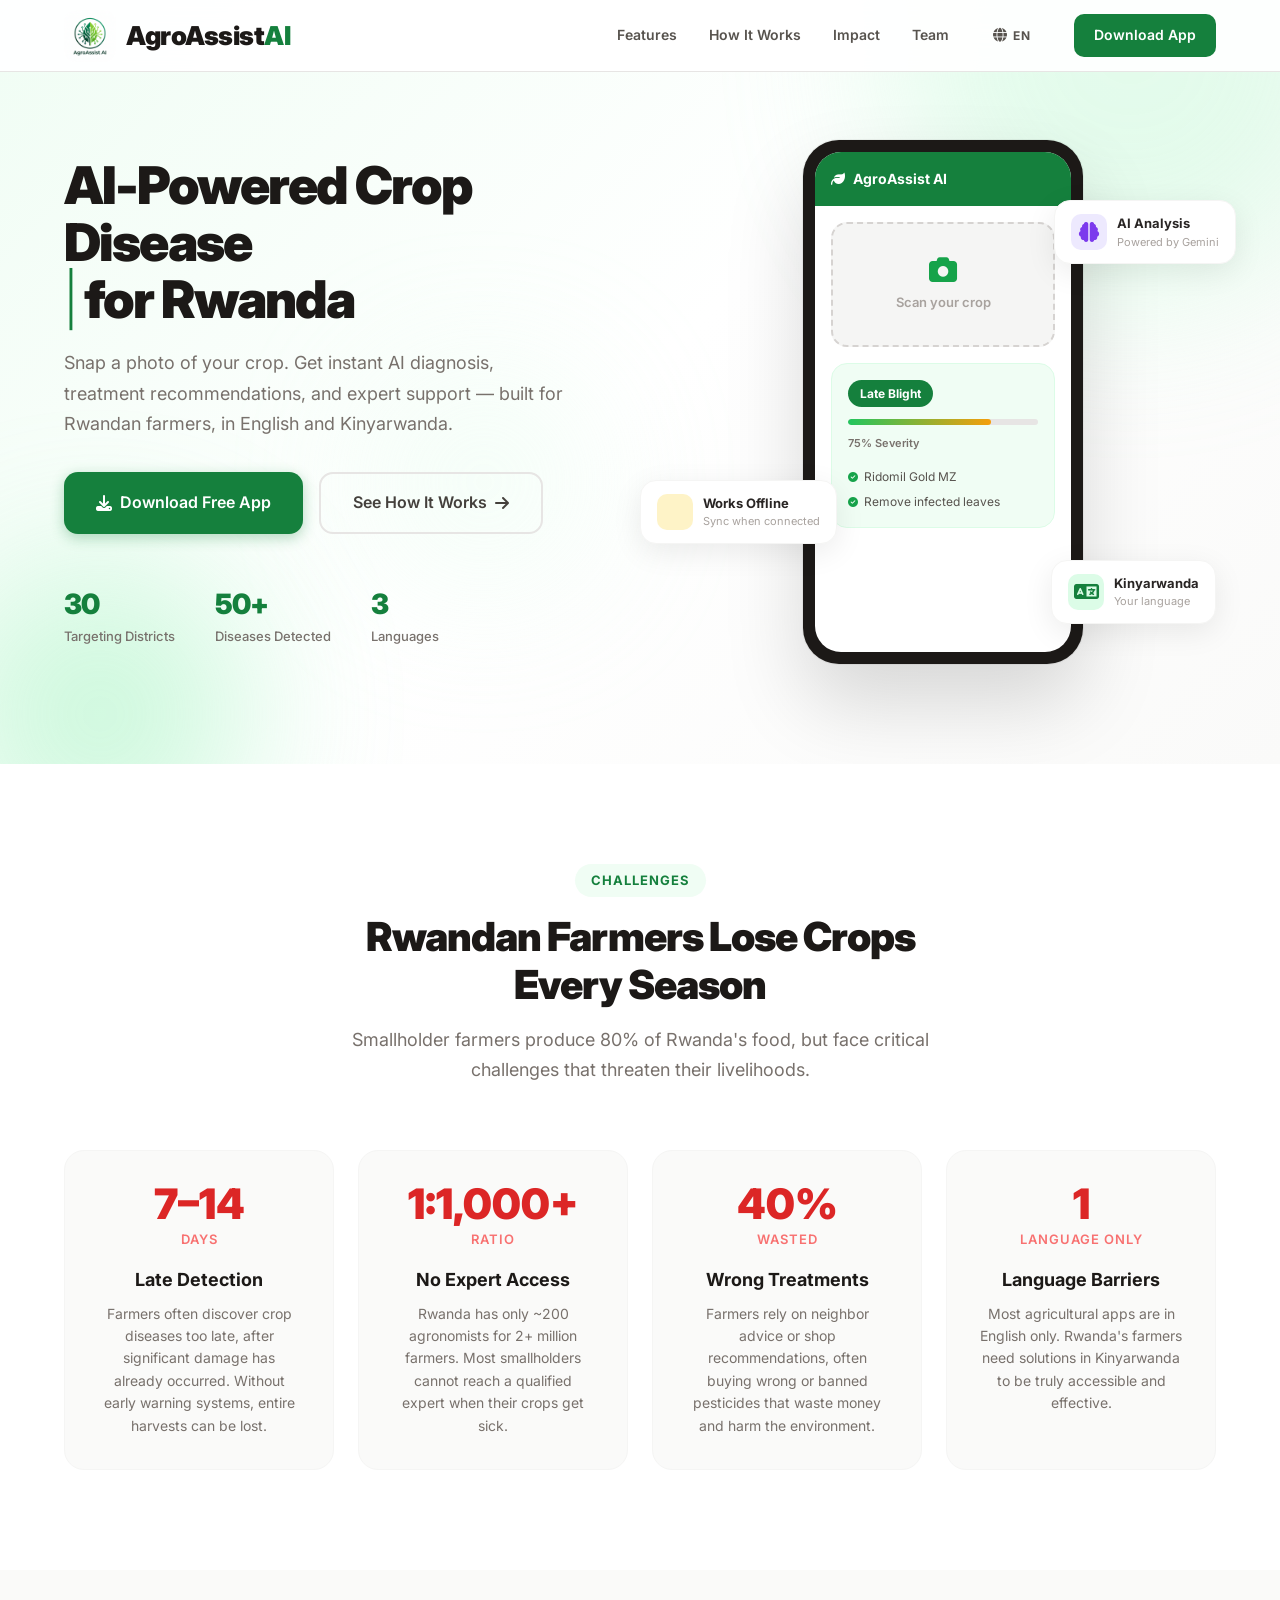
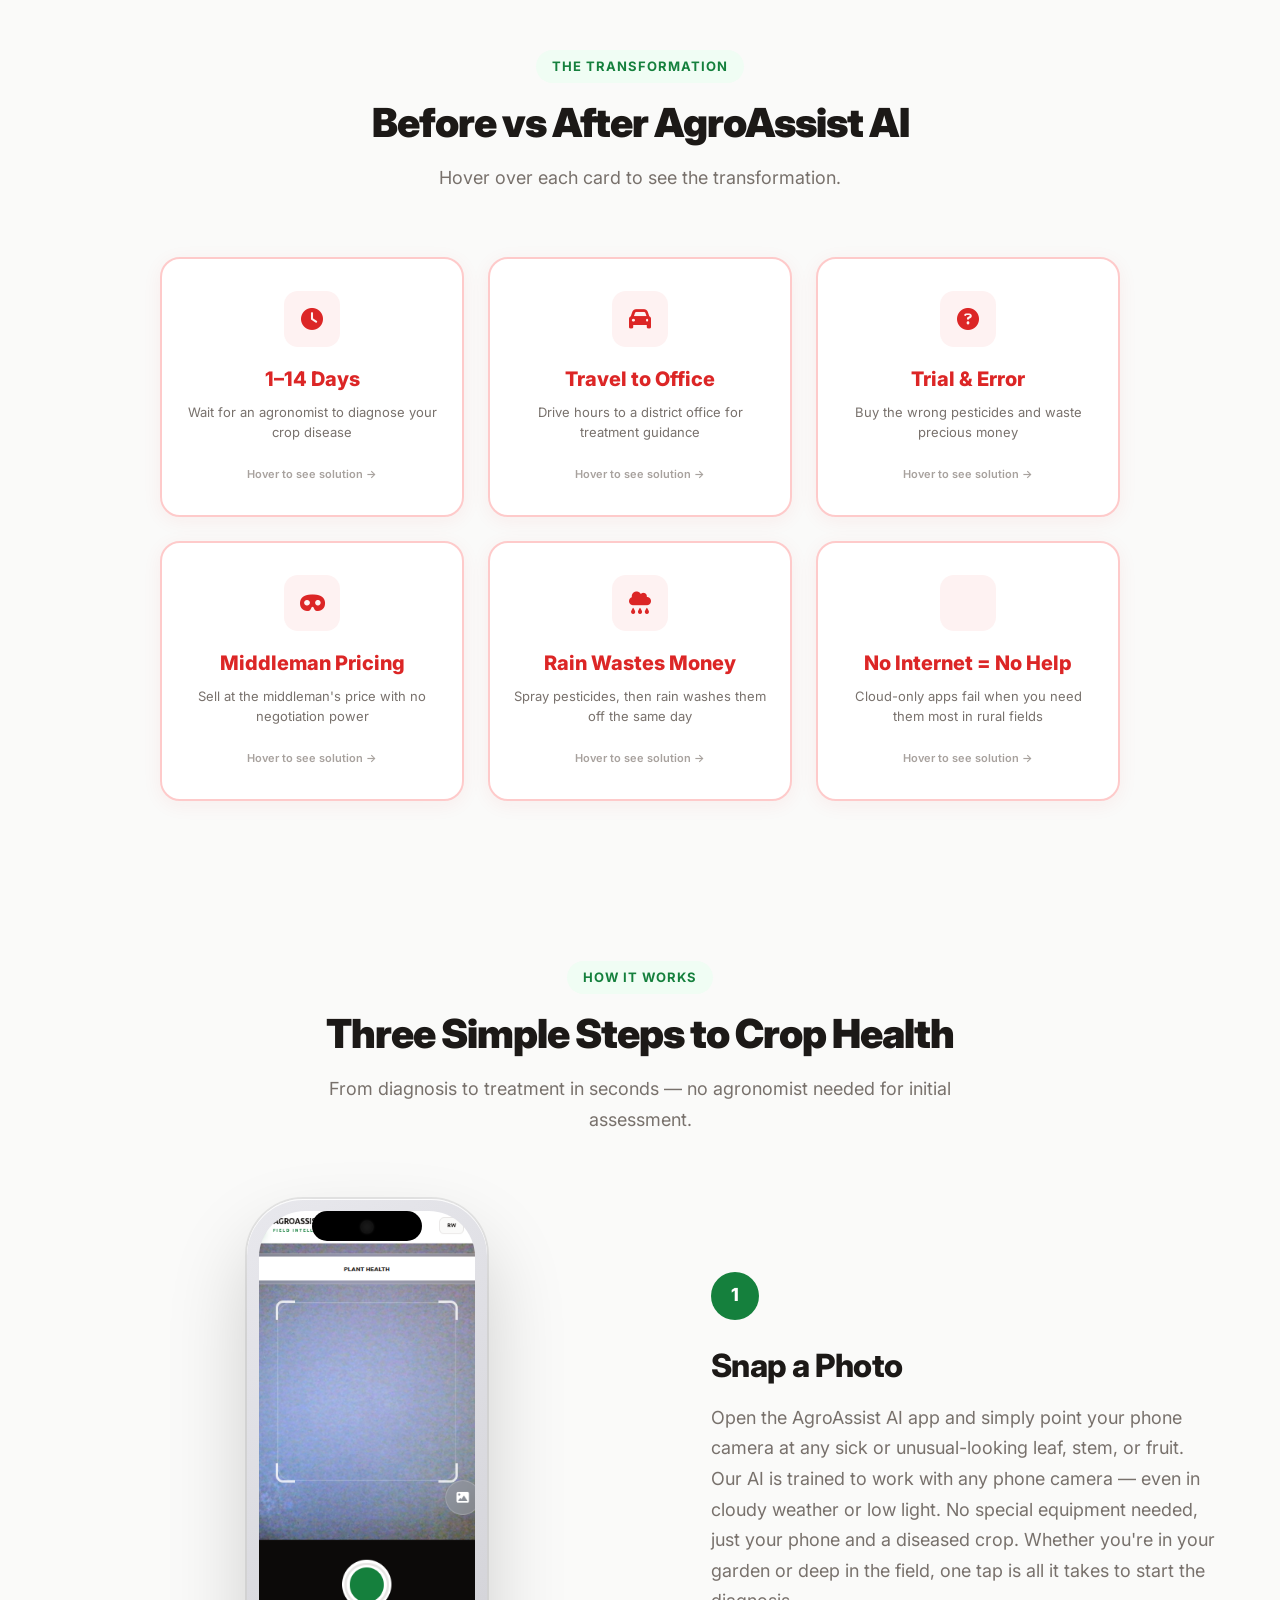
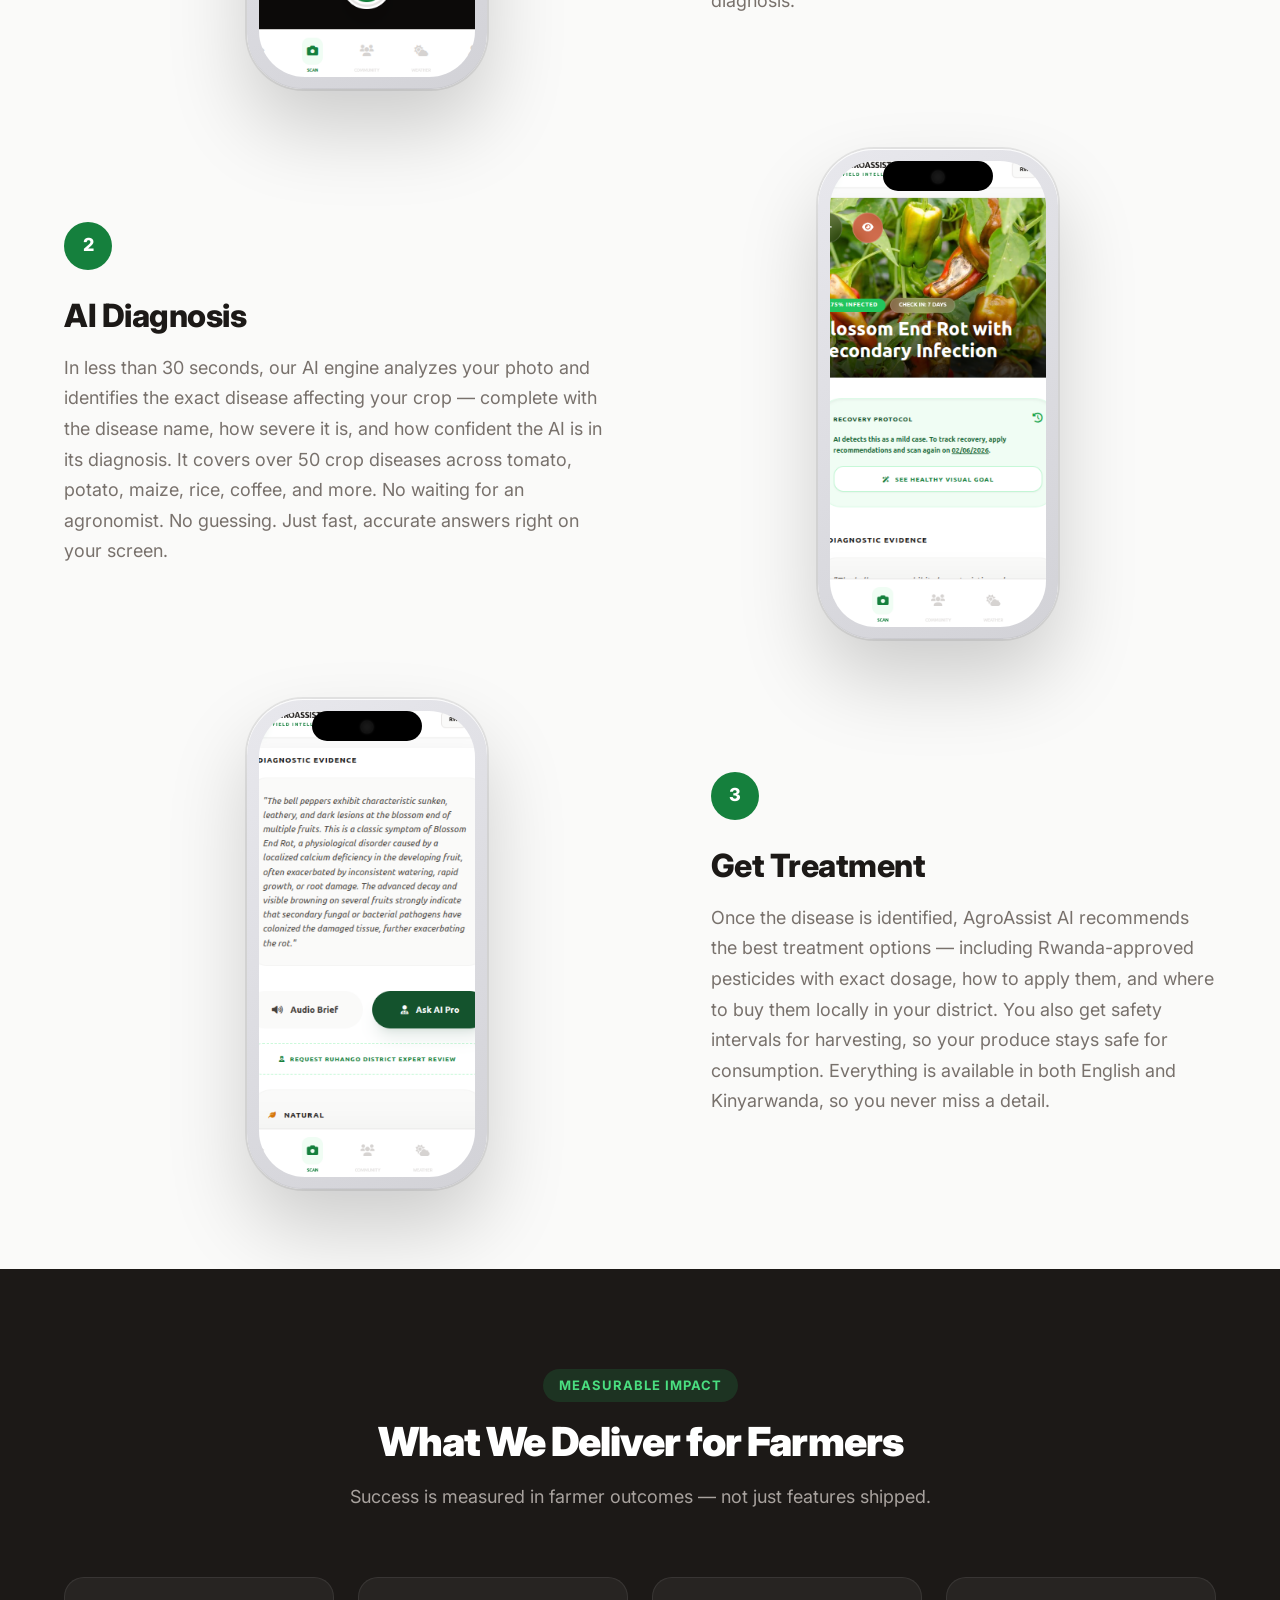
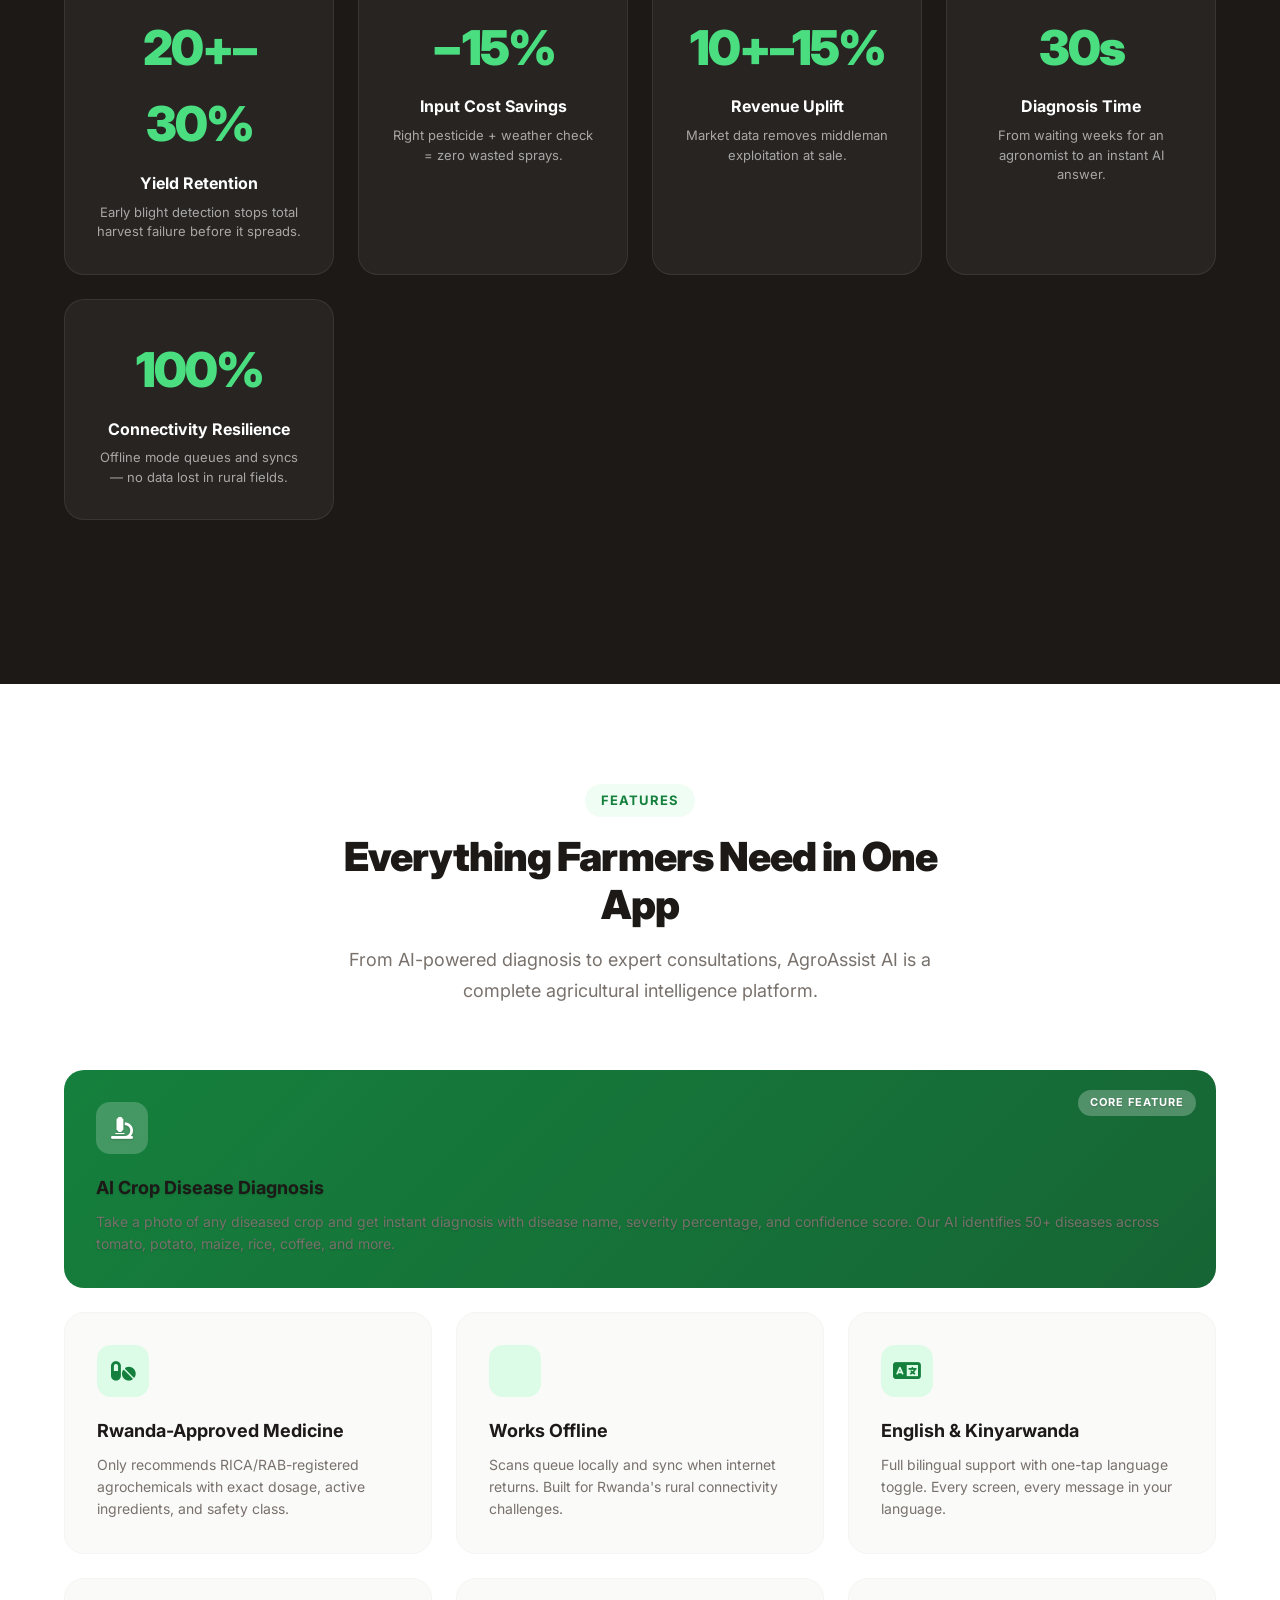
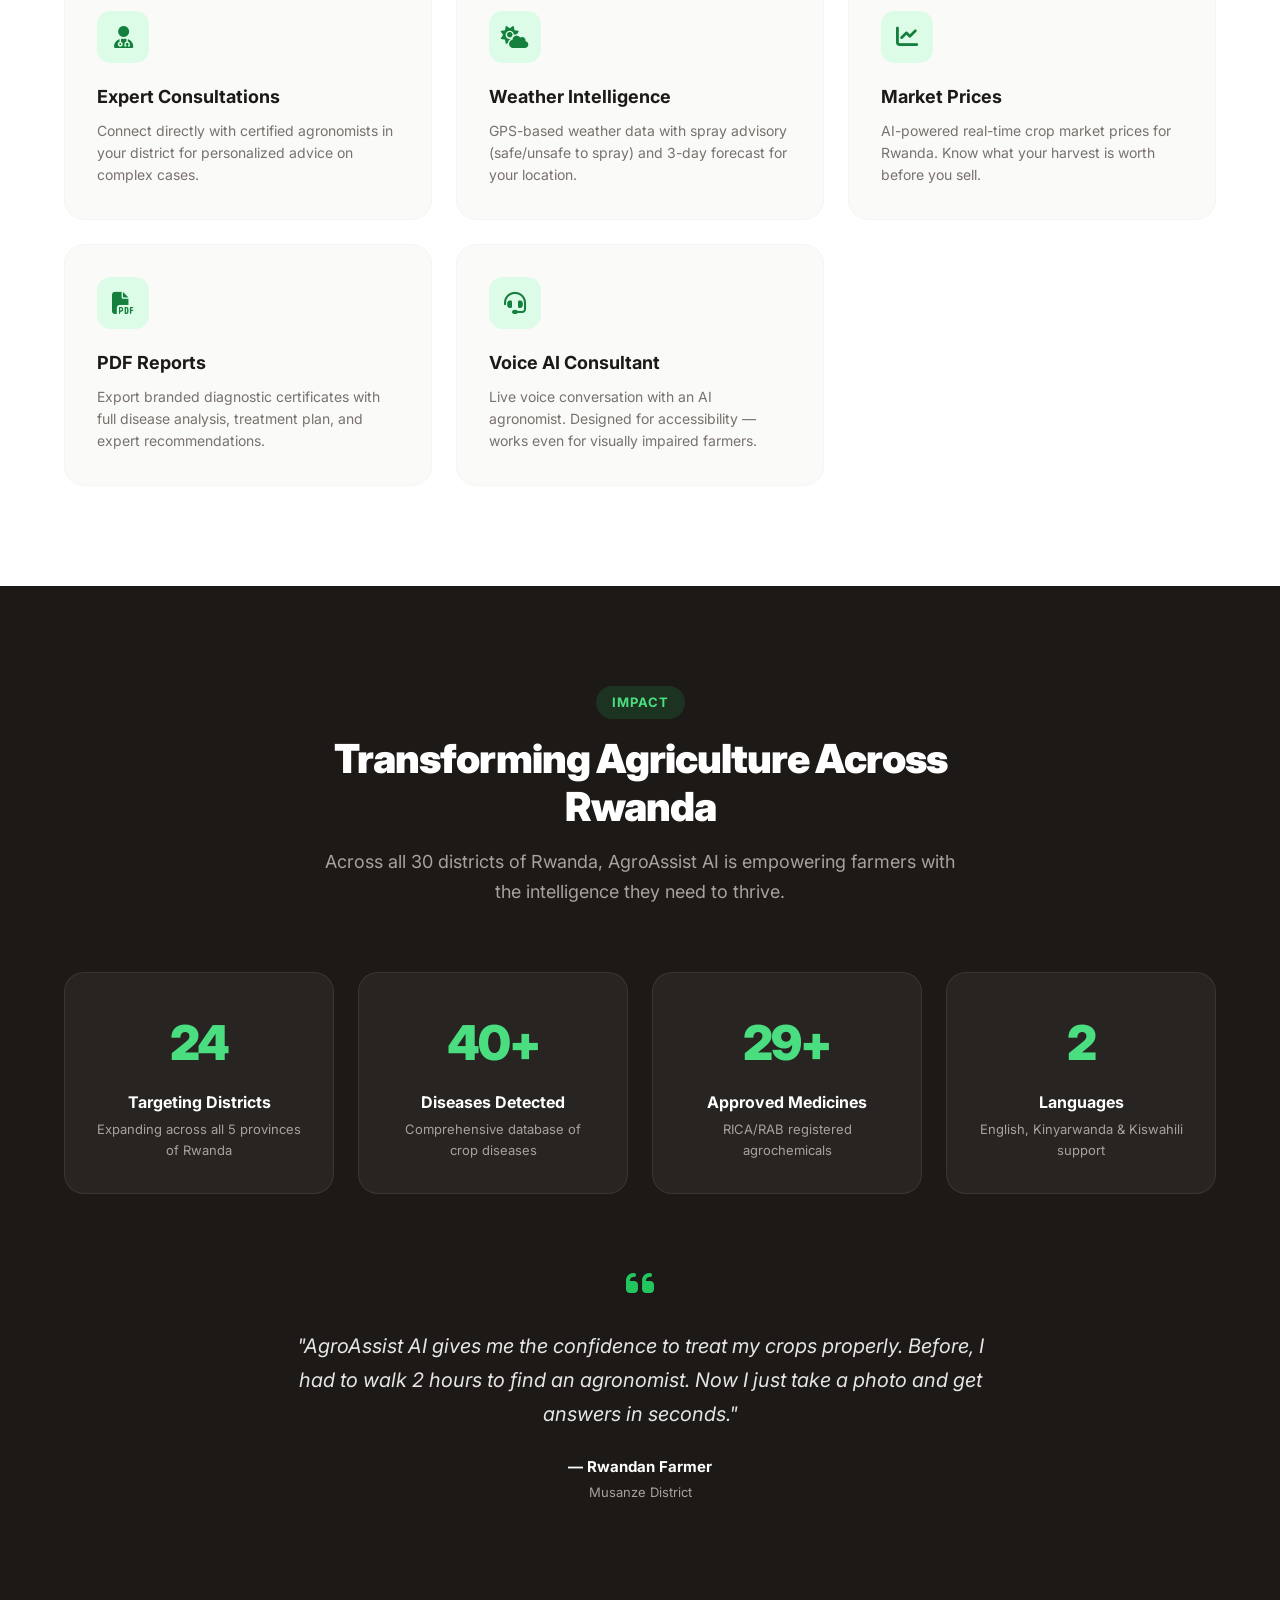
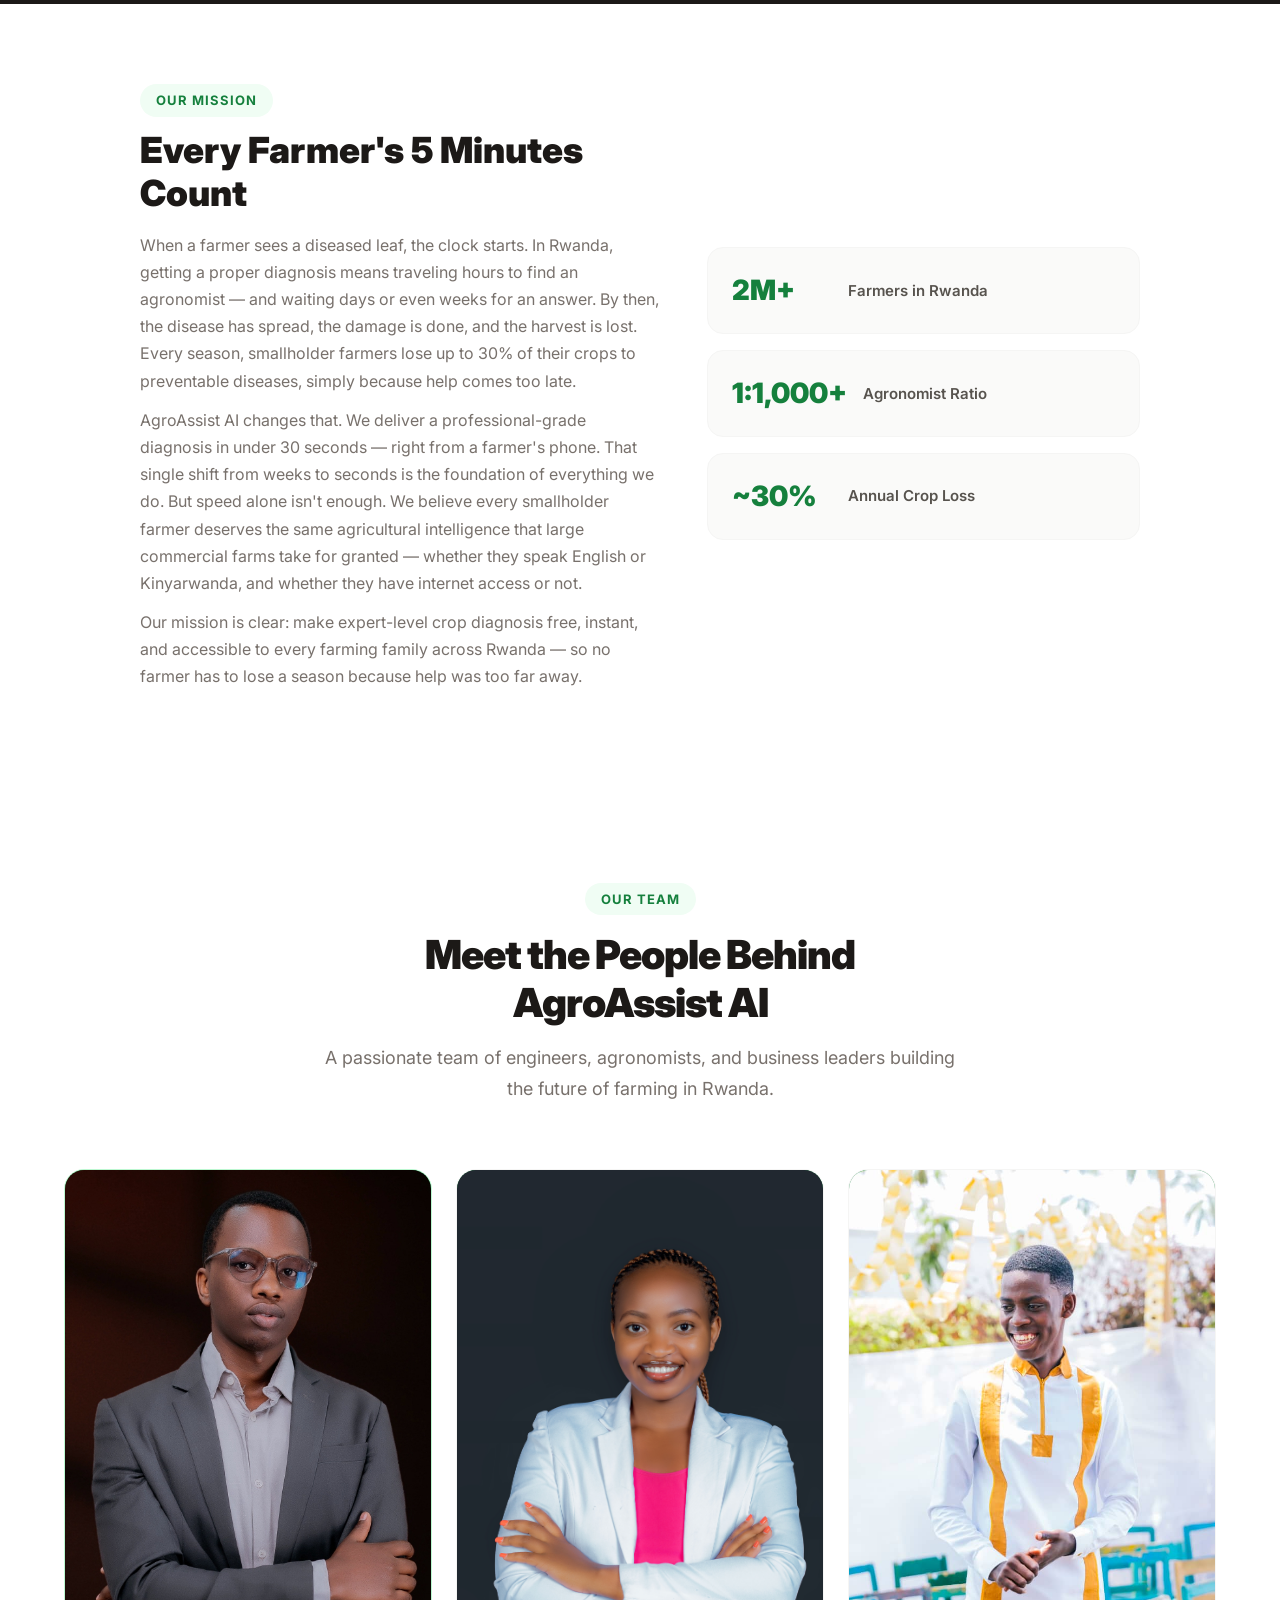
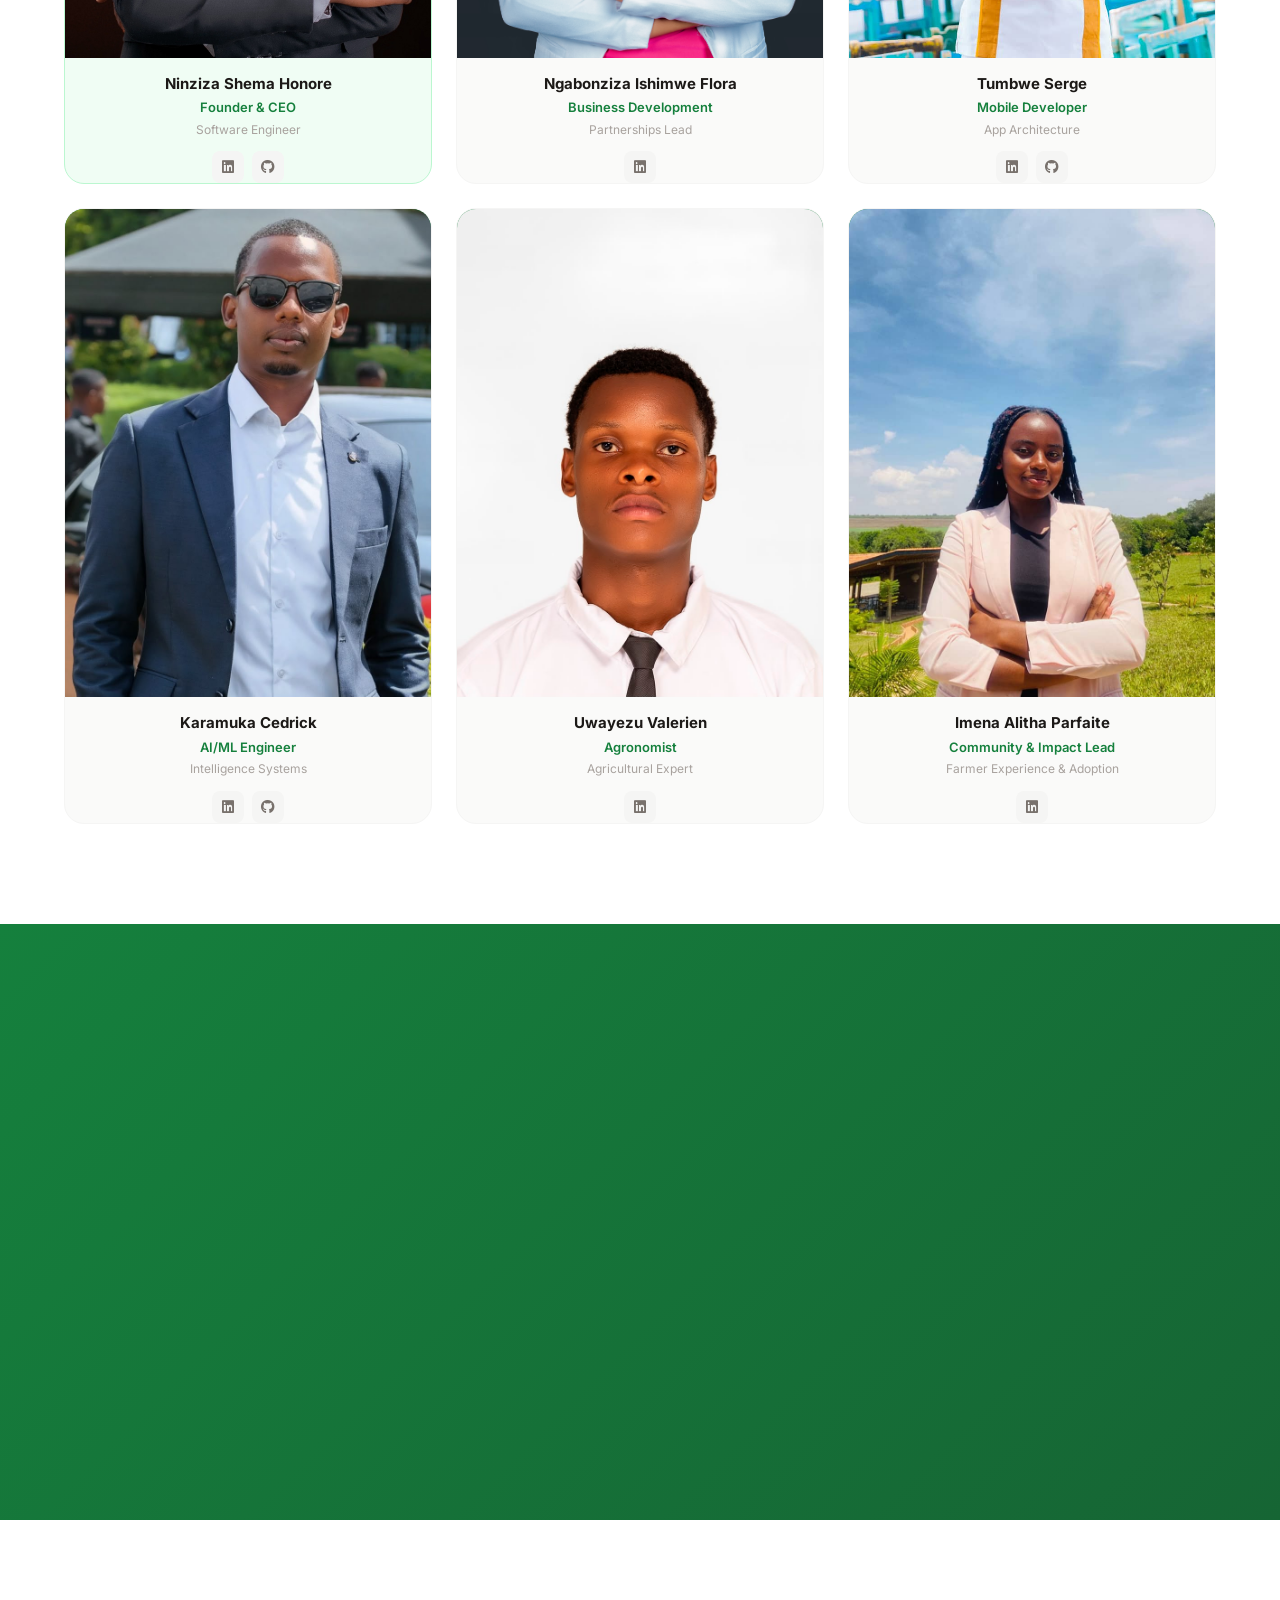
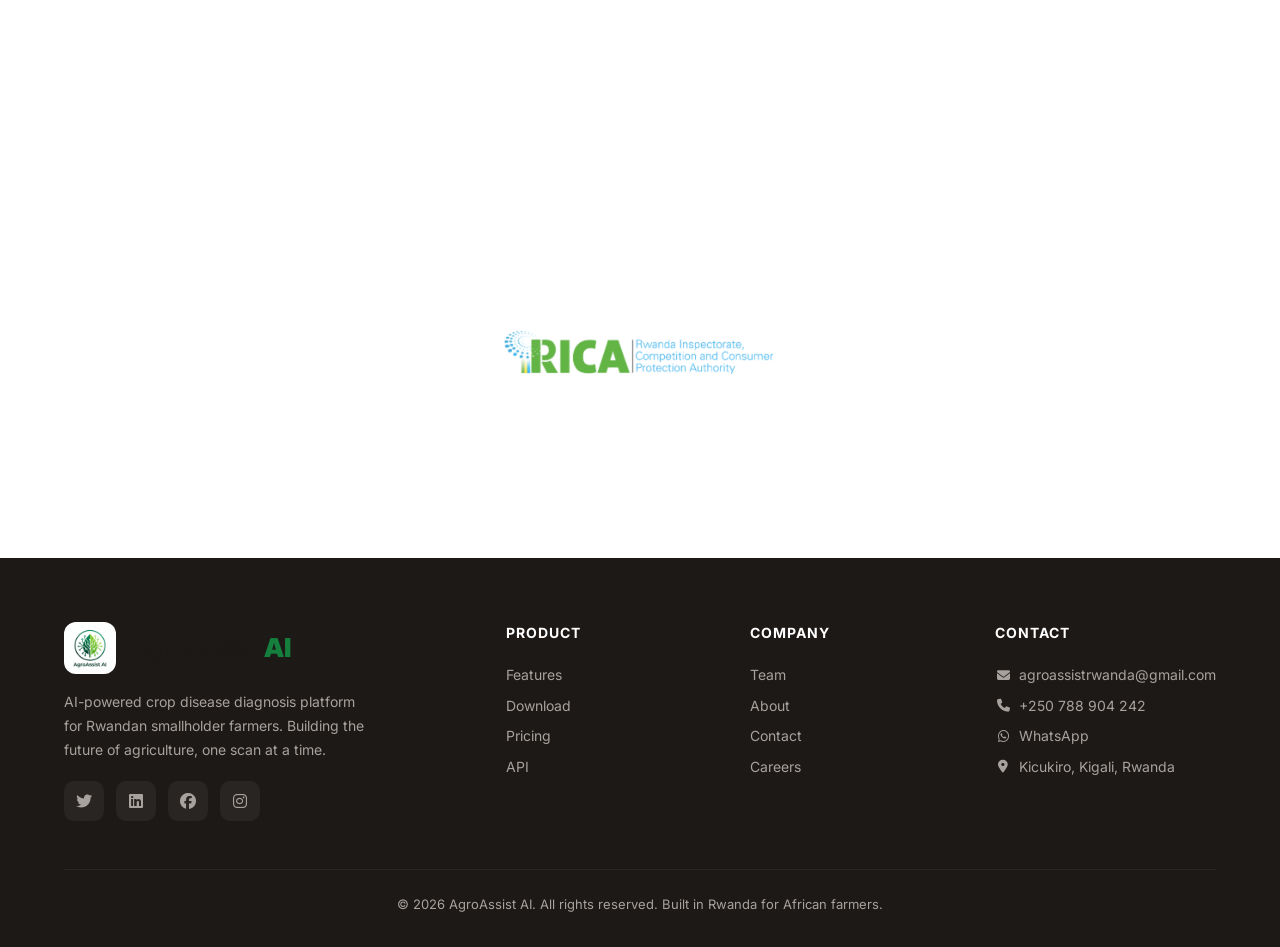
==== index.html @ 603b4933 "Link Download App buttons and QR code to PWA install page" ====
<!DOCTYPE html>
<html lang="en">
<head>
    <meta charset="UTF-8">
    <meta name="viewport" content="width=device-width, initial-scale=1.0">
    <title data-i18n="page_title">AgroAssist AI - Smart Crop Disease Diagnosis for Rwanda</title>
    <meta name="description" data-i18n="page_desc" content="AI-powered crop disease diagnosis platform for Rwandan smallholder farmers. Snap a photo, get instant diagnosis and treatment recommendations.">
    <link rel="icon" type="image/png" href="icon1.png">
    <link rel="stylesheet" href="styles.css">
    <link rel="preconnect" href="https://fonts.googleapis.com">
    <link rel="preconnect" href="https://fonts.gstatic.com" crossorigin>
    <link href="https://fonts.googleapis.com/css2?family=Inter:wght@400;500;600;700;800;900&display=swap" rel="stylesheet">
    <link rel="stylesheet" href="https://cdnjs.cloudflare.com/ajax/libs/font-awesome/6.5.1/css/all.min.css">
</head>
<body>
    <!-- Navigation -->
    <nav class="navbar" id="navbar">
        <div class="container nav-container">
            <a href="#" class="logo">
                <img src="icon1.png" alt="AgroAssist AI Logo" class="logo-img">
                <span class="logo-text">AgroAssist<span class="logo-ai">AI</span></span>
            </a>
            <div class="nav-links" id="navLinks">
                <a href="#features" data-i18n="nav_features">Features</a>
                <a href="#how-it-works" data-i18n="nav_how_it_works">How It Works</a>
                <a href="#impact" data-i18n="nav_impact">Impact</a>
                <a href="#team" data-i18n="nav_team">Team</a>
                <div class="lang-switcher" id="langSwitcher">
                    <i class="fa-solid fa-globe"></i>
                    <span class="lang-current">EN</span>
                    <div class="lang-dropdown" id="langDropdown">
                        <button data-lang="en" class="lang-option active">EN</button>
                        <button data-lang="rw" class="lang-option">RW</button>
                        <button data-lang="sw" class="lang-option">SW</button>
                    </div>
                </div>
                <a href="https://agroassist-rwanda.web.app/install" class="btn-nav" data-i18n="nav_download">Download App</a>
            </div>
            <button class="mobile-menu-btn" id="mobileMenuBtn">
                <i class="fa-solid fa-bars"></i>
            </button>
        </div>
    </nav>

    <!-- Hero Section -->
    <section class="hero">
        <div class="hero-bg">
            <div class="hero-shape hero-shape-1"></div>
            <div class="hero-shape hero-shape-2"></div>
            <div class="hero-shape hero-shape-3"></div>
        </div>
        <div class="container hero-container">
            <div class="hero-content">
                <h1><span data-i18n="hero_title_1">AI-Powered Crop Disease</span><br><span class="typing-text" id="typingText"></span><span class="typing-cursor">|</span> <span data-i18n="hero_title_2">for Rwanda</span></h1>
                <p class="hero-subtitle" data-i18n="hero_subtitle">Snap a photo of your crop. Get instant AI diagnosis, treatment recommendations, and expert support — built for Rwandan farmers, in English and Kinyarwanda.</p>
                <div class="hero-cta">
                    <a href="https://agroassist-rwanda.web.app/install" class="btn btn-primary btn-lg">
                        <i class="fa-solid fa-download"></i>
                        <span data-i18n="hero_cta_download">Download Free App</span>
                    </a>
                    <a href="#how-it-works" class="btn btn-outline btn-lg">
                        <span data-i18n="hero_cta_how_it_works">See How It Works</span>
                        <i class="fa-solid fa-arrow-right"></i>
                    </a>
                </div>
                <div class="hero-stats">
                    <div class="hero-stat">
                        <span class="hero-stat-number" data-i18n="hero_stat_1_number">30</span>
                        <span class="hero-stat-label" data-i18n="hero_stat_1_label">Targeting Districts</span>
                    </div>
                    <div class="hero-stat">
                        <span class="hero-stat-number" data-i18n="hero_stat_2_number">50+</span>
                        <span class="hero-stat-label" data-i18n="hero_stat_2_label">Diseases Detected</span>
                    </div>
                    <div class="hero-stat">
                        <span class="hero-stat-number" data-i18n="hero_stat_3_number">3</span>
                        <span class="hero-stat-label" data-i18n="hero_stat_3_label">Languages</span>
                    </div>
                </div>
            </div>
            <div class="hero-visual">
                <div class="phone-mockup">
                    <div class="phone-screen">
                        <div class="app-header-mini">
                            <i class="fa-solid fa-leaf"></i>
                            <span>AgroAssist AI</span>
                        </div>
                        <div class="app-content-mini">
                            <div class="scan-preview">
                                <i class="fa-solid fa-camera"></i>
                                <span>Scan your crop</span>
                            </div>
                            <div class="diagnosis-card-mini">
                                <div class="diagnosis-badge">Late Blight</div>
                                <div class="diagnosis-severity">
                                    <div class="severity-bar">
                                        <div class="severity-fill" style="width: 75%"></div>
                                    </div>
                                    <span>75% Severity</span>
                                </div>
                                <div class="diagnosis-recommendations">
                                    <div class="rec-item">
                                        <i class="fa-solid fa-check-circle"></i>
                                        <span>Ridomil Gold MZ</span>
                                    </div>
                                    <div class="rec-item">
                                        <i class="fa-solid fa-check-circle"></i>
                                        <span>Remove infected leaves</span>
                                    </div>
                                </div>
                            </div>
                        </div>
                    </div>
                </div>
                <div class="floating-card floating-card-1">
                    <i class="fa-solid fa-brain"></i>
                    <div>
                        <span class="fc-title">AI Analysis</span>
                        <span class="fc-sub">Powered by Gemini</span>
                    </div>
                </div>
                <div class="floating-card floating-card-2">
                    <i class="fa-solid fa-wifi-slash"></i>
                    <div>
                        <span class="fc-title">Works Offline</span>
                        <span class="fc-sub">Sync when connected</span>
                    </div>
                </div>
                <div class="floating-card floating-card-3">
                    <i class="fa-solid fa-language"></i>
                    <div>
                        <span class="fc-title">Kinyarwanda</span>
                        <span class="fc-sub">Your language</span>
                    </div>
                </div>
            </div>
        </div>
    </section>

    <!-- Challenges Section -->
    <section class="challenges" id="challenges">
        <div class="container">
            <div class="section-header">
                <span class="section-tag" data-i18n="challenges_tag">Challenges</span>
                <h2 data-i18n="challenges_title">Rwandan Farmers Lose Crops Every Season</h2>
                <p data-i18n="challenges_desc">Smallholder farmers produce 80% of Rwanda's food, but face critical challenges that threaten their livelihoods.</p>
            </div>
            <div class="challenges-grid">
                <div class="challenge-card">
                    <div class="challenge-stat" data-i18n="challenge_1_stat">7–14</div>
                    <div class="challenge-unit" data-i18n="challenge_1_unit">days</div>
                    <h3 data-i18n="challenge_1_title">Late Detection</h3>
                    <p data-i18n="challenge_1_desc">Farmers often discover crop diseases too late, after significant damage has already occurred. Without early warning systems, entire harvests can be lost.</p>
                </div>
                <div class="challenge-card">
                    <div class="challenge-stat" data-i18n="challenge_2_stat">1:1,000+</div>
                    <div class="challenge-unit" data-i18n="challenge_2_unit">ratio</div>
                    <h3 data-i18n="challenge_2_title">No Expert Access</h3>
                    <p data-i18n="challenge_2_desc">Rwanda has only ~200 agronomists for 2+ million farmers. Most smallholders cannot reach a qualified expert when their crops get sick.</p>
                </div>
                <div class="challenge-card">
                    <div class="challenge-stat" data-i18n="challenge_3_stat">40%</div>
                    <div class="challenge-unit" data-i18n="challenge_3_unit">wasted</div>
                    <h3 data-i18n="challenge_3_title">Wrong Treatments</h3>
                    <p data-i18n="challenge_3_desc">Farmers rely on neighbor advice or shop recommendations, often buying wrong or banned pesticides that waste money and harm the environment.</p>
                </div>
                <div class="challenge-card">
                    <div class="challenge-stat" data-i18n="challenge_4_stat">1</div>
                    <div class="challenge-unit" data-i18n="challenge_4_unit">language only</div>
                    <h3 data-i18n="challenge_4_title">Language Barriers</h3>
                    <p data-i18n="challenge_4_desc">Most agricultural apps are in English only. Rwanda's farmers need solutions in Kinyarwanda to be truly accessible and effective.</p>
                </div>
            </div>
        </div>
    </section>

    <!-- Before vs After -->
    <section class="before-after" id="before-after">
        <div class="container">
            <div class="section-header">
                <span class="section-tag" data-i18n="before_after_tag">The Transformation</span>
                <h2 data-i18n="before_after_title">Before vs After AgroAssist AI</h2>
                <p data-i18n="before_after_desc">Hover over each card to see the transformation.</p>
            </div>
            <div class="flip-grid">
                <div class="flip-card">
                    <div class="flip-card-inner">
                        <div class="flip-front">
                            <div class="flip-icon before-icon"><i class="fa-solid fa-clock"></i></div>
                            <h3 data-i18n="flip_1_front_h3">1–14 Days</h3>
                            <p data-i18n="flip_1_front_p">Wait for an agronomist to diagnose your crop disease</p>
                            <span class="flip-hint" data-i18n="flip_hint">Hover to see solution →</span>
                        </div>
                        <div class="flip-back">
                            <div class="flip-icon after-icon"><i class="fa-solid fa-bolt"></i></div>
                            <h3>&lt; 30 Seconds</h3>
                            <p data-i18n="flip_1_back_p">Instant AI-powered diagnosis from a single photo</p>
                            <span class="flip-badge" data-i18n="flip_badge">Solved</span>
                        </div>
                    </div>
                </div>
                <div class="flip-card">
                    <div class="flip-card-inner">
                        <div class="flip-front">
                            <div class="flip-icon before-icon"><i class="fa-solid fa-car"></i></div>
                            <h3 data-i18n="flip_2_front_h3">Travel to Office</h3>
                            <p data-i18n="flip_2_front_p">Drive hours to a district office for treatment guidance</p>
                            <span class="flip-hint" data-i18n="flip_hint">Hover to see solution →</span>
                        </div>
                        <div class="flip-back">
                            <div class="flip-icon after-icon"><i class="fa-solid fa-mobile-screen"></i></div>
                            <h3 data-i18n="flip_2_back_h3">Instant On-Device</h3>
                            <p data-i18n="flip_2_back_p">Get treatment recommendations right on your phone</p>
                            <span class="flip-badge" data-i18n="flip_badge">Solved</span>
                        </div>
                    </div>
                </div>
                <div class="flip-card">
                    <div class="flip-card-inner">
                        <div class="flip-front">
                            <div class="flip-icon before-icon"><i class="fa-solid fa-question-circle"></i></div>
                            <h3 data-i18n="flip_3_front_h3">Trial & Error</h3>
                            <p data-i18n="flip_3_front_p">Buy the wrong pesticides and waste precious money</p>
                            <span class="flip-hint" data-i18n="flip_hint">Hover to see solution →</span>
                        </div>
                        <div class="flip-back">
                            <div class="flip-icon after-icon"><i class="fa-solid fa-shield-halved"></i></div>
                            <h3 data-i18n="flip_3_back_h3">MOA Approved</h3>
                            <p data-i18n="flip_3_back_p">Rwanda-approved pesticide list, instantly accessible</p>
                            <span class="flip-badge" data-i18n="flip_badge">Solved</span>
                        </div>
                    </div>
                </div>
                <div class="flip-card">
                    <div class="flip-card-inner">
                        <div class="flip-front">
                            <div class="flip-icon before-icon"><i class="fa-solid fa-mask"></i></div>
                            <h3 data-i18n="flip_4_front_h3">Middleman Pricing</h3>
                            <p data-i18n="flip_4_front_p">Sell at the middleman's price with no negotiation power</p>
                            <span class="flip-hint" data-i18n="flip_hint">Hover to see solution →</span>
                        </div>
                        <div class="flip-back">
                            <div class="flip-icon after-icon"><i class="fa-solid fa-chart-line"></i></div>
                            <h3 data-i18n="flip_4_back_h3">Live Market Intel</h3>
                            <p data-i18n="flip_4_back_p">Real-time Kigali wholesale prices in your pocket</p>
                            <span class="flip-badge" data-i18n="flip_badge">Solved</span>
                        </div>
                    </div>
                </div>
                <div class="flip-card">
                    <div class="flip-card-inner">
                        <div class="flip-front">
                            <div class="flip-icon before-icon"><i class="fa-solid fa-cloud-rain"></i></div>
                            <h3 data-i18n="flip_5_front_h3">Rain Wastes Money</h3>
                            <p data-i18n="flip_5_front_p">Spray pesticides, then rain washes them off the same day</p>
                            <span class="flip-hint" data-i18n="flip_hint">Hover to see solution →</span>
                        </div>
                        <div class="flip-back">
                            <div class="flip-icon after-icon"><i class="fa-solid fa-cloud-sun"></i></div>
                            <h3 data-i18n="flip_5_back_h3">Spray Alerts</h3>
                            <p data-i18n="flip_5_back_p">Weather-based safe-to-spray notifications before you begin</p>
                            <span class="flip-badge" data-i18n="flip_badge">Solved</span>
                        </div>
                    </div>
                </div>
                <div class="flip-card">
                    <div class="flip-card-inner">
                        <div class="flip-front">
                            <div class="flip-icon before-icon"><i class="fa-solid fa-wifi-slash"></i></div>
                            <h3 data-i18n="flip_6_front_h3">No Internet = No Help</h3>
                            <p data-i18n="flip_6_front_p">Cloud-only apps fail when you need them most in rural fields</p>
                            <span class="flip-hint" data-i18n="flip_hint">Hover to see solution →</span>
                        </div>
                        <div class="flip-back">
                            <div class="flip-icon after-icon"><i class="fa-solid fa-wifi"></i></div>
                            <h3 data-i18n="flip_6_back_h3">Works Offline</h3>
                            <p data-i18n="flip_6_back_p">Queue scans offline, auto-sync when you're back online</p>
                            <span class="flip-badge" data-i18n="flip_badge">Solved</span>
                        </div>
                    </div>
                </div>
            </div>
        </div>
    </section>

    <!-- How It Works -->
    <section class="how-it-works" id="how-it-works">
        <div class="container">
            <div class="section-header">
                <span class="section-tag" data-i18n="how_it_works_tag">How It Works</span>
                <h2 data-i18n="how_it_works_title">Three Simple Steps to Crop Health</h2>
                <p data-i18n="how_it_works_desc">From diagnosis to treatment in seconds — no agronomist needed for initial assessment.</p>
            </div>
            <div class="steps-showcase">
                <div class="step-item step-item-reverse">
                    <div class="step-text">
                        <div class="step-number">1</div>
                        <h3 data-i18n="step_1_title">Snap a Photo</h3>
                        <p data-i18n="step_1_desc">Open the AgroAssist AI app and simply point your phone camera at any sick or unusual-looking leaf, stem, or fruit. Our AI is trained to work with any phone camera — even in cloudy weather or low light. No special equipment needed, just your phone and a diseased crop. Whether you're in your garden or deep in the field, one tap is all it takes to start the diagnosis.</p>
                    </div>
                    <div class="step-phone">
                        <div class="step-phone-img">
                            <img src="scan.png" alt="Scan your crop">
                        </div>
                    </div>
                </div>
                <div class="step-item">
                    <div class="step-text">
                        <div class="step-number">2</div>
                        <h3 data-i18n="step_2_title">AI Diagnosis</h3>
                        <p data-i18n="step_2_desc">In less than 30 seconds, our AI engine analyzes your photo and identifies the exact disease affecting your crop — complete with the disease name, how severe it is, and how confident the AI is in its diagnosis. It covers over 50 crop diseases across tomato, potato, maize, rice, coffee, and more. No waiting for an agronomist. No guessing. Just fast, accurate answers right on your screen.</p>
                    </div>
                    <div class="step-phone">
                        <div class="step-phone-img">
                            <img src="scanned treatement.png" alt="AI Diagnosis Result">
                        </div>
                    </div>
                </div>
                <div class="step-item step-item-reverse">
                    <div class="step-text">
                        <div class="step-number">3</div>
                        <h3 data-i18n="step_3_title">Get Treatment</h3>
                        <p data-i18n="step_3_desc">Once the disease is identified, AgroAssist AI recommends the best treatment options — including Rwanda-approved pesticides with exact dosage, how to apply them, and where to buy them locally in your district. You also get safety intervals for harvesting, so your produce stays safe for consumption. Everything is available in both English and Kinyarwanda, so you never miss a detail.</p>
                    </div>
                    <div class="step-phone">
                        <div class="step-phone-img">
                            <img src="treatment.png" alt="Treatment Recommendations">
                        </div>
                    </div>
                </div>
            </div>
        </div>
    </section>

    <!-- Impact Metrics -->
    <section class="impact" id="impact-metrics">
        <div class="container">
            <div class="section-header">
                <span class="section-tag" data-i18n="impact_m_tag">Measurable Impact</span>
                <h2 data-i18n="impact_m_title">What We Deliver for Farmers</h2>
                <p data-i18n="impact_m_desc">Success is measured in farmer outcomes — not just features shipped.</p>
            </div>
            <div class="impact-grid">
                <div class="impact-card">
                    <div class="impact-number">+20–30%</div>
                    <h3 data-i18n="impact_m_1_title">Yield Retention</h3>
                    <p data-i18n="impact_m_1_desc">Early blight detection stops total harvest failure before it spreads.</p>
                </div>
                <div class="impact-card">
                    <div class="impact-number">−15%</div>
                    <h3 data-i18n="impact_m_2_title">Input Cost Savings</h3>
                    <p data-i18n="impact_m_2_desc">Right pesticide + weather check = zero wasted sprays.</p>
                </div>
                <div class="impact-card">
                    <div class="impact-number">+10–15%</div>
                    <h3 data-i18n="impact_m_3_title">Revenue Uplift</h3>
                    <p data-i18n="impact_m_3_desc">Market data removes middleman exploitation at sale.</p>
                </div>
                <div class="impact-card">
                    <div class="impact-number">30s</div>
                    <h3 data-i18n="impact_m_4_title">Diagnosis Time</h3>
                    <p data-i18n="impact_m_4_desc">From waiting weeks for an agronomist to an instant AI answer.</p>
                </div>
                <div class="impact-card">
                    <div class="impact-number">100%</div>
                    <h3 data-i18n="impact_m_5_title">Connectivity Resilience</h3>
                    <p data-i18n="impact_m_5_desc">Offline mode queues and syncs — no data lost in rural fields.</p>
                </div>
            </div>
        </div>
    </section>

    <!-- Features Section -->
    <section class="features" id="features">
        <div class="container">
            <div class="section-header">
                <span class="section-tag" data-i18n="features_tag">Features</span>
                <h2 data-i18n="features_title">Everything Farmers Need in One App</h2>
                <p data-i18n="features_desc">From AI-powered diagnosis to expert consultations, AgroAssist AI is a complete agricultural intelligence platform.</p>
            </div>
            <div class="features-grid">
                <div class="feature-card feature-card-large">
                    <div class="feature-icon">
                        <i class="fa-solid fa-microscope"></i>
                    </div>
                    <h3 data-i18n="feature_1_title">AI Crop Disease Diagnosis</h3>
                    <p data-i18n="feature_1_desc">Take a photo of any diseased crop and get instant diagnosis with disease name, severity percentage, and confidence score. Our AI identifies 50+ diseases across tomato, potato, maize, rice, coffee, and more.</p>
                    <div class="feature-tag" data-i18n="feature_1_tag">Core Feature</div>
                </div>
                <div class="feature-card">
                    <div class="feature-icon">
                        <i class="fa-solid fa-pills"></i>
                    </div>
                    <h3 data-i18n="feature_2_title">Rwanda-Approved Medicine</h3>
                    <p data-i18n="feature_2_desc">Only recommends RICA/RAB-registered agrochemicals with exact dosage, active ingredients, and safety class.</p>
                </div>
                <div class="feature-card">
                    <div class="feature-icon">
                        <i class="fa-solid fa-wifi-slash"></i>
                    </div>
                    <h3 data-i18n="feature_3_title">Works Offline</h3>
                    <p data-i18n="feature_3_desc">Scans queue locally and sync when internet returns. Built for Rwanda's rural connectivity challenges.</p>
                </div>
                <div class="feature-card">
                    <div class="feature-icon">
                        <i class="fa-solid fa-language"></i>
                    </div>
                    <h3 data-i18n="feature_4_title">English & Kinyarwanda</h3>
                    <p data-i18n="feature_4_desc">Full bilingual support with one-tap language toggle. Every screen, every message in your language.</p>
                </div>
                <div class="feature-card">
                    <div class="feature-icon">
                        <i class="fa-solid fa-user-doctor"></i>
                    </div>
                    <h3 data-i18n="feature_5_title">Expert Consultations</h3>
                    <p data-i18n="feature_5_desc">Connect directly with certified agronomists in your district for personalized advice on complex cases.</p>
                </div>
                <div class="feature-card">
                    <div class="feature-icon">
                        <i class="fa-solid fa-cloud-sun"></i>
                    </div>
                    <h3 data-i18n="feature_6_title">Weather Intelligence</h3>
                    <p data-i18n="feature_6_desc">GPS-based weather data with spray advisory (safe/unsafe to spray) and 3-day forecast for your location.</p>
                </div>
                <div class="feature-card">
                    <div class="feature-icon">
                        <i class="fa-solid fa-chart-line"></i>
                    </div>
                    <h3 data-i18n="feature_7_title">Market Prices</h3>
                    <p data-i18n="feature_7_desc">AI-powered real-time crop market prices for Rwanda. Know what your harvest is worth before you sell.</p>
                </div>
                <div class="feature-card">
                    <div class="feature-icon">
                        <i class="fa-solid fa-file-pdf"></i>
                    </div>
                    <h3 data-i18n="feature_8_title">PDF Reports</h3>
                    <p data-i18n="feature_8_desc">Export branded diagnostic certificates with full disease analysis, treatment plan, and expert recommendations.</p>
                </div>
                <div class="feature-card">
                    <div class="feature-icon">
                        <i class="fa-solid fa-headset"></i>
                    </div>
                    <h3 data-i18n="feature_9_title">Voice AI Consultant</h3>
                    <p data-i18n="feature_9_desc">Live voice conversation with an AI agronomist. Designed for accessibility — works even for visually impaired farmers.</p>
                </div>
            </div>
        </div>
    </section>

    <!-- Impact Section -->
    <section class="impact" id="impact">
        <div class="container">
            <div class="section-header">
                <span class="section-tag" data-i18n="impact_tag">Impact</span>
                <h2 data-i18n="impact_title">Transforming Agriculture Across Rwanda</h2>
                <p data-i18n="impact_desc">Across all 30 districts of Rwanda, AgroAssist AI is empowering farmers with the intelligence they need to thrive.</p>
            </div>
            <div class="impact-grid">
                <div class="impact-card">
                    <div class="impact-number">30</div>
                    <div class="impact-label" data-i18n="impact_1_label">Targeting Districts</div>
                    <div class="impact-desc" data-i18n="impact_1_desc">Expanding across all 5 provinces of Rwanda</div>
                </div>
                <div class="impact-card">
                    <div class="impact-number">50+</div>
                    <div class="impact-label" data-i18n="impact_2_label">Diseases Detected</div>
                    <div class="impact-desc" data-i18n="impact_2_desc">Comprehensive database of crop diseases</div>
                </div>
                <div class="impact-card">
                    <div class="impact-number">37+</div>
                    <div class="impact-label" data-i18n="impact_3_label">Approved Medicines</div>
                    <div class="impact-desc" data-i18n="impact_3_desc">RICA/RAB registered agrochemicals</div>
                </div>
                <div class="impact-card">
                    <div class="impact-number">3</div>
                    <div class="impact-label" data-i18n="impact_4_label">Languages</div>
                    <div class="impact-desc" data-i18n="impact_4_desc">English, Kinyarwanda & Kiswahili support</div>
                </div>
            </div>
            <div class="impact-quote">
                <div class="quote-icon">
                    <i class="fa-solid fa-quote-left"></i>
                </div>
                <blockquote data-i18n="impact_quote">
                    "AgroAssist AI gives me the confidence to treat my crops properly. Before, I had to walk 2 hours to find an agronomist. Now I just take a photo and get answers in seconds."
                </blockquote>
                <div class="quote-author">
                    <span class="author-name" data-i18n="impact_author">— Rwandan Farmer</span>
                    <span class="author-location" data-i18n="impact_location">Musanze District</span>
                </div>
            </div>
        </div>
    </section>

    <!-- Mission Section -->
    <section class="mission" id="mission">
        <div class="container">
            <div class="mission-content">
                <div class="mission-text">
                    <span class="section-tag" data-i18n="mission_tag">Our Mission</span>
                    <h2 data-i18n="mission_title">Every Farmer's 5 Minutes Count</h2>
                    <p data-i18n="mission_p1">When a farmer sees a diseased leaf, the clock starts. In Rwanda, getting a proper diagnosis means traveling hours to find an agronomist — and waiting days or even weeks for an answer. By then, the disease has spread, the damage is done, and the harvest is lost. Every season, smallholder farmers lose up to 30% of their crops to preventable diseases, simply because help comes too late.</p>
                    <p data-i18n="mission_p2">AgroAssist AI changes that. We deliver a professional-grade diagnosis in under 30 seconds — right from a farmer's phone. That single shift from weeks to seconds is the foundation of everything we do. But speed alone isn't enough. We believe every smallholder farmer deserves the same agricultural intelligence that large commercial farms take for granted — whether they speak English or Kinyarwanda, and whether they have internet access or not.</p>
                    <p data-i18n="mission_p3">Our mission is clear: make expert-level crop diagnosis free, instant, and accessible to every farming family across Rwanda — so no farmer has to lose a season because help was too far away.</p>
                </div>
                <div class="mission-visual">
                    <div class="mission-stat-card">
                        <div class="mission-stat-number">2M+</div>
                        <div class="mission-stat-label" data-i18n="mission_stat_1">Farmers in Rwanda</div>
                    </div>
                    <div class="mission-stat-card">
                        <div class="mission-stat-number">1:1,000+</div>
                        <div class="mission-stat-label" data-i18n="mission_stat_2">Agronomist Ratio</div>
                    </div>
                    <div class="mission-stat-card">
                        <div class="mission-stat-number">~30%</div>
                        <div class="mission-stat-label" data-i18n="mission_stat_3">Annual Crop Loss</div>
                    </div>
                </div>
            </div>
        </div>
    </section>

    <!-- Team Section -->
    <section class="team" id="team">
        <div class="container">
            <div class="section-header">
                <span class="section-tag" data-i18n="team_tag">Our Team</span>
                <h2 data-i18n="team_title">Meet the People Behind AgroAssist AI</h2>
                <p data-i18n="team_desc">A passionate team of engineers, agronomists, and business leaders building the future of farming in Rwanda.</p>
            </div>
            <div class="team-grid">
                <div class="team-card team-card-founder">
                    <div class="team-avatar team-avatar-img">
                        <img src="honore.jpeg" alt="Ninziza Shema Honore">
                    </div>
                    <h3>Ninziza Shema Honore</h3>
                    <div class="team-role" data-i18n="team_honore_role">Founder & CEO</div>
                    <div class="team-role-detail" data-i18n="team_honore_detail">Software Engineer</div>
                    <div class="team-social">
                        <a href="https://www.linkedin.com/in/ninziza-shema-honore-b4400421a/" target="_blank"><i class="fa-brands fa-linkedin"></i></a>
                        <a href="https://github.com/ninzizah" target="_blank"><i class="fa-brands fa-github"></i></a>
                    </div>
                </div>
                <div class="team-card">
                    <div class="team-avatar team-avatar-img">
                        <img src="flora Ishimwe Ngabonziza photo 2026.png" alt="Ngabonziza Ishimwe Flora">
                    </div>
                    <h3>Ngabonziza Ishimwe Flora</h3>
                    <div class="team-role" data-i18n="team_flora_role">Business Development</div>
                    <div class="team-role-detail" data-i18n="team_flora_detail">Partnerships Lead</div>
                    <div class="team-social">
                        <a href="https://www.linkedin.com/in/ngabonziza-i-flora-a6732b262/" target="_blank"><i class="fa-brands fa-linkedin"></i></a>
                    </div>
                </div>
                <div class="team-card">
                    <div class="team-avatar team-avatar-img">
                        <img src="tumbwe.jpeg" alt="Tumbwe Serge">
                    </div>
                    <h3>Tumbwe Serge</h3>
                    <div class="team-role" data-i18n="team_serge_role">Mobile Developer</div>
                    <div class="team-role-detail" data-i18n="team_serge_detail">App Architecture</div>
                    <div class="team-social">
                        <a href="#"><i class="fa-brands fa-linkedin"></i></a>
                        <a href="#"><i class="fa-brands fa-github"></i></a>
                    </div>
                </div>
                <div class="team-card">
                    <div class="team-avatar team-avatar-img">
                        <img src="cedrick.jpeg" alt="Karamuka Cedrick">
                    </div>
                    <h3>Karamuka Cedrick</h3>
                    <div class="team-role" data-i18n="team_cedrick_role">AI/ML Engineer</div>
                    <div class="team-role-detail" data-i18n="team_cedrick_detail">Intelligence Systems</div>
                    <div class="team-social">
                        <a href="#"><i class="fa-brands fa-linkedin"></i></a>
                        <a href="#"><i class="fa-brands fa-github"></i></a>
                    </div>
                </div>
                <div class="team-card">
                    <div class="team-avatar team-avatar-img">
                        <img src="valerien.jpeg" alt="Uwayezu Valerien">
                    </div>
                    <h3>Uwayezu Valerien</h3>
                    <div class="team-role" data-i18n="team_valerien_role">Agronomist</div>
                    <div class="team-role-detail" data-i18n="team_valerien_detail">Agricultural Expert</div>
                    <div class="team-social">
                        <a href="#"><i class="fa-brands fa-linkedin"></i></a>
                    </div>
                </div>
                <div class="team-card">
                    <div class="team-avatar team-avatar-img">
                        <img src="imena.jpeg" alt="Imena Alitha Parfaite">
                    </div>
                    <h3>Imena Alitha Parfaite</h3>
                    <div class="team-role" data-i18n="team_imena_role">Community & Impact Lead</div>
                    <div class="team-role-detail" data-i18n="team_imena_detail">Farmer Experience & Adoption</div>
                    <div class="team-social">
                        <a href="https://www.linkedin.com/in/imena-alitha-parfaite-50856b234" target="_blank"><i class="fa-brands fa-linkedin"></i></a>
                    </div>
                </div>
            </div>
        </div>
    </section>

    <!-- Download Section -->
    <section class="download" id="download">
        <div class="container">
            <div class="download-content">
                <div class="download-text">
                    <span class="section-tag section-tag-light" data-i18n="download_tag">Get The App</span>
                    <h2 data-i18n="download_title">Start Diagnosing Your Crops Today</h2>
                    <p data-i18n="download_desc">Install AgroAssist AI for free, right from your browser — no Play Store needed. Works on any smartphone.</p>
                    <div class="download-buttons">
                        <a href="https://agroassist-rwanda.web.app/install" class="btn btn-primary btn-lg">
                            <i class="fa-solid fa-download"></i>
                            <span data-i18n="download_btn_apk">Install App</span>
                        </a>
                    </div>
                    <div class="download-meta">
                        <span><i class="fa-solid fa-shield-halved"></i> <span data-i18n="download_meta_1">Free to use</span></span>
                        <span><i class="fa-solid fa-database"></i> <span data-i18n="download_meta_2">10 free scans</span></span>
                        <span><i class="fa-solid fa-mobile-screen-button"></i> <span data-i18n="download_meta_3">Any Android phone</span></span>
                    </div>
                </div>
                <div class="download-visual">
                    <div class="qr-code-placeholder">
                        <img src="agro assist qr-code.png" alt="Scan to Install AgroAssist AI" class="qr-image">
                        <span data-i18n="download_qr">Scan to Install</span>
                    </div>
                </div>
            </div>
        </div>
    </section>

    <!-- Partners Section -->
    <section class="partners">
        <div class="container">
            <div class="section-header">
                <span class="section-tag" data-i18n="partners_tag">Partners</span>
                <h2 data-i18n="partners_title">Supported By</h2>
                <p data-i18n="partners_desc">We're proud to work with organizations that share our vision for transforming African agriculture.</p>
            </div>
            <div class="partners-track">
                <div class="partner-logo">
                    <img src="rica.png" alt="RICA Logo" class="partner-img">
                </div>
            </div>
        </div>
    </section>

    <!-- Footer -->
    <footer class="footer">
        <div class="container">
            <div class="footer-grid">
                <div class="footer-brand">
                    <a href="#" class="logo">
                        <img src="icon1.png" alt="AgroAssist AI Logo" class="logo-img">
                        <span class="logo-text">AgroAssist<span class="logo-ai">AI</span></span>
                    </a>
                    <p data-i18n="footer_desc">AI-powered crop disease diagnosis platform for Rwandan smallholder farmers. Building the future of agriculture, one scan at a time.</p>
                    <div class="footer-social">
                        <a href="#"><i class="fa-brands fa-twitter"></i></a>
                        <a href="#"><i class="fa-brands fa-linkedin"></i></a>
                        <a href="#"><i class="fa-brands fa-facebook"></i></a>
                        <a href="#"><i class="fa-brands fa-instagram"></i></a>
                    </div>
                </div>
                <div class="footer-links">
                    <h4 data-i18n="footer_product">Product</h4>
                    <a href="#features" data-i18n="footer_features">Features</a>
                    <a href="#download" data-i18n="footer_download">Download</a>
                    <a href="#" data-i18n="footer_pricing">Pricing</a>
                    <a href="#" data-i18n="footer_api">API</a>
                </div>
                <div class="footer-links">
                    <h4 data-i18n="footer_company">Company</h4>
                    <a href="#team" data-i18n="footer_team">Team</a>
                    <a href="#" data-i18n="footer_about">About</a>
                    <a href="#" data-i18n="footer_contact">Contact</a>
                    <a href="#" data-i18n="footer_careers">Careers</a>
                </div>
                <div class="footer-links">
                    <h4 data-i18n="footer_contact_title">Contact</h4>
                    <a href="mailto:agroassistrwanda@gmail.com"><i class="fa-solid fa-envelope"></i> agroassistrwanda@gmail.com</a>
                    <a href="tel:+250788904242"><i class="fa-solid fa-phone"></i> +250 788 904 242</a>
                    <a href="https://wa.me/250788904242" target="_blank"><i class="fa-brands fa-whatsapp"></i> WhatsApp</a>
                    <a href="#"><i class="fa-solid fa-location-dot"></i> <span data-i18n="footer_address">Kicukiro, Kigali, Rwanda</span></a>
                </div>
            </div>
            <div class="footer-bottom">
                <p data-i18n="footer_copyright">&copy; 2026 AgroAssist AI. All rights reserved. Built in Rwanda for African farmers.</p>
            </div>
        </div>
    </footer>

    <script src="script.js"></script>
</body>
</html>
---- styles.css ----
/* ========================================
   AgroAssist AI - Landing Page Styles
   ======================================== */

/* --- Reset & Base --- */
*, *::before, *::after {
    margin: 0;
    padding: 0;
    box-sizing: border-box;
}

:root {
    --green-50: #f0fdf4;
    --green-100: #dcfce7;
    --green-200: #bbf7d0;
    --green-300: #86efac;
    --green-400: #4ade80;
    --green-500: #22c55e;
    --green-600: #16a34a;
    --green-700: #15803d;
    --green-800: #166534;
    --green-900: #14532d;

    --stone-50: #fafaf9;
    --stone-100: #f5f5f4;
    --stone-200: #e7e5e4;
    --stone-300: #d6d3d1;
    --stone-400: #a8a29e;
    --stone-500: #78716c;
    --stone-600: #57534e;
    --stone-700: #44403c;
    --stone-800: #292524;
    --stone-900: #1c1917;

    --white: #ffffff;
    --black: #000000;

    --font: 'Inter', -apple-system, BlinkMacSystemFont, 'Segoe UI', sans-serif;
    --max-width: 1200px;
    --nav-height: 72px;
}

html {
    scroll-behavior: smooth;
    scroll-padding-top: var(--nav-height);
}

body {
    font-family: var(--font);
    color: var(--stone-800);
    line-height: 1.6;
    background: var(--white);
    overflow-x: hidden;
}

.container {
    max-width: var(--max-width);
    margin: 0 auto;
    padding: 0 24px;
}

a {
    text-decoration: none;
    color: inherit;
}

img {
    max-width: 100%;
    display: block;
}

/* --- Navigation --- */
.navbar {
    position: fixed;
    top: 0;
    left: 0;
    right: 0;
    height: var(--nav-height);
    background: rgba(255, 255, 255, 0.92);
    backdrop-filter: blur(20px);
    -webkit-backdrop-filter: blur(20px);
    border-bottom: 1px solid var(--stone-200);
    z-index: 1000;
    transition: all 0.3s ease;
}

.navbar.scrolled {
    box-shadow: 0 4px 30px rgba(0, 0, 0, 0.08);
}

.nav-container {
    display: flex;
    align-items: center;
    justify-content: space-between;
    height: 100%;
}

.logo {
    display: flex;
    align-items: center;
    gap: 10px;
}

.logo-img {
    width: 52px;
    height: 52px;
    object-fit: contain;
    border-radius: 12px;
}

.logo-icon {
    width: 52px;
    height: 52px;
    background: var(--green-700);
    border-radius: 14px;
    display: flex;
    align-items: center;
    justify-content: center;
    color: var(--white);
    font-size: 24px;
}

.logo-text {
    font-size: 26px;
    font-weight: 900;
    color: var(--stone-900);
    letter-spacing: -0.5px;
}

.logo-ai {
    color: var(--green-700);
}

.nav-links {
    display: flex;
    align-items: center;
    gap: 32px;
}

.nav-links a {
    font-size: 14px;
    font-weight: 600;
    color: var(--stone-600);
    transition: color 0.2s;
}

.nav-links a:hover {
    color: var(--green-700);
}

.btn-nav {
    background: var(--green-700) !important;
    color: var(--white) !important;
    padding: 10px 20px;
    border-radius: 10px;
    font-weight: 600 !important;
    transition: all 0.2s !important;
}

.btn-nav:hover {
    background: var(--green-800) !important;
    transform: translateY(-1px);
}

.mobile-menu-btn {
    display: none;
    background: none;
    border: none;
    font-size: 24px;
    color: var(--stone-700);
    cursor: pointer;
}

/* --- Buttons --- */
.btn {
    display: inline-flex;
    align-items: center;
    gap: 8px;
    padding: 12px 24px;
    border-radius: 12px;
    font-size: 15px;
    font-weight: 600;
    cursor: pointer;
    transition: all 0.2s ease;
    border: none;
    font-family: var(--font);
}

.btn-lg {
    padding: 16px 32px;
    font-size: 16px;
    border-radius: 14px;
}

.btn-primary {
    background: var(--green-700);
    color: var(--white);
    box-shadow: 0 4px 14px rgba(21, 128, 61, 0.3);
}

.btn-primary:hover {
    background: var(--green-800);
    transform: translateY(-2px);
    box-shadow: 0 6px 20px rgba(21, 128, 61, 0.4);
}

.btn-outline {
    background: transparent;
    color: var(--stone-700);
    border: 2px solid var(--stone-200);
}

.btn-outline:hover {
    border-color: var(--green-700);
    color: var(--green-700);
    transform: translateY(-2px);
}

.btn-outline-light {
    background: transparent;
    color: var(--white);
    border: 2px solid rgba(255, 255, 255, 0.3);
}

.btn-outline-light:hover {
    border-color: var(--white);
    background: rgba(255, 255, 255, 0.1);
    transform: translateY(-2px);
}

/* --- Section Headers --- */
.section-tag {
    display: inline-block;
    background: var(--green-50);
    color: var(--green-700);
    padding: 6px 16px;
    border-radius: 100px;
    font-size: 13px;
    font-weight: 700;
    text-transform: uppercase;
    letter-spacing: 1px;
    margin-bottom: 16px;
}

.section-tag-light {
    background: rgba(255, 255, 255, 0.15);
    color: var(--white);
}

.section-header {
    text-align: center;
    max-width: 640px;
    margin: 0 auto 64px;
}

.section-header h2 {
    font-size: 40px;
    font-weight: 900;
    color: var(--stone-900);
    letter-spacing: -1px;
    line-height: 1.2;
    margin-bottom: 16px;
}

.section-header p {
    font-size: 18px;
    color: var(--stone-500);
    line-height: 1.7;
}

/* --- Hero Section --- */
.hero {
    position: relative;
    padding: 140px 0 100px;
    background: linear-gradient(135deg, var(--green-50) 0%, var(--white) 50%, var(--stone-50) 100%);
    overflow: hidden;
}

.hero-bg {
    position: absolute;
    inset: 0;
    pointer-events: none;
}

.hero-shape {
    position: absolute;
    border-radius: 50%;
    filter: blur(80px);
    opacity: 0.4;
}

.hero-shape-1 {
    width: 500px;
    height: 500px;
    background: var(--green-200);
    top: -200px;
    right: -100px;
}

.hero-shape-2 {
    width: 300px;
    height: 300px;
    background: var(--green-300);
    bottom: -100px;
    left: -50px;
}

.hero-shape-3 {
    width: 200px;
    height: 200px;
    background: var(--green-100);
    top: 50%;
    left: 30%;
}

.hero-container {
    display: grid;
    grid-template-columns: 1fr 1fr;
    gap: 60px;
    align-items: center;
    position: relative;
    z-index: 1;
}

.hero-badge {
    display: inline-flex;
    align-items: center;
    gap: 8px;
    background: var(--white);
    border: 1px solid var(--green-200);
    padding: 8px 16px;
    border-radius: 100px;
    font-size: 13px;
    font-weight: 600;
    color: var(--green-700);
    margin-bottom: 24px;
    box-shadow: 0 2px 8px rgba(21, 128, 61, 0.08);
}

.hero-badge i {
    color: #f59e0b;
}

.hero-content h1 {
    font-size: 52px;
    font-weight: 900;
    color: var(--stone-900);
    letter-spacing: -2px;
    line-height: 1.1;
    margin-bottom: 20px;
}

.hero-subtitle {
    font-size: 18px;
    color: var(--stone-500);
    line-height: 1.7;
    margin-bottom: 32px;
    max-width: 500px;
}

.hero-cta {
    display: flex;
    gap: 16px;
    margin-bottom: 48px;
    flex-wrap: wrap;
}

.hero-stats {
    display: flex;
    gap: 40px;
}

.hero-stat {
    display: flex;
    flex-direction: column;
}

.hero-stat-number {
    font-size: 28px;
    font-weight: 900;
    color: var(--green-700);
    letter-spacing: -1px;
}

.hero-stat-label {
    font-size: 13px;
    color: var(--stone-500);
    font-weight: 500;
}

/* Hero Typing Animation */
.typing-text {
    color: var(--green-700);
}

.typing-cursor {
    color: var(--green-700);
    font-weight: 300;
    animation: blink 0.8s infinite;
}

@keyframes blink {
    0%, 100% { opacity: 1; }
    50% { opacity: 0; }
}

/* Phone Mockup */
.hero-visual {
    position: relative;
    display: flex;
    justify-content: center;
}

.phone-mockup {
    width: 280px;
    background: var(--stone-900);
    border-radius: 36px;
    padding: 12px;
    box-shadow: 0 40px 80px rgba(0, 0, 0, 0.15), 0 0 0 1px rgba(0, 0, 0, 0.05);
}

.phone-screen {
    background: var(--white);
    border-radius: 26px;
    overflow: hidden;
    min-height: 500px;
}

.app-header-mini {
    background: var(--green-700);
    color: var(--white);
    padding: 16px;
    display: flex;
    align-items: center;
    gap: 8px;
    font-weight: 700;
    font-size: 14px;
}

.app-content-mini {
    padding: 16px;
}

.scan-preview {
    background: var(--stone-100);
    border: 2px dashed var(--stone-300);
    border-radius: 16px;
    padding: 32px;
    display: flex;
    flex-direction: column;
    align-items: center;
    gap: 8px;
    color: var(--stone-400);
    font-size: 13px;
    font-weight: 600;
    margin-bottom: 16px;
}

.scan-preview i {
    font-size: 28px;
    color: var(--green-600);
}

.diagnosis-card-mini {
    background: var(--green-50);
    border: 1px solid var(--green-100);
    border-radius: 16px;
    padding: 16px;
}

.diagnosis-badge {
    display: inline-block;
    background: var(--green-700);
    color: var(--white);
    padding: 4px 12px;
    border-radius: 100px;
    font-size: 12px;
    font-weight: 700;
    margin-bottom: 12px;
}

.diagnosis-severity {
    margin-bottom: 12px;
}

.severity-bar {
    height: 6px;
    background: var(--stone-200);
    border-radius: 100px;
    overflow: hidden;
    margin-bottom: 4px;
}

.severity-fill {
    height: 100%;
    background: linear-gradient(90deg, var(--green-500), #f59e0b);
    border-radius: 100px;
}

.diagnosis-severity span {
    font-size: 11px;
    color: var(--stone-500);
    font-weight: 600;
}

.diagnosis-recommendations {
    display: flex;
    flex-direction: column;
    gap: 6px;
}

.rec-item {
    display: flex;
    align-items: center;
    gap: 6px;
    font-size: 12px;
    color: var(--stone-600);
}

.rec-item i {
    color: var(--green-600);
    font-size: 10px;
}

/* Floating Cards */
.floating-card {
    position: absolute;
    background: var(--white);
    border-radius: 16px;
    padding: 12px 16px;
    display: flex;
    align-items: center;
    gap: 10px;
    box-shadow: 0 8px 30px rgba(0, 0, 0, 0.08);
    border: 1px solid var(--stone-100);
    animation: float 3s ease-in-out infinite;
}

.floating-card i {
    font-size: 20px;
    width: 36px;
    height: 36px;
    display: flex;
    align-items: center;
    justify-content: center;
    border-radius: 10px;
}

.fc-title {
    font-size: 13px;
    font-weight: 700;
    color: var(--stone-800);
    display: block;
}

.fc-sub {
    font-size: 11px;
    color: var(--stone-400);
    display: block;
}

.floating-card-1 {
    top: 60px;
    right: -20px;
    animation-delay: 0s;
}

.floating-card-1 i {
    background: #ede9fe;
    color: #7c3aed;
}

.floating-card-2 {
    bottom: 120px;
    left: -30px;
    animation-delay: 1s;
}

.floating-card-2 i {
    background: #fef3c7;
    color: #d97706;
}

.floating-card-3 {
    bottom: 40px;
    right: 0;
    animation-delay: 2s;
}

.floating-card-3 i {
    background: var(--green-100);
    color: var(--green-700);
}

@keyframes float {
    0%, 100% { transform: translateY(0); }
    50% { transform: translateY(-10px); }
}

/* --- Before vs After Flip Cards --- */
.before-after {
    padding: 80px 0;
    background: var(--stone-50);
}

.flip-grid {
    display: grid;
    grid-template-columns: repeat(3, 1fr);
    gap: 24px;
    max-width: 960px;
    margin: 0 auto;
}

.flip-card {
    perspective: 1000px;
    height: 260px;
    cursor: pointer;
}

.flip-card-inner {
    position: relative;
    width: 100%;
    height: 100%;
    transition: transform 0.6s ease;
    transform-style: preserve-3d;
}

.flip-card:hover .flip-card-inner {
    transform: rotateY(180deg);
}

.flip-front,
.flip-back {
    position: absolute;
    width: 100%;
    height: 100%;
    backface-visibility: hidden;
    border-radius: 20px;
    padding: 32px 24px;
    display: flex;
    flex-direction: column;
    align-items: center;
    justify-content: center;
    text-align: center;
}

.flip-front {
    background: var(--white);
    border: 2px solid #fecaca;
    box-shadow: 0 4px 20px rgba(220, 38, 38, 0.06);
}

.flip-back {
    background: linear-gradient(135deg, var(--green-600), var(--green-700));
    color: var(--white);
    transform: rotateY(180deg);
    box-shadow: 0 8px 30px rgba(22, 163, 74, 0.2);
}

.flip-icon {
    width: 56px;
    height: 56px;
    border-radius: 14px;
    display: flex;
    align-items: center;
    justify-content: center;
    font-size: 22px;
    margin-bottom: 16px;
}

.before-icon {
    background: #fef2f2;
    color: #dc2626;
}

.after-icon {
    background: rgba(255, 255, 255, 0.2);
    color: var(--white);
}

.flip-front h3 {
    font-size: 20px;
    font-weight: 800;
    color: #dc2626;
    margin-bottom: 8px;
}

.flip-back h3 {
    font-size: 20px;
    font-weight: 800;
    color: var(--white);
    margin-bottom: 8px;
}

.flip-front p {
    font-size: 13px;
    color: var(--stone-500);
    line-height: 1.5;
    margin-bottom: 12px;
}

.flip-back p {
    font-size: 13px;
    color: rgba(255, 255, 255, 0.85);
    line-height: 1.5;
    margin-bottom: 12px;
}

.flip-hint {
    font-size: 11px;
    color: var(--stone-400);
    font-weight: 600;
    margin-top: auto;
}

.flip-badge {
    background: rgba(255, 255, 255, 0.2);
    color: var(--white);
    padding: 4px 16px;
    border-radius: 100px;
    font-size: 12px;
    font-weight: 700;
    margin-top: auto;
}

/* --- Impact Metrics --- */
.impact {
    padding: 80px 0;
    background: var(--green-700);
    color: var(--white);
}

.impact .section-tag {
    background: rgba(255, 255, 255, 0.15);
    color: var(--white);
}

.impact .section-header p {
    color: rgba(255, 255, 255, 0.7);
}

.impact-grid {
    display: grid;
    grid-template-columns: repeat(5, 1fr);
    gap: 24px;
}

.impact-card {
    text-align: center;
    padding: 24px 16px;
    border-radius: 16px;
    background: rgba(255, 255, 255, 0.1);
    border: 1px solid rgba(255, 255, 255, 0.15);
    transition: transform 0.3s ease;
}

.impact-card:hover {
    transform: translateY(-4px);
    background: rgba(255, 255, 255, 0.15);
}

.impact-number {
    font-size: 36px;
    font-weight: 900;
    color: var(--white);
    margin-bottom: 8px;
}

.impact-card h3 {
    font-size: 16px;
    font-weight: 700;
    margin-bottom: 6px;
    color: var(--white);
}

.impact-card p {
    font-size: 13px;
    color: rgba(255, 255, 255, 0.6);
    line-height: 1.5;
}

/* --- Mission --- */
.mission {
    padding: 80px 0;
    background: var(--white);
}

.mission-content {
    display: grid;
    grid-template-columns: 1.2fr 1fr;
    gap: 48px;
    align-items: center;
    max-width: 1000px;
    margin: 0 auto;
}

.mission-text .section-tag {
    margin-bottom: 12px;
    display: inline-block;
}

.mission-text h2 {
    font-size: 36px;
    font-weight: 900;
    color: var(--stone-900);
    margin-bottom: 16px;
    line-height: 1.2;
}

.mission-text p {
    font-size: 16px;
    color: var(--stone-500);
    line-height: 1.7;
    margin-bottom: 12px;
}

.mission-visual {
    display: flex;
    flex-direction: column;
    gap: 16px;
}

.mission-stat-card {
    background: var(--stone-50);
    border: 1px solid var(--stone-100);
    border-radius: 16px;
    padding: 20px 24px;
    display: flex;
    align-items: center;
    gap: 16px;
    transition: transform 0.3s ease;
}

.mission-stat-card:hover {
    transform: translateX(4px);
    border-color: var(--green-200);
}

.mission-stat-number {
    font-size: 28px;
    font-weight: 900;
    color: var(--green-700);
    min-width: 100px;
}

.mission-stat-label {
    font-size: 15px;
    font-weight: 600;
    color: var(--stone-600);
}

/* --- App Banner --- */
.app-banner {
    padding: 60px 0;
    background: var(--white);
}

.banner-tagline {
    text-align: center;
    margin-bottom: 32px;
}

.banner-tagline h2 {
    font-size: 32px;
    font-weight: 900;
    color: var(--stone-900);
    margin-top: 12px;
}

.banner-img {
    width: 100%;
    height: auto;
    border-radius: 20px;
    box-shadow: 0 20px 60px rgba(0, 0, 0, 0.1);
}

/* --- Partners Section --- */
.partners {
    padding: 60px 0;
    background: var(--white);
    overflow: hidden;
}

.partners-track {
    display: flex;
    justify-content: center;
}

.partner-logo {
    width: 280px;
    height: 280px;
    flex-shrink: 0;
}

.partner-logo .partner-img {
    width: 100%;
    height: 100%;
    object-fit: contain;
}

@keyframes marquee {
    0% { transform: translateX(0); }
    100% { transform: translateX(calc(-280px - 120px)); }
}

.partner-card h3 {
    font-size: 18px;
    font-weight: 700;
    color: var(--stone-900);
    margin-bottom: 6px;
}

.partner-card p {
    font-size: 14px;
    color: var(--stone-500);
    font-weight: 500;
}

/* --- Challenges Section --- */
.challenges {
    padding: 100px 0;
    background: var(--white);
}

.challenges-grid {
    display: grid;
    grid-template-columns: repeat(4, 1fr);
    gap: 24px;
}

.challenge-card {
    background: var(--stone-50);
    border: 1px solid var(--stone-100);
    border-radius: 20px;
    padding: 32px;
    transition: all 0.3s ease;
    text-align: center;
}

.challenge-card:hover {
    transform: translateY(-4px);
    box-shadow: 0 12px 40px rgba(0, 0, 0, 0.06);
    border-color: #fecaca;
}

.challenge-stat {
    font-size: 42px;
    font-weight: 900;
    color: #dc2626;
    line-height: 1;
    margin-bottom: 4px;
}

.challenge-unit {
    font-size: 13px;
    font-weight: 600;
    color: #f87171;
    text-transform: uppercase;
    letter-spacing: 1px;
    margin-bottom: 16px;
}

.challenge-card h3 {
    font-size: 18px;
    font-weight: 700;
    color: var(--stone-900);
    margin-bottom: 8px;
}

.challenge-card p {
    font-size: 14px;
    color: var(--stone-500);
    line-height: 1.6;
}

/* --- How It Works --- */
.how-it-works {
    padding: 80px 0;
    background: var(--stone-50);
    overflow: hidden;
}

.steps-showcase {
    display: flex;
    flex-direction: column;
    gap: 60px;
}

.step-item {
    display: grid;
    grid-template-columns: 1fr 1fr;
    gap: 40px;
    align-items: center;
}

.step-item-reverse {
    grid-template-columns: 1.2fr 1fr;
}

.step-item-reverse .step-text {
    order: 2;
}

.step-item-reverse .step-phone {
    order: 1;
}

.step-text {
    padding: 20px 0;
}

.step-text .step-number {
    width: 48px;
    height: 48px;
    background: var(--green-700);
    color: var(--white);
    border-radius: 50%;
    display: flex;
    align-items: center;
    justify-content: center;
    font-size: 18px;
    font-weight: 800;
    margin-bottom: 20px;
}

.step-text h3 {
    font-size: 32px;
    font-weight: 800;
    color: var(--stone-900);
    margin-bottom: 12px;
    letter-spacing: -0.5px;
}

.step-text p {
    font-size: 18px;
    color: var(--stone-500);
    line-height: 1.7;
}

.step-phone {
    display: flex;
    justify-content: center;
}

.step-phone-img {
    position: relative;
    width: 240px;
    height: 490px;
    background: linear-gradient(145deg, #e8e8ed, #d2d2d7);
    border-radius: 56px;
    padding: 12px;
    box-shadow: 
        0 40px 80px rgba(0, 0, 0, 0.18),
        0 0 0 2px rgba(0, 0, 0, 0.08),
        inset 0 1px 0 rgba(255, 255, 255, 0.9),
        inset 0 -1px 0 rgba(0, 0, 0, 0.05);
}

.step-phone-img::before {
    content: '';
    position: absolute;
    top: 12px;
    left: 50%;
    transform: translateX(-50%);
    width: 110px;
    height: 30px;
    background: #000;
    border-radius: 20px;
    z-index: 10;
}

.step-phone-img::after {
    content: '';
    position: absolute;
    top: 22px;
    left: 50%;
    transform: translateX(-50%);
    width: 12px;
    height: 12px;
    background: #1a1a1a;
    border-radius: 50%;
    z-index: 11;
    box-shadow: 
        inset 0 0 4px rgba(0, 0, 0, 0.6),
        0 0 3px rgba(255, 255, 255, 0.2);
}

.step-phone-img img {
    width: 100%;
    height: 100%;
    object-fit: cover;
    display: block;
    border-radius: 46px;
    position: relative;
    z-index: 1;
}

.step-phone-img:hover {
    transform: translateY(-8px);
}

@media (max-width: 768px) {
    .step-item,
    .step-item-reverse {
        grid-template-columns: 1fr;
        text-align: center;
        gap: 32px;
    }

    .step-item-reverse .step-text {
        order: 1;
    }

    .step-item-reverse .step-phone {
        order: 2;
    }

    .step-text .step-number {
        margin: 0 auto 20px;
    }

    .step-phone-img {
        width: 200px;
        height: 400px;
        border-radius: 46px;
        padding: 10px;
    }

    .step-phone-img::before {
        width: 90px;
        height: 26px;
        top: 10px;
        border-radius: 16px;
    }

    .step-phone-img::after {
        top: 18px;
        width: 10px;
        height: 10px;
    }

    .step-phone-img img {
        border-radius: 38px;
    }
}

/* --- Features --- */
.features {
    padding: 100px 0;
    background: var(--white);
}

.features-grid {
    display: grid;
    grid-template-columns: repeat(3, 1fr);
    gap: 24px;
}

.feature-card {
    background: var(--stone-50);
    border: 1px solid var(--stone-100);
    border-radius: 20px;
    padding: 32px;
    transition: all 0.3s ease;
    position: relative;
}

.feature-card:hover {
    transform: translateY(-4px);
    box-shadow: 0 12px 40px rgba(0, 0, 0, 0.06);
    border-color: var(--green-200);
}

.feature-card-large {
    grid-column: span 3;
    background: linear-gradient(135deg, var(--green-700) 0%, var(--green-800) 100%);
    color: #ffffff;
    border: none;
    text-shadow: 0 1px 2px rgba(0, 0, 0, 0.2);
}

.feature-card-large h3 {
    color: #ffffff;
    text-shadow: 0 1px 2px rgba(0, 0, 0, 0.15);
}

.feature-card-large p {
    color: #ffffff;
}

.feature-card-large .feature-icon {
    background: rgba(255, 255, 255, 0.2);
    color: #ffffff;
}

.feature-tag {
    position: absolute;
    top: 20px;
    right: 20px;
    background: rgba(255, 255, 255, 0.25);
    color: #ffffff;
    padding: 4px 12px;
    border-radius: 100px;
    font-size: 11px;
    font-weight: 700;
    text-transform: uppercase;
    letter-spacing: 1px;
}

.feature-icon {
    width: 52px;
    height: 52px;
    background: var(--green-100);
    border-radius: 14px;
    display: flex;
    align-items: center;
    justify-content: center;
    font-size: 22px;
    color: var(--green-700);
    margin-bottom: 20px;
}

.feature-card h3 {
    font-size: 18px;
    font-weight: 700;
    color: var(--stone-900);
    margin-bottom: 8px;
}

.feature-card p {
    font-size: 14px;
    color: var(--stone-500);
    line-height: 1.6;
}

/* --- Impact --- */
.impact {
    padding: 100px 0;
    background: var(--stone-900);
    color: var(--white);
}

.impact .section-tag {
    background: rgba(34, 197, 94, 0.15);
    color: var(--green-400);
}

.impact .section-header h2 {
    color: var(--white);
}

.impact .section-header p {
    color: var(--stone-400);
}

.impact-grid {
    display: grid;
    grid-template-columns: repeat(4, 1fr);
    gap: 24px;
    margin-bottom: 64px;
}

.impact-card {
    background: rgba(255, 255, 255, 0.05);
    border: 1px solid rgba(255, 255, 255, 0.08);
    border-radius: 20px;
    padding: 32px;
    text-align: center;
    transition: all 0.3s ease;
}

.impact-card:hover {
    background: rgba(255, 255, 255, 0.08);
    transform: translateY(-4px);
}

.impact-number {
    font-size: 48px;
    font-weight: 900;
    color: var(--green-400);
    letter-spacing: -2px;
    margin-bottom: 8px;
}

.impact-label {
    font-size: 16px;
    font-weight: 700;
    color: var(--white);
    margin-bottom: 4px;
}

.impact-desc {
    font-size: 13px;
    color: var(--stone-400);
}

.impact-quote {
    max-width: 700px;
    margin: 0 auto;
    text-align: center;
}

.quote-icon {
    font-size: 32px;
    color: var(--green-500);
    margin-bottom: 20px;
}

.impact-quote blockquote {
    font-size: 20px;
    font-style: italic;
    color: var(--stone-200);
    line-height: 1.7;
    margin-bottom: 24px;
}

.author-name {
    font-size: 15px;
    font-weight: 700;
    color: var(--white);
    display: block;
}

.author-location {
    font-size: 13px;
    color: var(--stone-400);
}

/* --- Team --- */
.team {
    padding: 100px 0;
    background: var(--white);
}

.team-grid {
    display: grid;
    grid-template-columns: repeat(3, 1fr);
    gap: 24px;
}

.team-card {
    background: var(--stone-50);
    border: 1px solid var(--stone-100);
    border-radius: 20px;
    overflow: hidden;
    text-align: center;
    transition: all 0.3s ease;
}

.team-card:hover {
    transform: translateY(-4px);
    box-shadow: 0 12px 40px rgba(0, 0, 0, 0.06);
    border-color: var(--green-200);
}

.team-card-founder {
    border-color: var(--green-200);
    background: var(--green-50);
}

.team-avatar {
    width: 100%;
    aspect-ratio: 3/4;
    background: var(--green-700);
    display: flex;
    align-items: center;
    justify-content: center;
    overflow: hidden;
}

.team-card-founder .team-avatar {
    background: var(--green-600);
}

.team-avatar span {
    font-size: 64px;
    font-weight: 800;
    color: var(--white);
    letter-spacing: -2px;
}

.team-avatar-img {
    padding: 0;
}

.team-avatar-img img {
    width: 100%;
    height: 100%;
    object-fit: cover;
    object-position: top center;
}

.team-card h3 {
    font-size: 15px;
    font-weight: 700;
    color: var(--stone-900);
    margin-bottom: 4px;
    line-height: 1.3;
    padding: 16px 16px 0;
}

.team-role {
    font-size: 13px;
    font-weight: 600;
    color: var(--green-700);
    margin-bottom: 2px;
    padding: 0 16px;
}

.team-role-detail {
    font-size: 12px;
    color: var(--stone-400);
    margin-bottom: 12px;
    padding: 0 16px;
}

.team-social {
    display: flex;
    gap: 8px;
    justify-content: center;
}

.team-social a {
    width: 32px;
    height: 32px;
    background: var(--stone-100);
    border-radius: 8px;
    display: flex;
    align-items: center;
    justify-content: center;
    color: var(--stone-500);
    font-size: 14px;
    transition: all 0.2s;
}

.team-social a:hover {
    background: var(--green-700);
    color: var(--white);
}

/* --- Download --- */
.download {
    padding: 100px 0;
    background: linear-gradient(135deg, var(--green-700) 0%, var(--green-800) 100%);
    color: var(--white);
}

.download-content {
    display: grid;
    grid-template-columns: 1fr 1fr;
    gap: 60px;
    align-items: center;
}

.download-text h2 {
    font-size: 40px;
    font-weight: 900;
    letter-spacing: -1px;
    margin-bottom: 16px;
}

.download-text p {
    font-size: 18px;
    color: rgba(255, 255, 255, 0.8);
    margin-bottom: 32px;
    line-height: 1.7;
}

.download-buttons {
    display: flex;
    gap: 16px;
    margin-bottom: 32px;
    flex-wrap: wrap;
}

.download-meta {
    display: flex;
    gap: 24px;
    flex-wrap: wrap;
}

.download-meta span {
    font-size: 13px;
    color: rgba(255, 255, 255, 0.7);
    display: flex;
    align-items: center;
    gap: 6px;
}

.qr-code-placeholder {
    display: flex;
    flex-direction: column;
    align-items: center;
    gap: 16px;
}

.qr-image {
    width: 280px;
    height: 280px;
    object-fit: contain;
    background: var(--white);
    border-radius: 20px;
    padding: 20px;
}

.qr-code-placeholder span {
    font-size: 14px;
    color: rgba(255, 255, 255, 0.7);
    font-weight: 600;
}

/* --- Footer --- */
.footer {
    background: var(--stone-900);
    color: var(--stone-400);
    padding: 64px 0 32px;
}

.footer-grid {
    display: grid;
    grid-template-columns: 2fr 1fr 1fr 1fr;
    gap: 48px;
    margin-bottom: 48px;
}

.footer-brand p {
    font-size: 14px;
    line-height: 1.7;
    margin-top: 16px;
    max-width: 300px;
}

.footer-social {
    display: flex;
    gap: 12px;
    margin-top: 20px;
}

.footer-social a {
    width: 40px;
    height: 40px;
    background: rgba(255, 255, 255, 0.05);
    border-radius: 10px;
    display: flex;
    align-items: center;
    justify-content: center;
    color: var(--stone-400);
    transition: all 0.2s;
}

.footer-social a:hover {
    background: var(--green-700);
    color: var(--white);
}

.footer-links h4 {
    font-size: 14px;
    font-weight: 700;
    color: var(--white);
    margin-bottom: 16px;
    text-transform: uppercase;
    letter-spacing: 1px;
}

.footer-links a {
    display: flex;
    align-items: center;
    gap: 8px;
    font-size: 14px;
    color: var(--stone-400);
    padding: 4px 0;
    transition: color 0.2s;
    text-decoration: none;
}

.footer-links a i {
    width: 16px;
    text-align: center;
    font-size: 13px;
}

.footer-links a:hover {
    color: var(--green-400);
}

.footer-bottom {
    border-top: 1px solid rgba(255, 255, 255, 0.06);
    padding-top: 24px;
    text-align: center;
}

.footer-bottom p {
    font-size: 13px;
}

.footer-badges {
    display: flex;
    gap: 16px;
}

.footer-badges span {
    font-size: 12px;
    color: var(--stone-500);
    display: flex;
    align-items: center;
    gap: 6px;
}

/* --- Animations --- */
.fade-in {
    opacity: 0;
    transform: translateY(30px);
    transition: opacity 0.6s ease, transform 0.6s ease;
}

.fade-in.visible {
    opacity: 1;
    transform: translateY(0);
}

/* --- Mobile Menu --- */
.nav-links.mobile-menu-active {
    display: flex;
    flex-direction: column;
    position: fixed;
    top: var(--nav-height);
    left: 0;
    right: 0;
    background: var(--white);
    padding: 24px;
    border-bottom: 1px solid var(--stone-200);
    box-shadow: 0 10px 30px rgba(0, 0, 0, 0.1);
    z-index: 999;
    gap: 0;
}

.nav-links.mobile-menu-active a {
    padding: 12px 0;
    border-bottom: 1px solid var(--stone-100);
    font-size: 15px;
}

.nav-links.mobile-menu-active a:last-child {
    border-bottom: none;
}

.nav-links.mobile-menu-active .lang-switcher {
    padding: 12px 0;
    border-bottom: 1px solid var(--stone-100);
}

.nav-links.mobile-menu-active .lang-dropdown {
    position: static;
    box-shadow: none;
    border: none;
    margin-top: 8px;
}

/* --- Language Switcher --- */
.lang-switcher {
    position: relative;
    display: flex;
    align-items: center;
    gap: 6px;
    cursor: pointer;
    padding: 6px 12px;
    border-radius: 8px;
    font-size: 13px;
    font-weight: 700;
    color: var(--stone-600);
    transition: all 0.2s;
    user-select: none;
}

.lang-switcher:hover {
    background: var(--stone-100);
    color: var(--green-700);
}

.lang-switcher i {
    font-size: 14px;
}

.lang-current {
    font-weight: 700;
    font-size: 12px;
    letter-spacing: 0.5px;
}

.lang-dropdown {
    display: none;
    position: absolute;
    top: calc(100% + 8px);
    right: 0;
    background: var(--white);
    border: 1px solid var(--stone-200);
    border-radius: 12px;
    box-shadow: 0 8px 30px rgba(0, 0, 0, 0.12);
    overflow: hidden;
    z-index: 1001;
    min-width: 80px;
}

.lang-dropdown.open {
    display: block;
}

.lang-option {
    display: block;
    width: 100%;
    padding: 10px 16px;
    border: none;
    background: none;
    font-family: var(--font);
    font-size: 13px;
    font-weight: 600;
    color: var(--stone-600);
    cursor: pointer;
    text-align: left;
    transition: all 0.15s;
}

.lang-option:hover {
    background: var(--green-50);
    color: var(--green-700);
}

.lang-option.active {
    background: var(--green-700);
    color: var(--white);
}

/* --- Flip Card Tap Support (Mobile) --- */
.flip-card.tap-flipped .flip-card-inner {
    transform: rotateY(180deg);
}

/* --- Responsive --- */
@media (max-width: 1024px) {
    .hero-container {
        grid-template-columns: 1fr;
        text-align: center;
    }

    .hero-subtitle {
        margin-left: auto;
        margin-right: auto;
    }

    .hero-cta {
        justify-content: center;
    }

    .hero-stats {
        justify-content: center;
    }

    .hero-visual {
        display: flex;
        justify-content: center;
        margin-top: 40px;
    }

    .phone-mockup {
        width: 220px;
    }

    .phone-screen {
        min-height: 400px;
    }

    .floating-card-1 {
        top: 20px;
        right: -10px;
    }

    .floating-card-2 {
        bottom: 80px;
        left: -20px;
    }

    .floating-card-3 {
        bottom: 20px;
        right: 0;
    }

    .challenges-grid {
        grid-template-columns: repeat(2, 1fr);
    }

    .features-grid {
        grid-template-columns: repeat(2, 1fr);
    }

    .feature-card-large {
        grid-column: span 2;
    }

    .impact-grid {
        grid-template-columns: repeat(2, 1fr);
    }

    .team-grid {
        grid-template-columns: repeat(2, 1fr);
    }

    .download-content {
        grid-template-columns: 1fr;
        text-align: center;
    }

    .download-buttons {
        justify-content: center;
    }

    .download-meta {
        justify-content: center;
    }

    .download-visual {
        display: none;
    }

    .footer-grid {
        grid-template-columns: 1fr 1fr;
    }

    .flip-grid {
        grid-template-columns: repeat(2, 1fr);
    }

    .flip-card {
        height: 240px;
    }

    .mission-content {
        grid-template-columns: 1fr;
        text-align: center;
    }

    .mission-visual {
        flex-direction: row;
        justify-content: center;
    }

    .mission-stat-card {
        flex-direction: column;
        text-align: center;
        min-width: 140px;
    }

    .mission-stat-number {
        min-width: auto;
    }

    .impact-grid {
        grid-template-columns: repeat(2, 1fr);
    }

    .roadmap-timeline {
        flex-direction: column;
        gap: 16px;
        align-items: stretch;
    }

    .roadmap-connector {
        width: 2px;
        height: 24px;
        margin: 0 auto;
    }

    .roadmap-phase {
        width: 100%;
    }
}

@media (max-width: 768px) {
    .nav-links {
        display: none;
    }

    .mobile-menu-btn {
        display: block;
    }

    .logo-img {
        width: 40px;
        height: 40px;
    }

    .logo-text {
        font-size: 20px;
    }

    .hero {
        padding: 100px 0 60px;
    }

    .hero-visual {
        display: flex;
        justify-content: center;
        margin-top: 32px;
    }

    .phone-mockup {
        width: 200px;
        border-radius: 28px;
        padding: 10px;
    }

    .phone-screen {
        min-height: 360px;
        border-radius: 20px;
    }

    .floating-card {
        display: none;
    }

    .app-header-mini {
        padding: 12px;
        font-size: 12px;
    }

    .app-content-mini {
        padding: 12px;
    }

    .scan-preview {
        padding: 24px;
        border-radius: 12px;
        font-size: 11px;
    }

    .scan-preview i {
        font-size: 22px;
    }

    .diagnosis-card-mini {
        padding: 12px;
        border-radius: 12px;
    }

    .diagnosis-badge {
        font-size: 10px;
        padding: 3px 10px;
    }

    .rec-item {
        font-size: 10px;
    }

    .hero-container {
        gap: 0;
    }

    .hero-content h1 {
        font-size: 32px;
        letter-spacing: -1px;
    }

    .hero-subtitle {
        font-size: 15px;
        line-height: 1.6;
    }

    .hero-cta {
        flex-direction: column;
        align-items: center;
        gap: 12px;
    }

    .hero-cta .btn {
        width: 100%;
        max-width: 280px;
        justify-content: center;
    }

    .hero-stats {
        flex-direction: row;
        gap: 24px;
        justify-content: center;
        flex-wrap: wrap;
    }

    .hero-stat-number {
        font-size: 24px;
    }

    .section-header {
        margin-bottom: 40px;
    }

    .section-header h2 {
        font-size: 26px;
    }

    .section-header p {
        font-size: 14px;
    }

    .challenges {
        padding: 60px 0;
    }

    .challenges-grid {
        grid-template-columns: 1fr;
        gap: 16px;
    }

    .challenge-card {
        padding: 24px;
    }

    .challenge-stat {
        font-size: 32px;
    }

    .before-after {
        padding: 60px 0;
    }

    .flip-grid {
        grid-template-columns: 1fr;
        gap: 16px;
    }

    .flip-card {
        height: 200px;
    }

    .flip-hint {
        display: none;
    }

    .how-it-works {
        padding: 60px 0;
    }

    .steps-showcase {
        gap: 40px;
    }

    .step-text h3 {
        font-size: 22px;
    }

    .step-text p {
        font-size: 14px;
        line-height: 1.6;
    }

    .step-phone-img {
        width: 180px;
        height: 360px;
    }

    .features {
        padding: 60px 0;
    }

    .features-grid {
        grid-template-columns: 1fr;
        gap: 16px;
    }

    .feature-card {
        padding: 24px;
    }

    .feature-card-large {
        grid-column: span 1;
    }

    .impact {
        padding: 60px 0;
    }

    .impact-grid {
        grid-template-columns: 1fr 1fr;
        gap: 12px;
    }

    .impact-card {
        padding: 20px 12px;
    }

    .impact-number {
        font-size: 26px;
    }

    .impact-label {
        font-size: 13px;
    }

    .impact-desc {
        font-size: 12px;
    }

    .impact-quote blockquote {
        font-size: 16px;
    }

    .mission {
        padding: 60px 0;
    }

    .mission-text h2 {
        font-size: 26px;
    }

    .mission-text p {
        font-size: 14px;
    }

    .mission-visual {
        flex-direction: column;
    }

    .team {
        padding: 60px 0;
    }

    .team-grid {
        grid-template-columns: 1fr 1fr;
        gap: 12px;
    }

    .team-card h3 {
        font-size: 13px;
        padding: 12px 12px 0;
    }

    .team-role {
        font-size: 12px;
        padding: 0 12px;
    }

    .team-role-detail {
        font-size: 11px;
        padding: 0 12px;
    }

    .download {
        padding: 60px 0;
    }

    .download-content {
        grid-template-columns: 1fr;
        text-align: center;
    }

    .download-text h2 {
        font-size: 28px;
    }

    .download-text p {
        font-size: 15px;
    }

    .download-buttons {
        justify-content: center;
    }

    .download-meta {
        justify-content: center;
    }

    .download-visual {
        display: flex;
        justify-content: center;
    }

    .qr-image {
        width: 180px;
        height: 180px;
    }

    .partners {
        padding: 40px 0;
    }

    .partner-logo {
        width: 180px;
        height: 180px;
    }

    .footer-grid {
        grid-template-columns: 1fr;
        gap: 32px;
    }

    .footer {
        padding: 40px 0 24px;
    }

    .footer-bottom {
        flex-direction: column;
        gap: 16px;
        text-align: center;
    }
}

@media (max-width: 480px) {
    .logo-img {
        width: 36px;
        height: 36px;
    }

    .logo-text {
        font-size: 18px;
    }

    .hero-visual {
        display: flex;
        justify-content: center;
        margin-top: 24px;
    }

    .phone-mockup {
        width: 170px;
        border-radius: 24px;
        padding: 8px;
    }

    .phone-screen {
        min-height: 300px;
        border-radius: 18px;
    }

    .hero {
        padding: 80px 0 40px;
    }

    .hero-content h1 {
        font-size: 26px;
        letter-spacing: -0.5px;
    }

    .hero-subtitle {
        font-size: 14px;
        margin-bottom: 24px;
    }

    .hero-cta .btn {
        max-width: 260px;
        padding: 14px 24px;
    }

    .hero-stats {
        gap: 16px;
    }

    .hero-stat-number {
        font-size: 22px;
    }

    .hero-stat-label {
        font-size: 11px;
    }

    .section-header h2 {
        font-size: 22px;
    }

    .section-header p {
        font-size: 13px;
    }

    .challenges, .before-after, .how-it-works, .features, .impact, .mission, .team, .download {
        padding: 48px 0;
    }

    .challenge-card {
        padding: 20px;
    }

    .challenge-stat {
        font-size: 28px;
    }

    .flip-card {
        height: 180px;
    }

    .flip-front,
    .flip-back {
        padding: 20px 16px;
    }

    .flip-front h3,
    .flip-back h3 {
        font-size: 16px;
    }

    .flip-front p,
    .flip-back p {
        font-size: 12px;
    }

    .step-text h3 {
        font-size: 20px;
    }

    .step-text p {
        font-size: 13px;
    }

    .step-phone-img {
        width: 150px;
        height: 300px;
    }

    .feature-card {
        padding: 20px;
    }

    .feature-card h3 {
        font-size: 16px;
    }

    .feature-card p {
        font-size: 13px;
    }

    .impact-grid {
        grid-template-columns: 1fr 1fr;
        gap: 10px;
    }

    .impact-card {
        padding: 16px 10px;
    }

    .impact-number {
        font-size: 22px;
    }

    .impact-label {
        font-size: 12px;
    }

    .impact-quote blockquote {
        font-size: 14px;
    }

    .mission-text h2 {
        font-size: 22px;
    }

    .mission-stat-card {
        padding: 16px;
    }

    .mission-stat-number {
        font-size: 22px;
    }

    .mission-stat-label {
        font-size: 13px;
    }

    .team-grid {
        grid-template-columns: 1fr 1fr;
        gap: 10px;
    }

    .team-avatar {
        aspect-ratio: 1/1;
    }

    .team-card h3 {
        font-size: 12px;
        padding: 10px 10px 0;
    }

    .team-role {
        font-size: 11px;
        padding: 0 10px;
    }

    .team-role-detail {
        font-size: 10px;
        padding: 0 10px;
    }

    .team-social a {
        width: 28px;
        height: 28px;
        font-size: 12px;
    }

    .download-text h2 {
        font-size: 22px;
    }

    .download-text p {
        font-size: 14px;
    }

    .download-buttons {
        flex-direction: column;
        align-items: center;
    }

    .download-buttons .btn {
        width: 100%;
        max-width: 260px;
        justify-content: center;
    }

    .download-meta {
        flex-direction: column;
        gap: 8px;
    }

    .qr-image {
        width: 150px;
        height: 150px;
    }

    .partner-logo {
        width: 140px;
        height: 140px;
    }

    .footer {
        padding: 32px 0 20px;
    }

    .footer-brand p {
        font-size: 13px;
    }
}
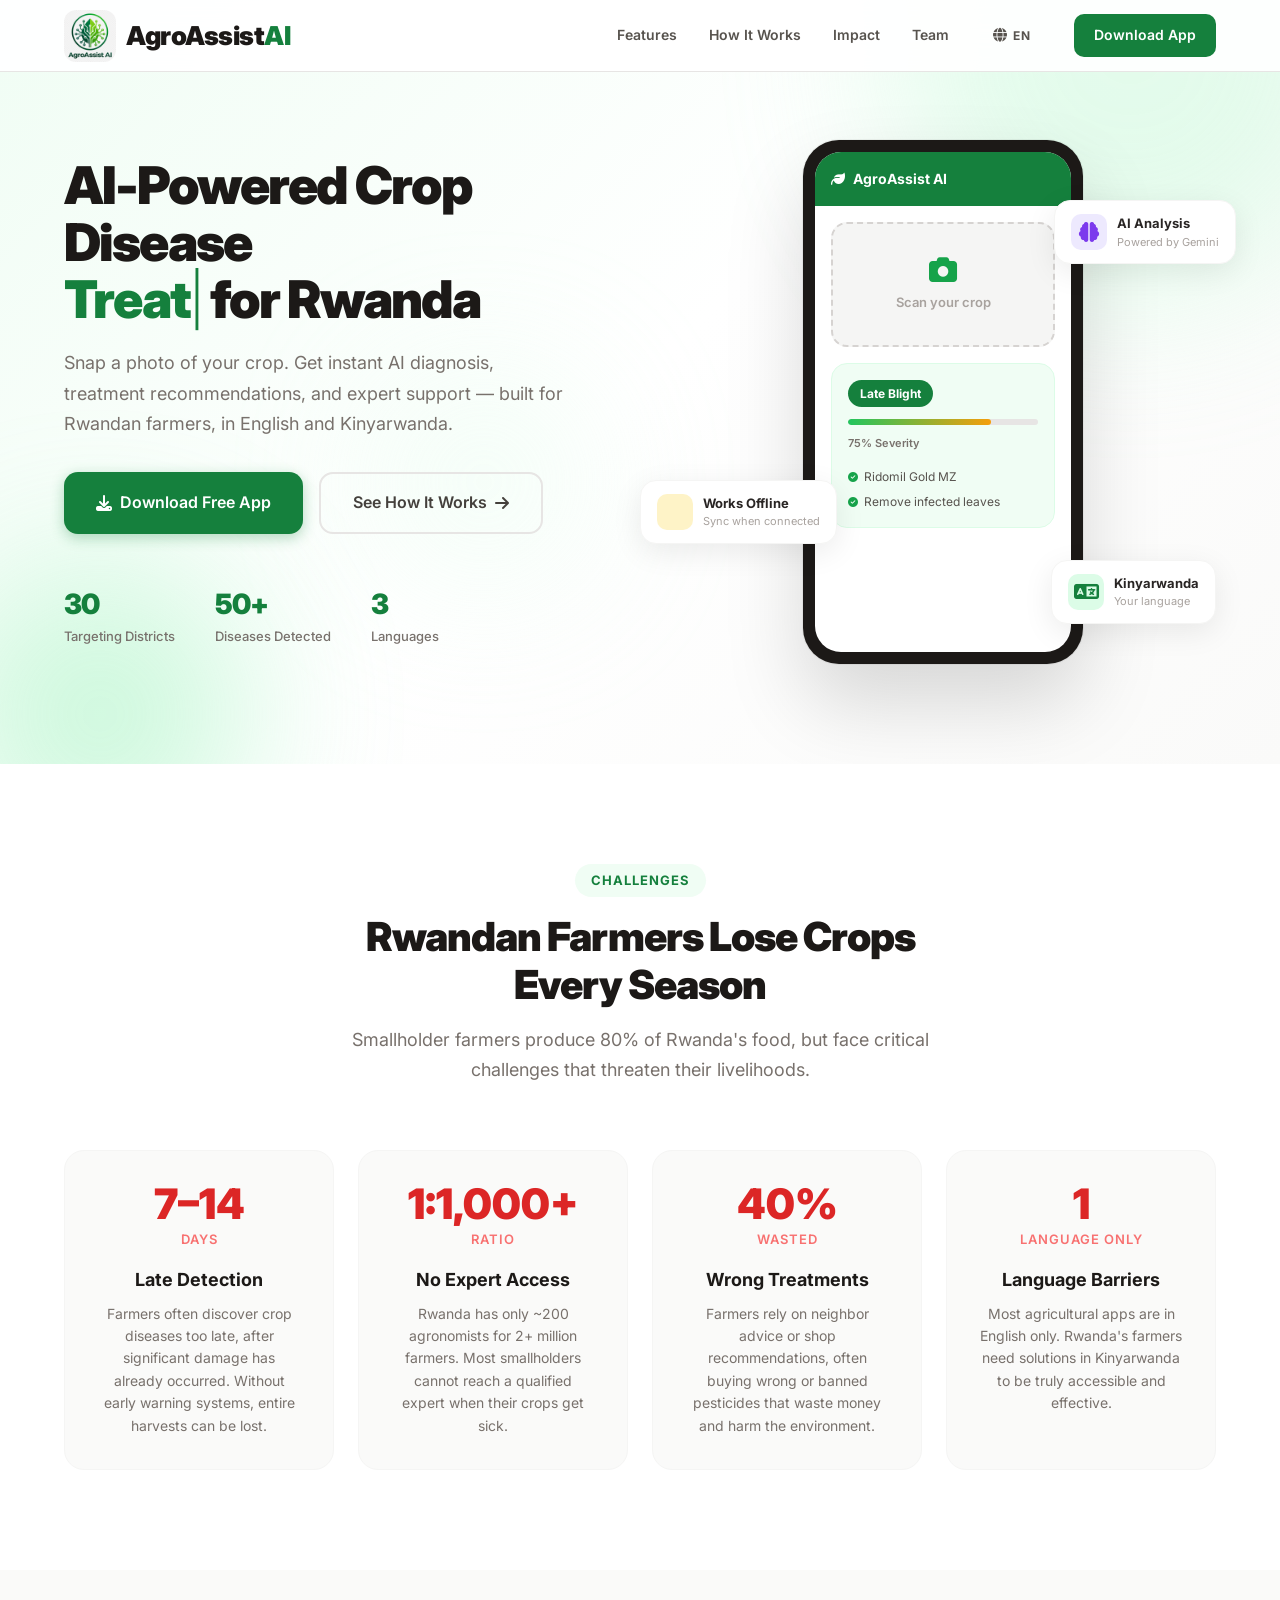
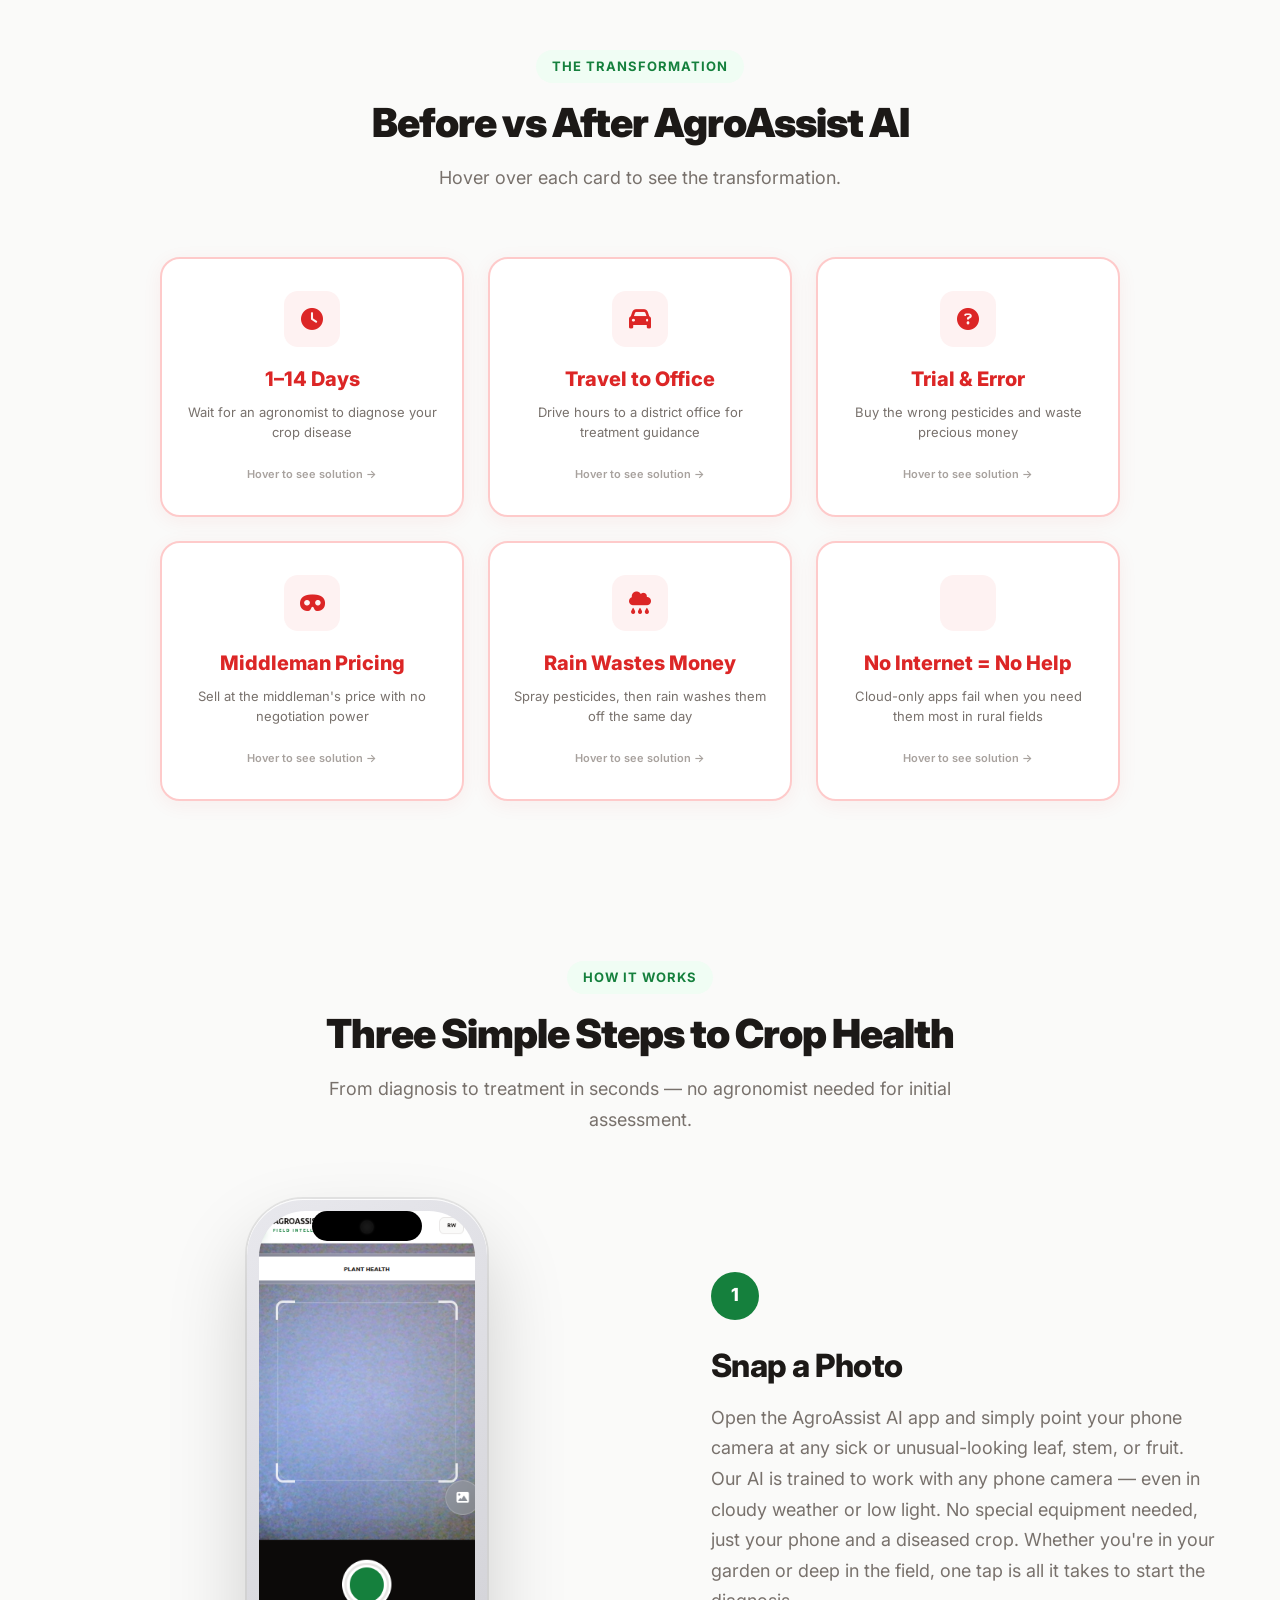
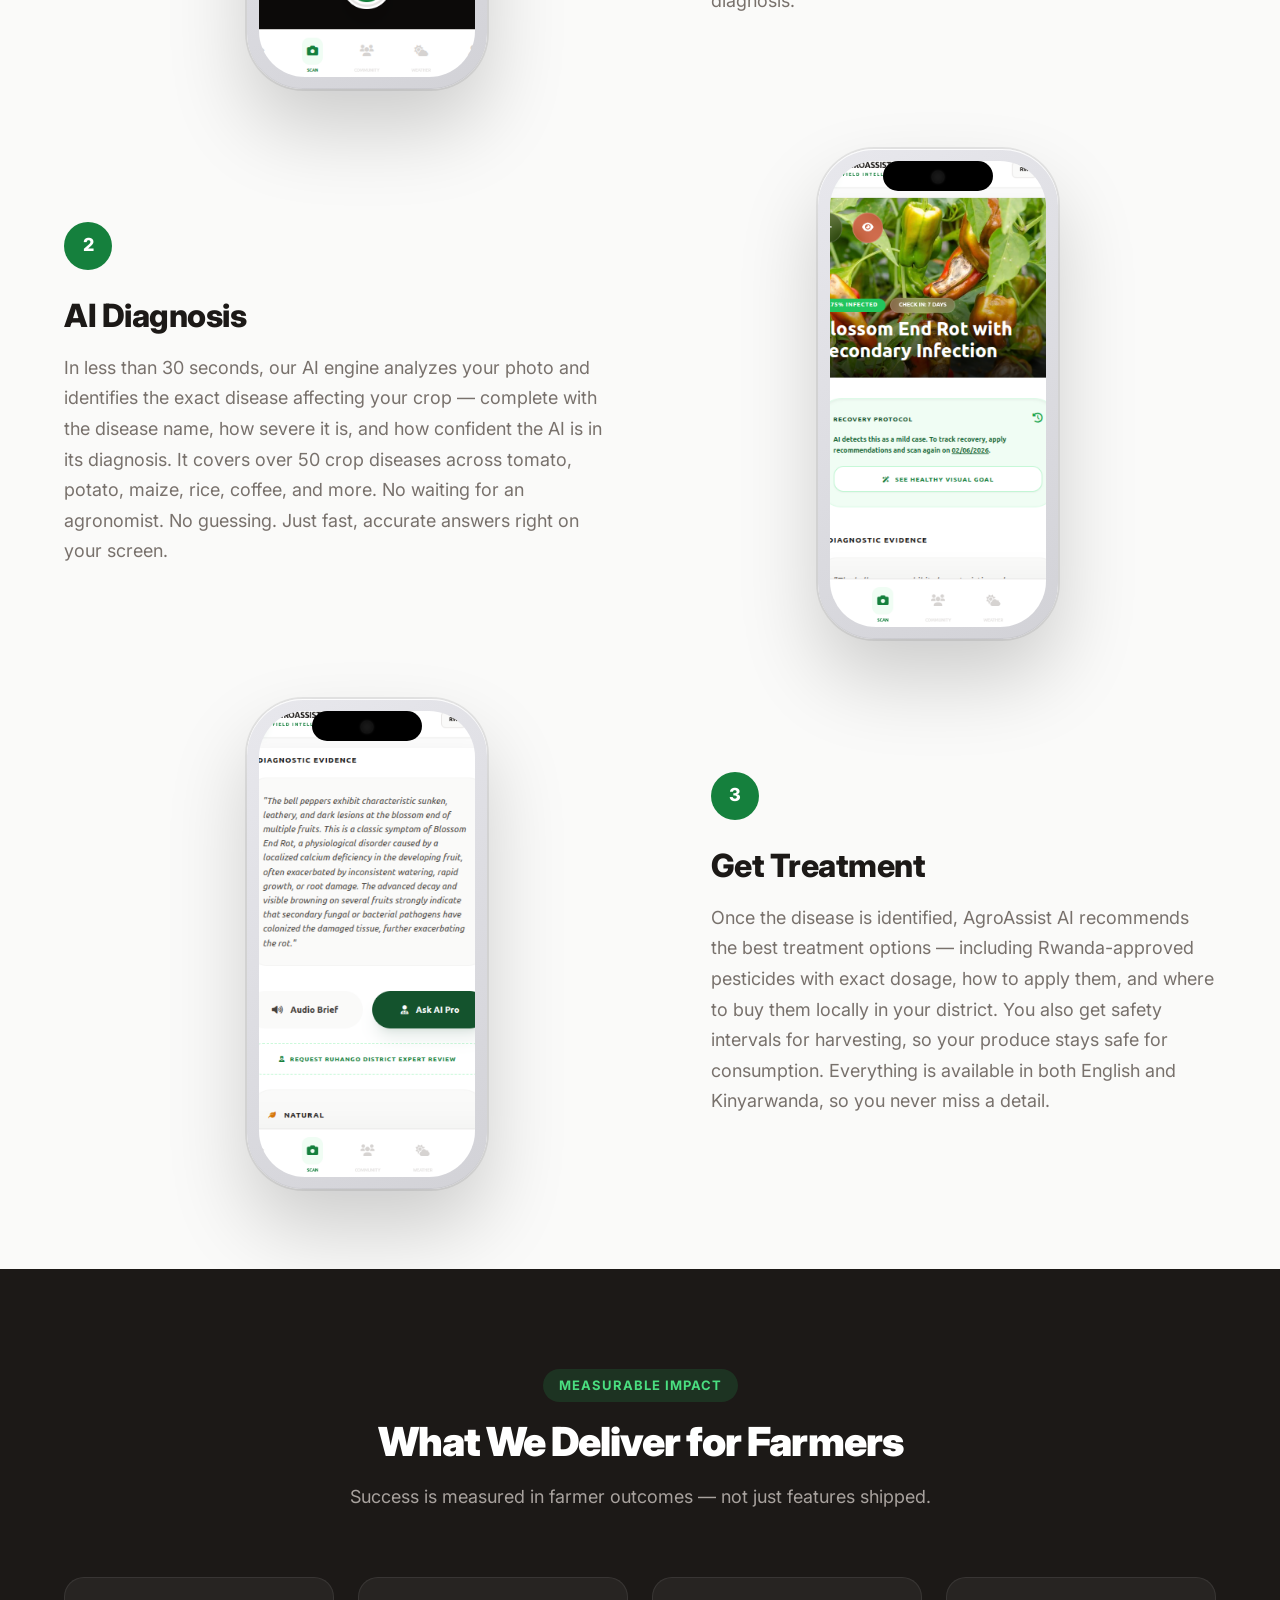
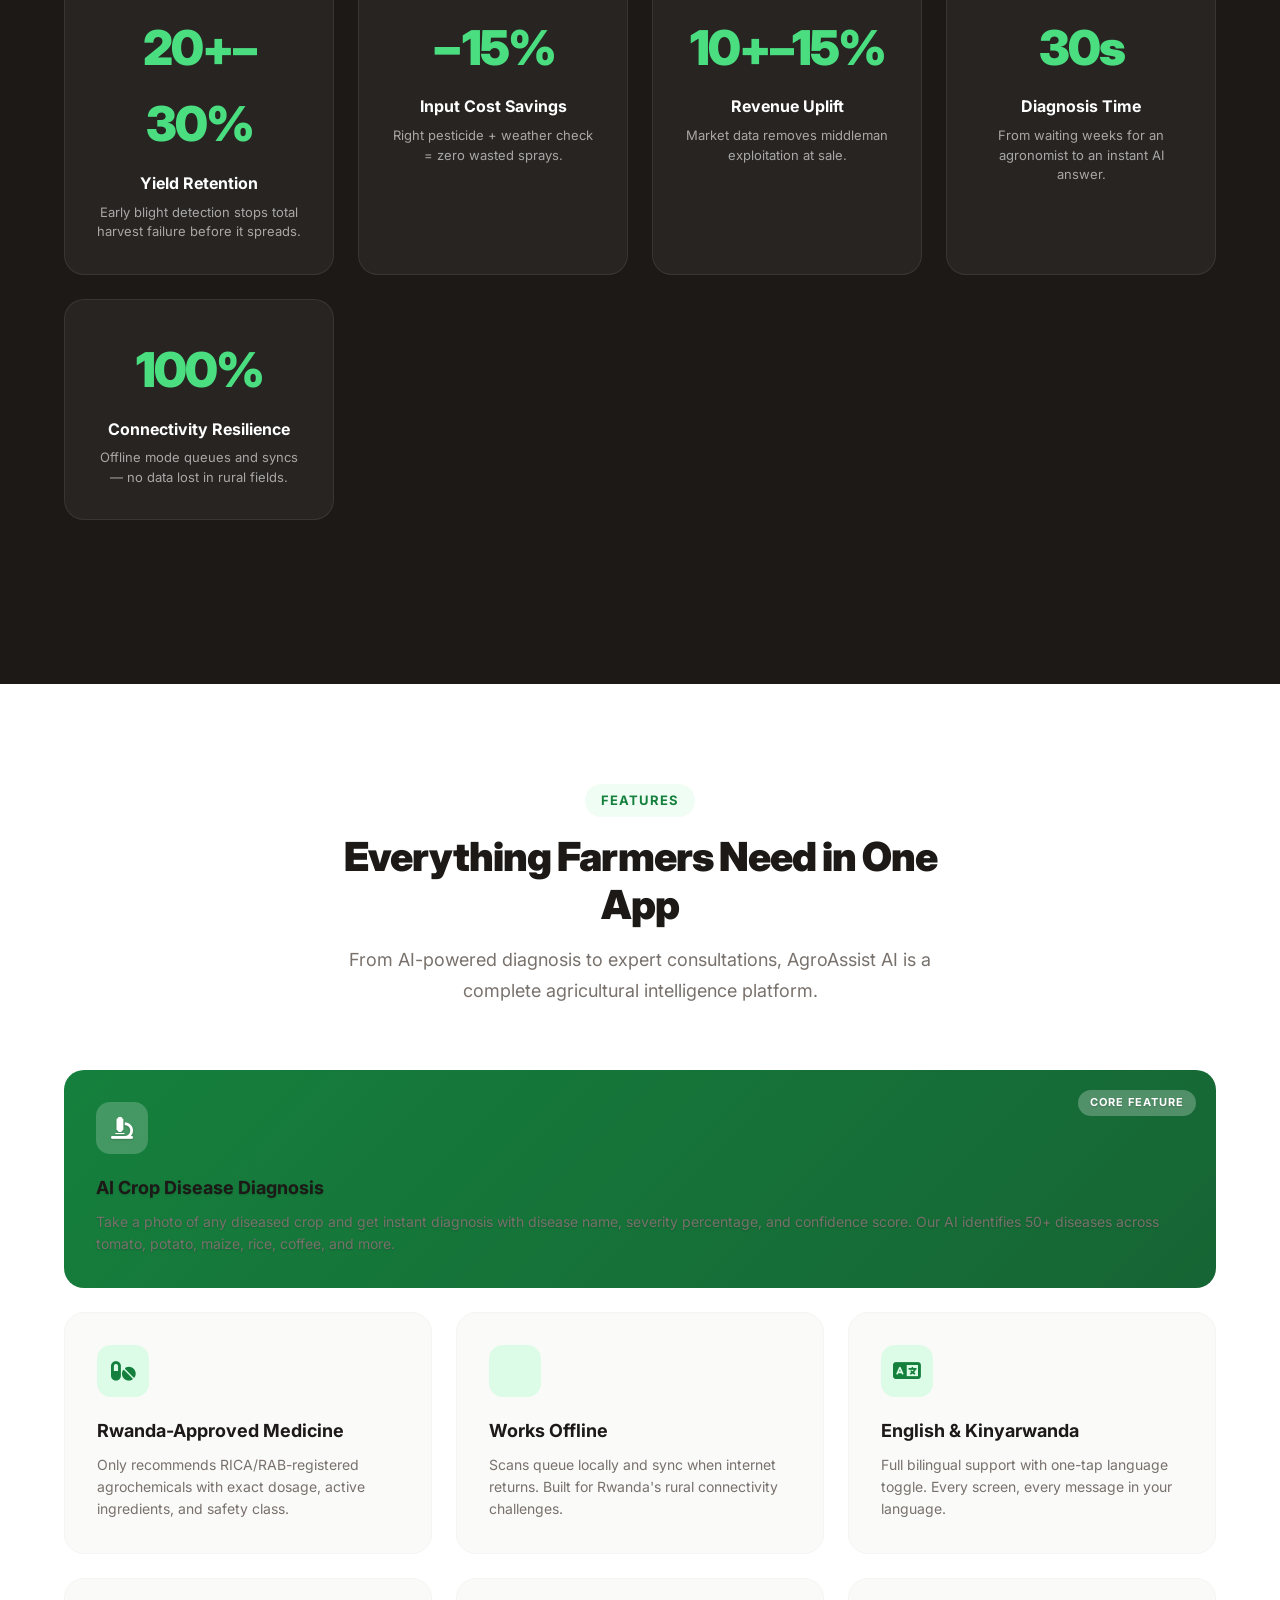
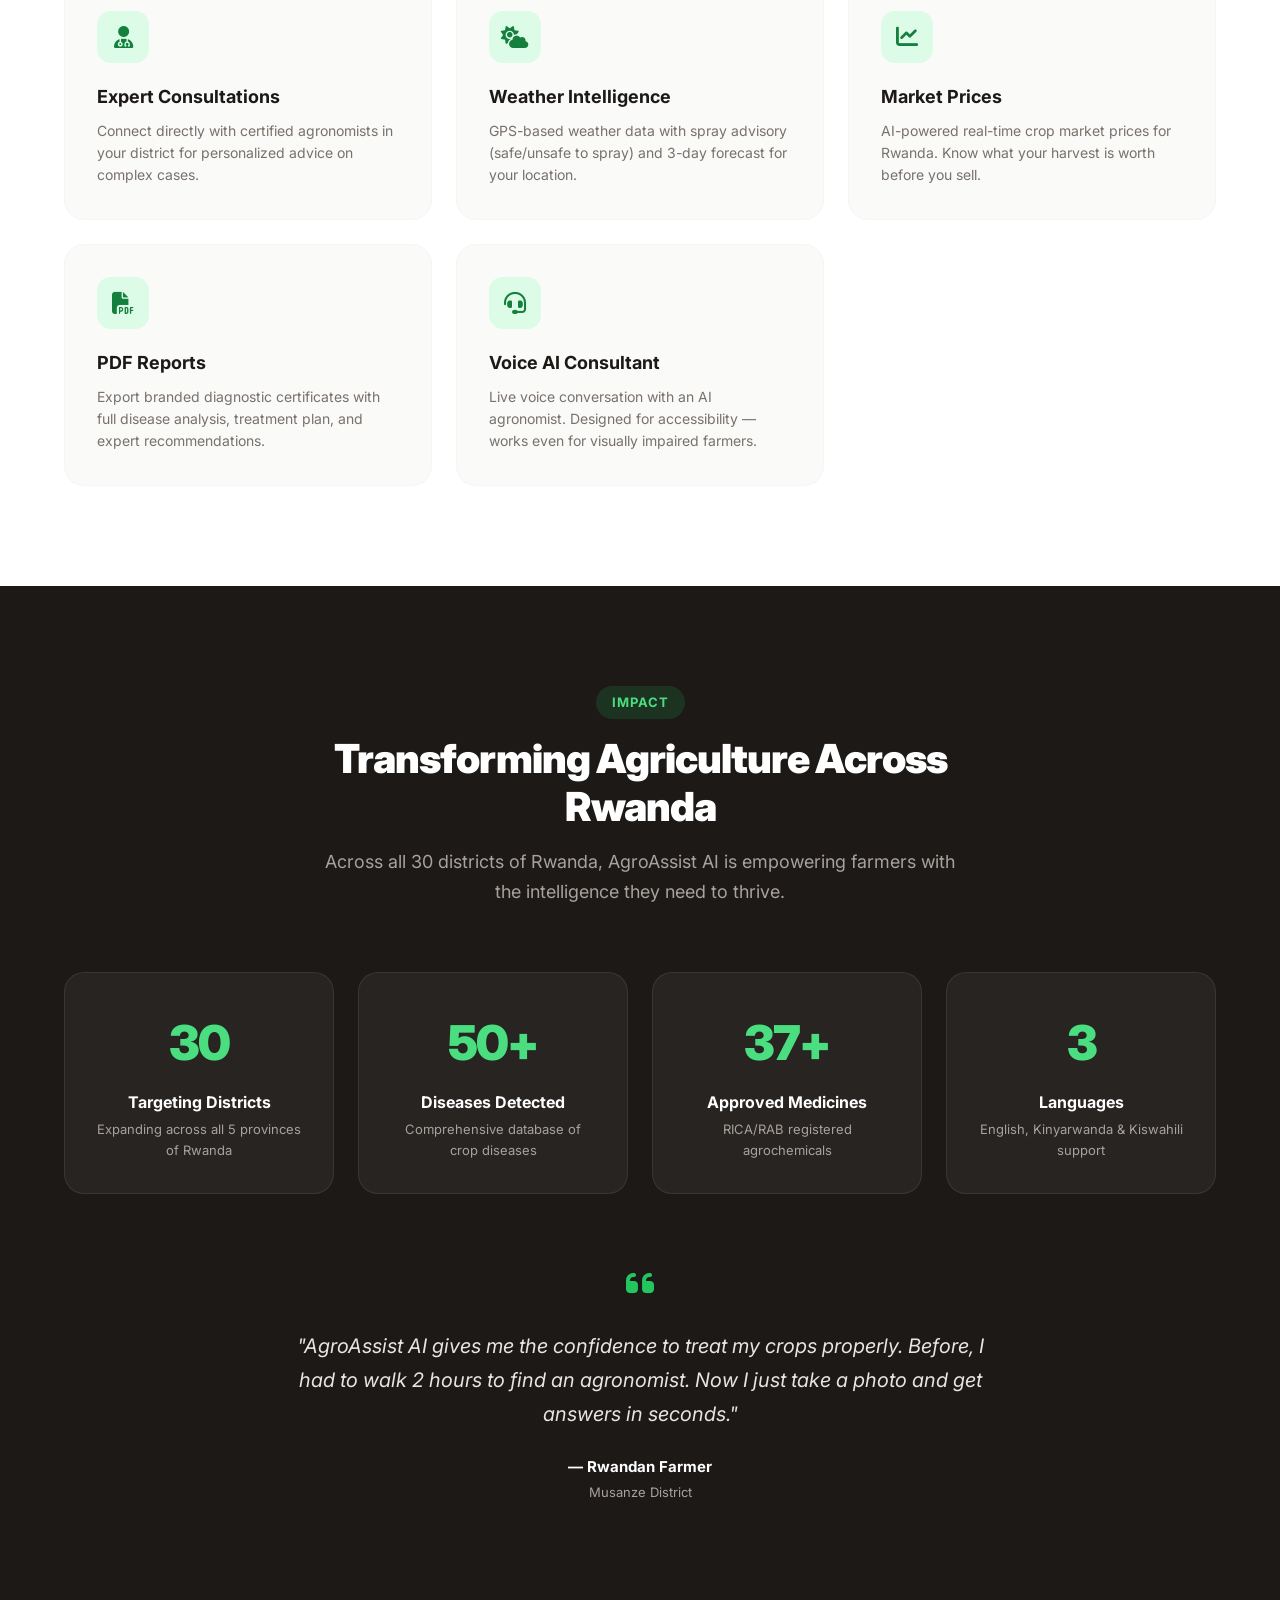
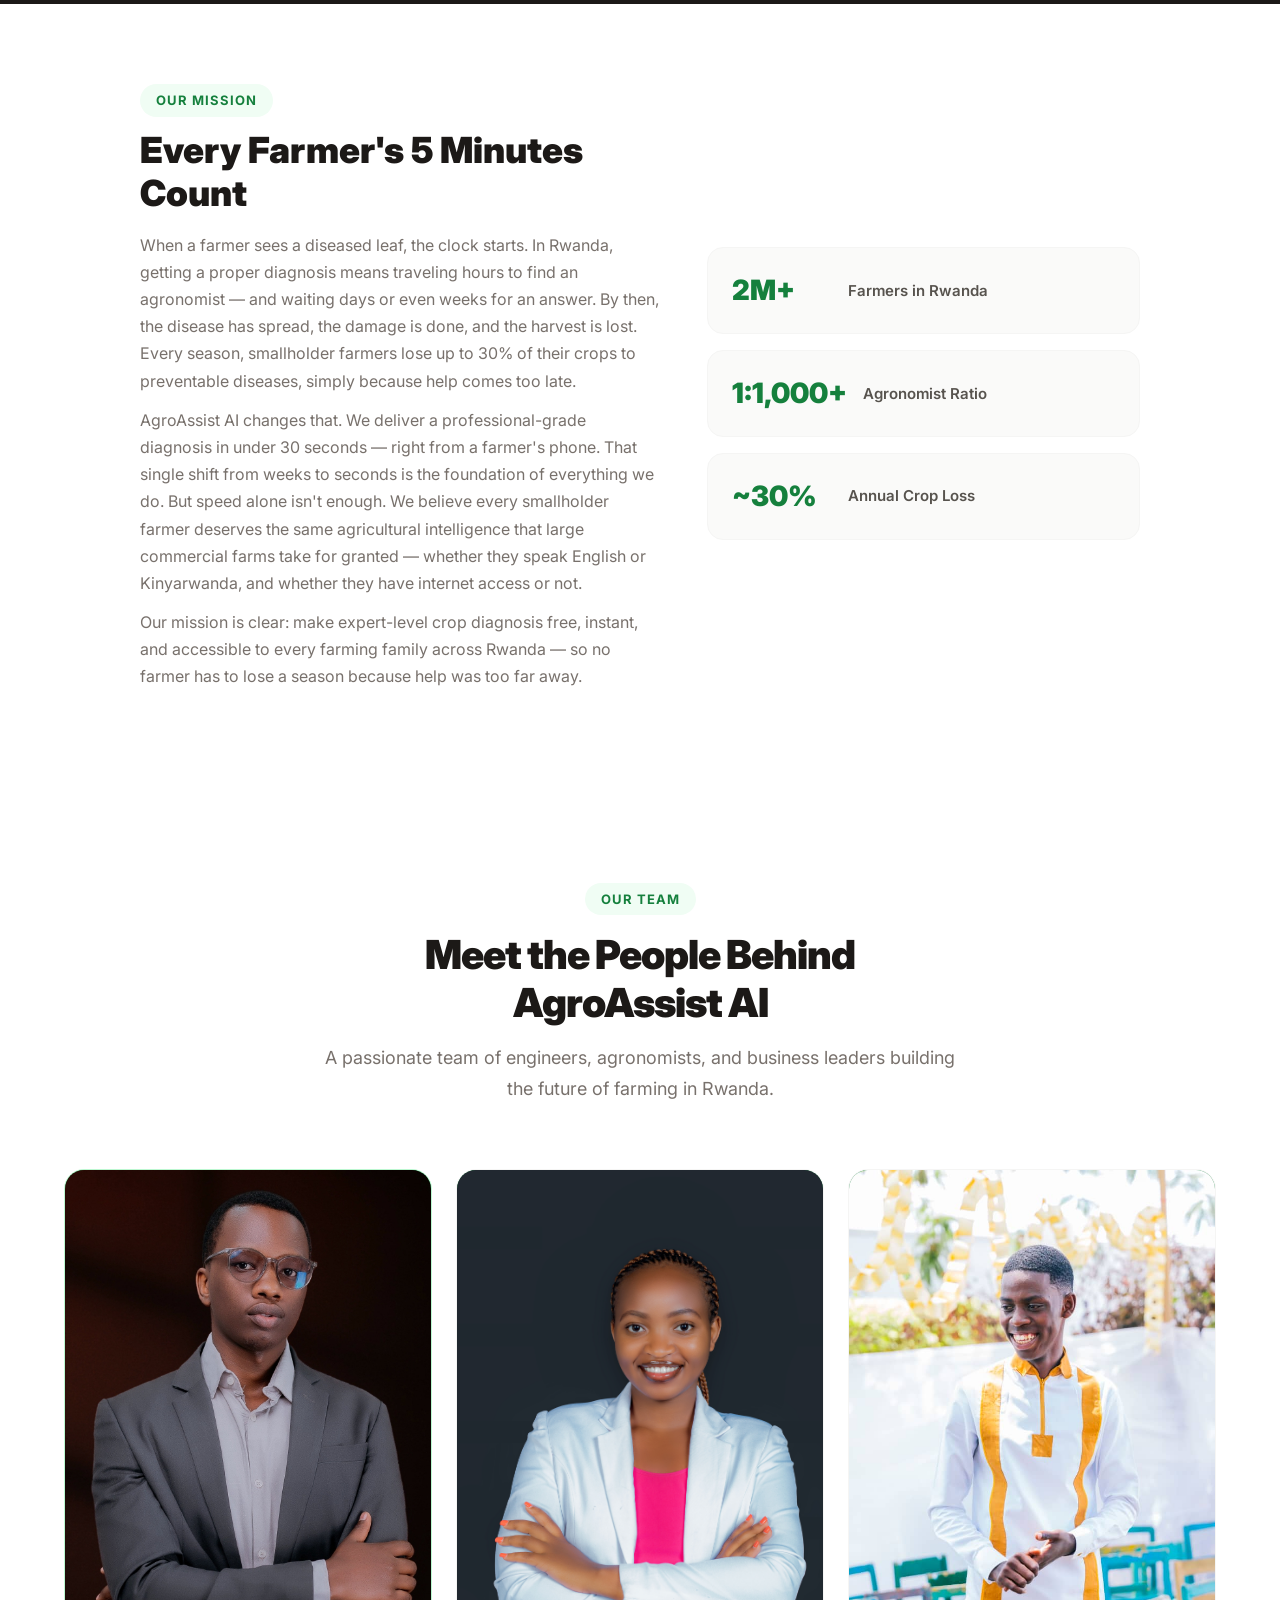
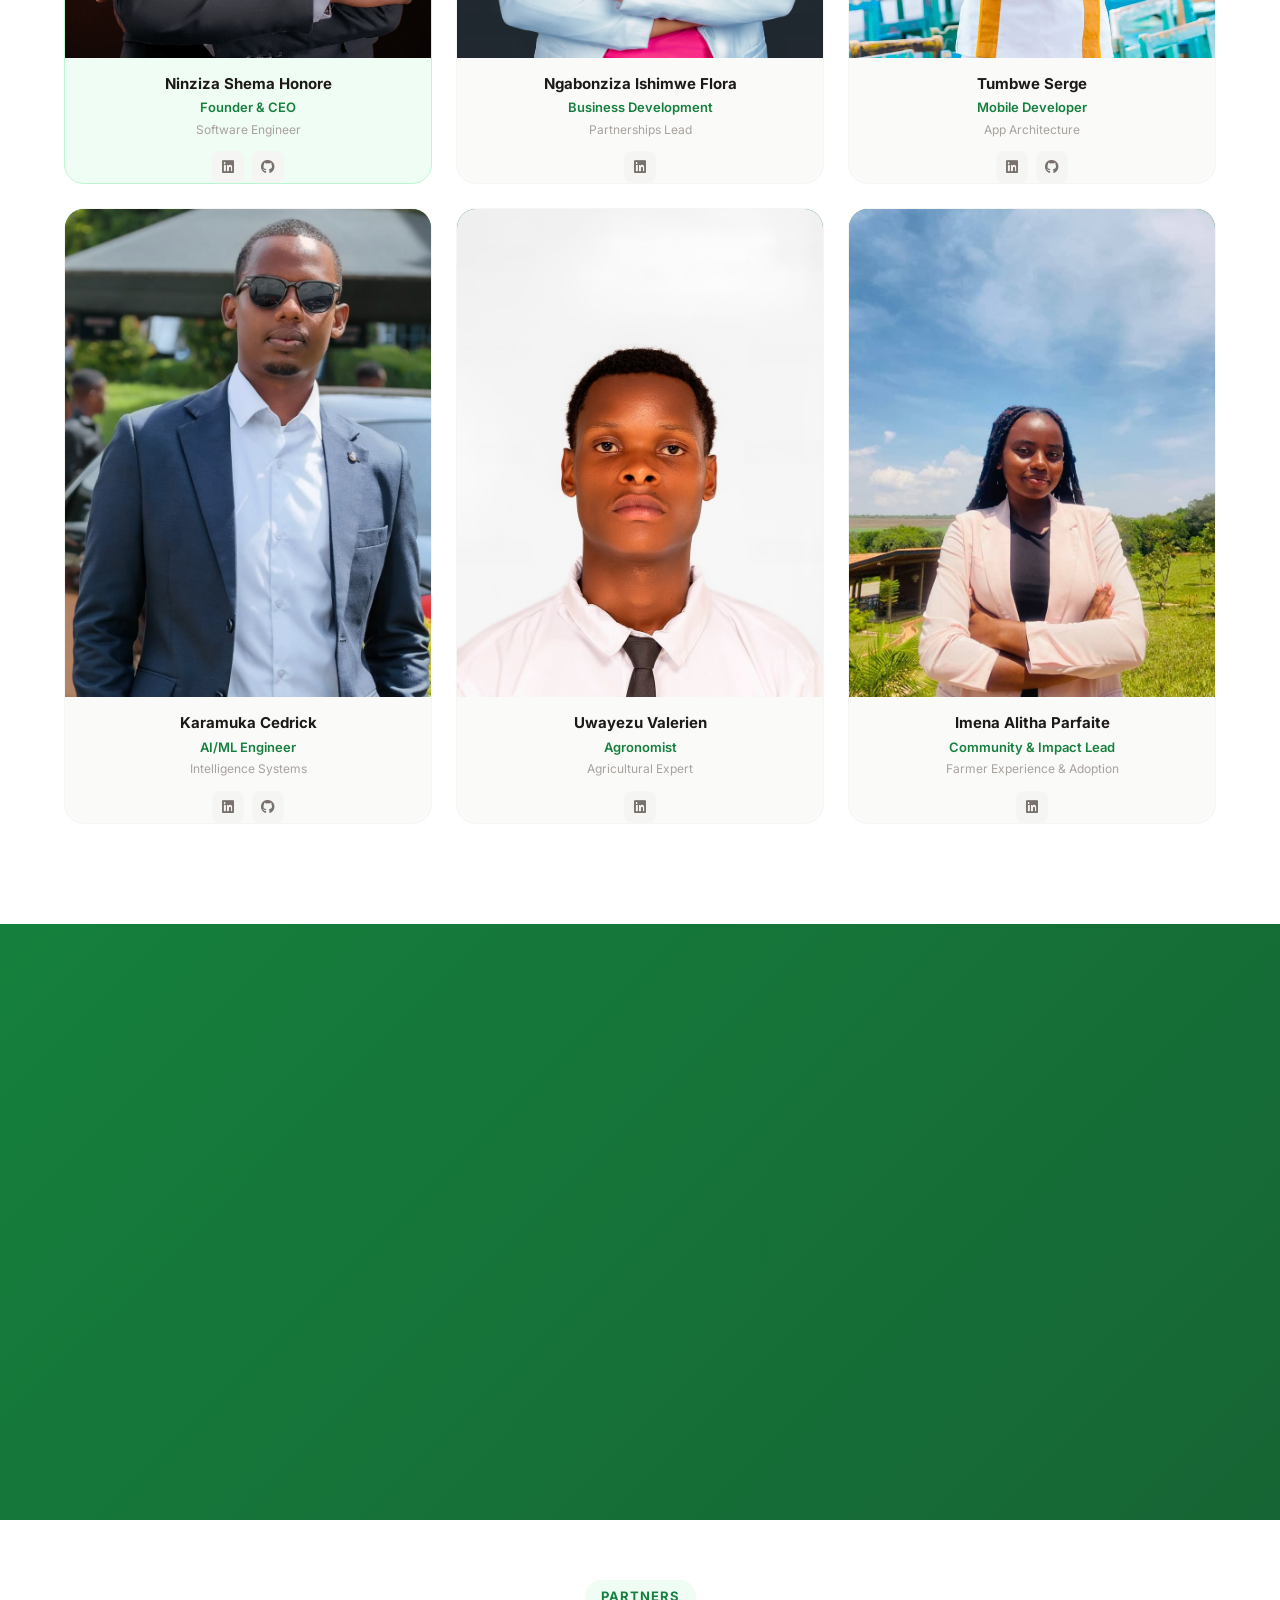
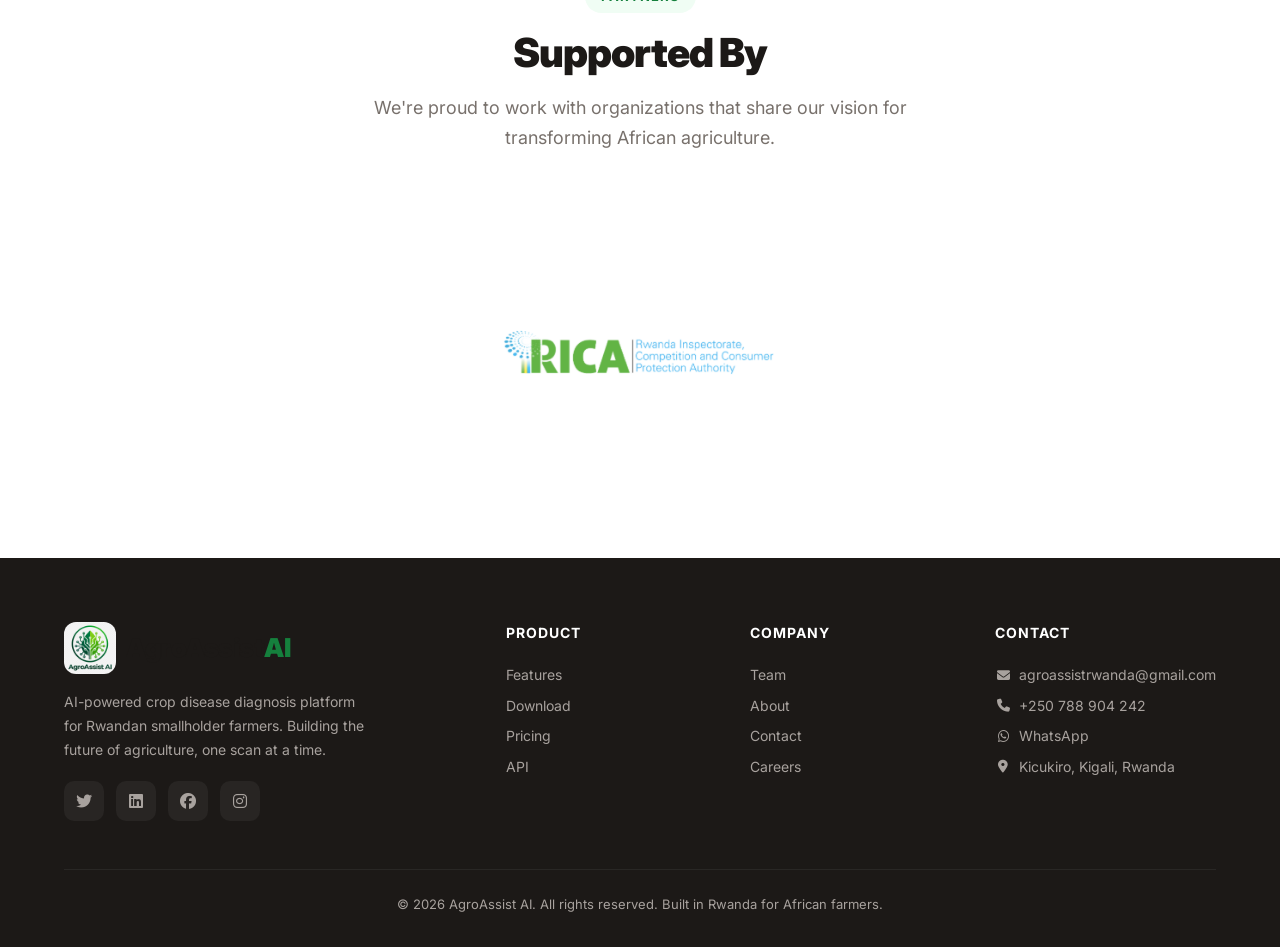
==== commit 2a7a4ab9: "Bust cache on logo and QR assets" ====
--- a/index.html
+++ b/index.html
@@ -5,7 +5,7 @@
     <meta name="viewport" content="width=device-width, initial-scale=1.0">
     <title data-i18n="page_title">AgroAssist AI - Smart Crop Disease Diagnosis for Rwanda</title>
     <meta name="description" data-i18n="page_desc" content="AI-powered crop disease diagnosis platform for Rwandan smallholder farmers. Snap a photo, get instant diagnosis and treatment recommendations.">
-    <link rel="icon" type="image/png" href="icon1.png">
+    <link rel="icon" type="image/png" href="icon1.png?v=2">
     <link rel="stylesheet" href="styles.css">
     <link rel="preconnect" href="https://fonts.googleapis.com">
     <link rel="preconnect" href="https://fonts.gstatic.com" crossorigin>
@@ -17,7 +17,7 @@
     <nav class="navbar" id="navbar">
         <div class="container nav-container">
             <a href="#" class="logo">
-                <img src="icon1.png" alt="AgroAssist AI Logo" class="logo-img">
+                <img src="icon1.png?v=2" alt="AgroAssist AI Logo" class="logo-img">
                 <span class="logo-text">AgroAssist<span class="logo-ai">AI</span></span>
             </a>
             <div class="nav-links" id="navLinks">
@@ -625,7 +625,7 @@
                 </div>
                 <div class="download-visual">
                     <div class="qr-code-placeholder">
-                        <img src="agro assist qr-code.png" alt="Scan to Install AgroAssist AI" class="qr-image">
+                        <img src="agro assist qr-code.png?v=2" alt="Scan to Install AgroAssist AI" class="qr-image">
                         <span data-i18n="download_qr">Scan to Install</span>
                     </div>
                 </div>
@@ -655,7 +655,7 @@
             <div class="footer-grid">
                 <div class="footer-brand">
                     <a href="#" class="logo">
-                        <img src="icon1.png" alt="AgroAssist AI Logo" class="logo-img">
+<img src="icon1.png?v=2" alt="AgroAssist AI Logo" class="logo-img">
                         <span class="logo-text">AgroAssist<span class="logo-ai">AI</span></span>
                     </a>
                     <p data-i18n="footer_desc">AI-powered crop disease diagnosis platform for Rwandan smallholder farmers. Building the future of agriculture, one scan at a time.</p>
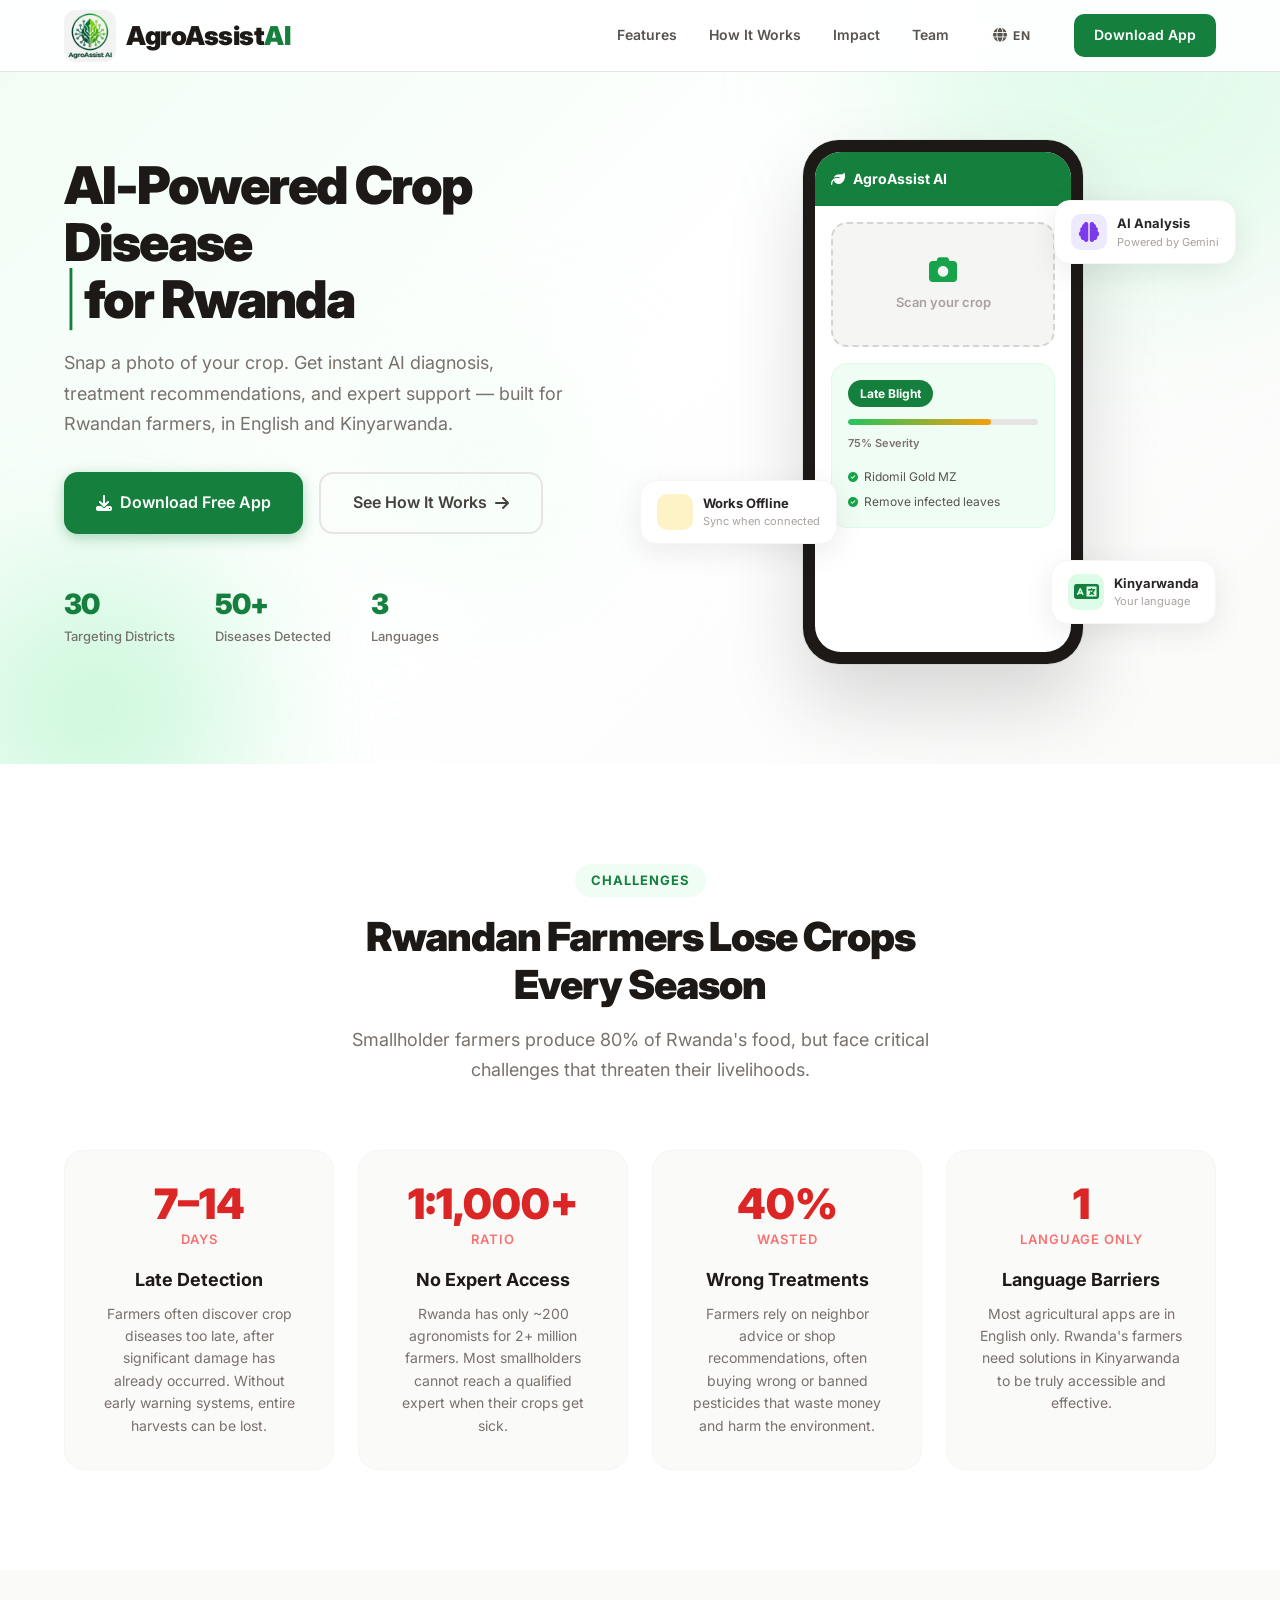
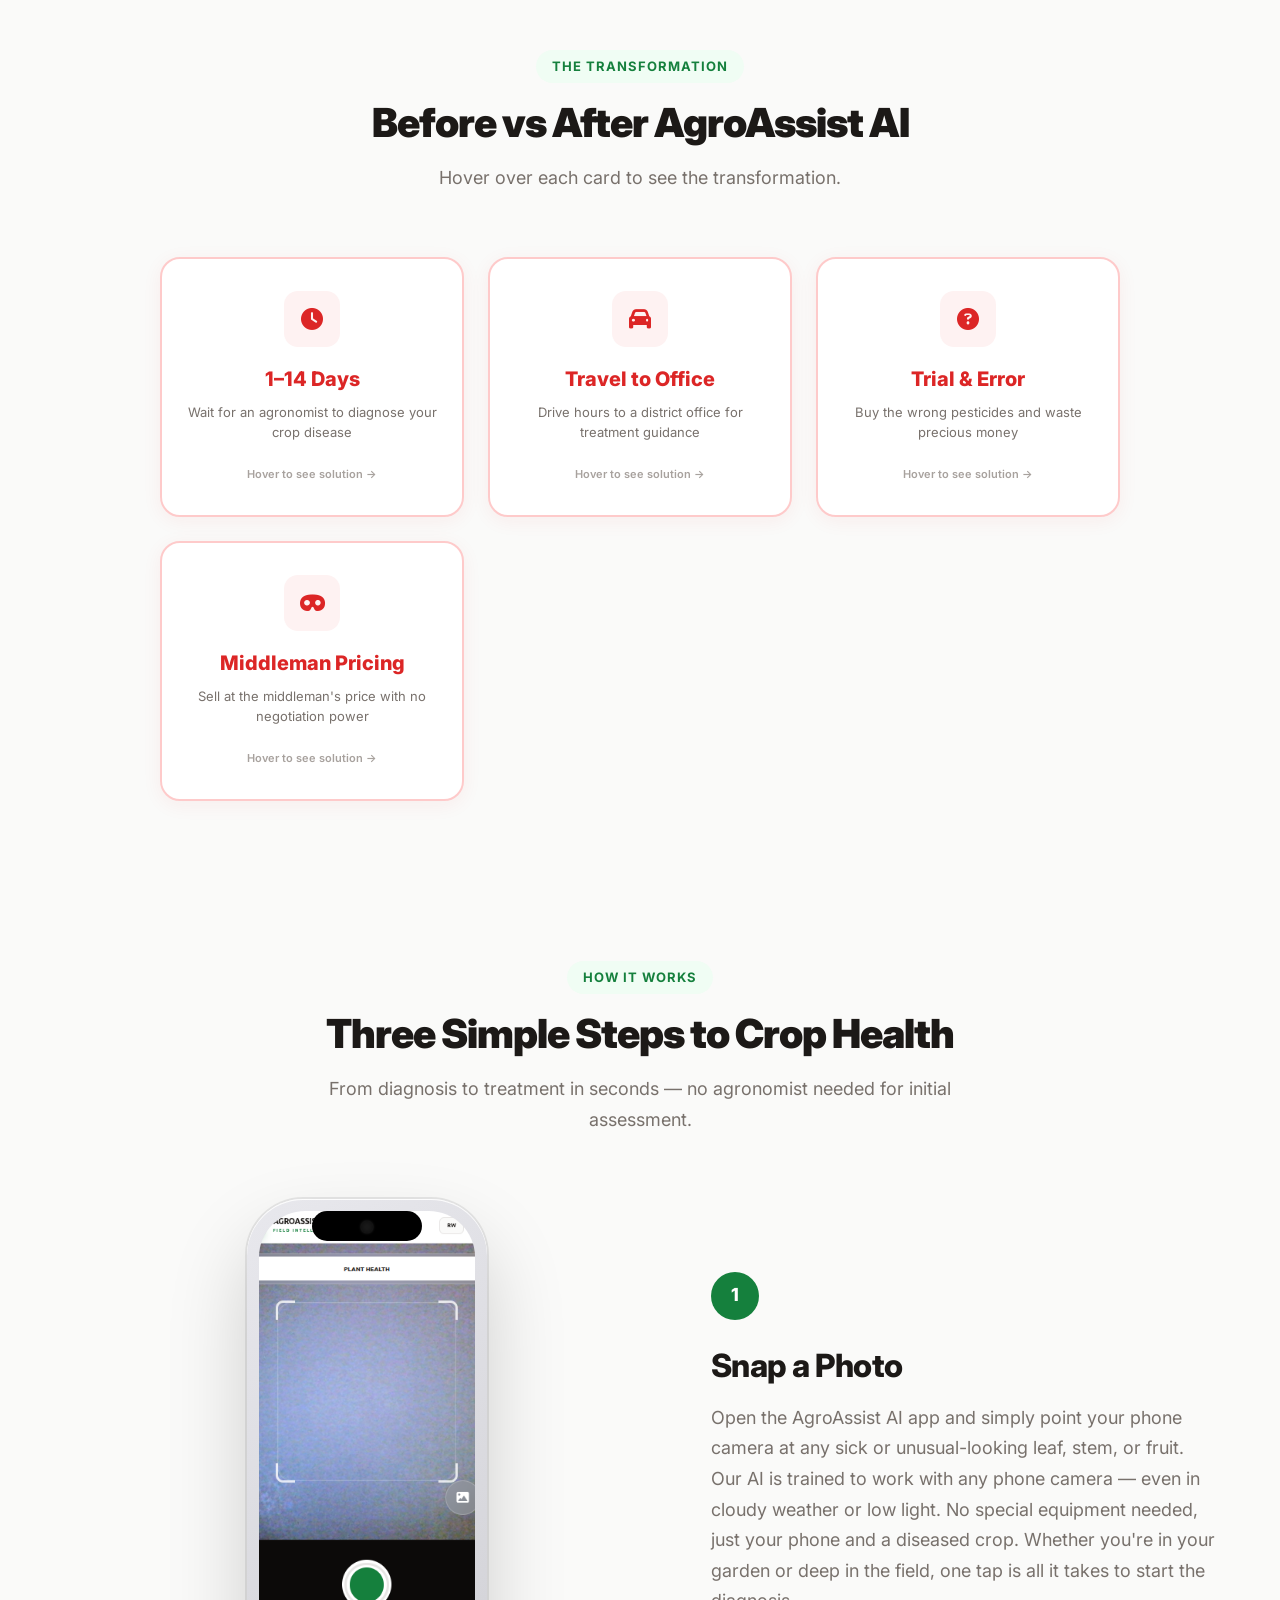
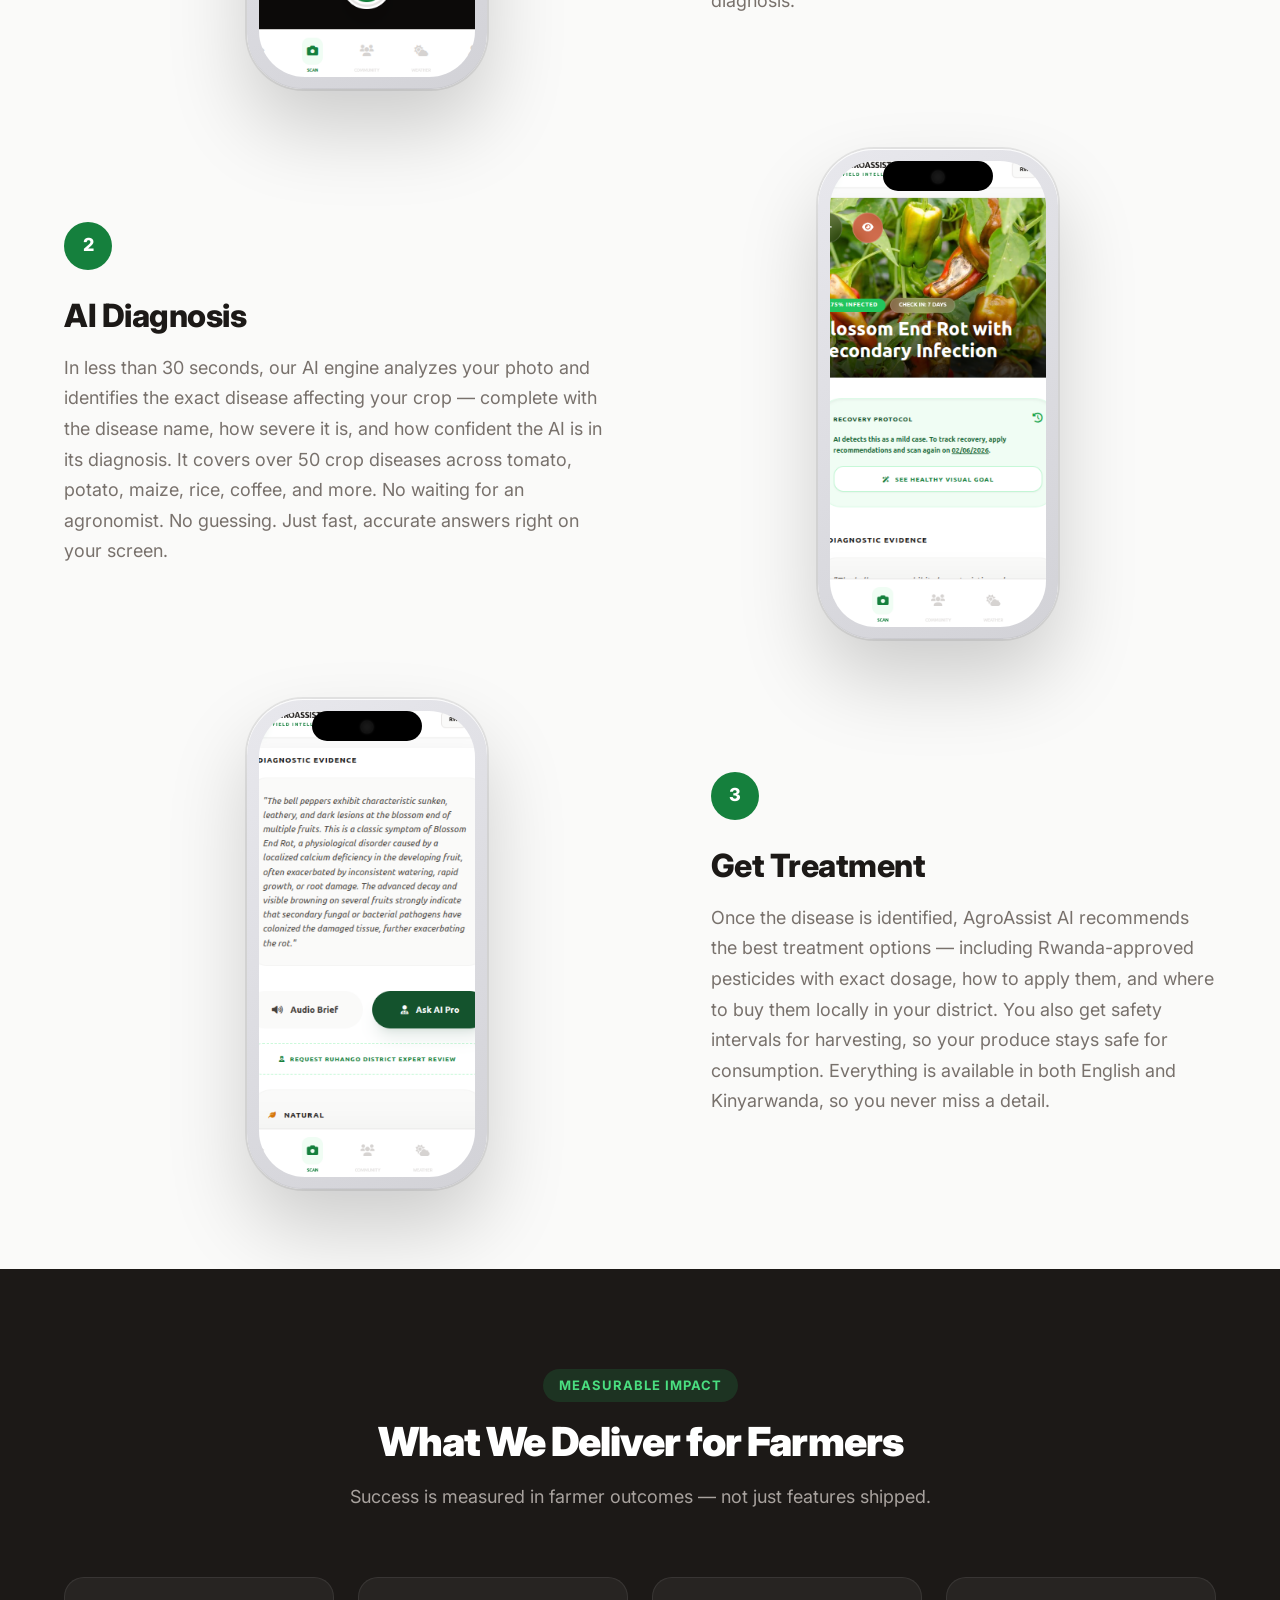
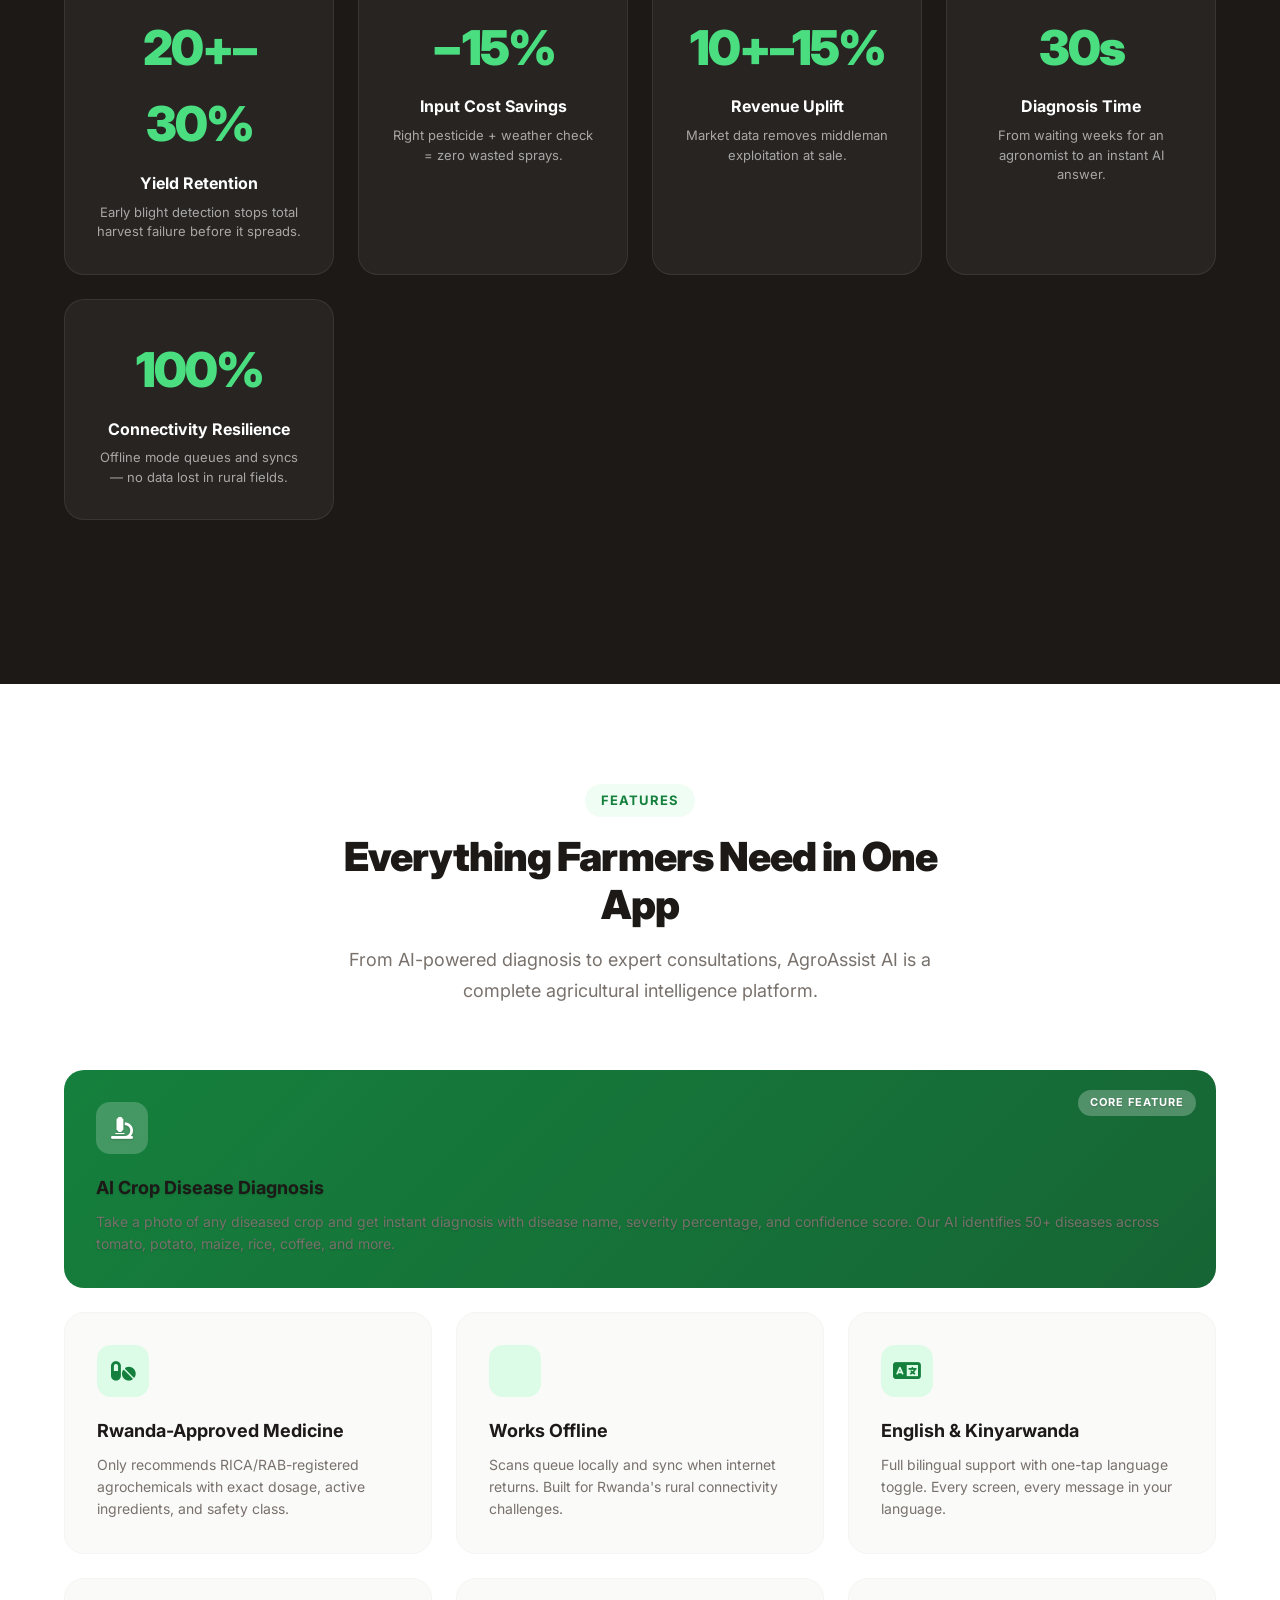
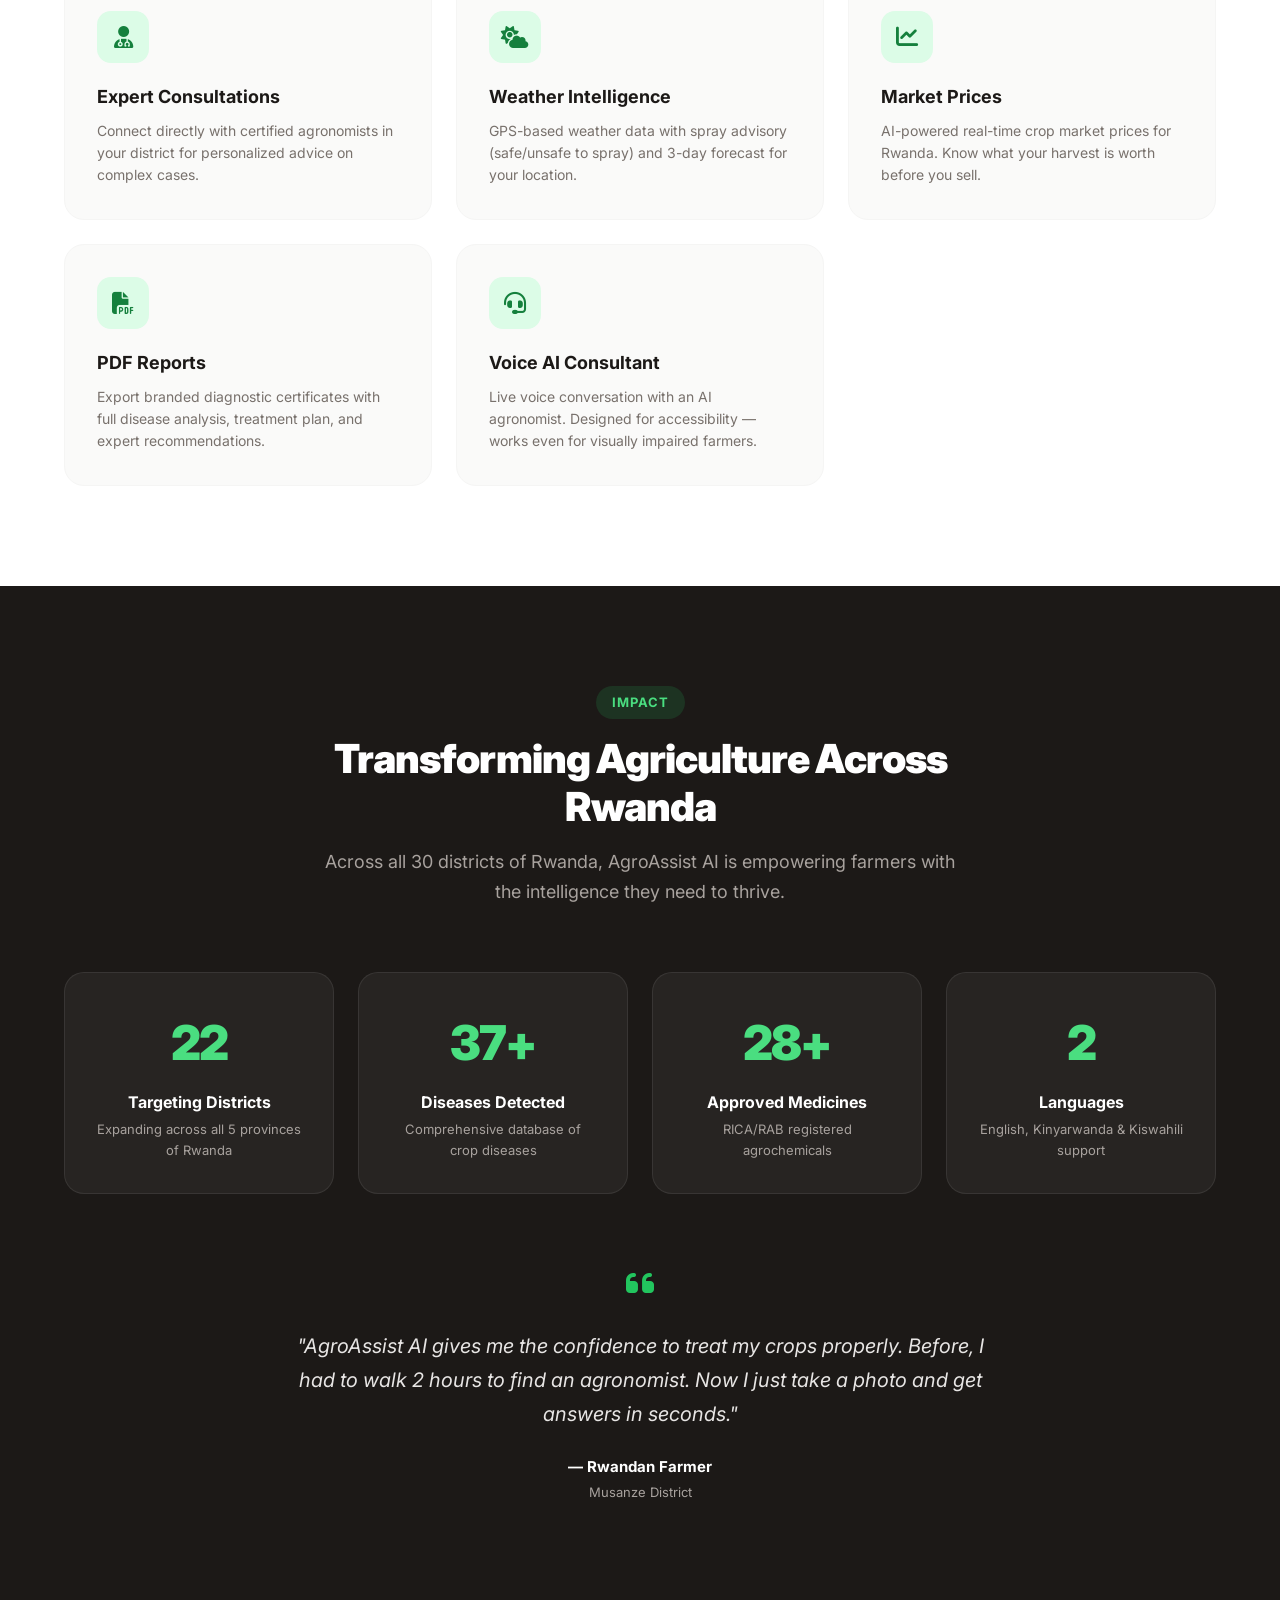
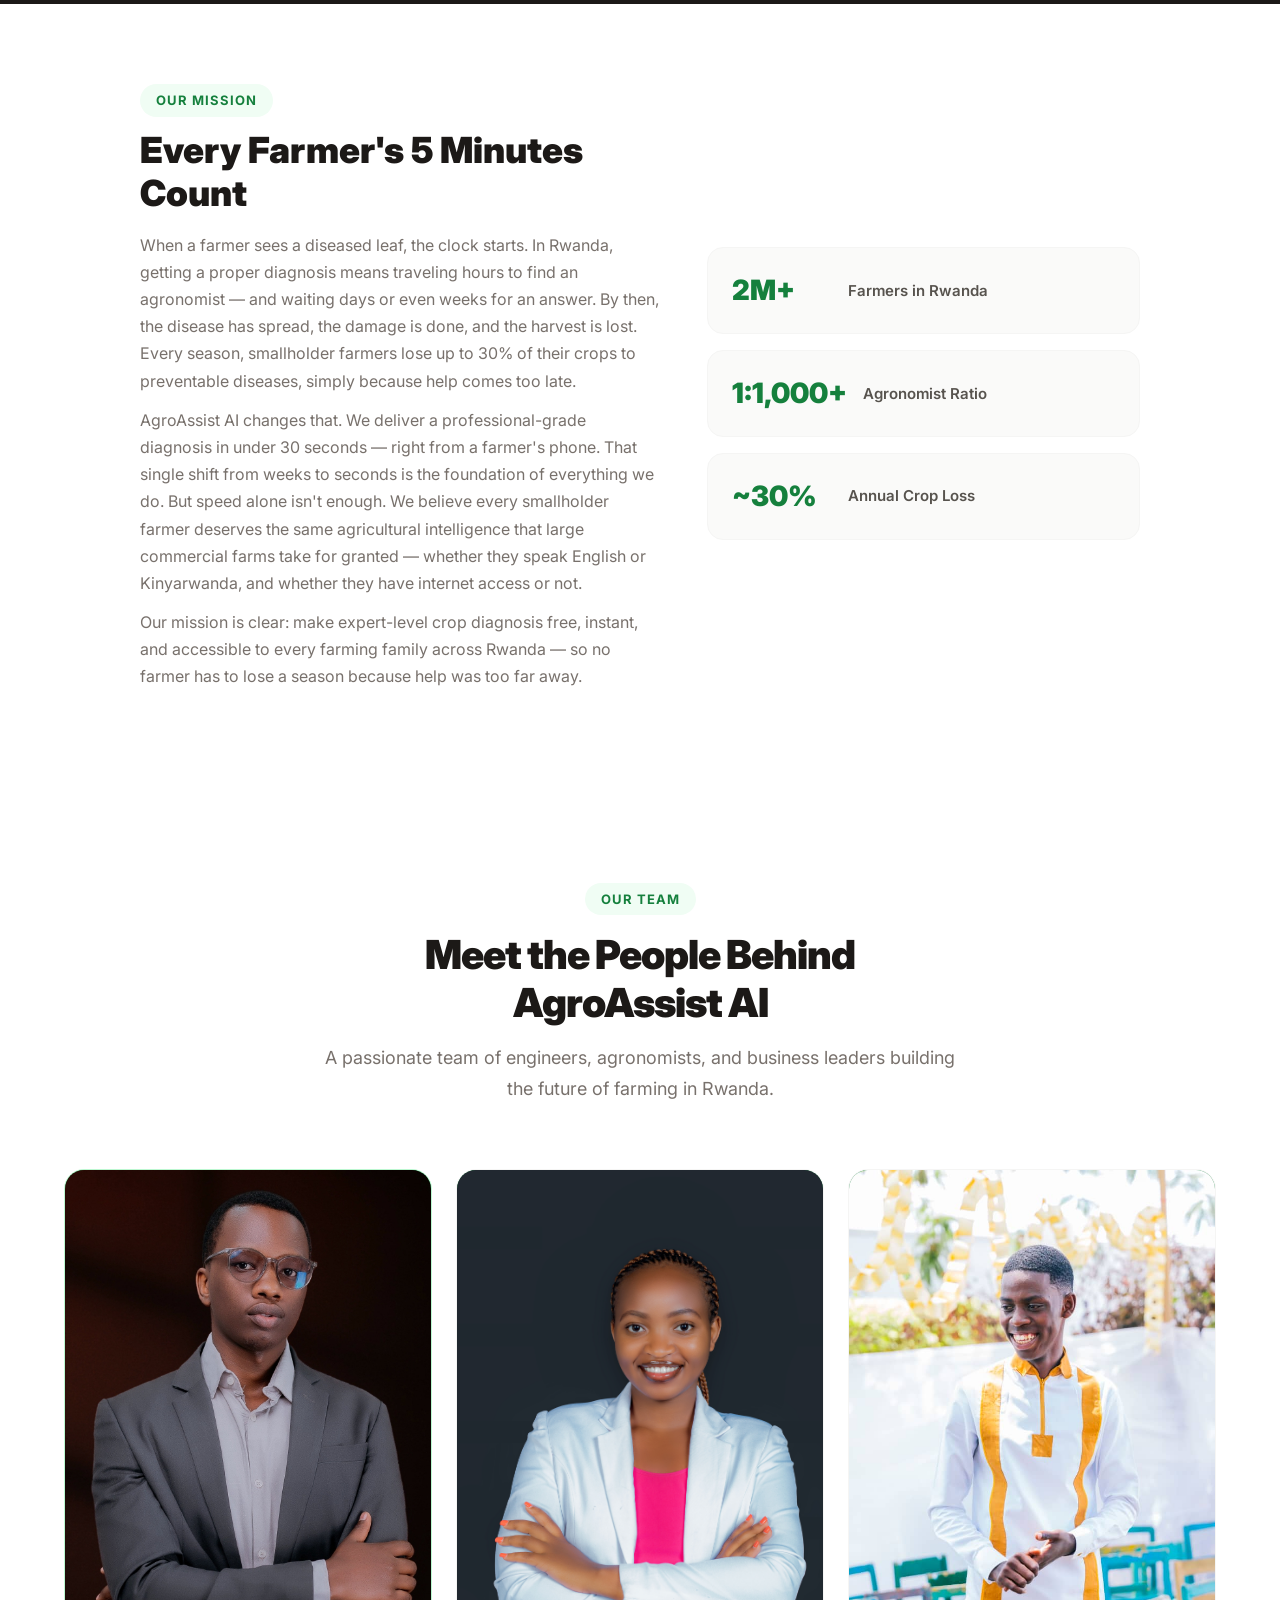
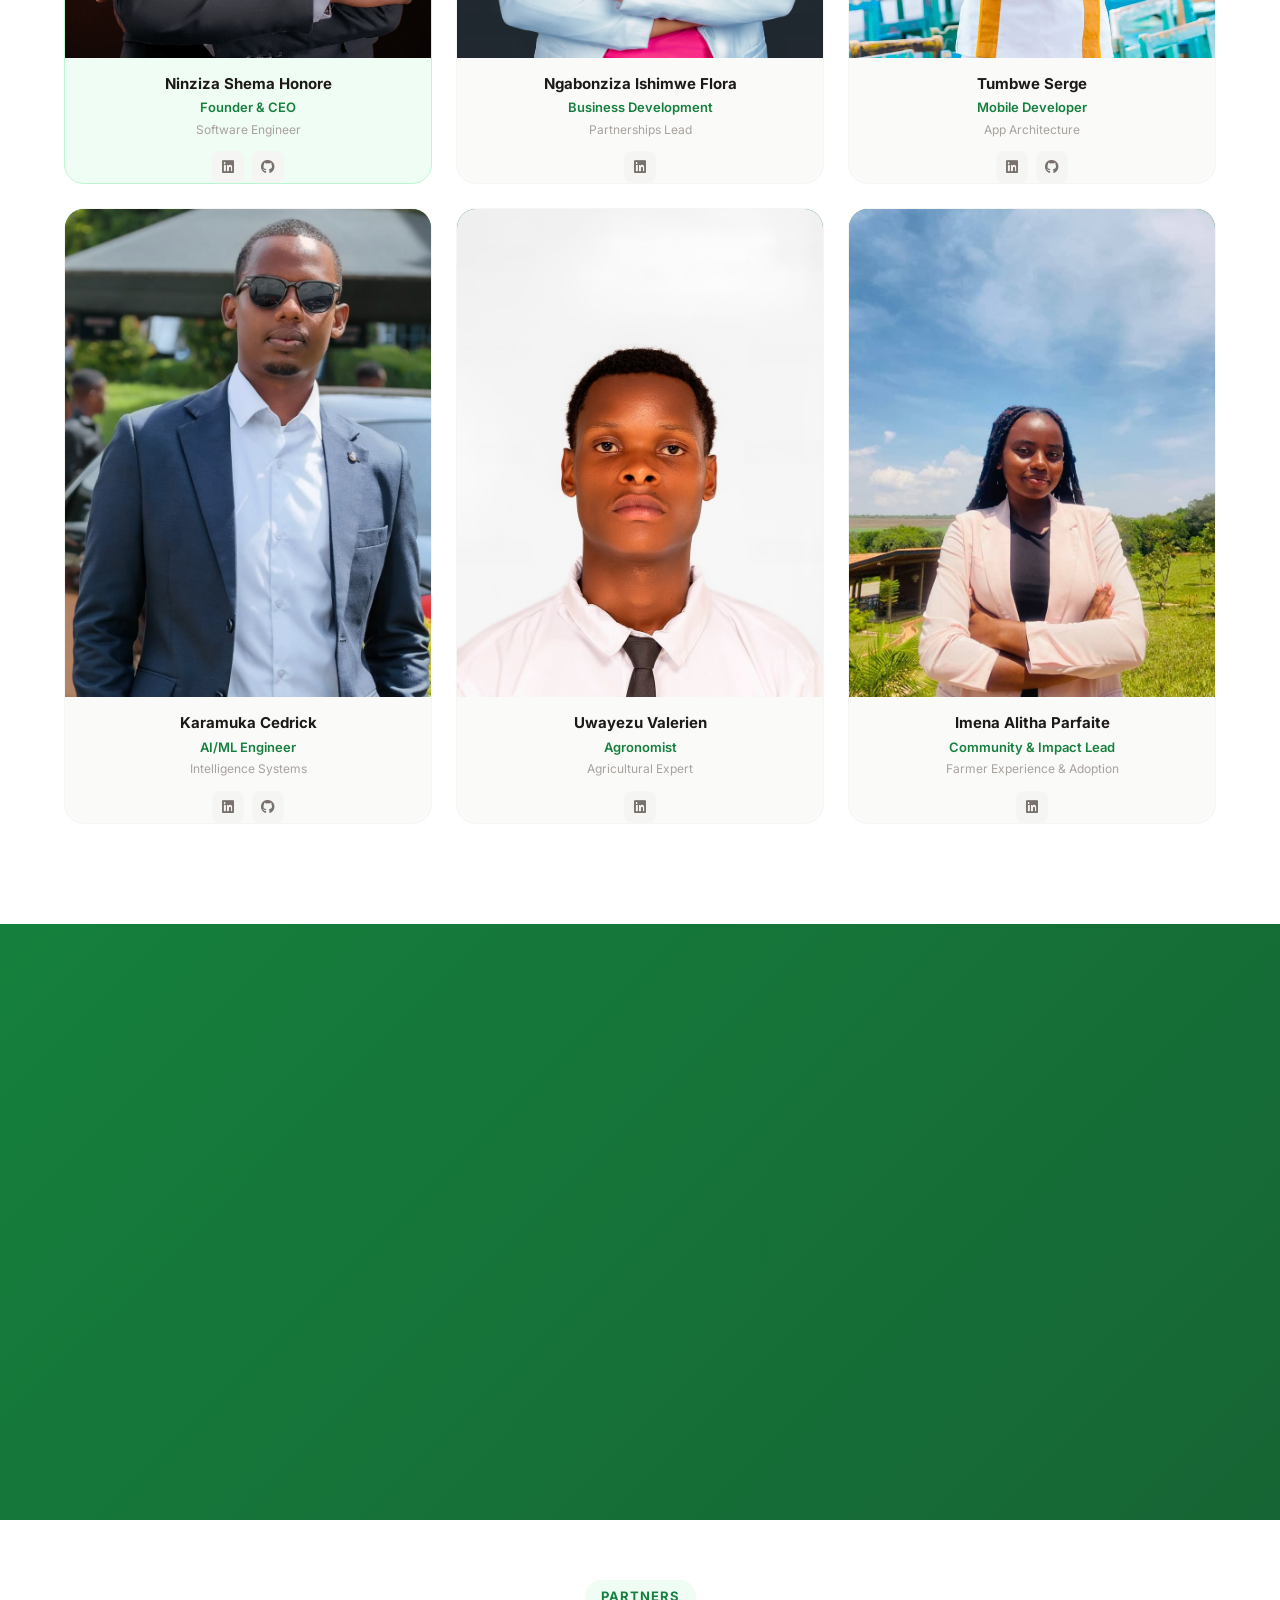
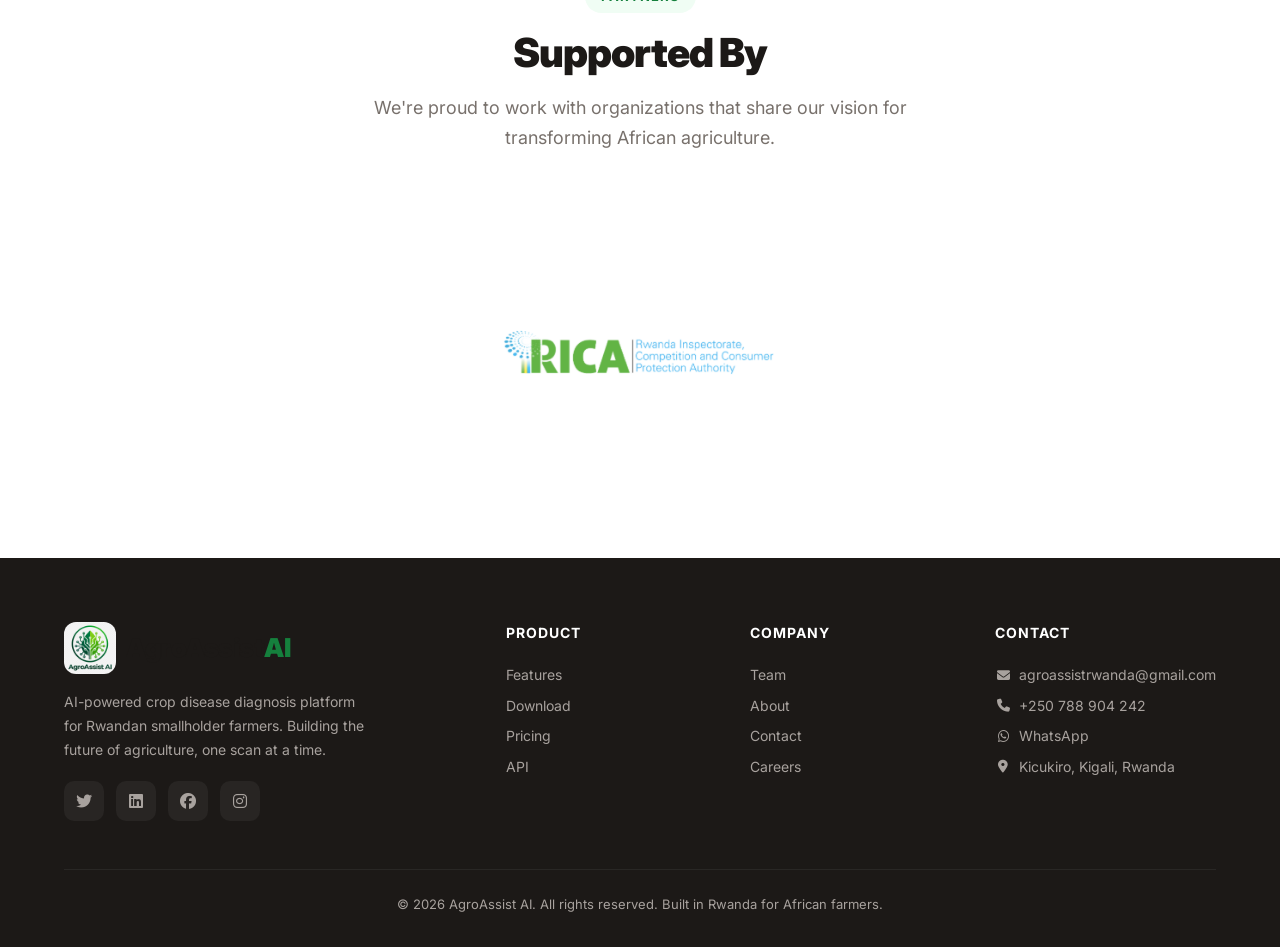
==== commit e0747643: "Add Google Search Console ownership verification" ====
--- a/index.html
+++ b/index.html
@@ -5,6 +5,7 @@
     <meta name="viewport" content="width=device-width, initial-scale=1.0">
     <title data-i18n="page_title">AgroAssist AI - Smart Crop Disease Diagnosis for Rwanda</title>
     <meta name="description" data-i18n="page_desc" content="AI-powered crop disease diagnosis platform for Rwandan smallholder farmers. Snap a photo, get instant diagnosis and treatment recommendations.">
+    <meta name="google-site-verification" content="V5BrFATtV0sPdvi91mX_6B4UL_hOXANl4B_RA7Q4bK4">
     <link rel="icon" type="image/png" href="icon1.png?v=2">
     <link rel="stylesheet" href="styles.css">
     <link rel="preconnect" href="https://fonts.googleapis.com">
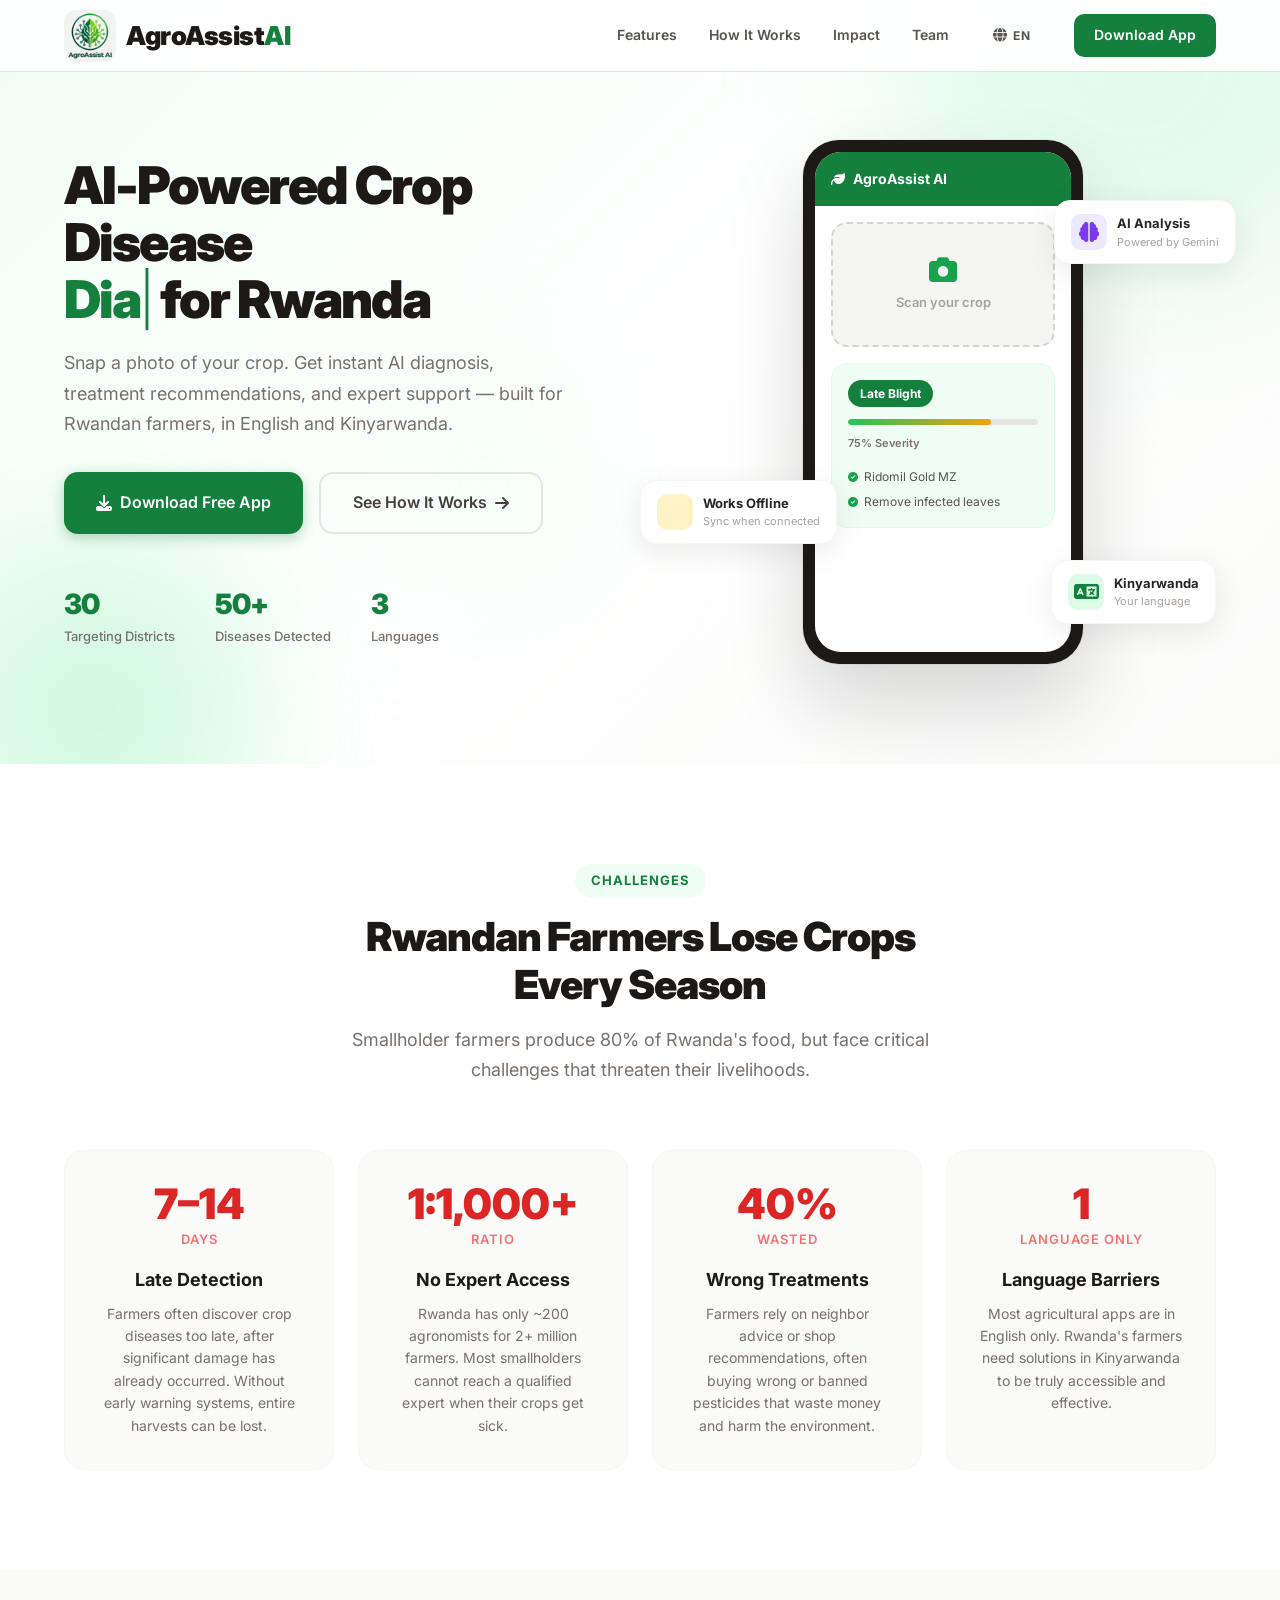
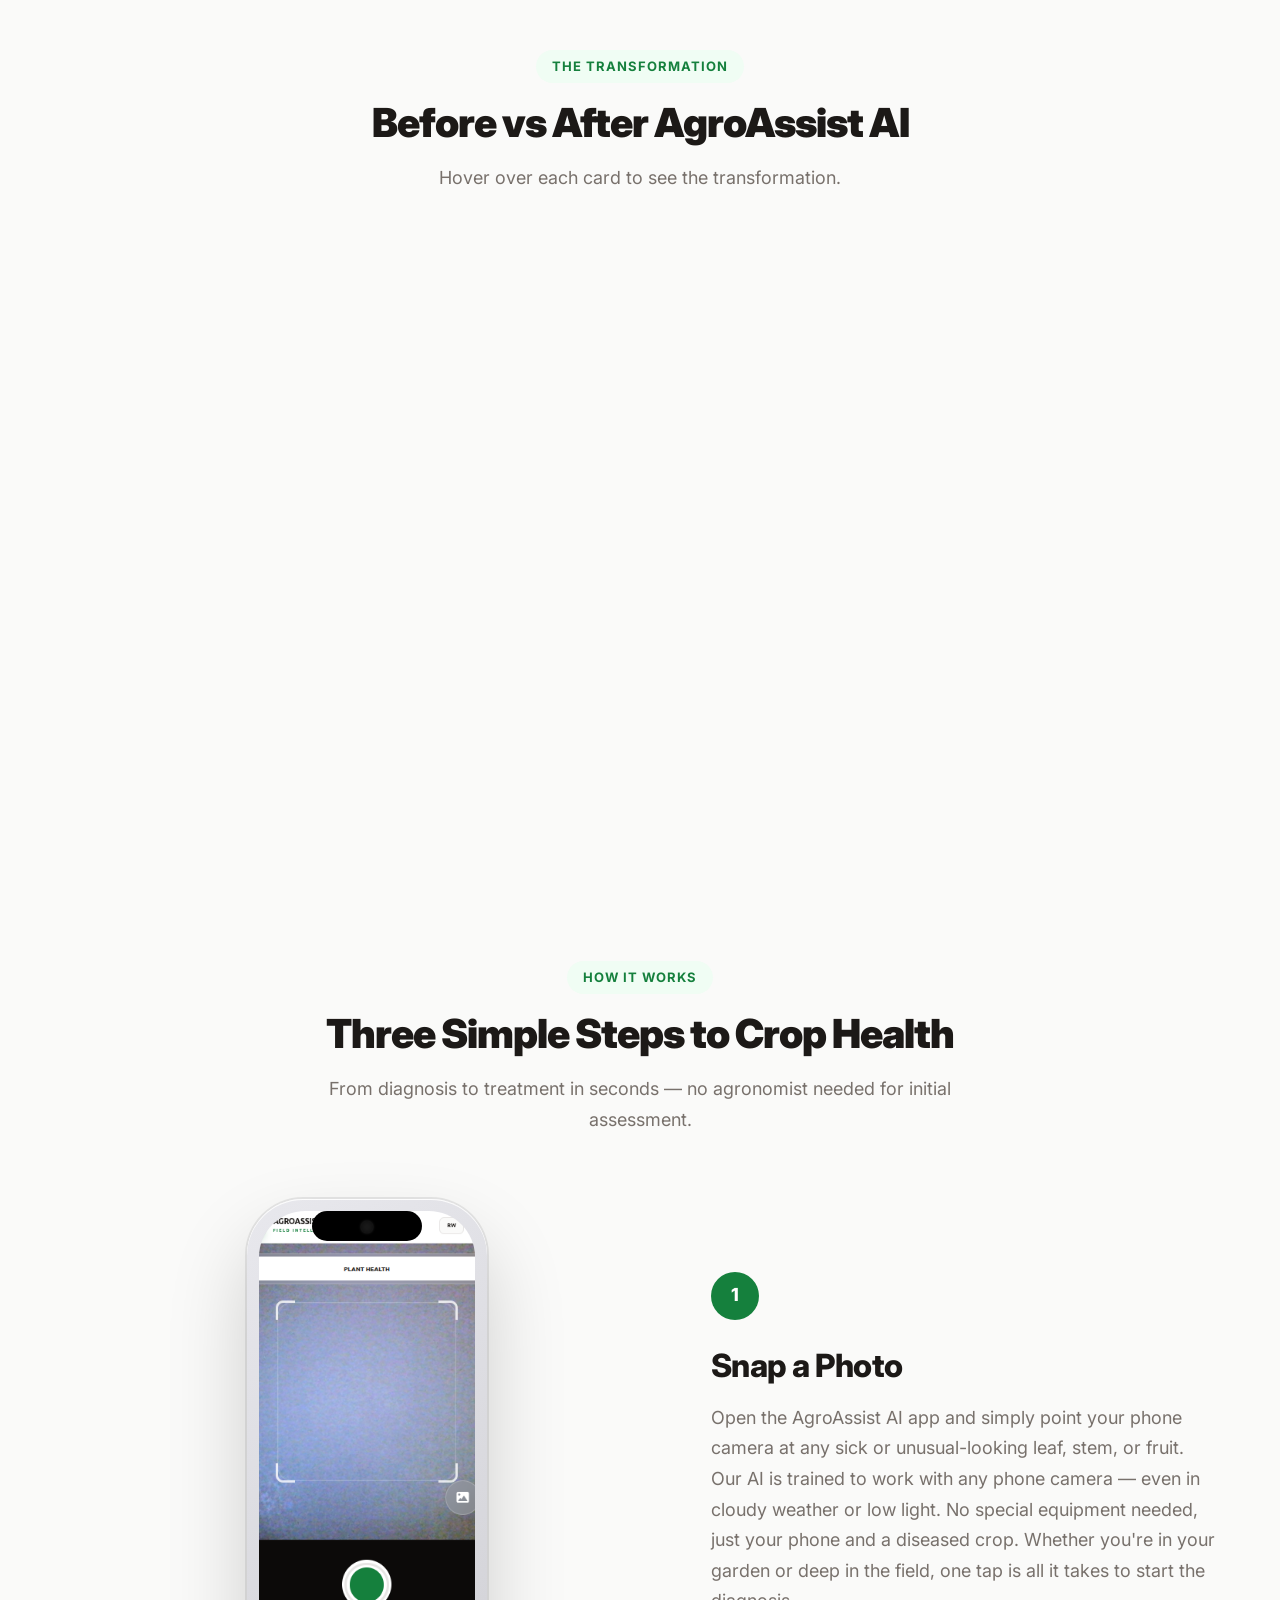
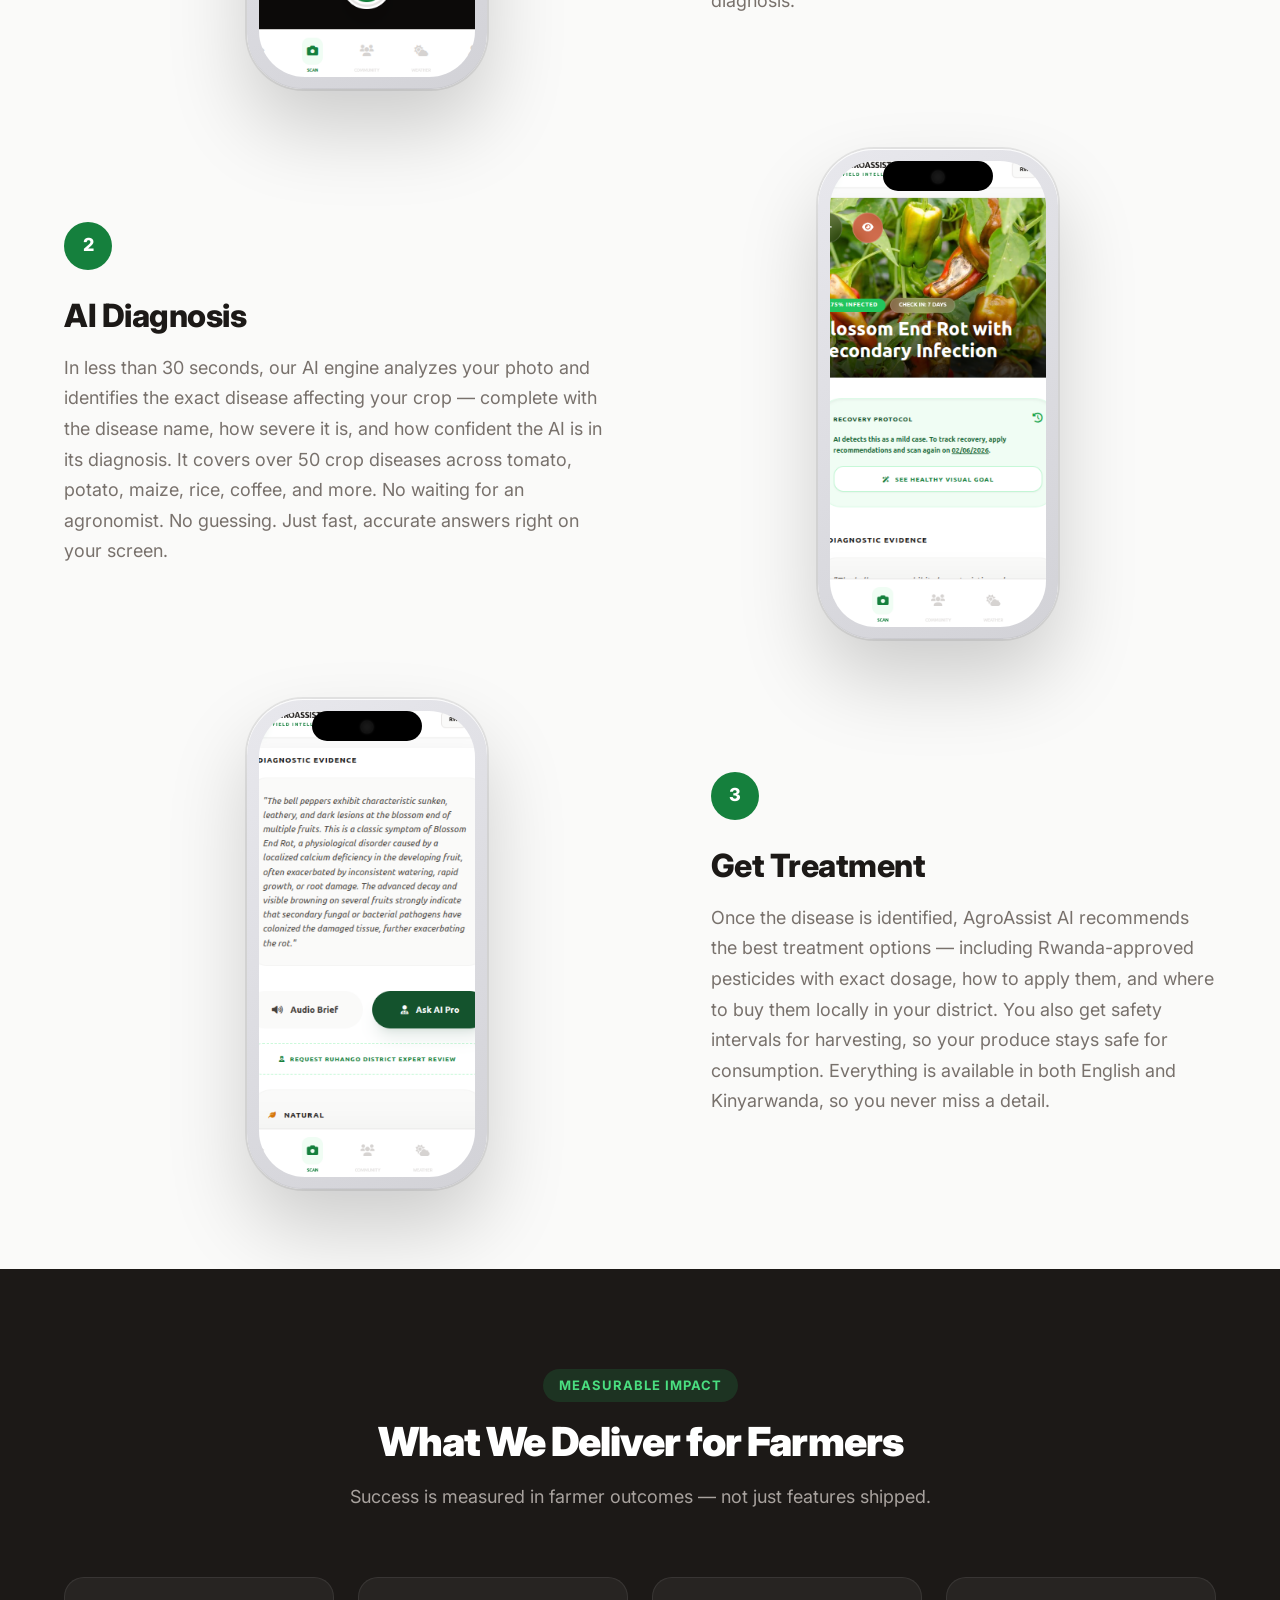
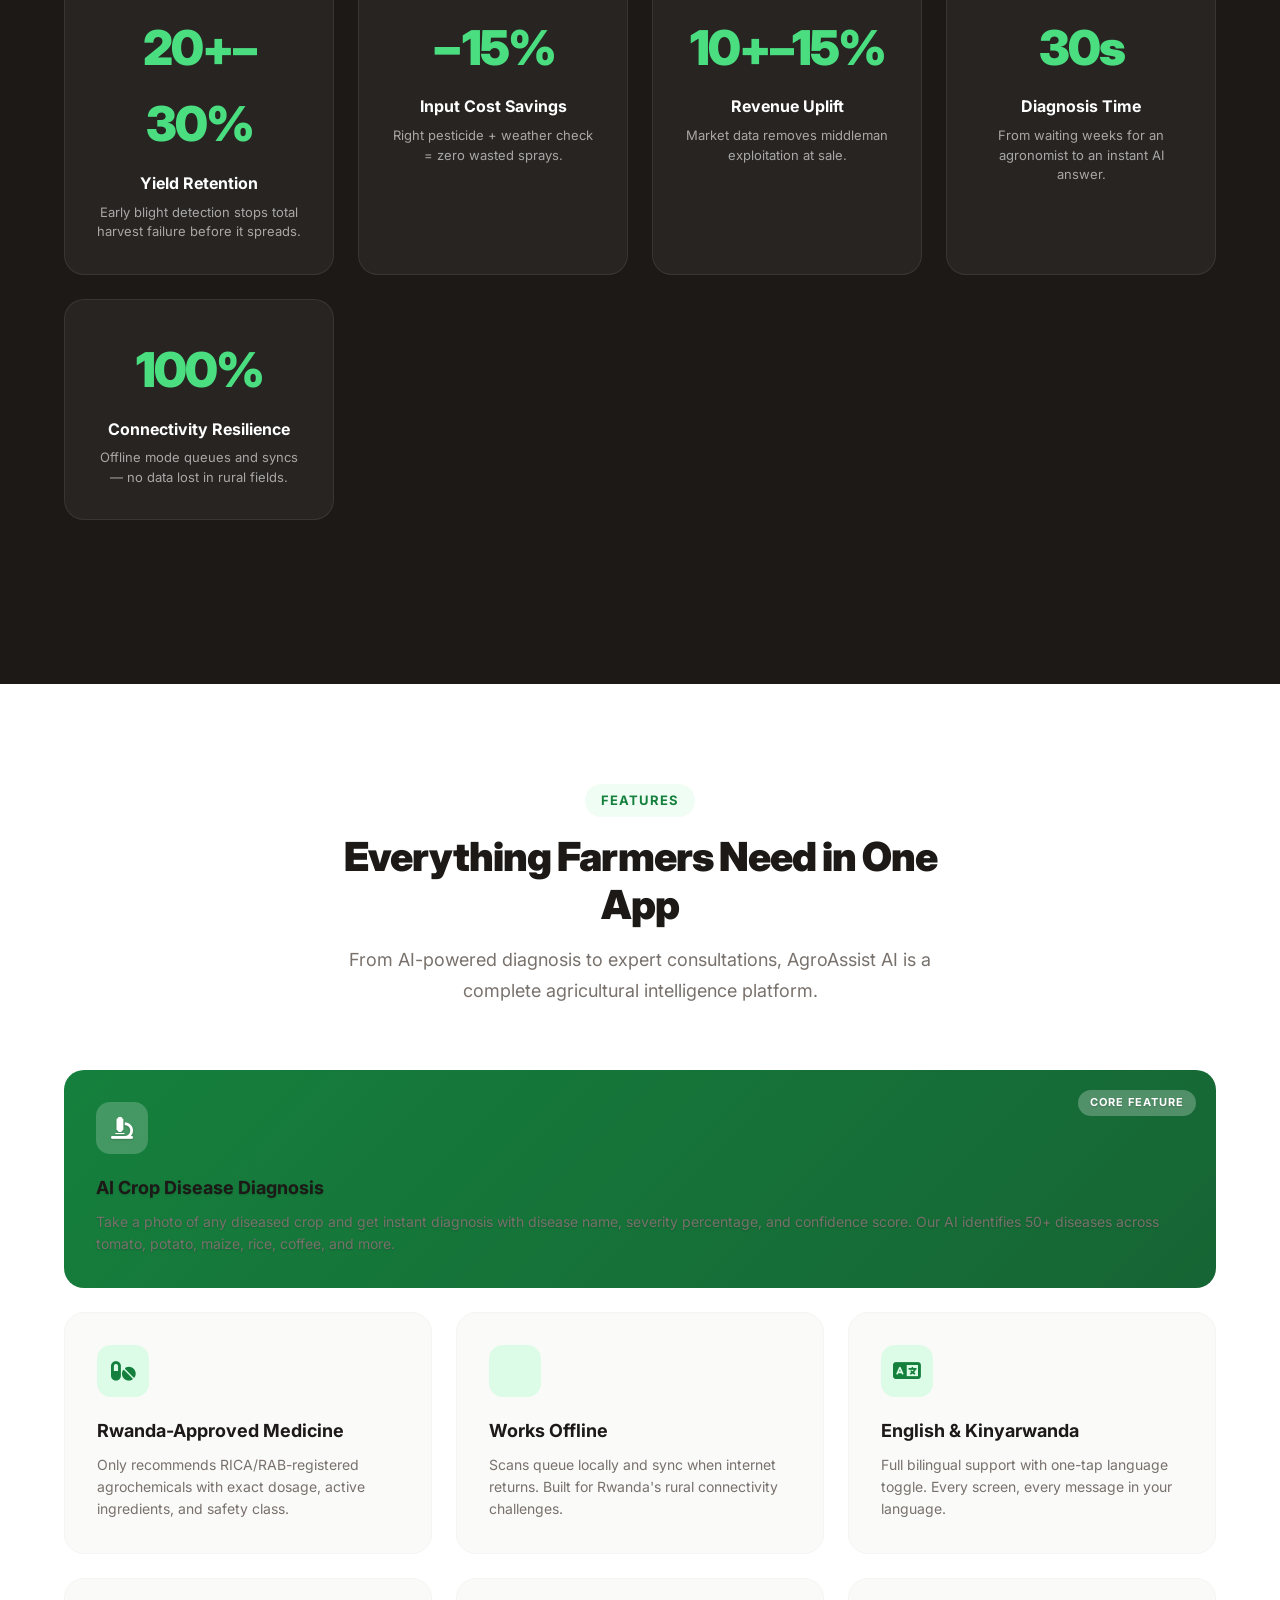
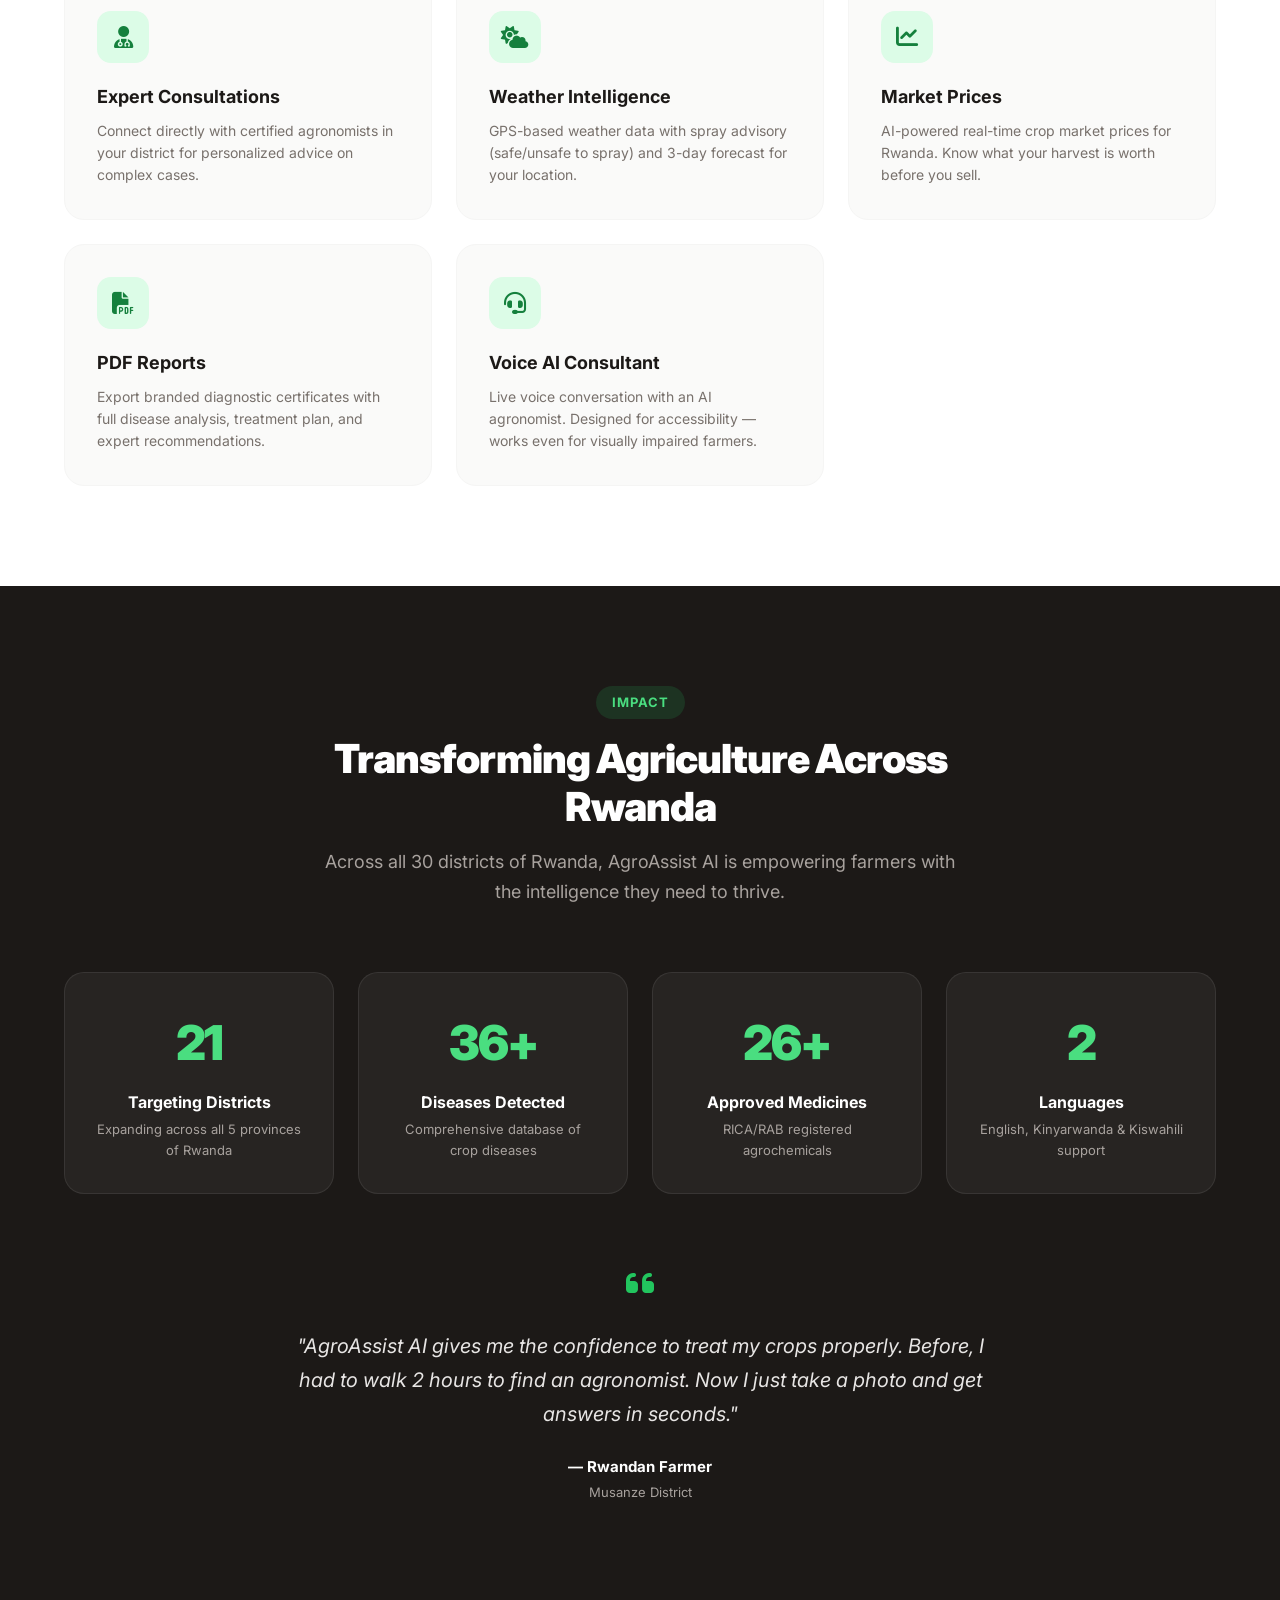
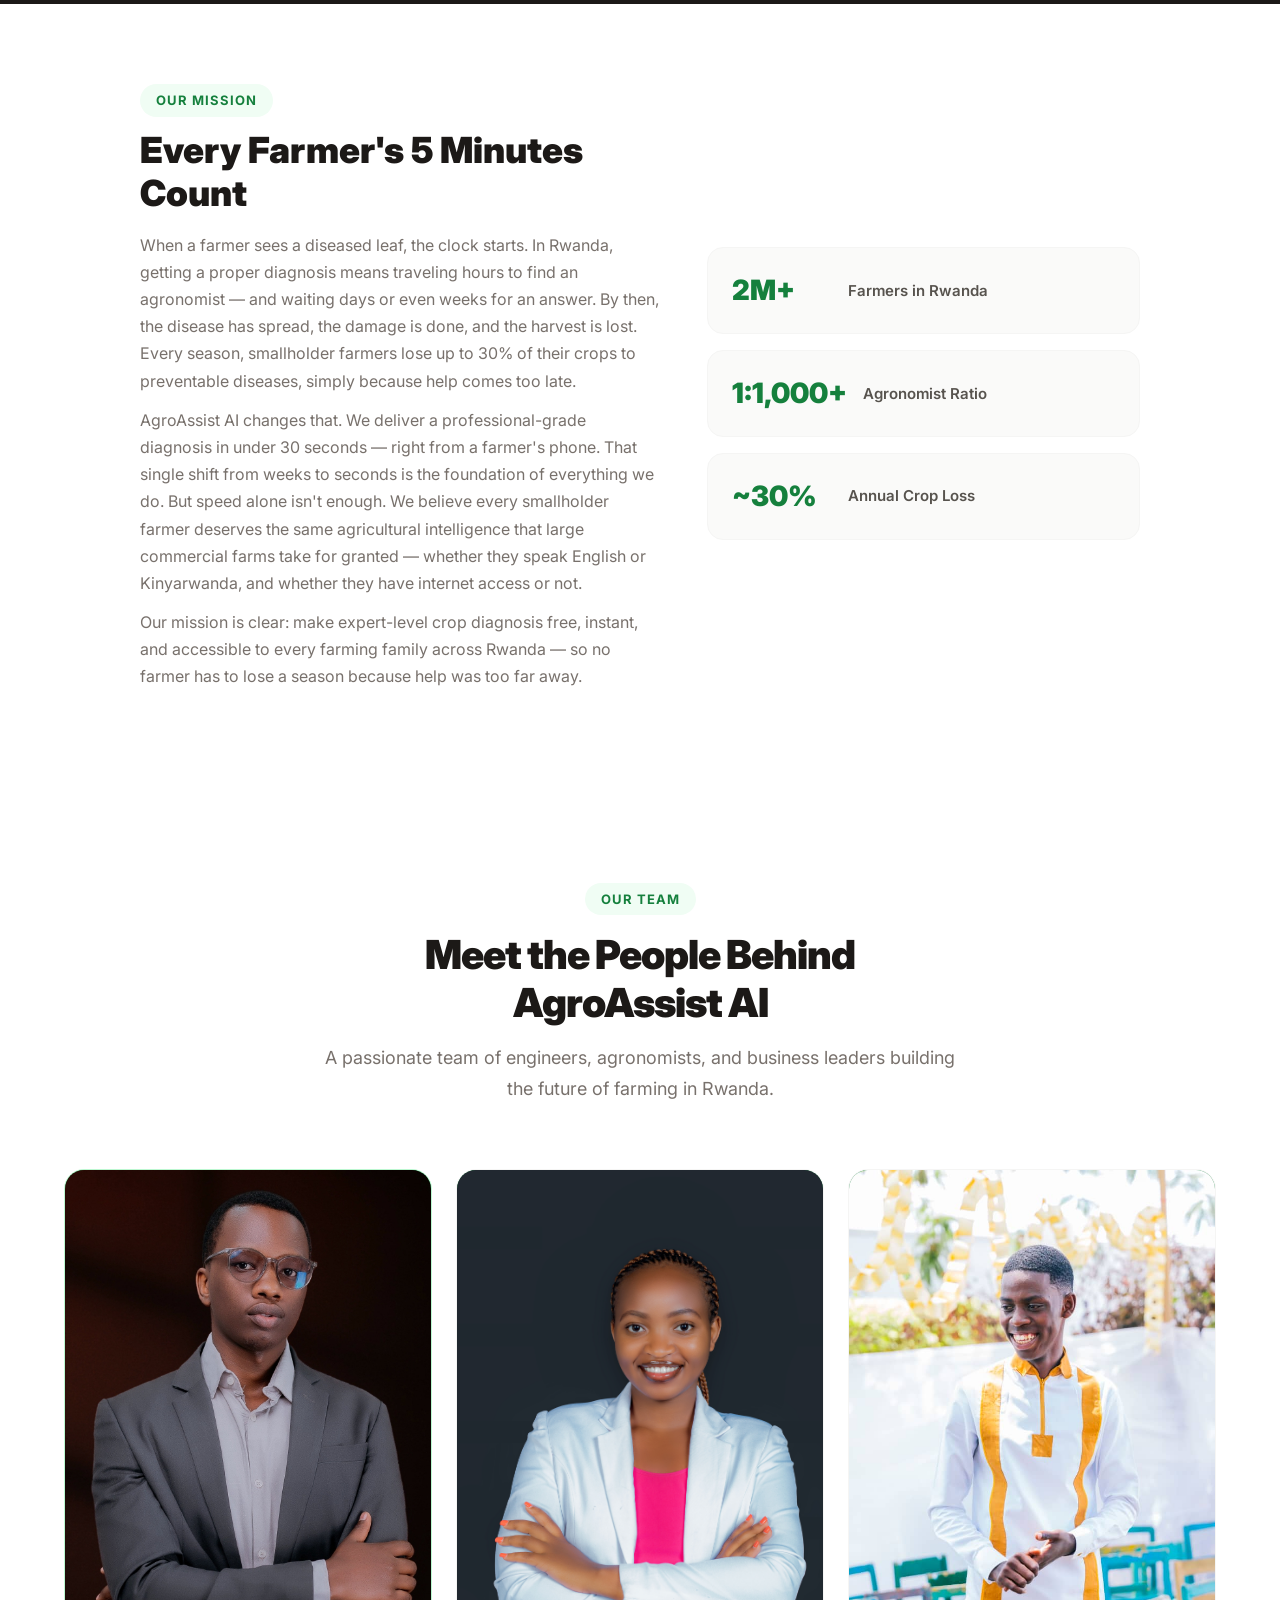
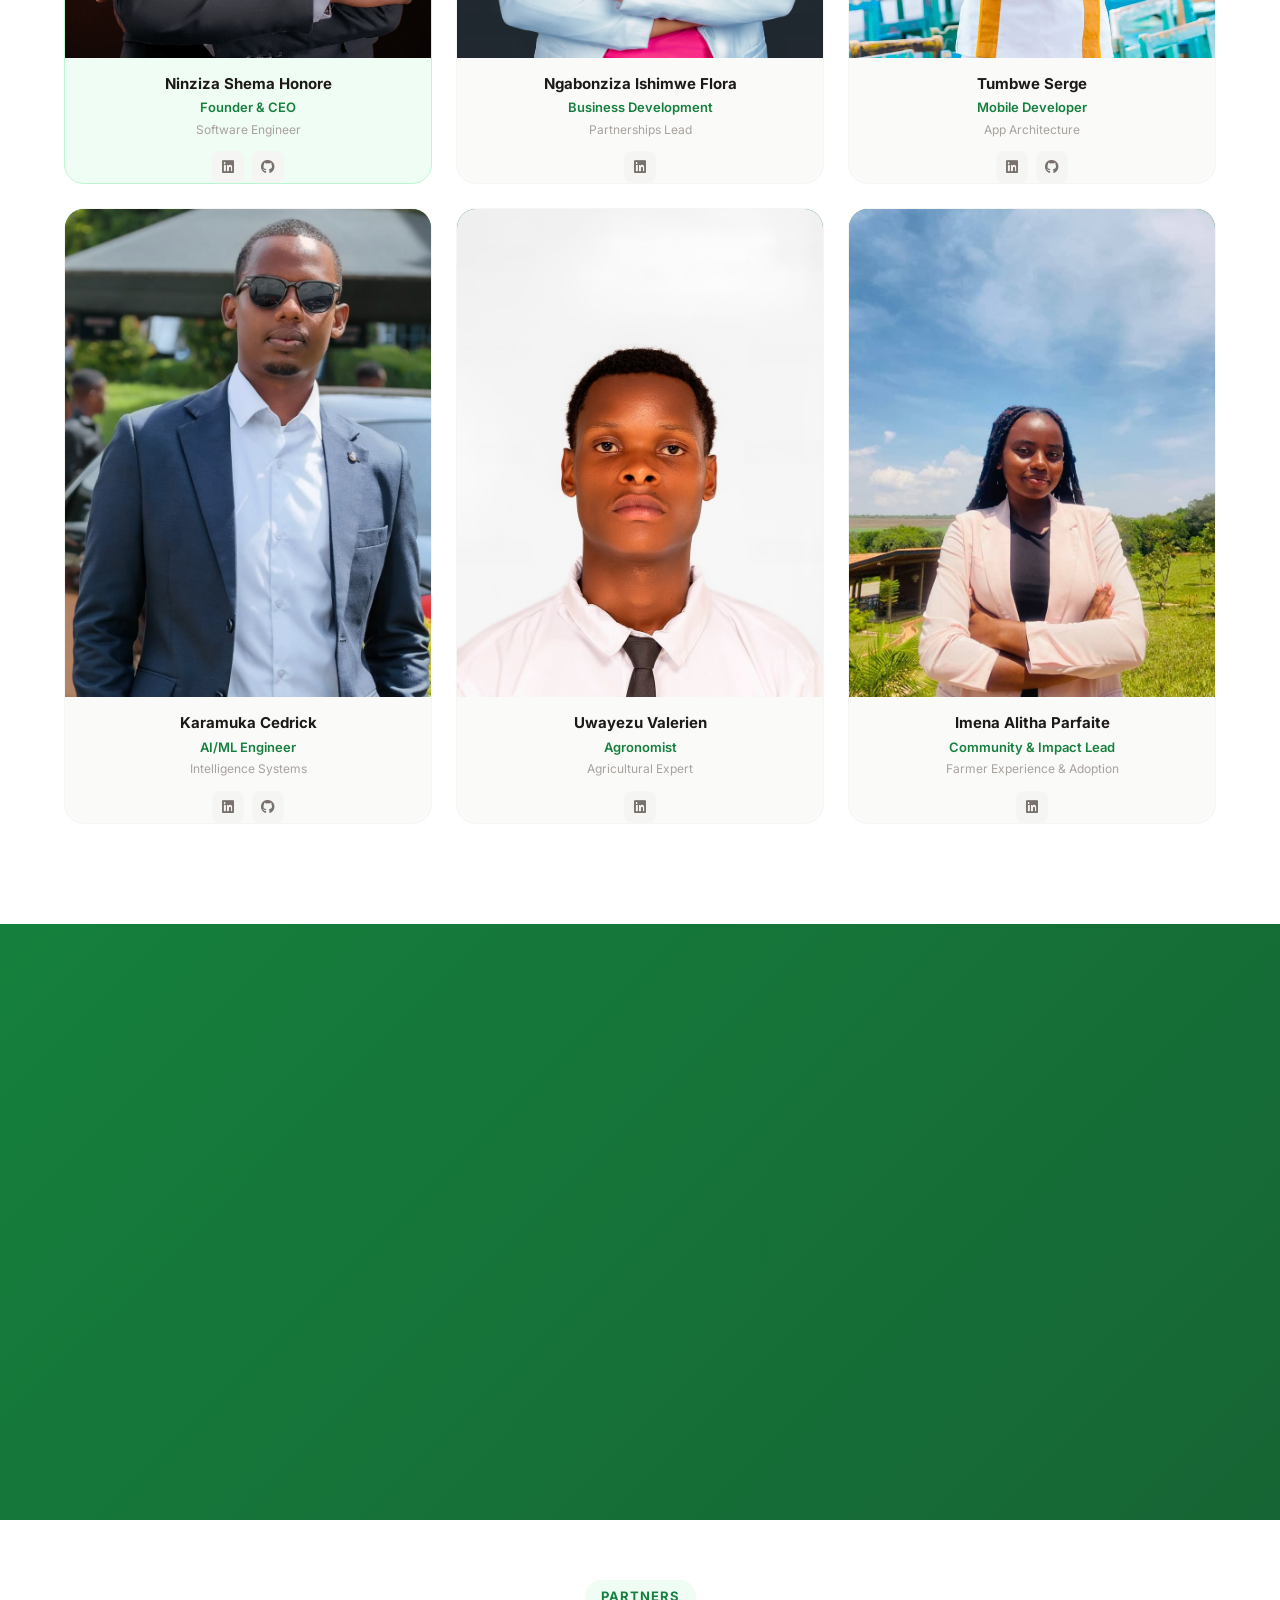
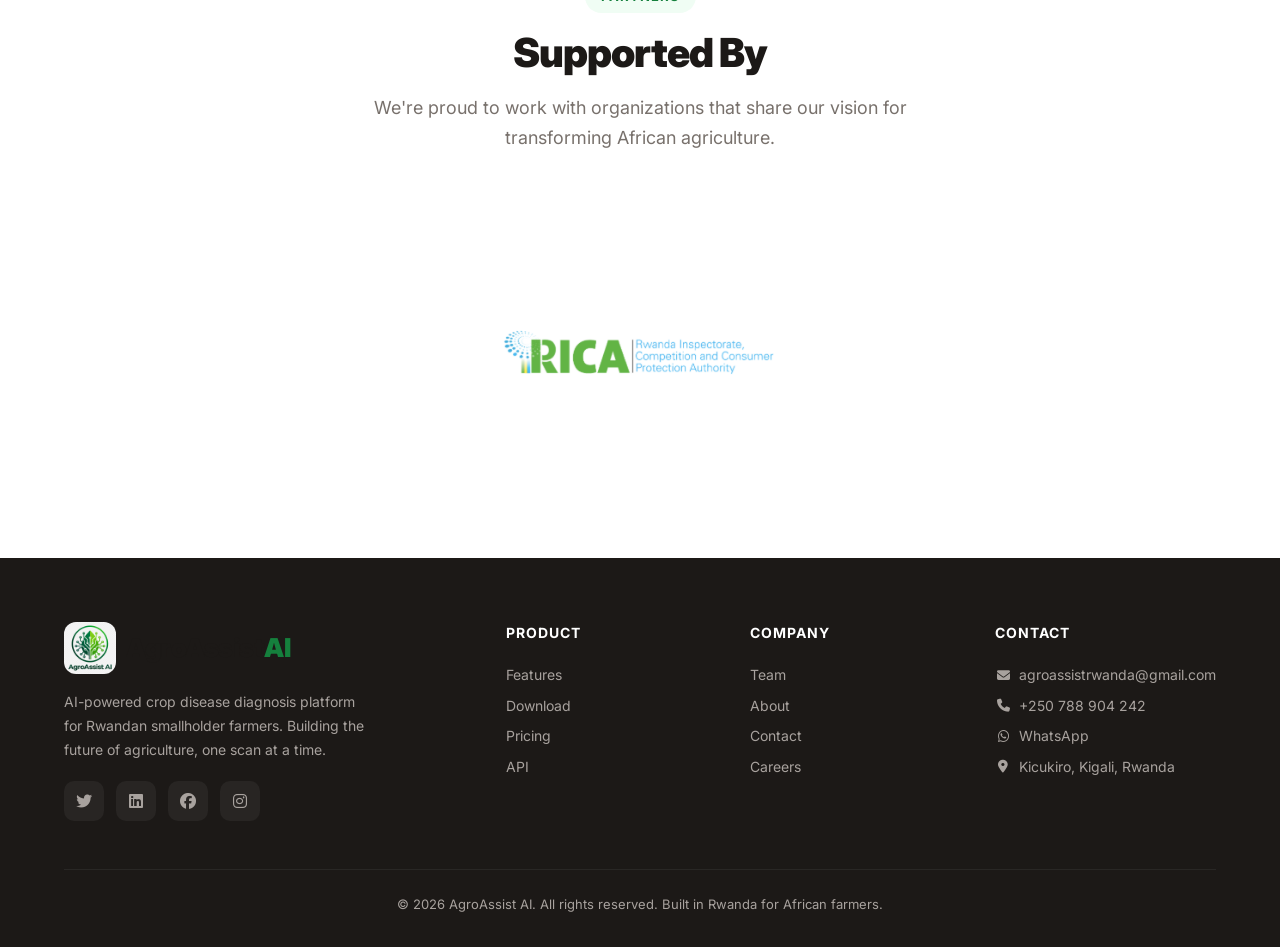
==== commit db7c14e9: "Add Search Console HTML tag verification for agroassist-ai-web" ====
--- a/index.html
+++ b/index.html
@@ -6,6 +6,7 @@
     <title data-i18n="page_title">AgroAssist AI - Smart Crop Disease Diagnosis for Rwanda</title>
     <meta name="description" data-i18n="page_desc" content="AI-powered crop disease diagnosis platform for Rwandan smallholder farmers. Snap a photo, get instant diagnosis and treatment recommendations.">
     <meta name="google-site-verification" content="V5BrFATtV0sPdvi91mX_6B4UL_hOXANl4B_RA7Q4bK4">
+    <meta name="google-site-verification" content="XUe3D1-8j2vdVmSQbaHccPJHF5SP7LxQvYo3x17Gyr4" />
     <link rel="icon" type="image/png" href="icon1.png?v=2">
     <link rel="stylesheet" href="styles.css">
     <link rel="preconnect" href="https://fonts.googleapis.com">
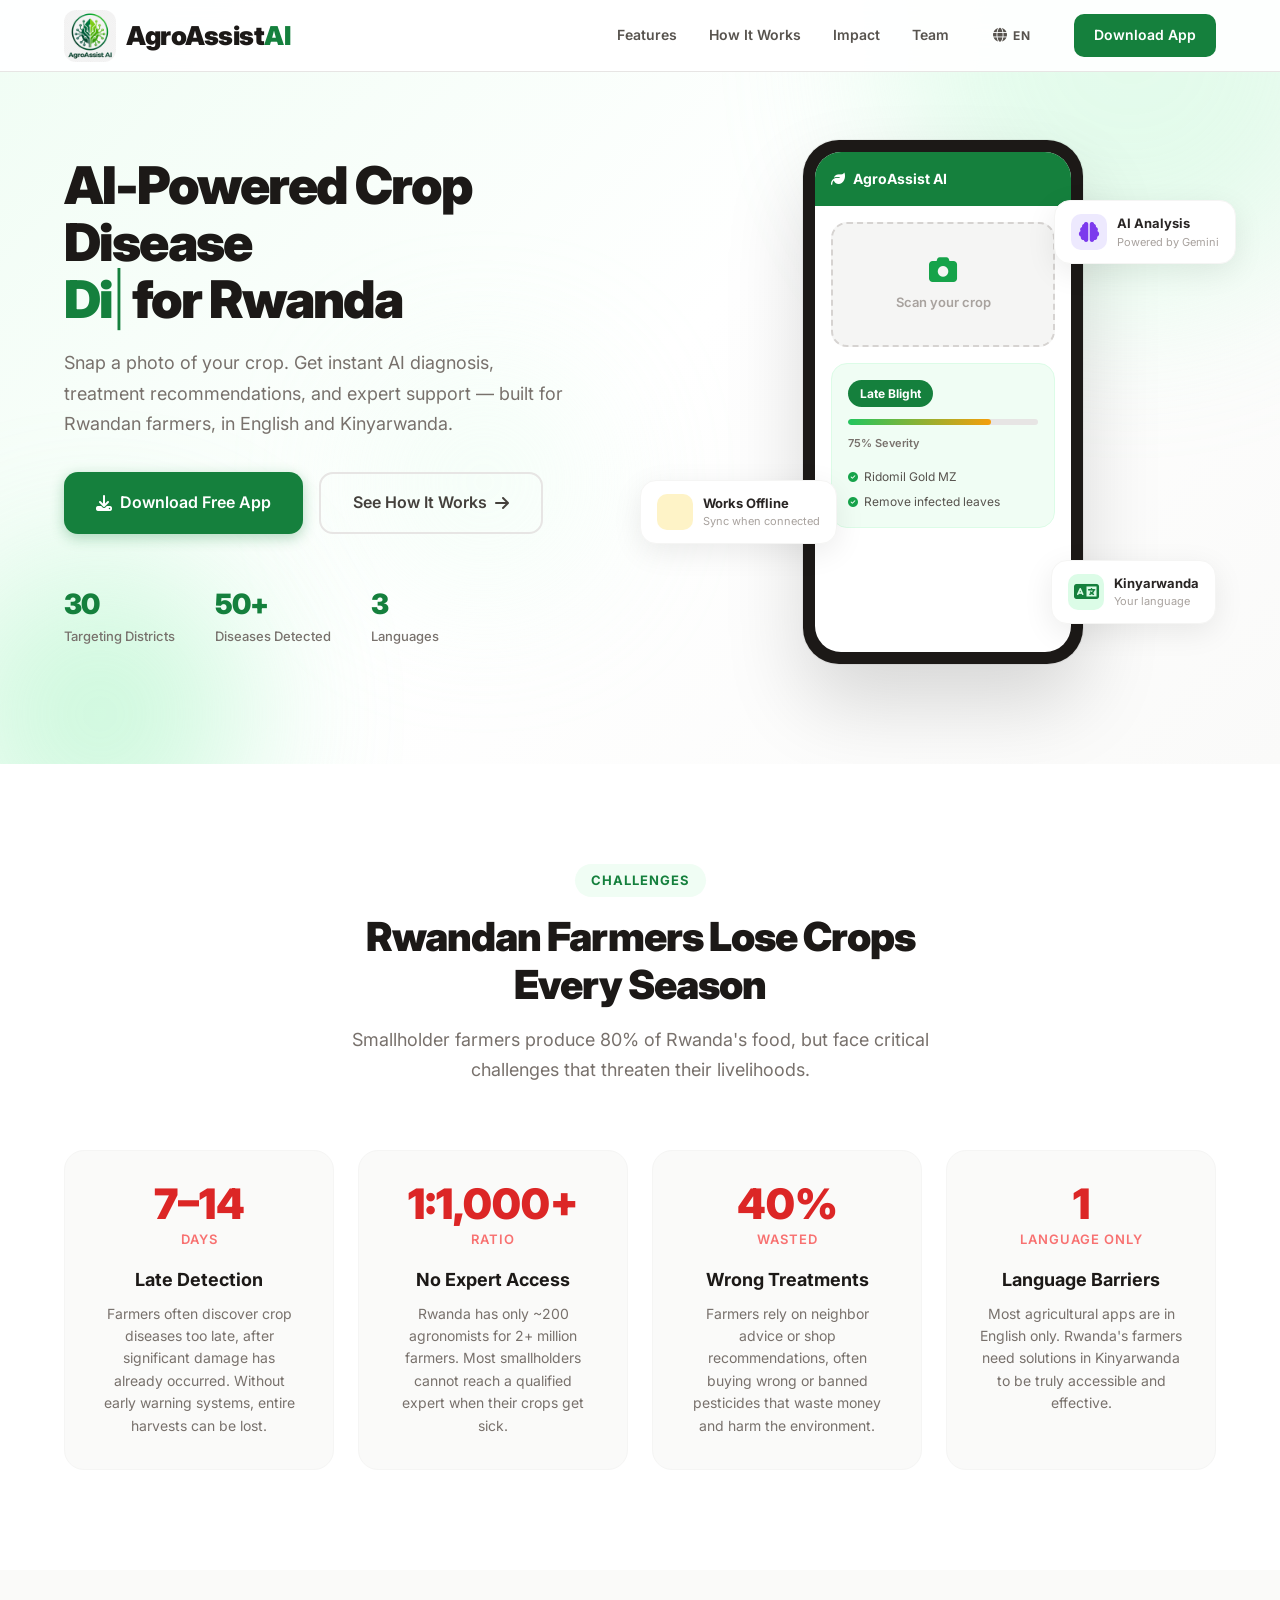
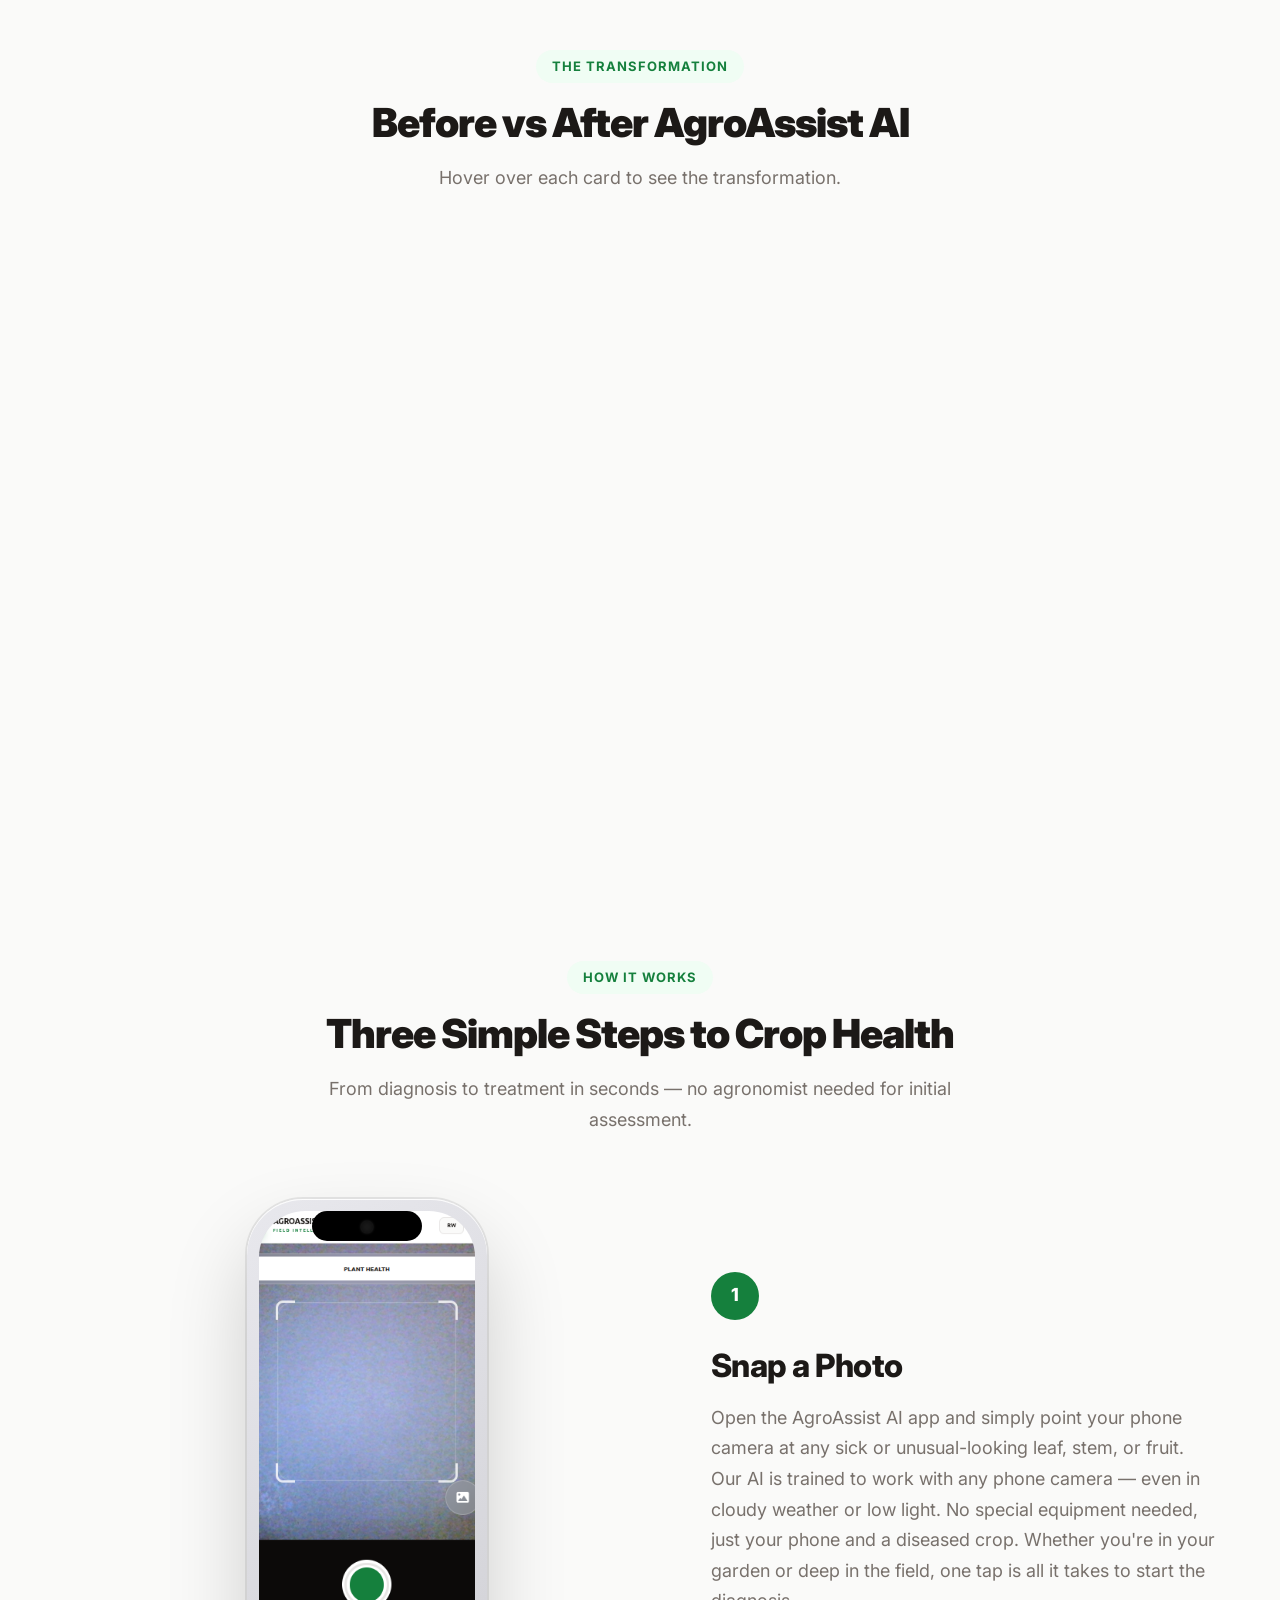
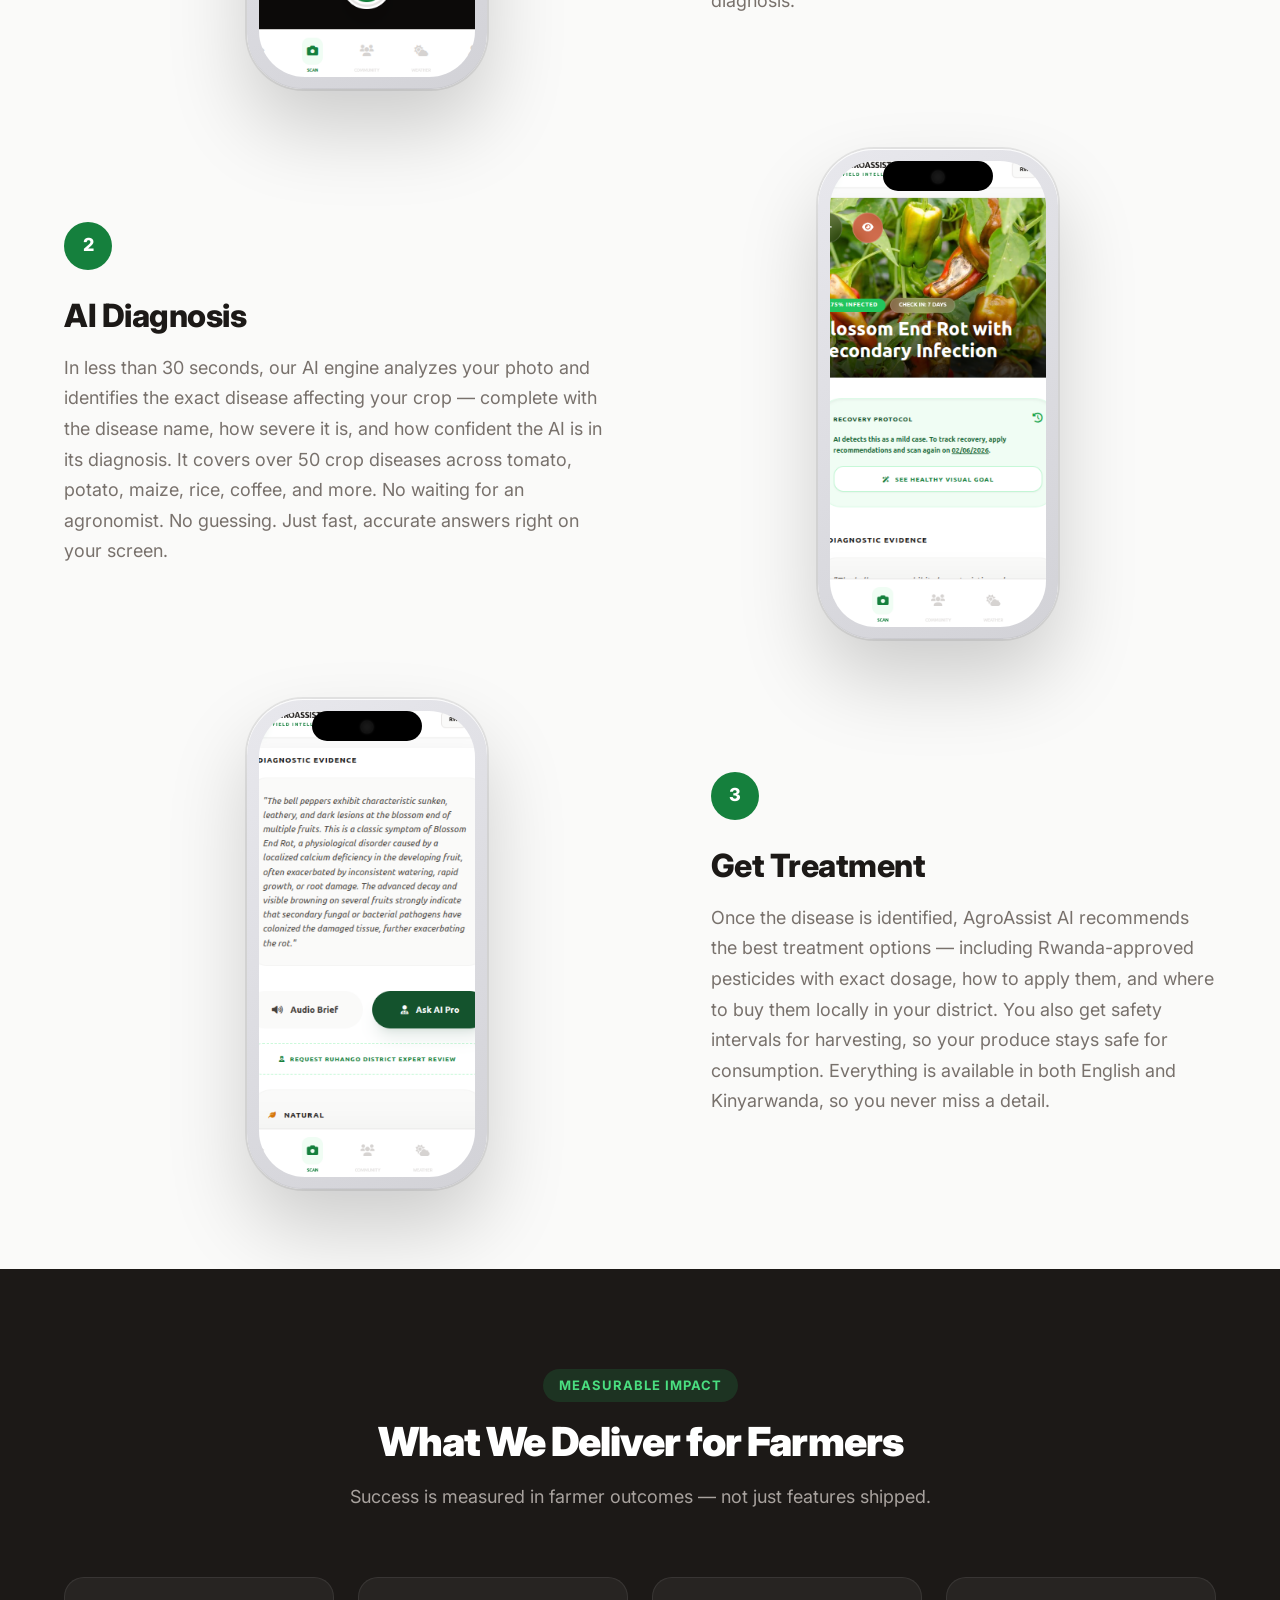
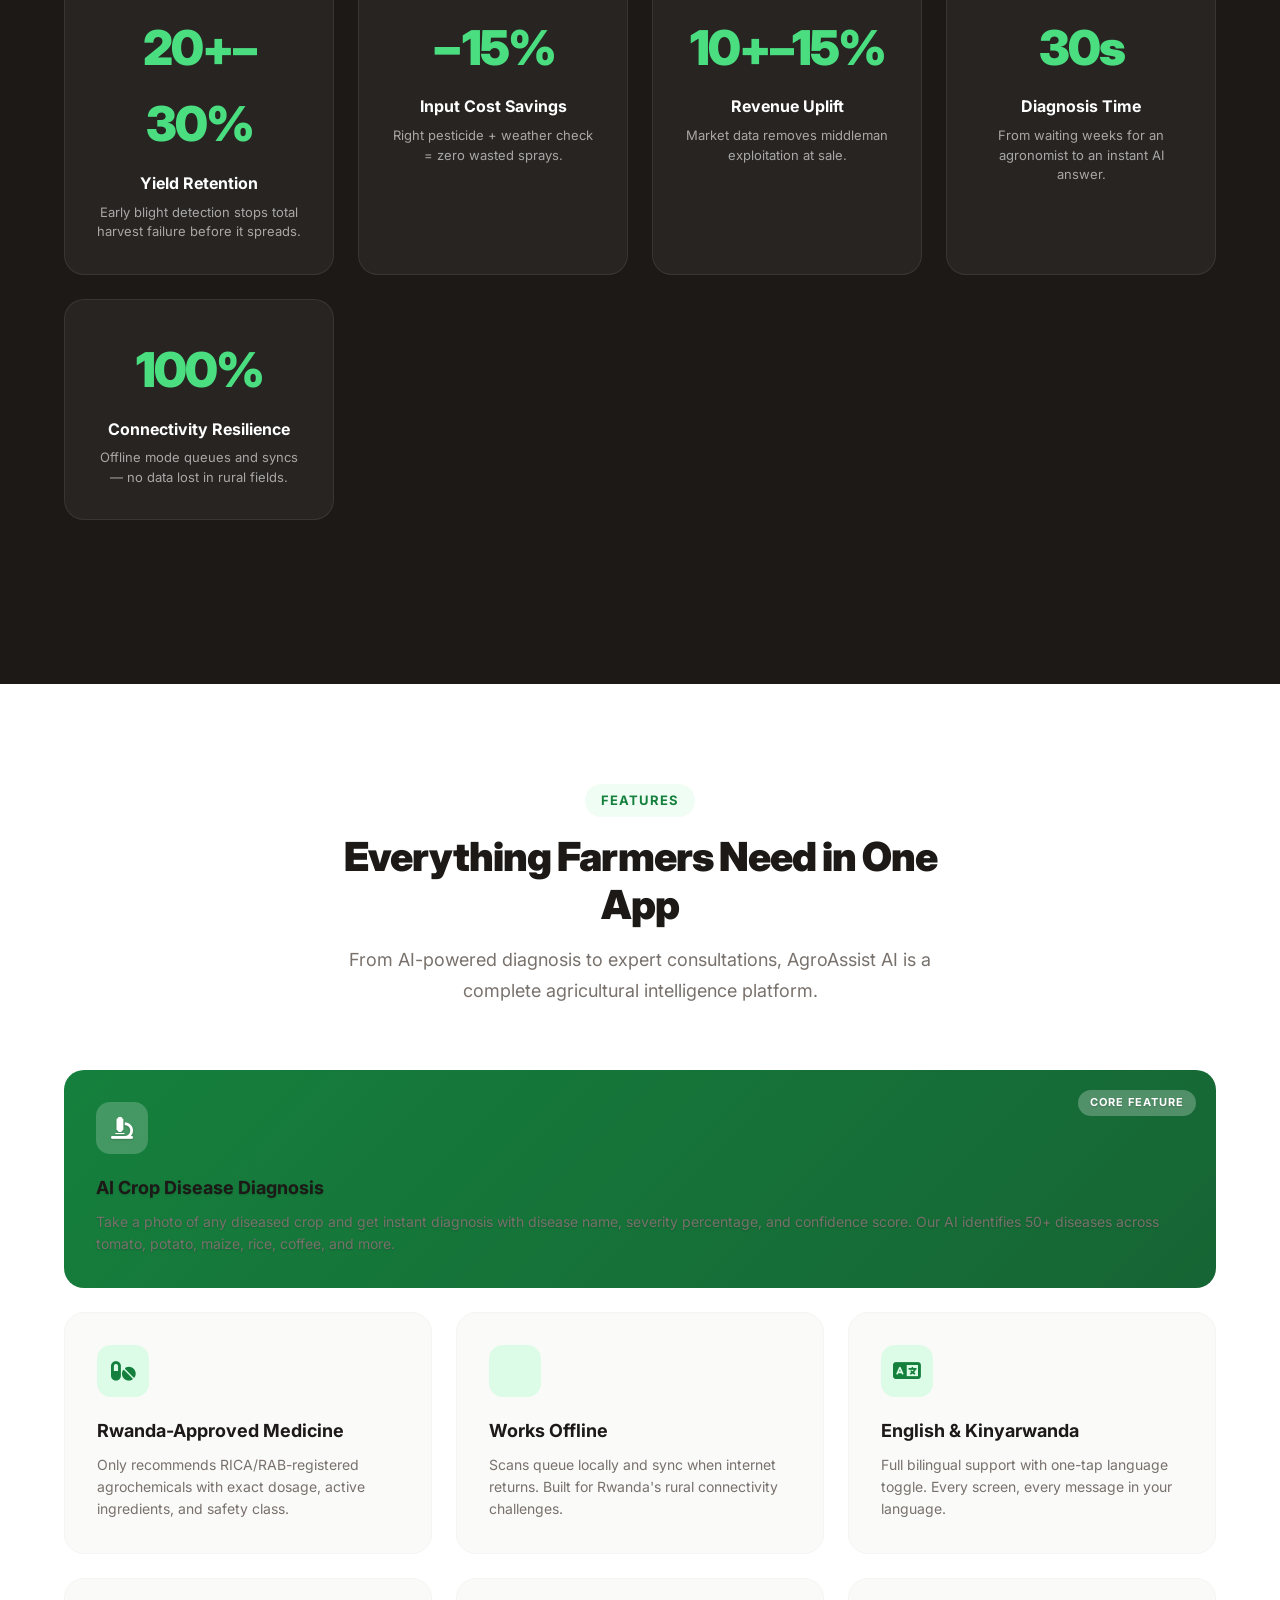
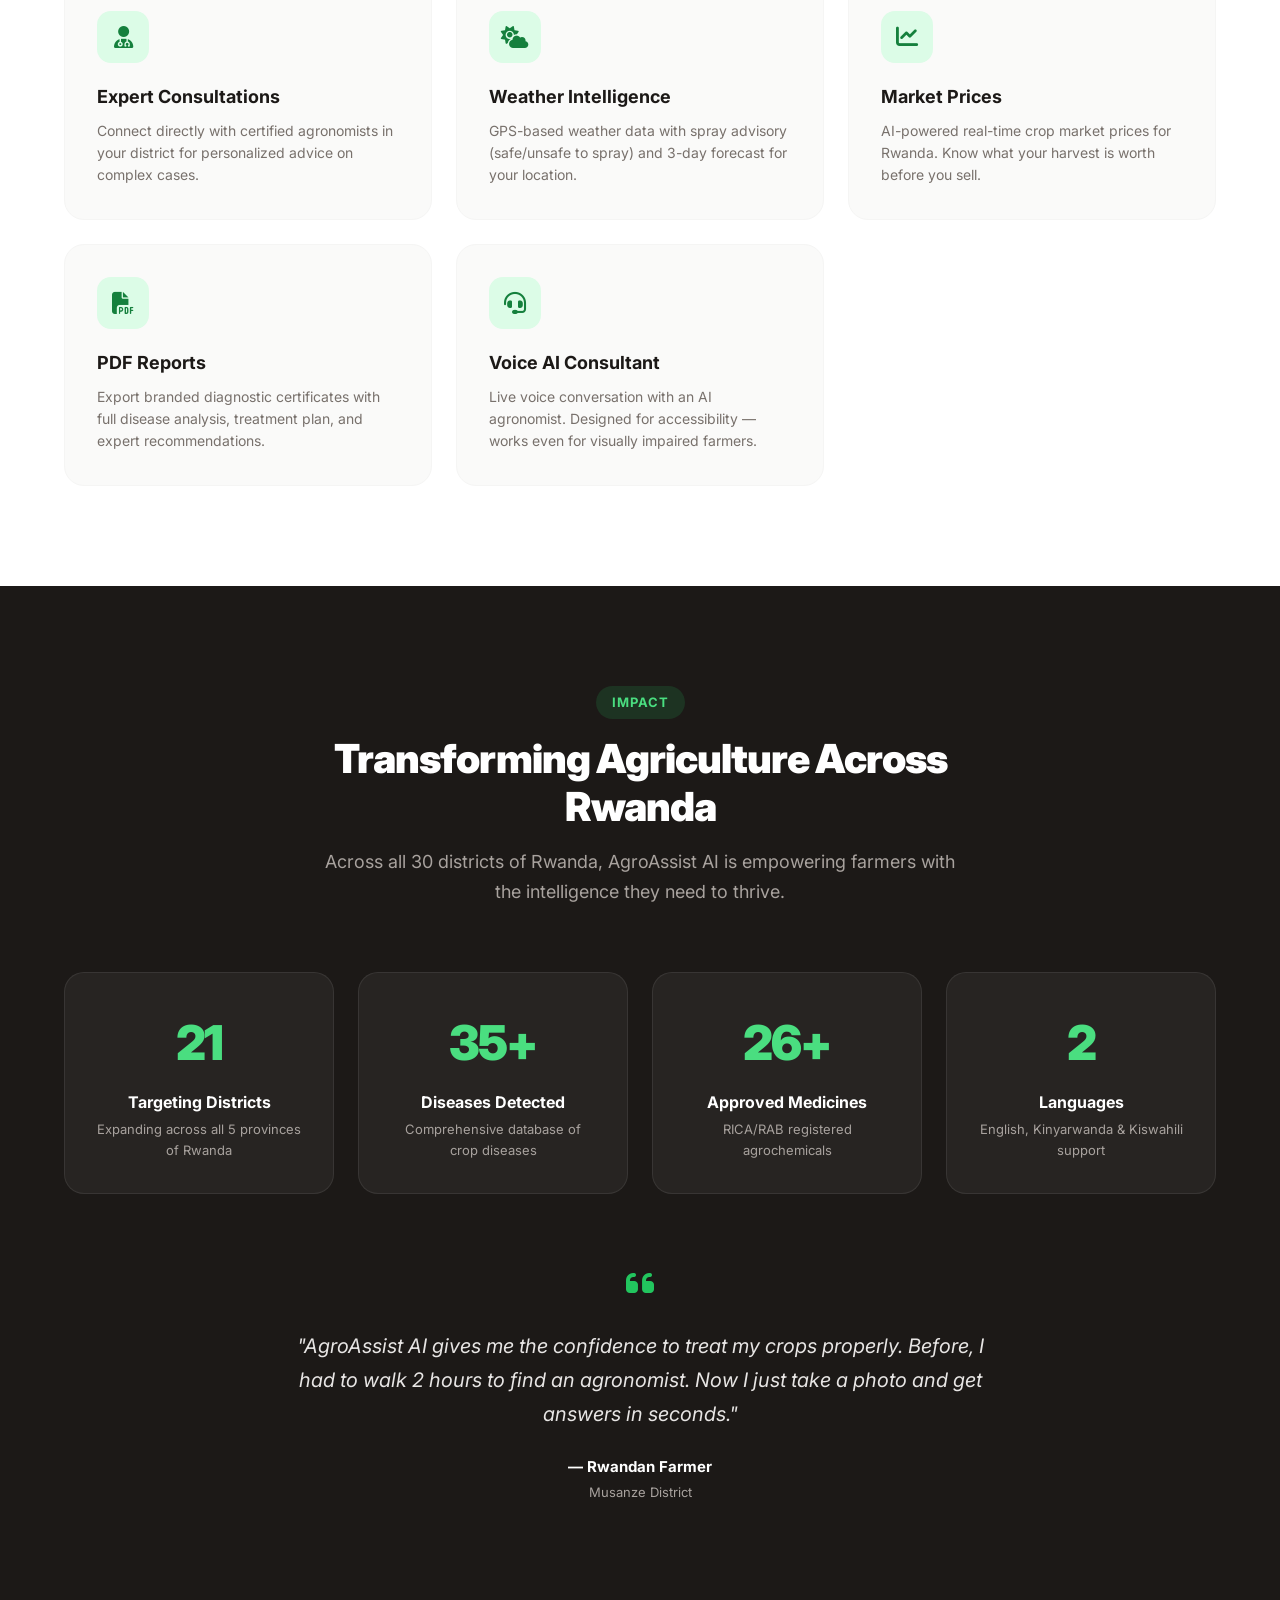
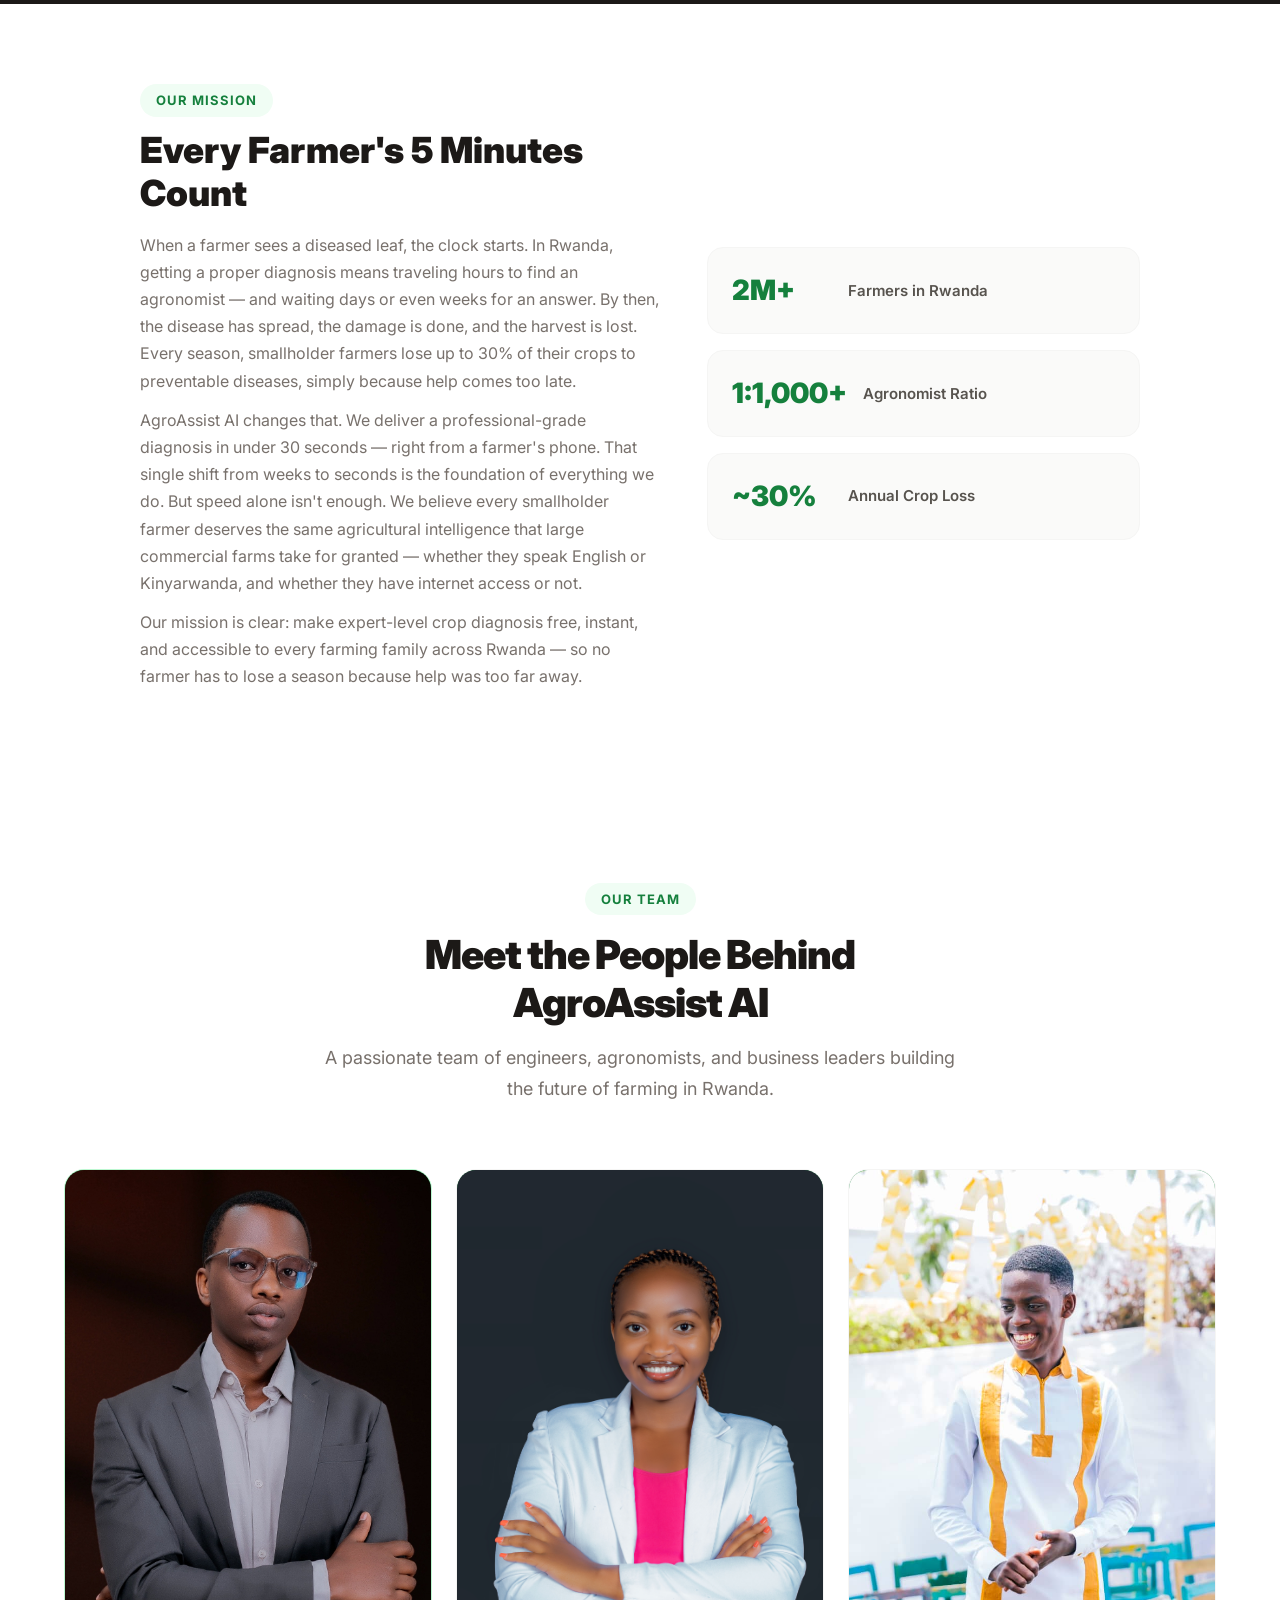
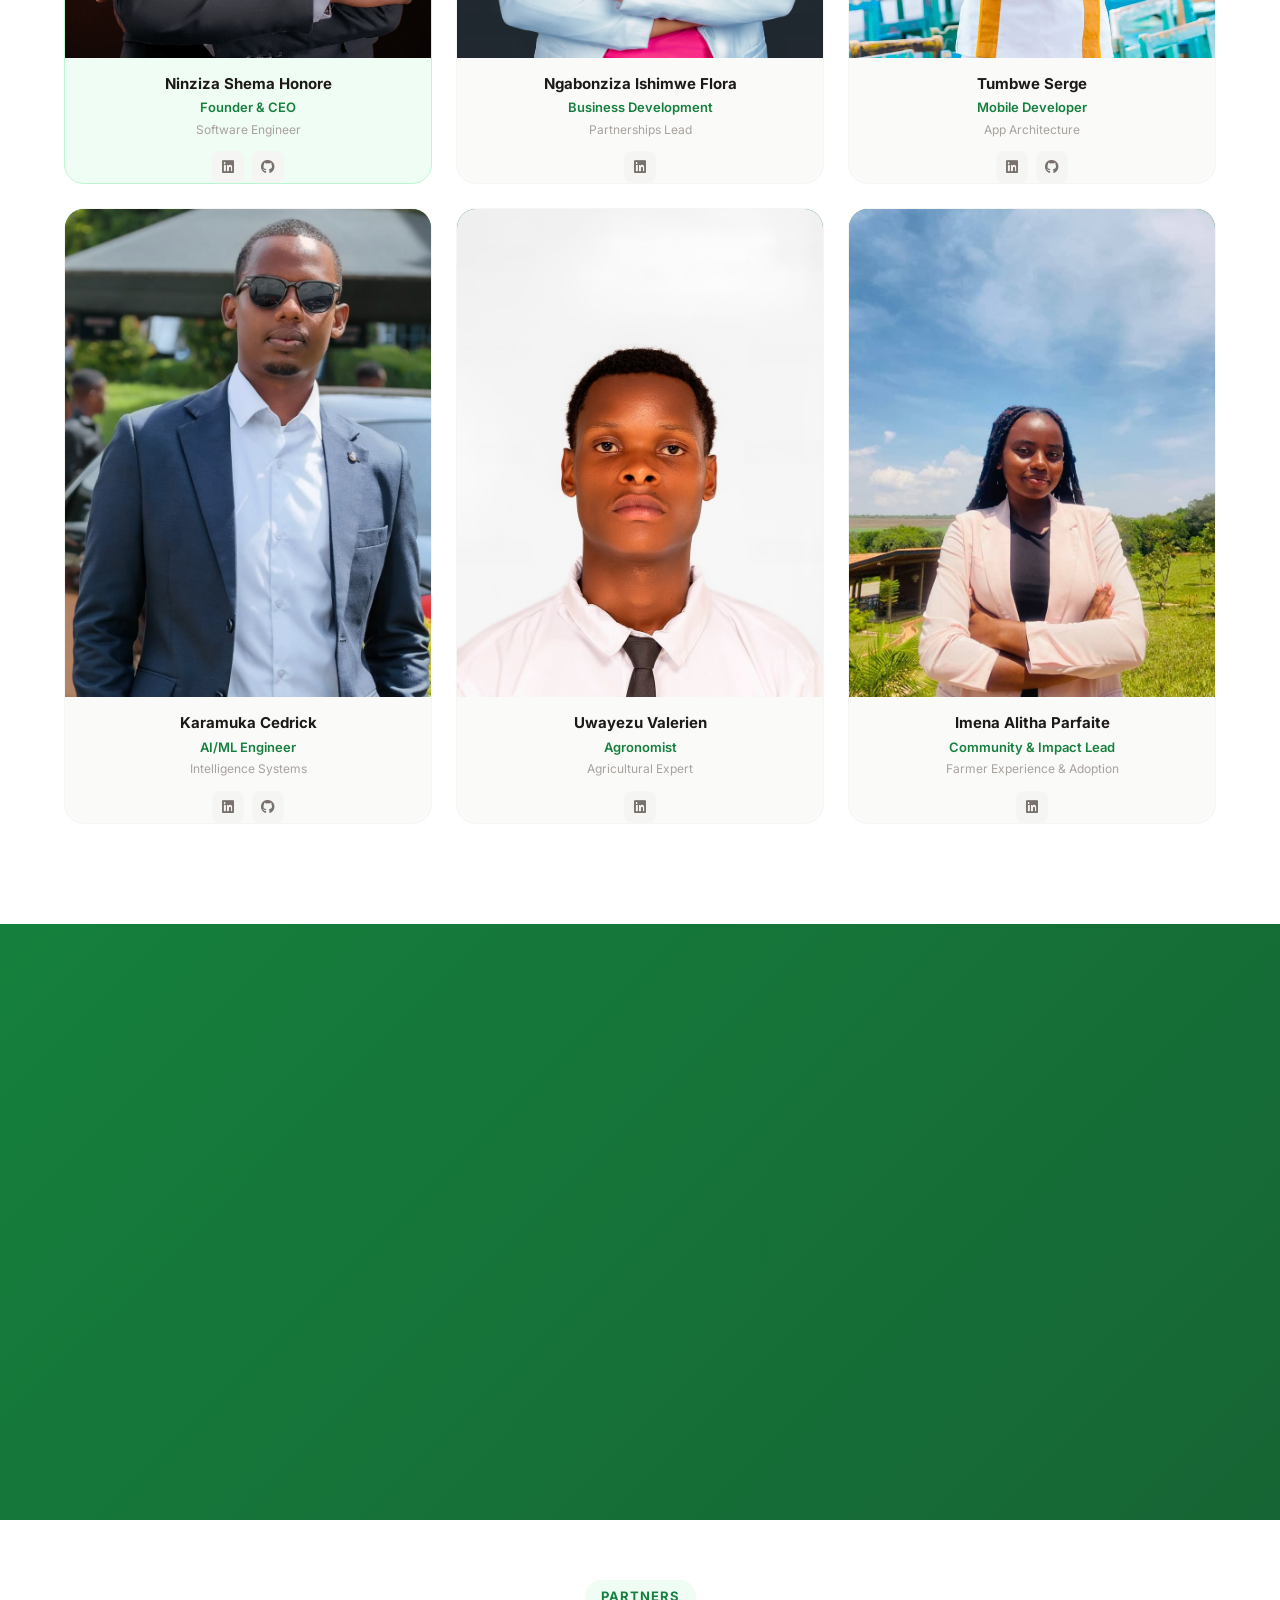
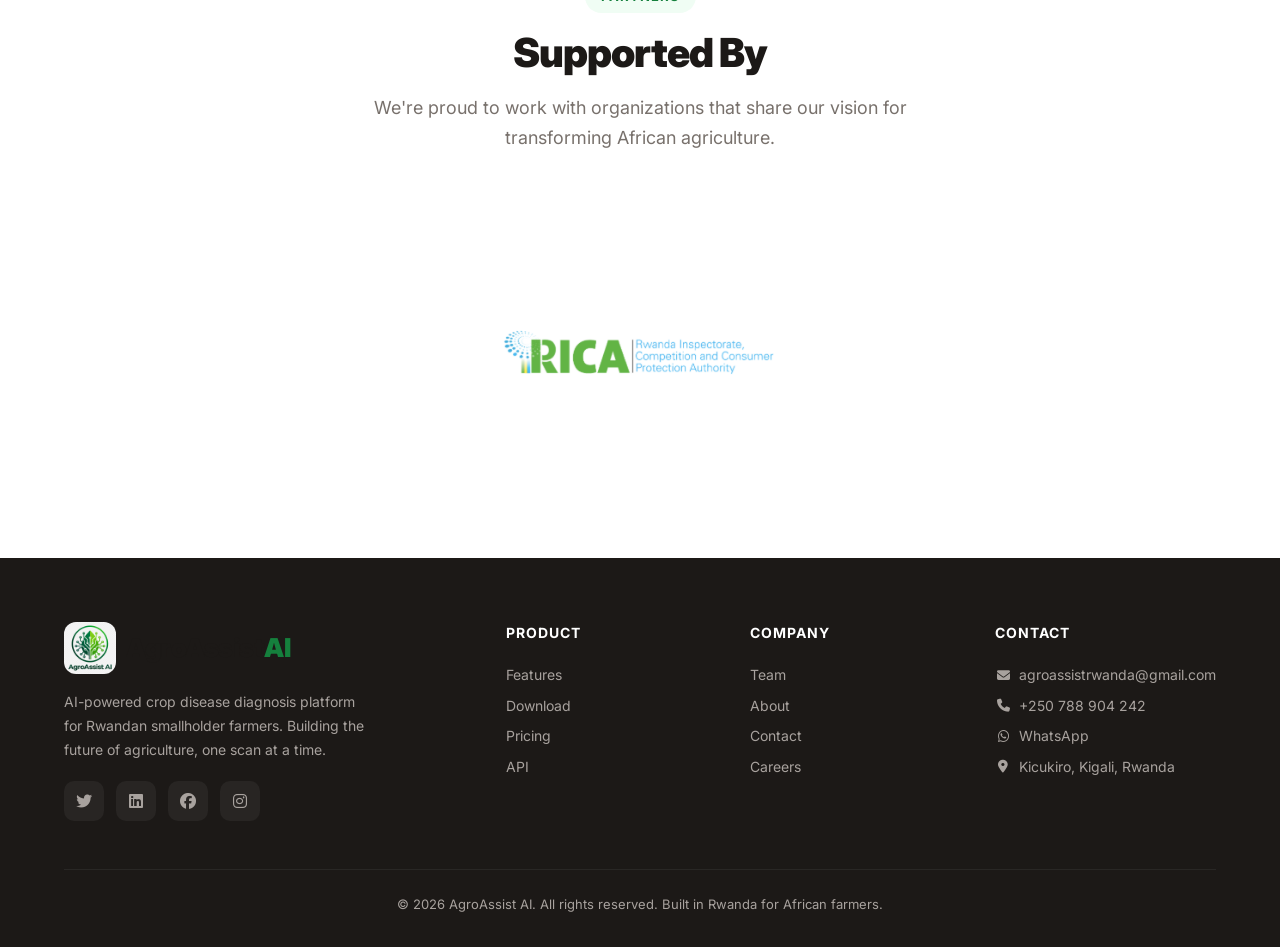
==== commit 4d6e271d: "Mobile: show hamburger menu up to 1024px and cache-bust assets" ====
--- a/index.html
+++ b/index.html
@@ -8,7 +8,7 @@
     <meta name="google-site-verification" content="V5BrFATtV0sPdvi91mX_6B4UL_hOXANl4B_RA7Q4bK4">
     <meta name="google-site-verification" content="XUe3D1-8j2vdVmSQbaHccPJHF5SP7LxQvYo3x17Gyr4" />
     <link rel="icon" type="image/png" href="icon1.png?v=2">
-    <link rel="stylesheet" href="styles.css">
+    <link rel="stylesheet" href="styles.css?v=2">
     <link rel="preconnect" href="https://fonts.googleapis.com">
     <link rel="preconnect" href="https://fonts.gstatic.com" crossorigin>
     <link href="https://fonts.googleapis.com/css2?family=Inter:wght@400;500;600;700;800;900&display=swap" rel="stylesheet">
@@ -696,6 +696,6 @@
         </div>
     </footer>
 
-    <script src="script.js"></script>
+    <script src="script.js?v=2"></script>
 </body>
 </html>
--- a/styles.css
+++ b/styles.css
@@ -2432,3 +2432,14 @@
         font-size: 13px;
     }
 }
+
+/* Tablet / landscape phone: use hamburger menu so the nav never looks cramped */
+@media (max-width: 1024px) and (min-width: 769px) {
+    .nav-links {
+        display: none;
+    }
+
+    .mobile-menu-btn {
+        display: block;
+    }
+}
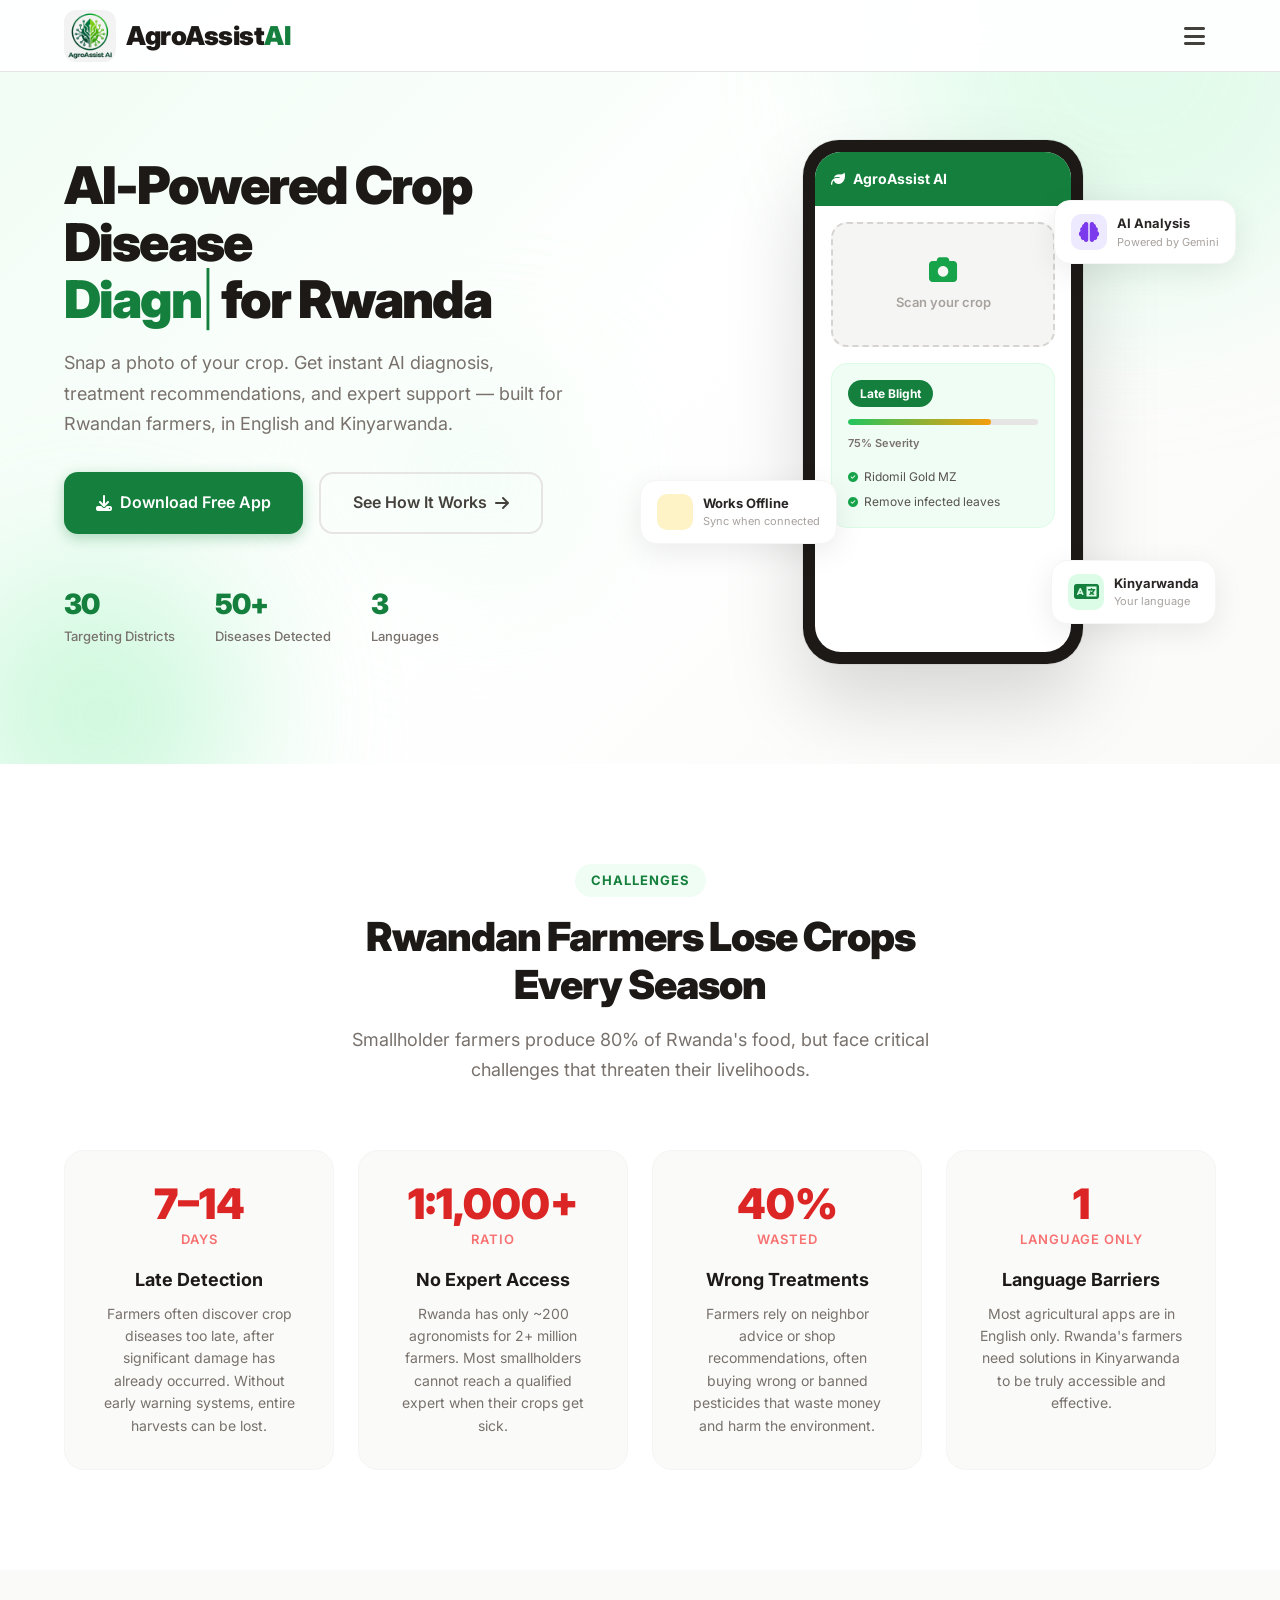
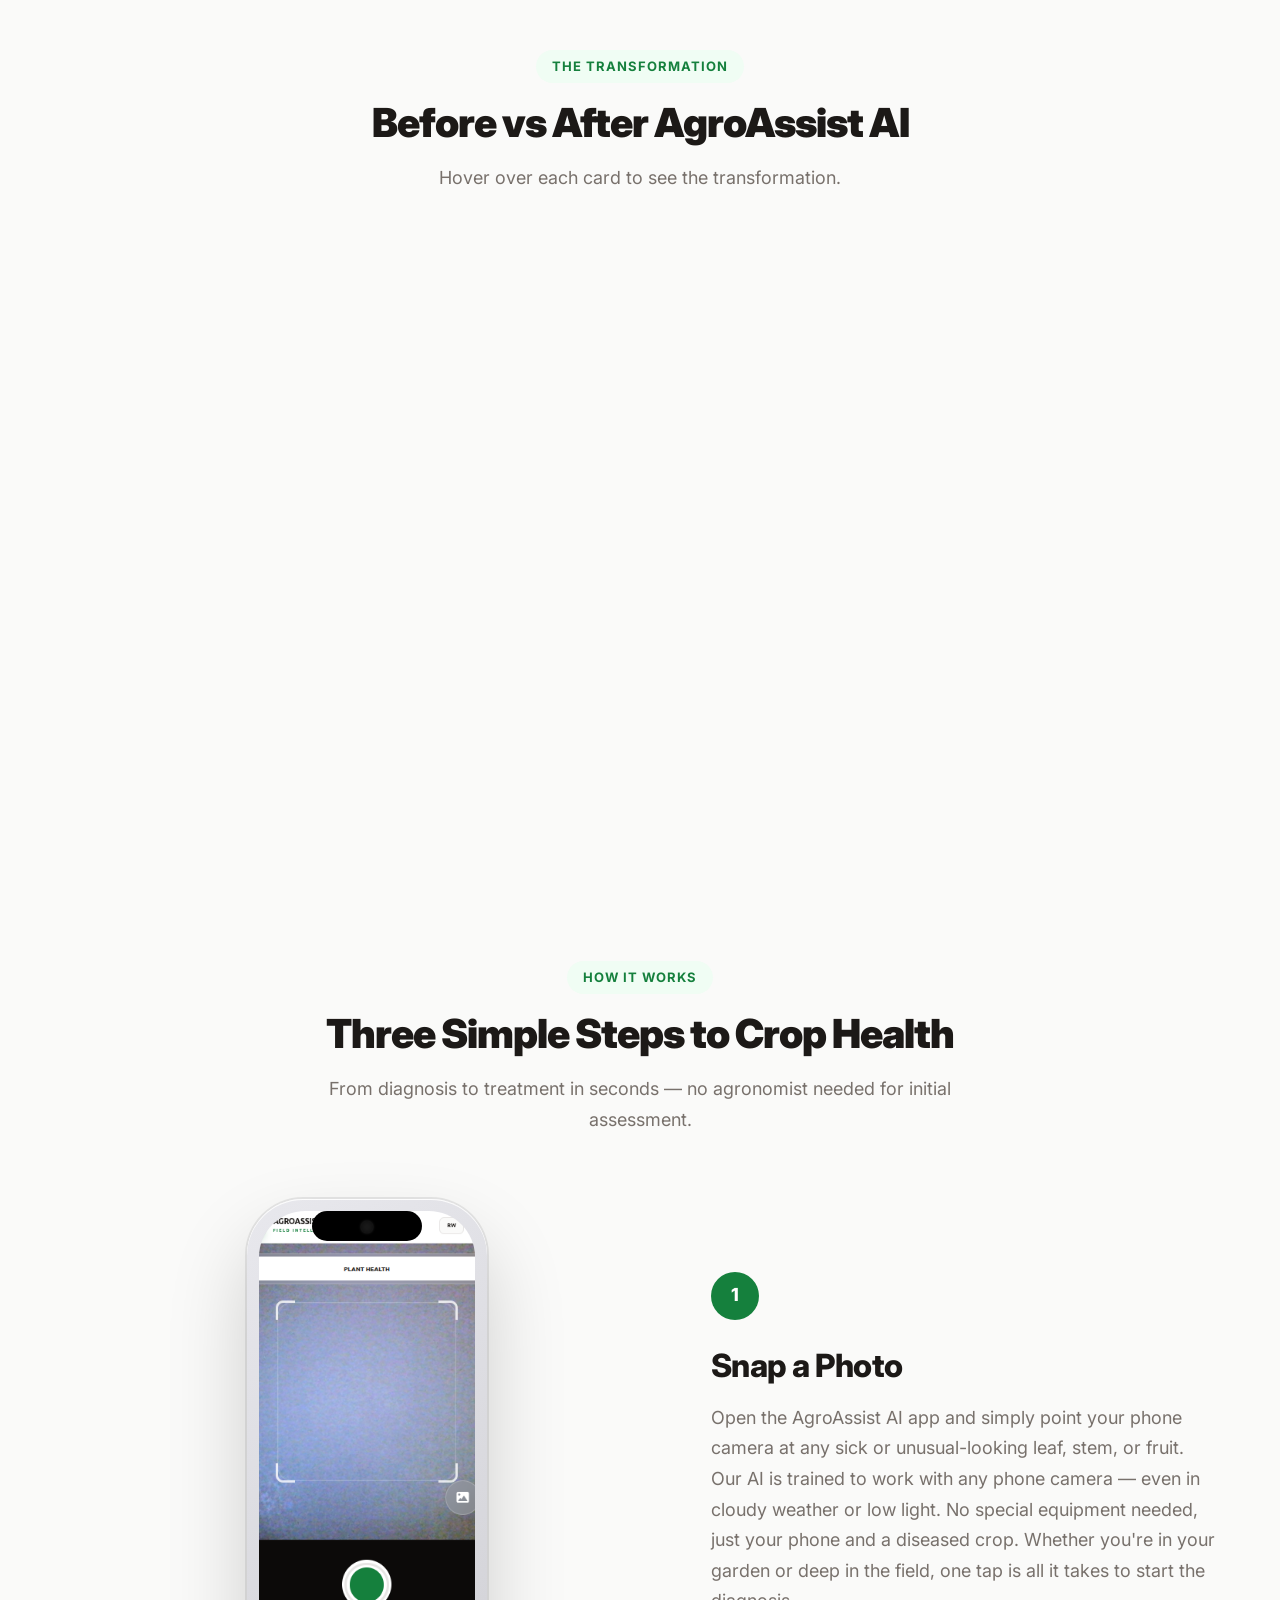
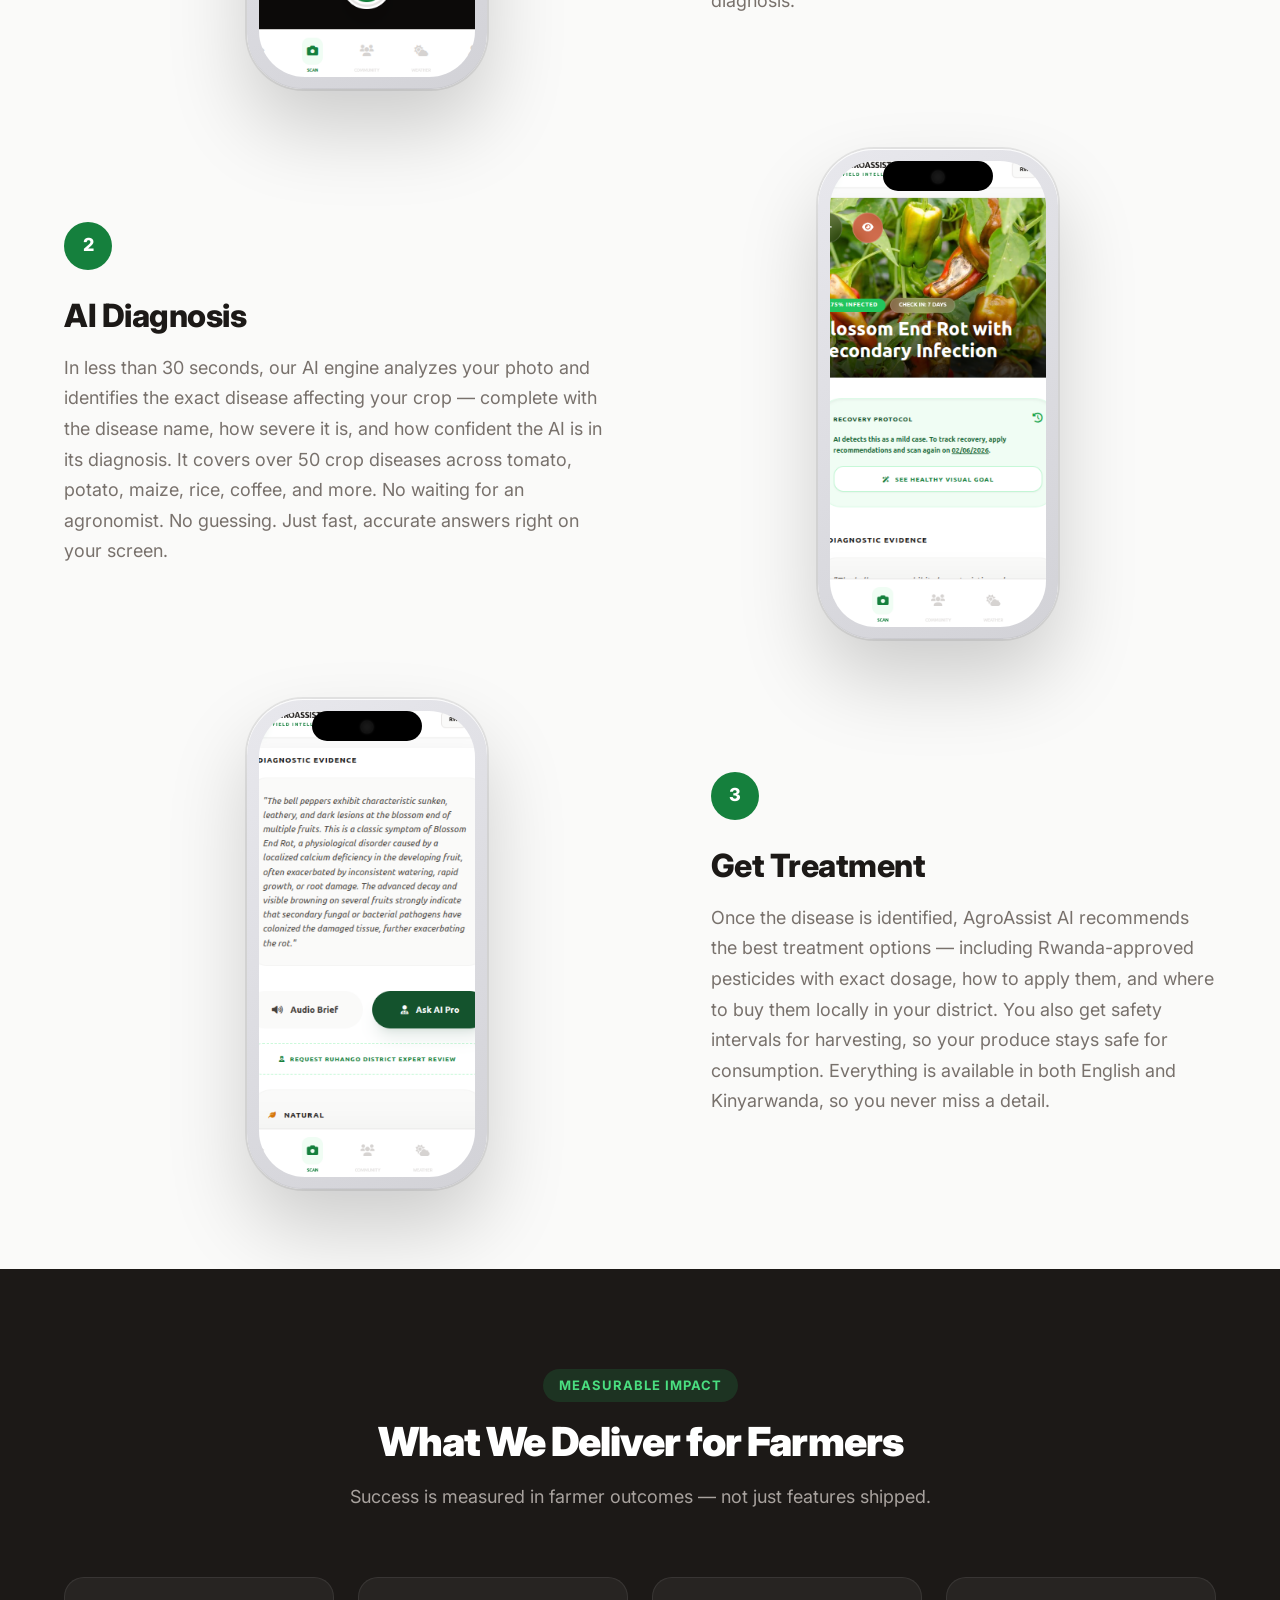
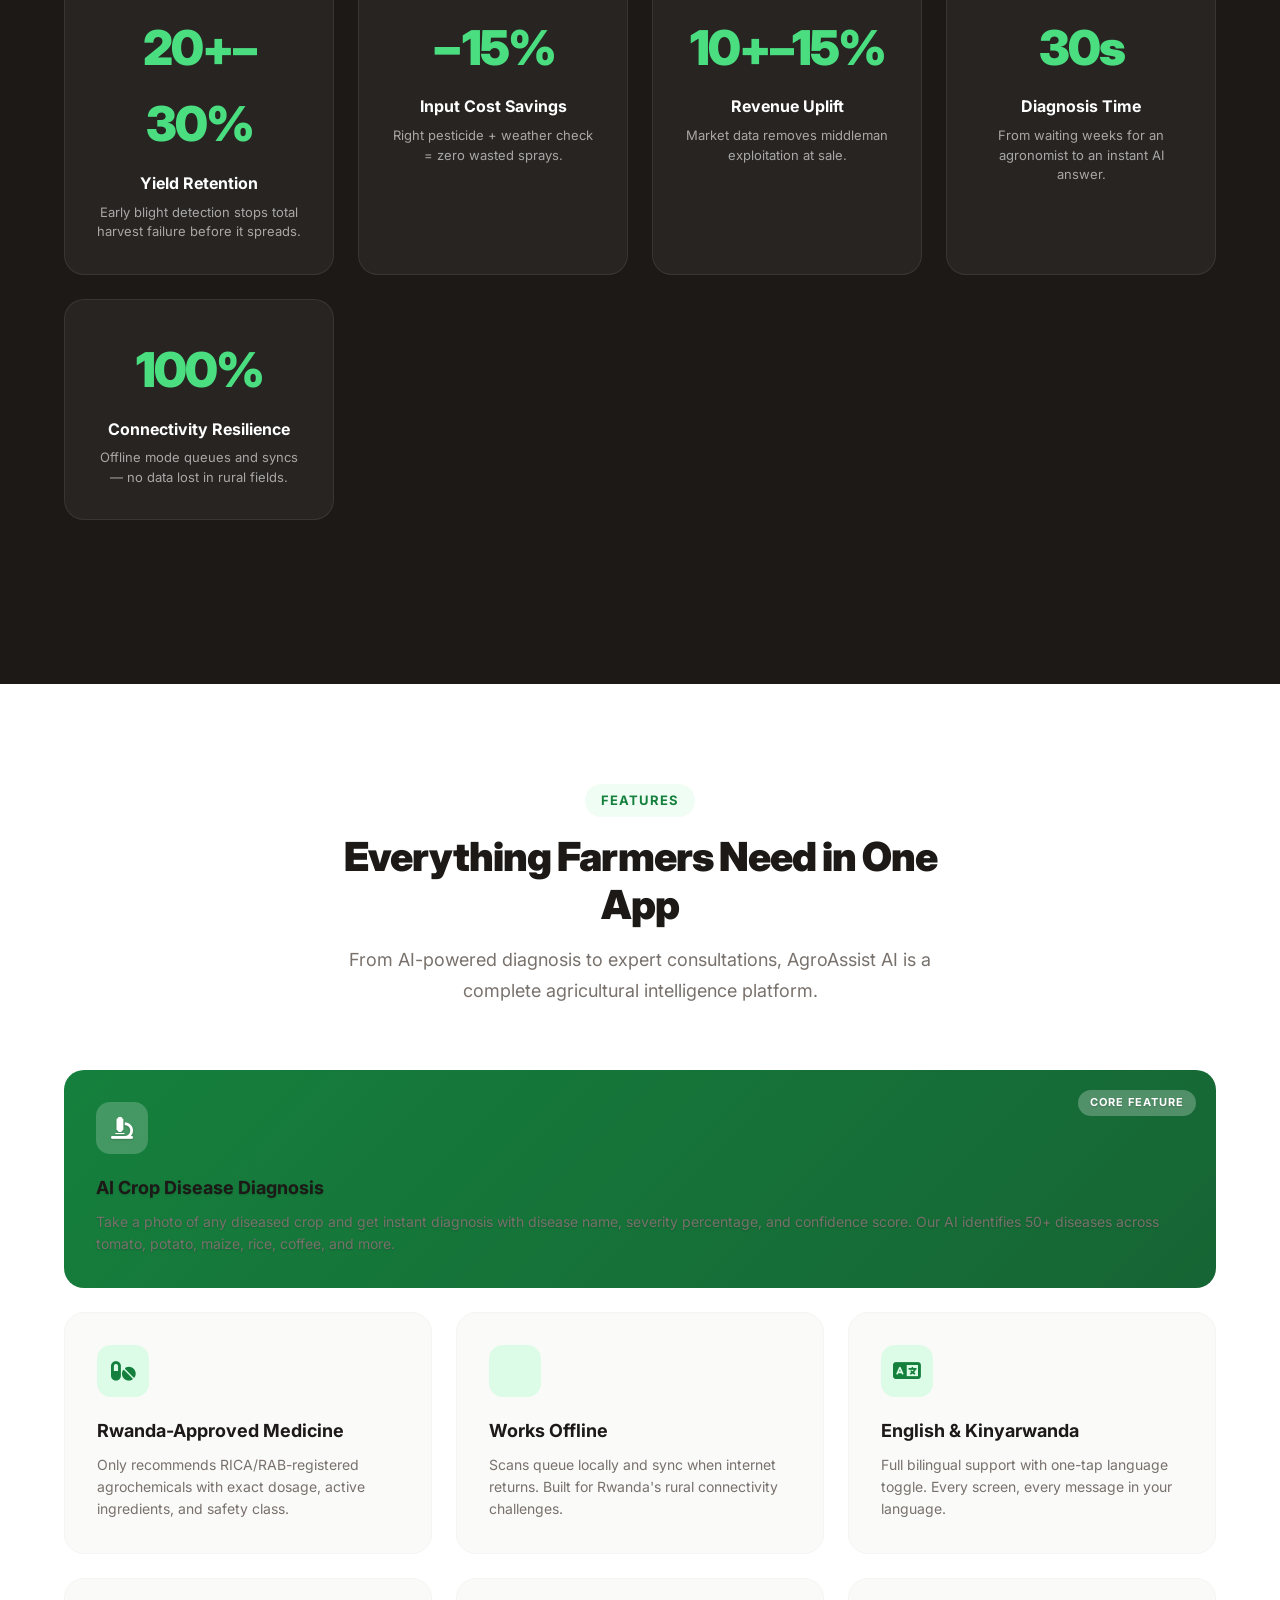
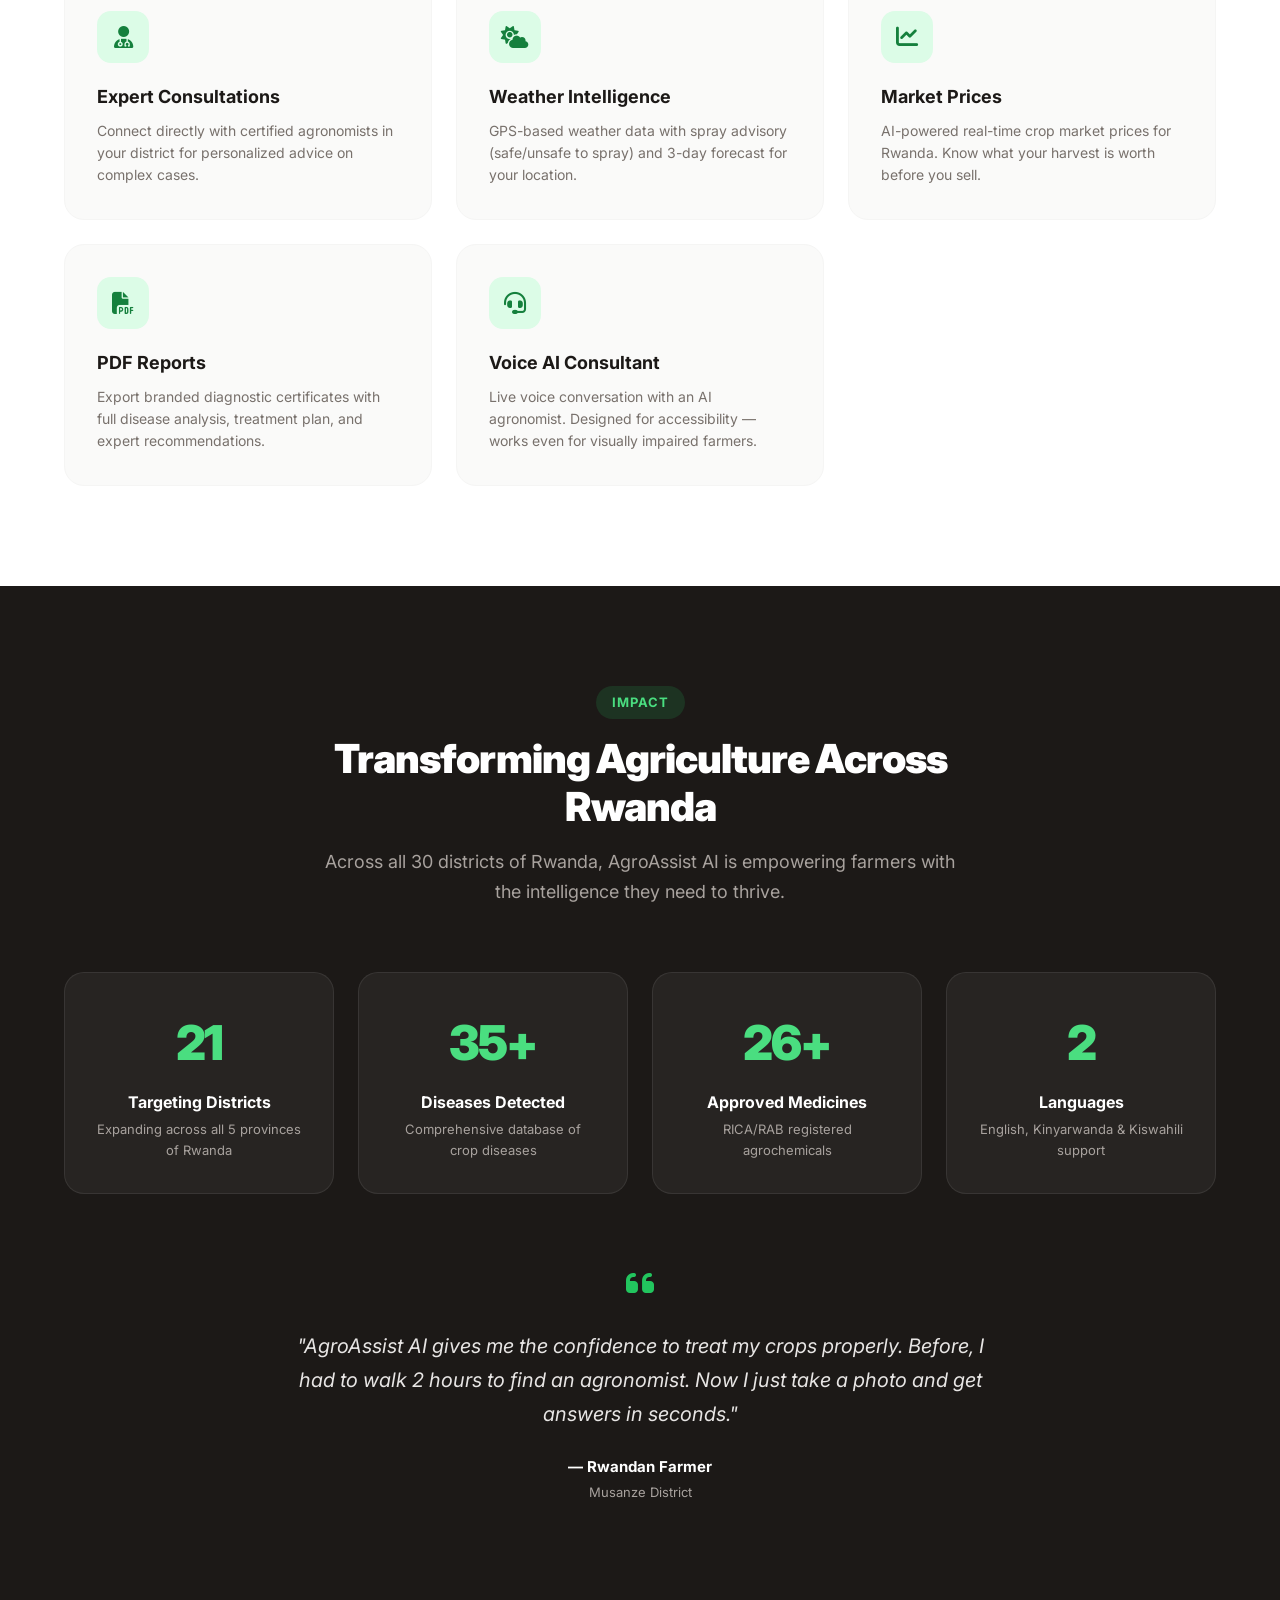
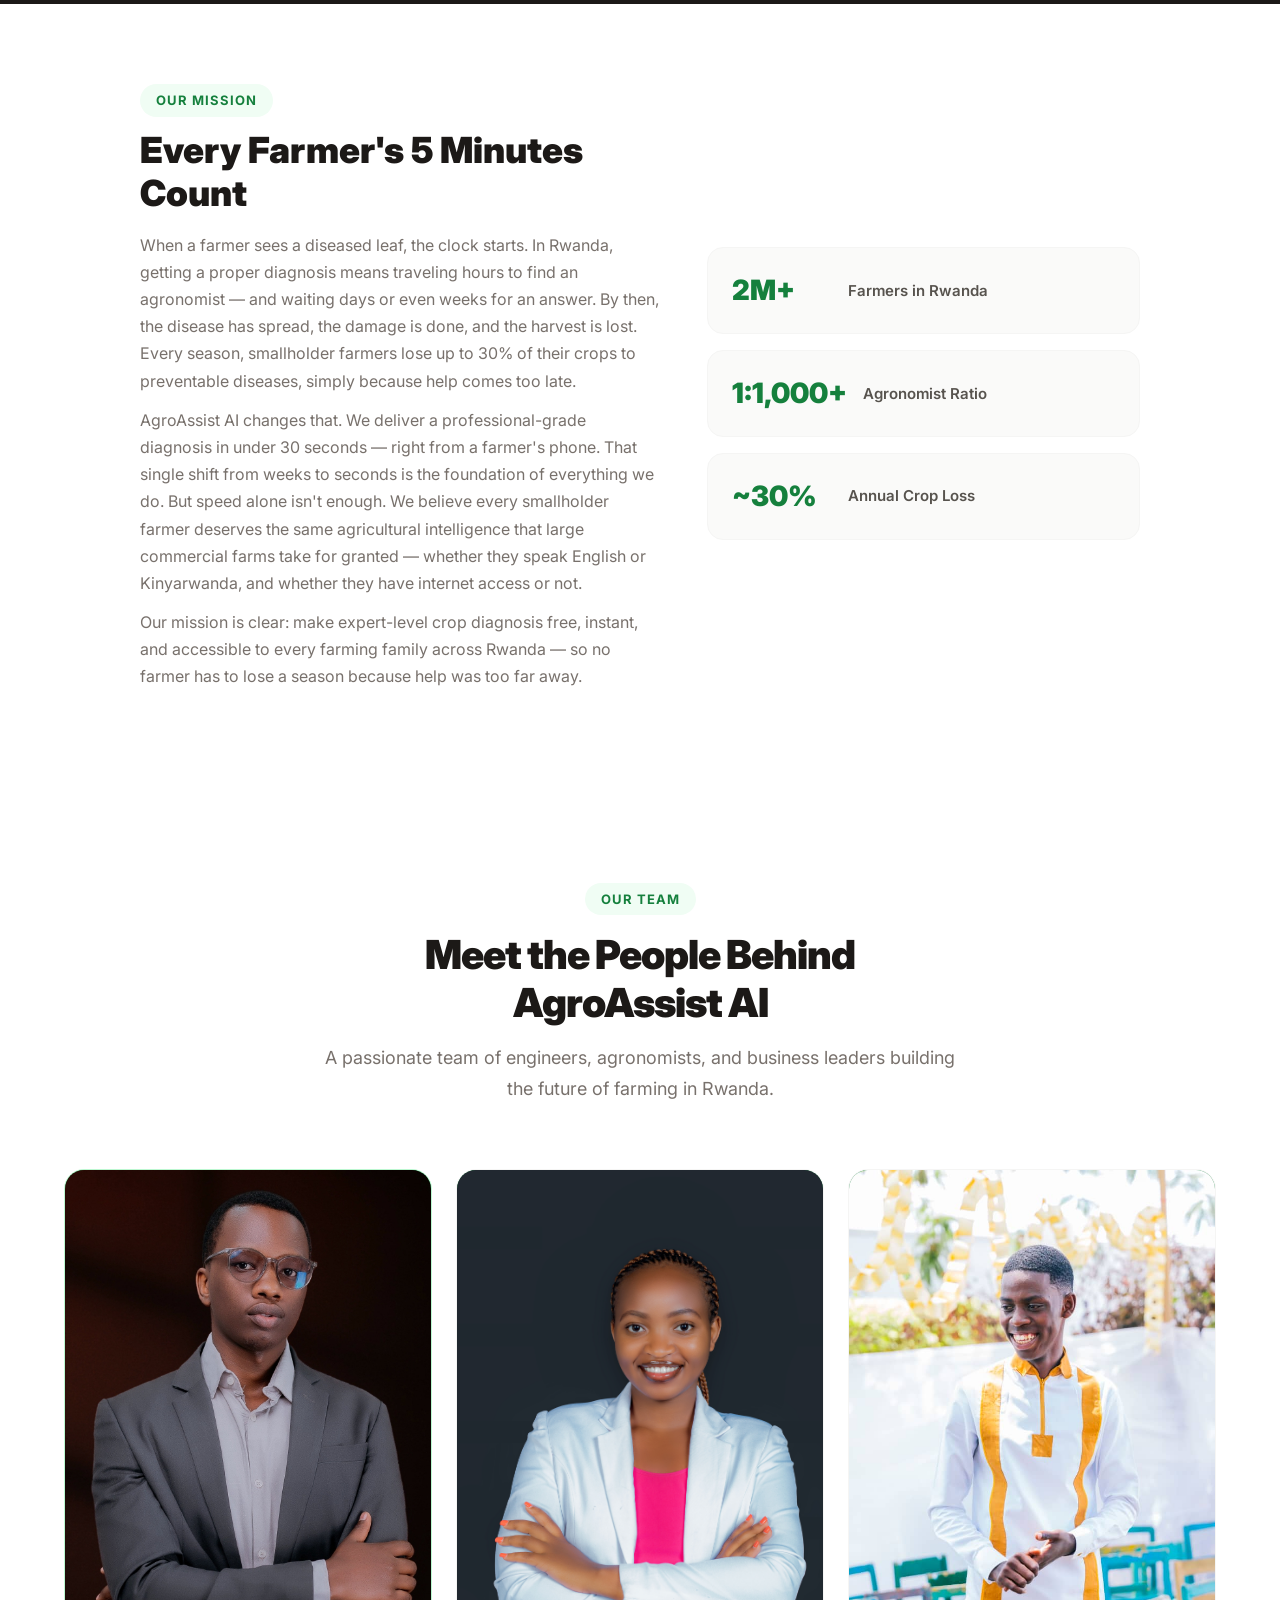
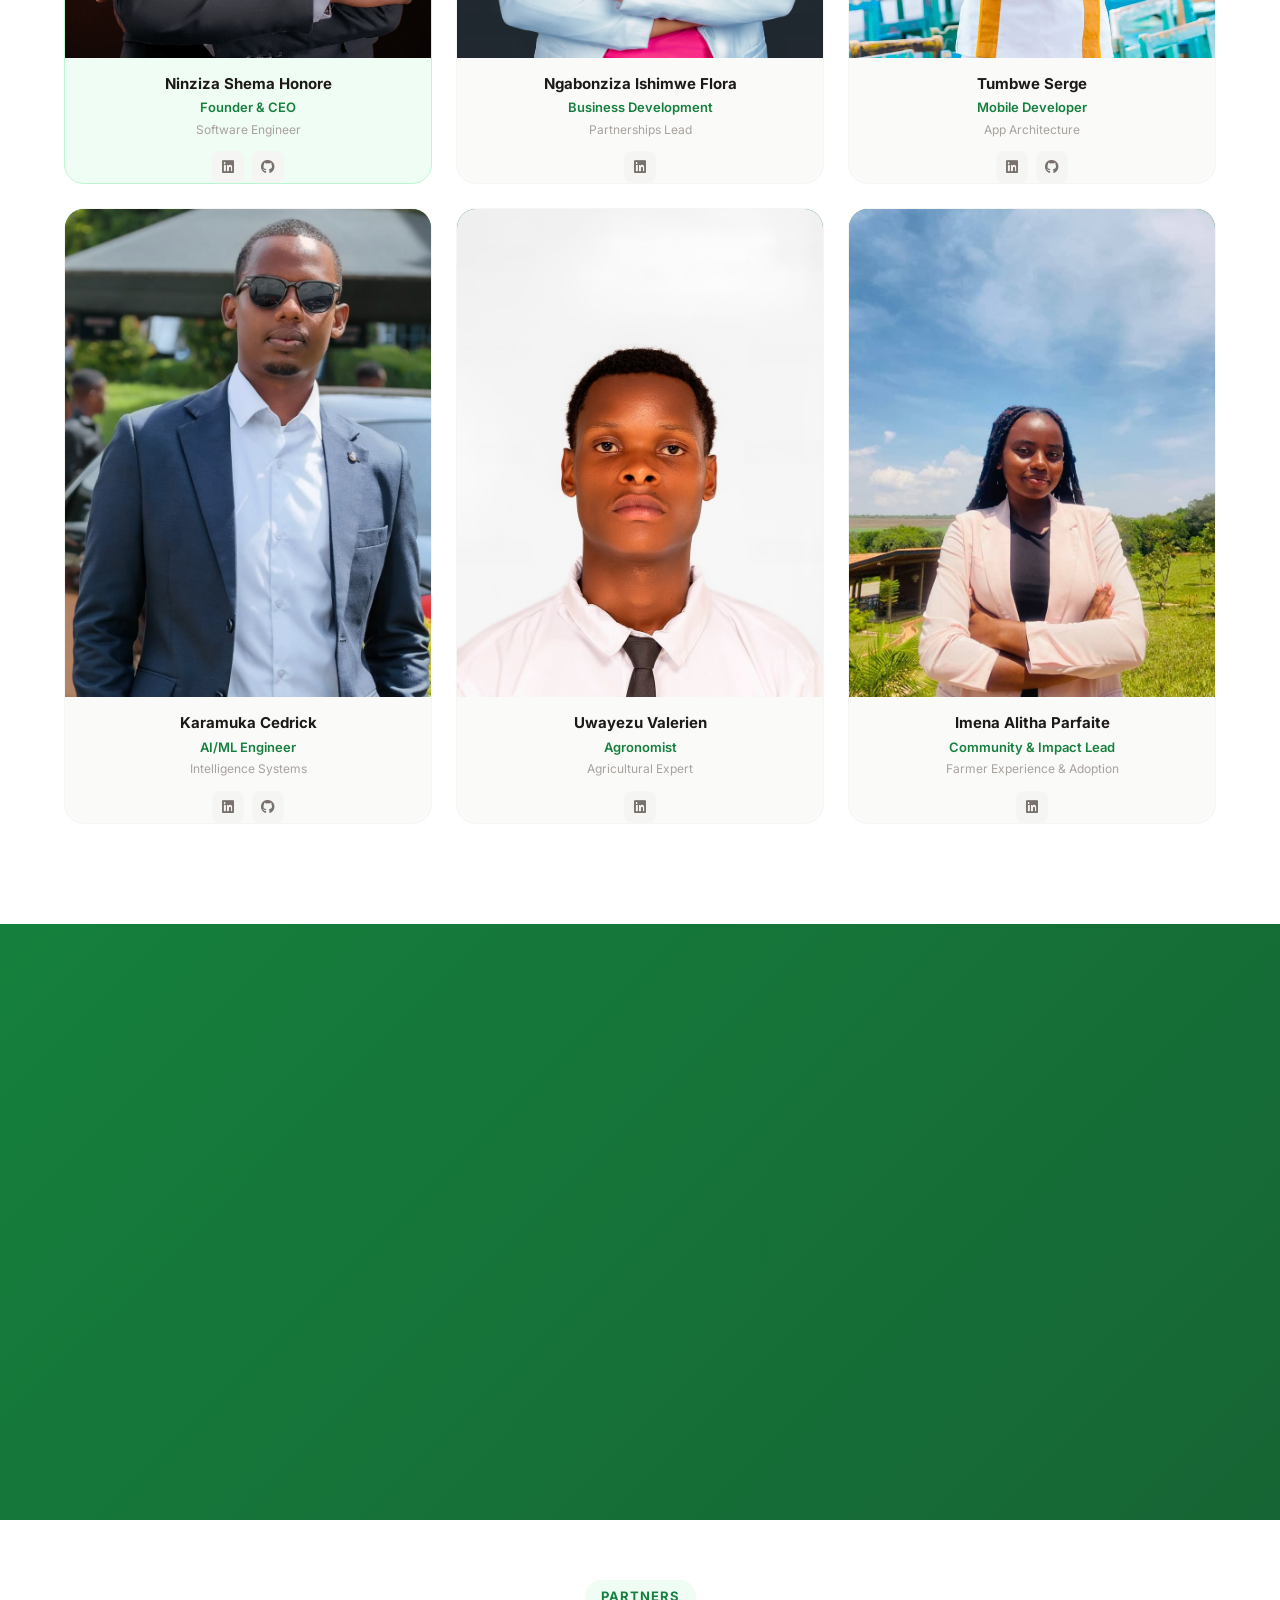
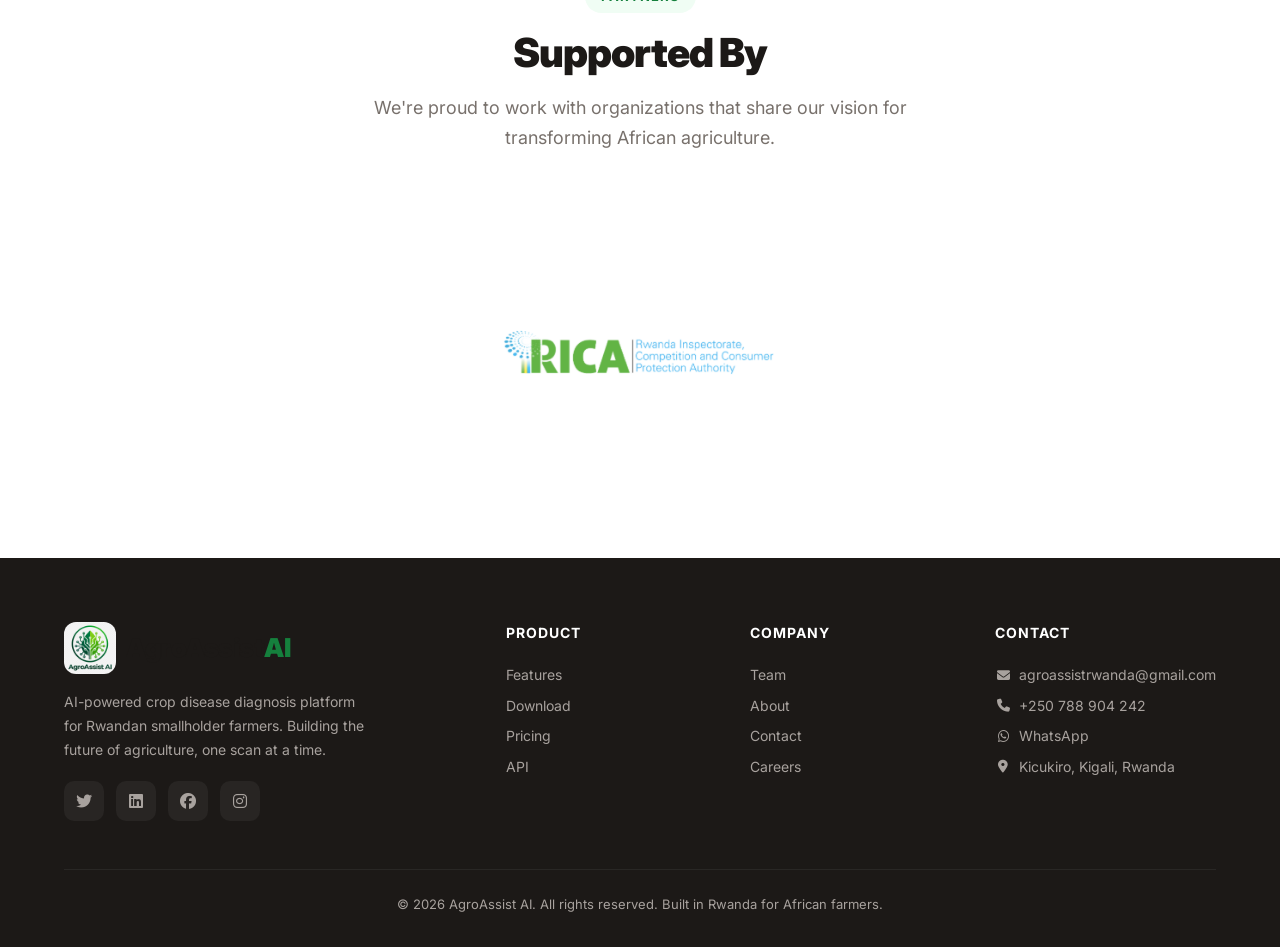
==== commit cfb9ba03: "Hamburger: larger 44px tap target and visible up to 1280px" ====
--- a/index.html
+++ b/index.html
@@ -8,7 +8,7 @@
     <meta name="google-site-verification" content="V5BrFATtV0sPdvi91mX_6B4UL_hOXANl4B_RA7Q4bK4">
     <meta name="google-site-verification" content="XUe3D1-8j2vdVmSQbaHccPJHF5SP7LxQvYo3x17Gyr4" />
     <link rel="icon" type="image/png" href="icon1.png?v=2">
-    <link rel="stylesheet" href="styles.css?v=2">
+    <link rel="stylesheet" href="styles.css?v=3">
     <link rel="preconnect" href="https://fonts.googleapis.com">
     <link rel="preconnect" href="https://fonts.gstatic.com" crossorigin>
     <link href="https://fonts.googleapis.com/css2?family=Inter:wght@400;500;600;700;800;900&display=swap" rel="stylesheet">
@@ -696,6 +696,6 @@
         </div>
     </footer>
 
-    <script src="script.js?v=2"></script>
+    <script src="script.js?v=3"></script>
 </body>
 </html>
--- a/styles.css
+++ b/styles.css
@@ -1880,7 +1880,11 @@
     }
 
     .mobile-menu-btn {
-        display: block;
+        display: flex;
+        align-items: center;
+        justify-content: center;
+        width: 44px;
+        height: 44px;
     }
 
     .logo-img {
@@ -2433,13 +2437,17 @@
     }
 }
 
-/* Tablet / landscape phone: use hamburger menu so the nav never looks cramped */
-@media (max-width: 1024px) and (min-width: 769px) {
+/* Tablet / landscape phone / small laptop: use hamburger menu */
+@media (max-width: 1280px) and (min-width: 769px) {
     .nav-links {
         display: none;
     }
 
     .mobile-menu-btn {
-        display: block;
-    }
-}
+        display: flex;
+        align-items: center;
+        justify-content: center;
+        width: 44px;
+        height: 44px;
+    }
+}
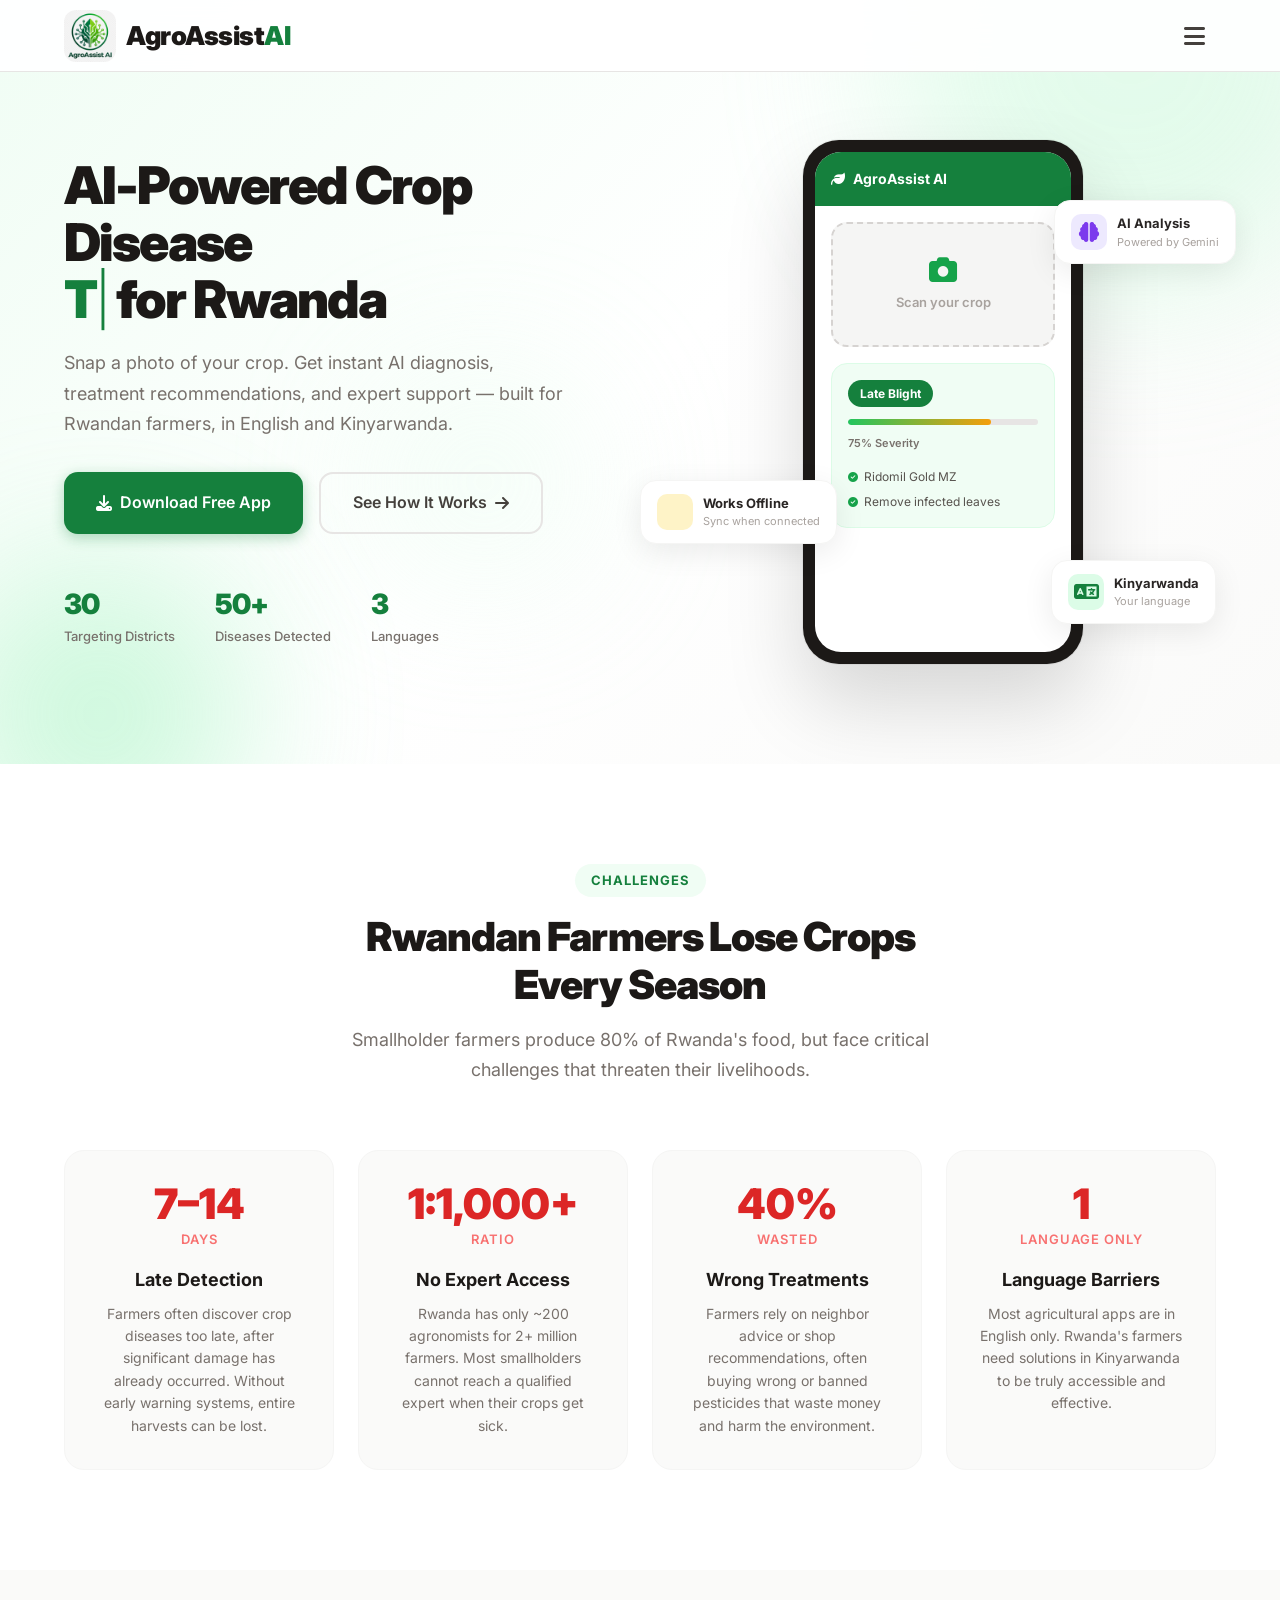
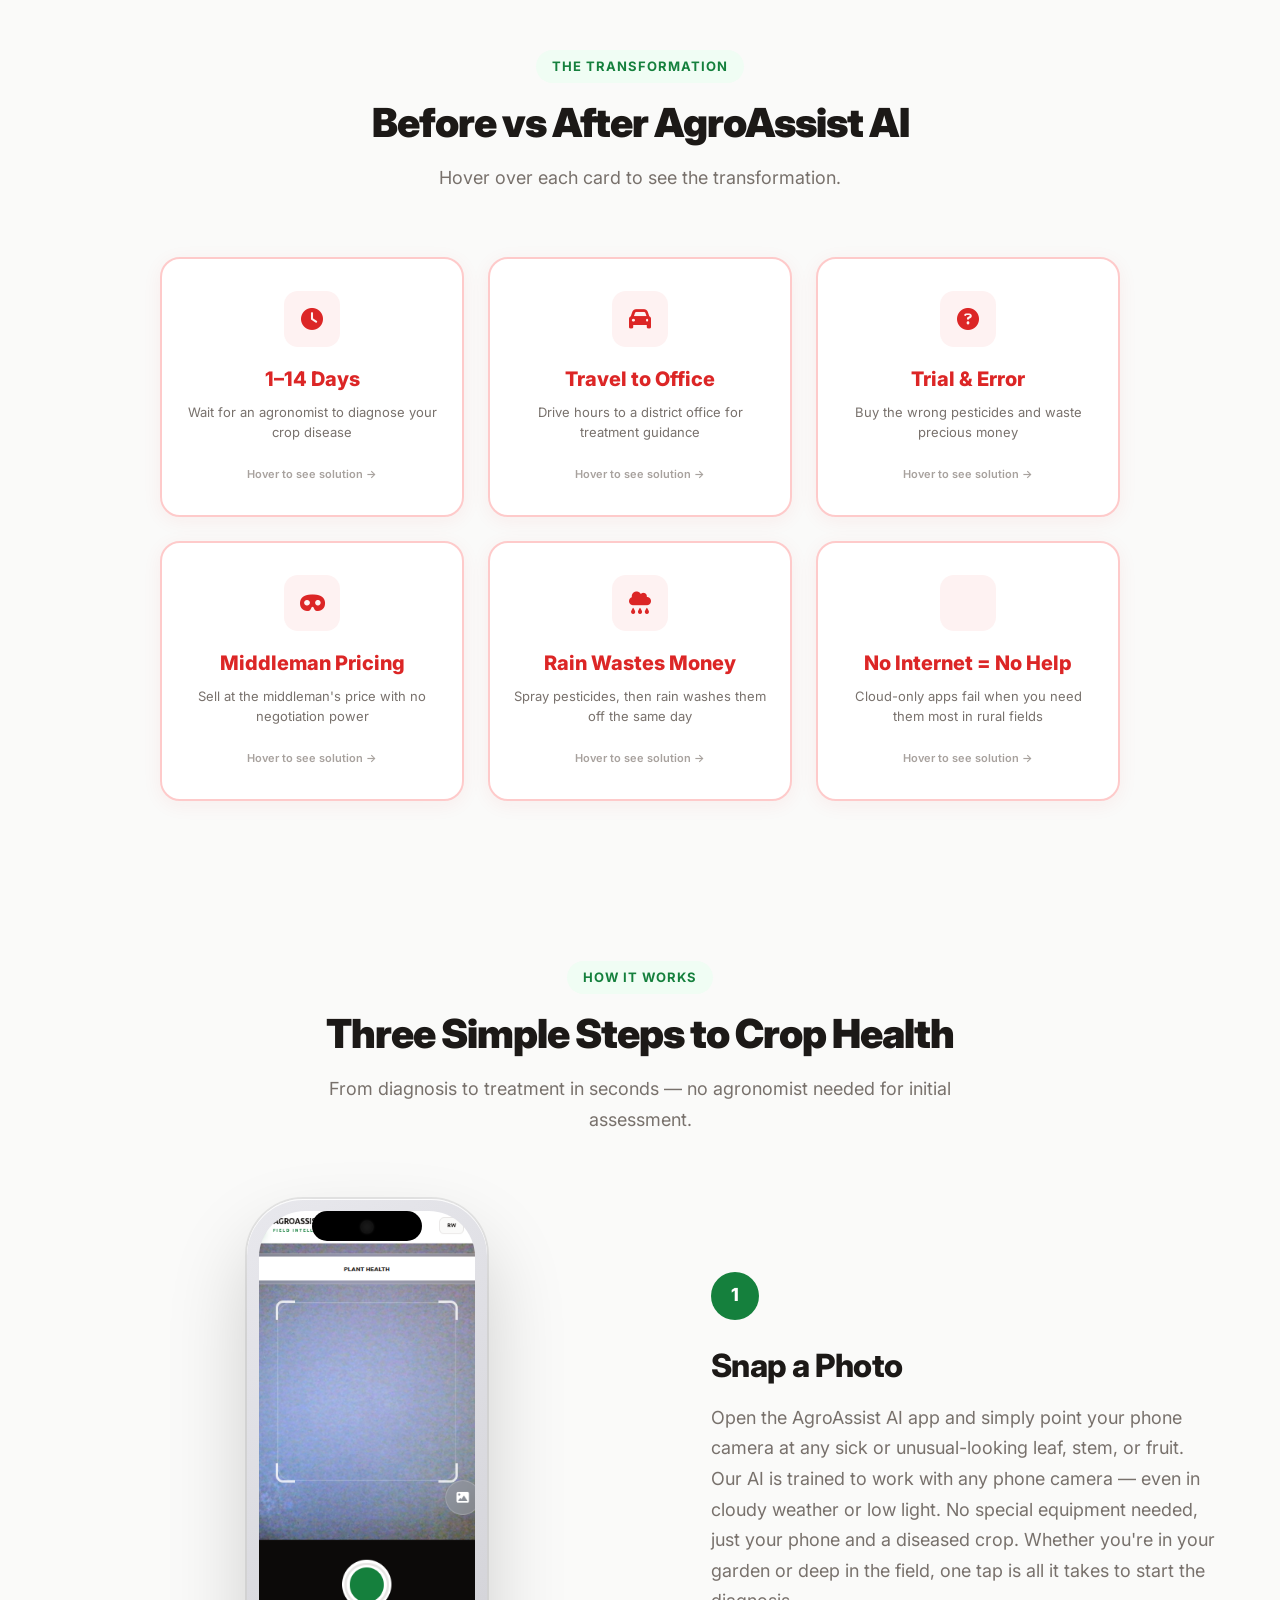
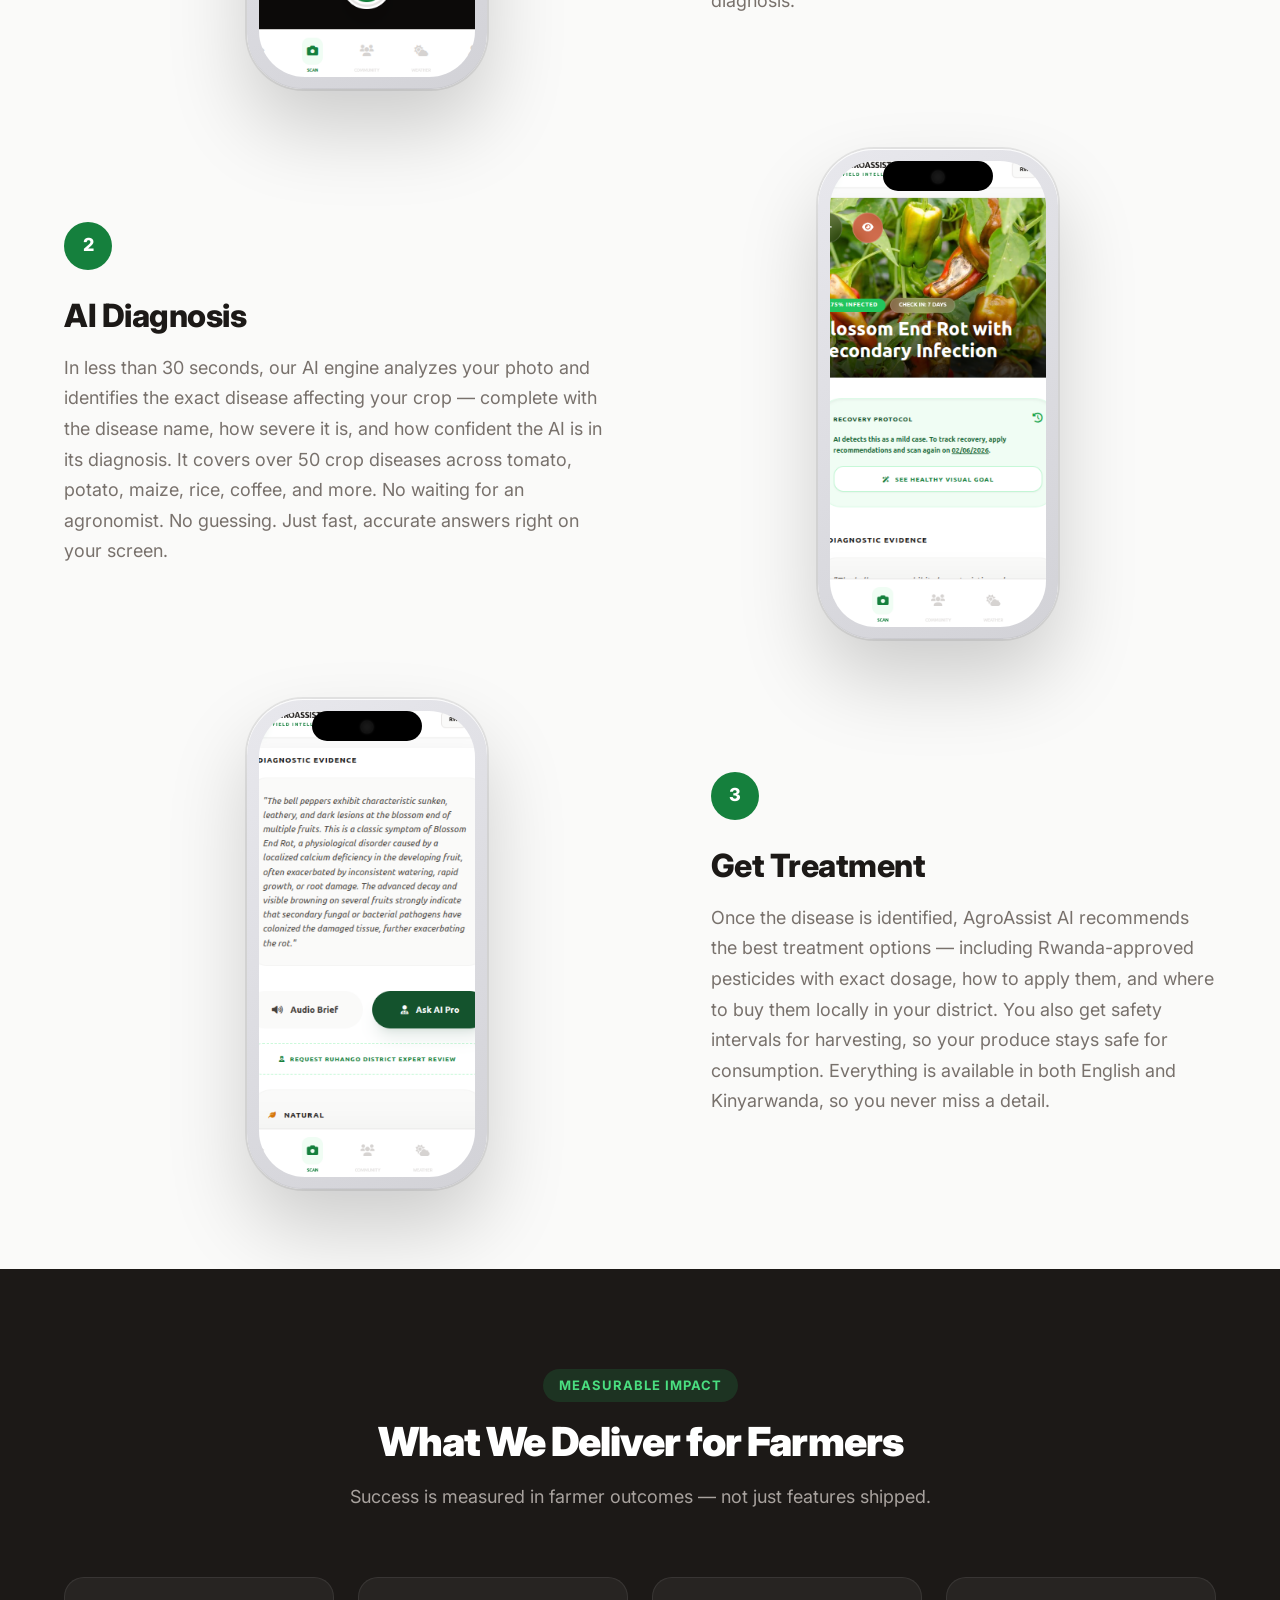
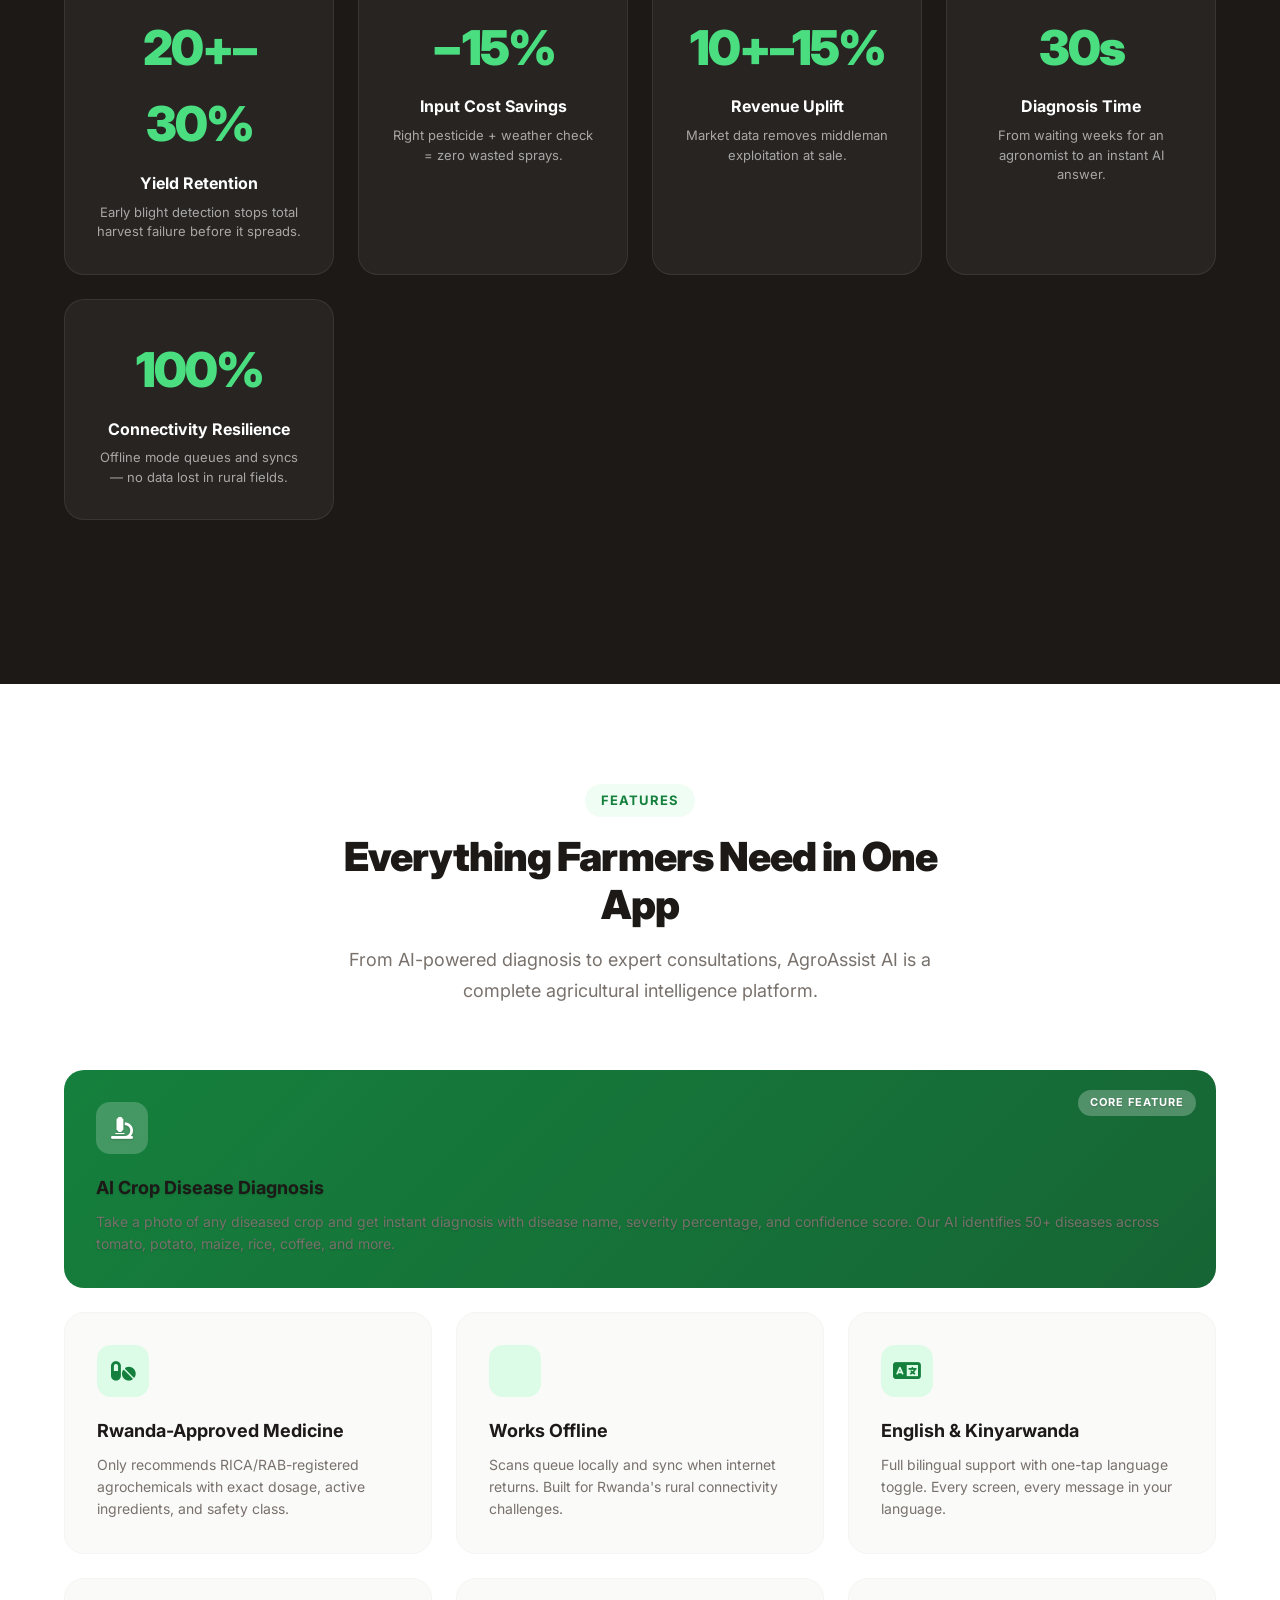
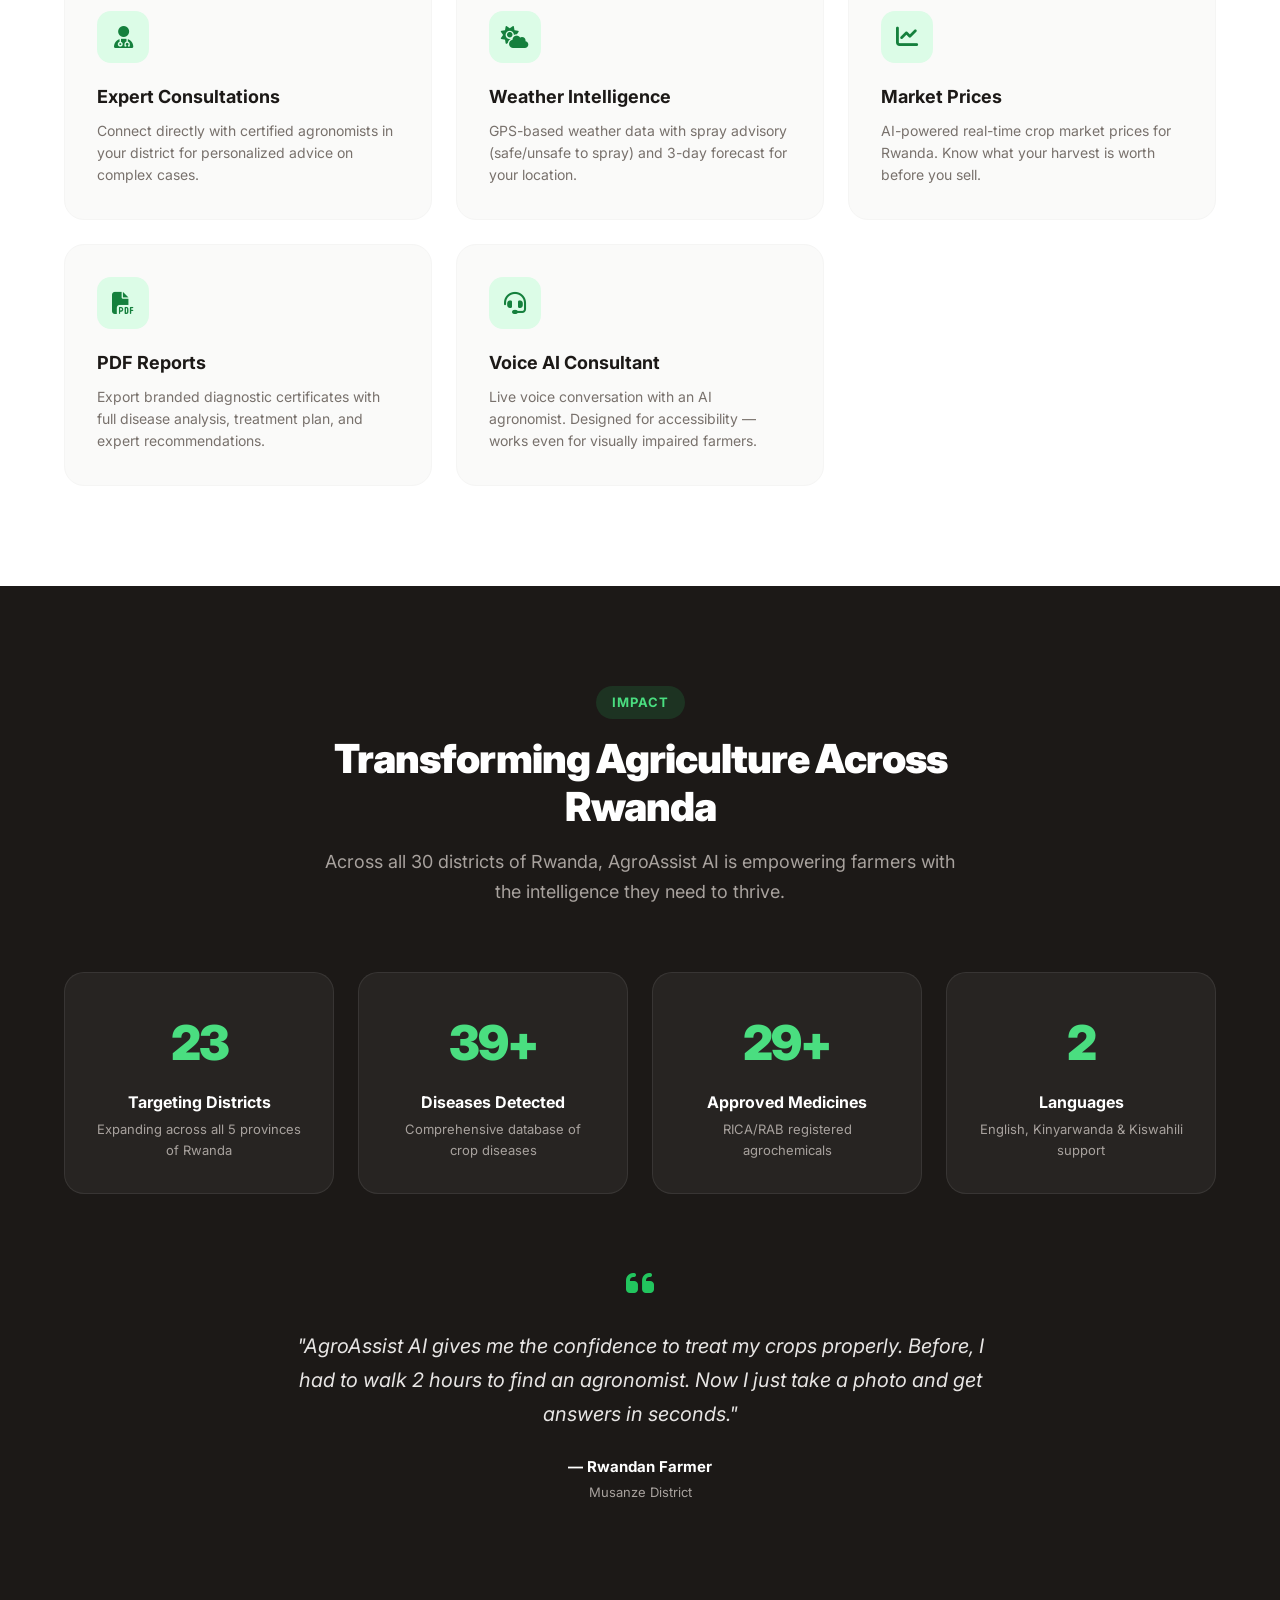
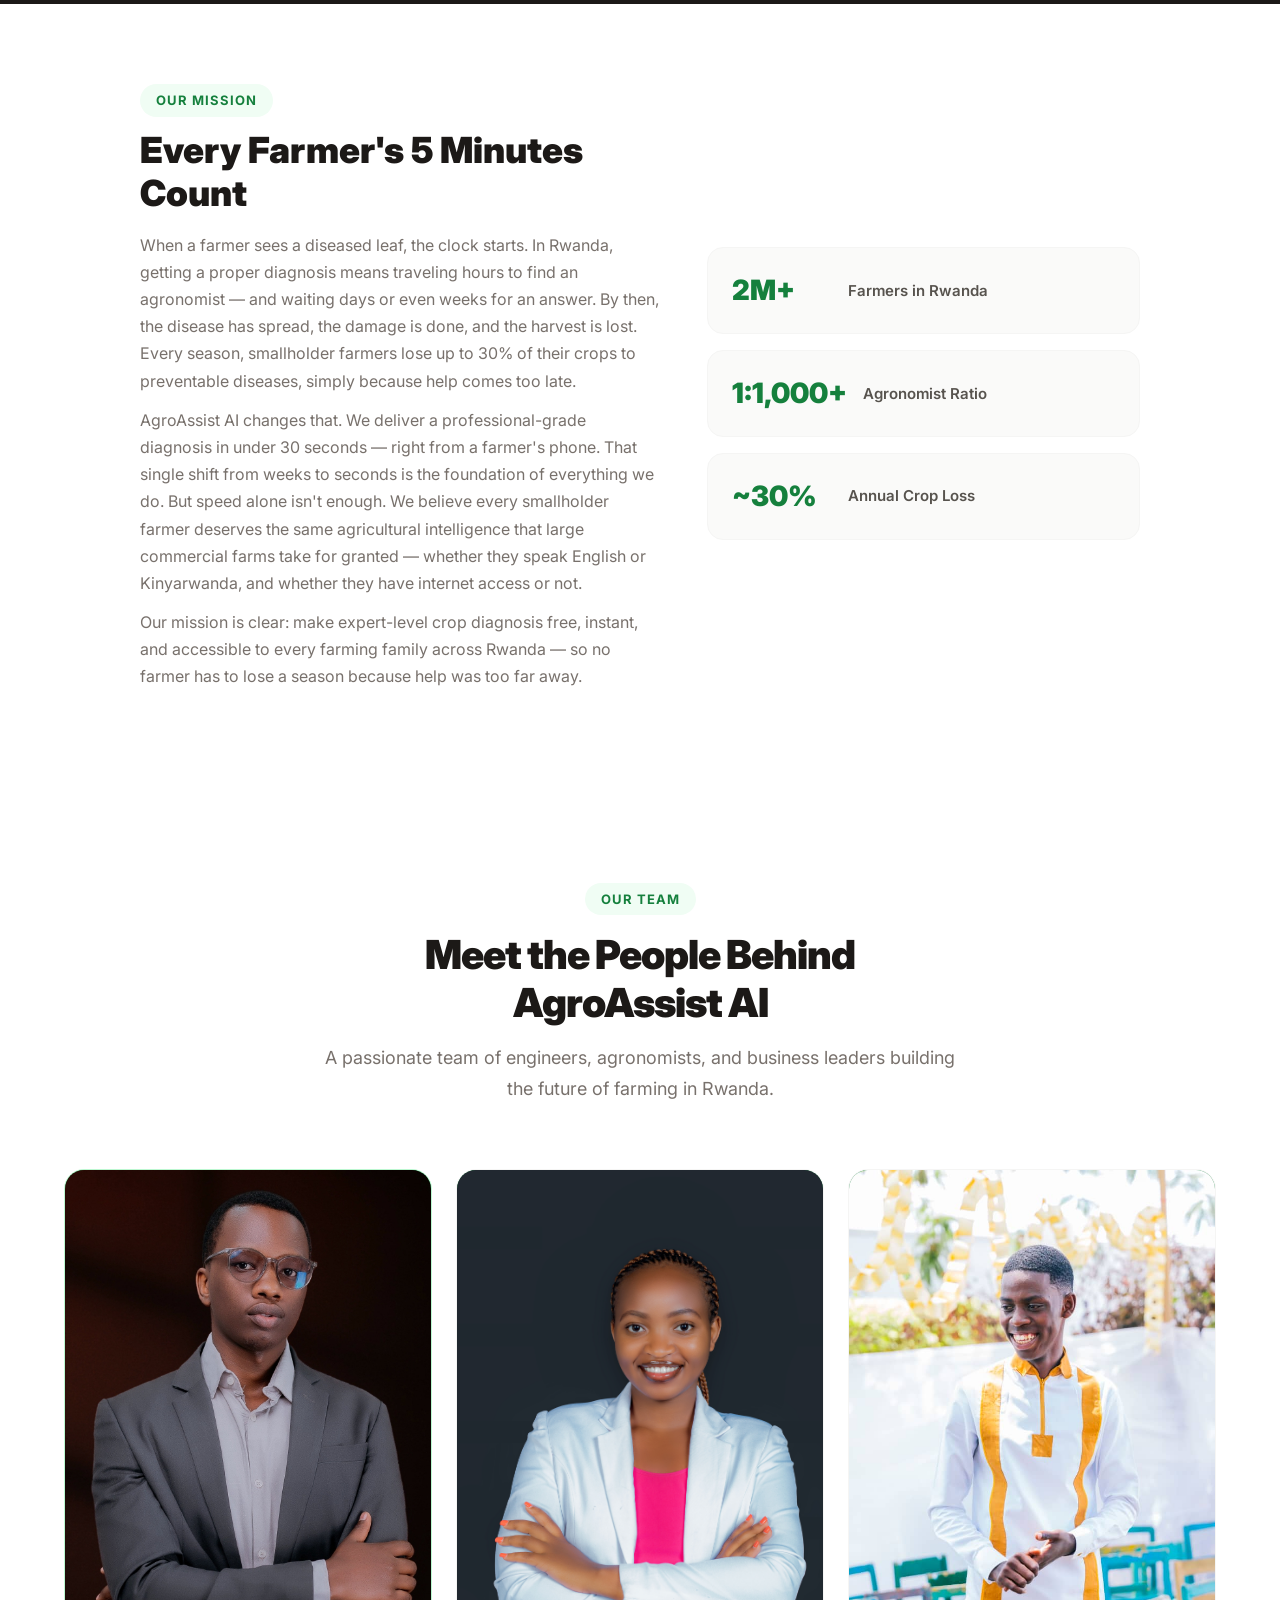
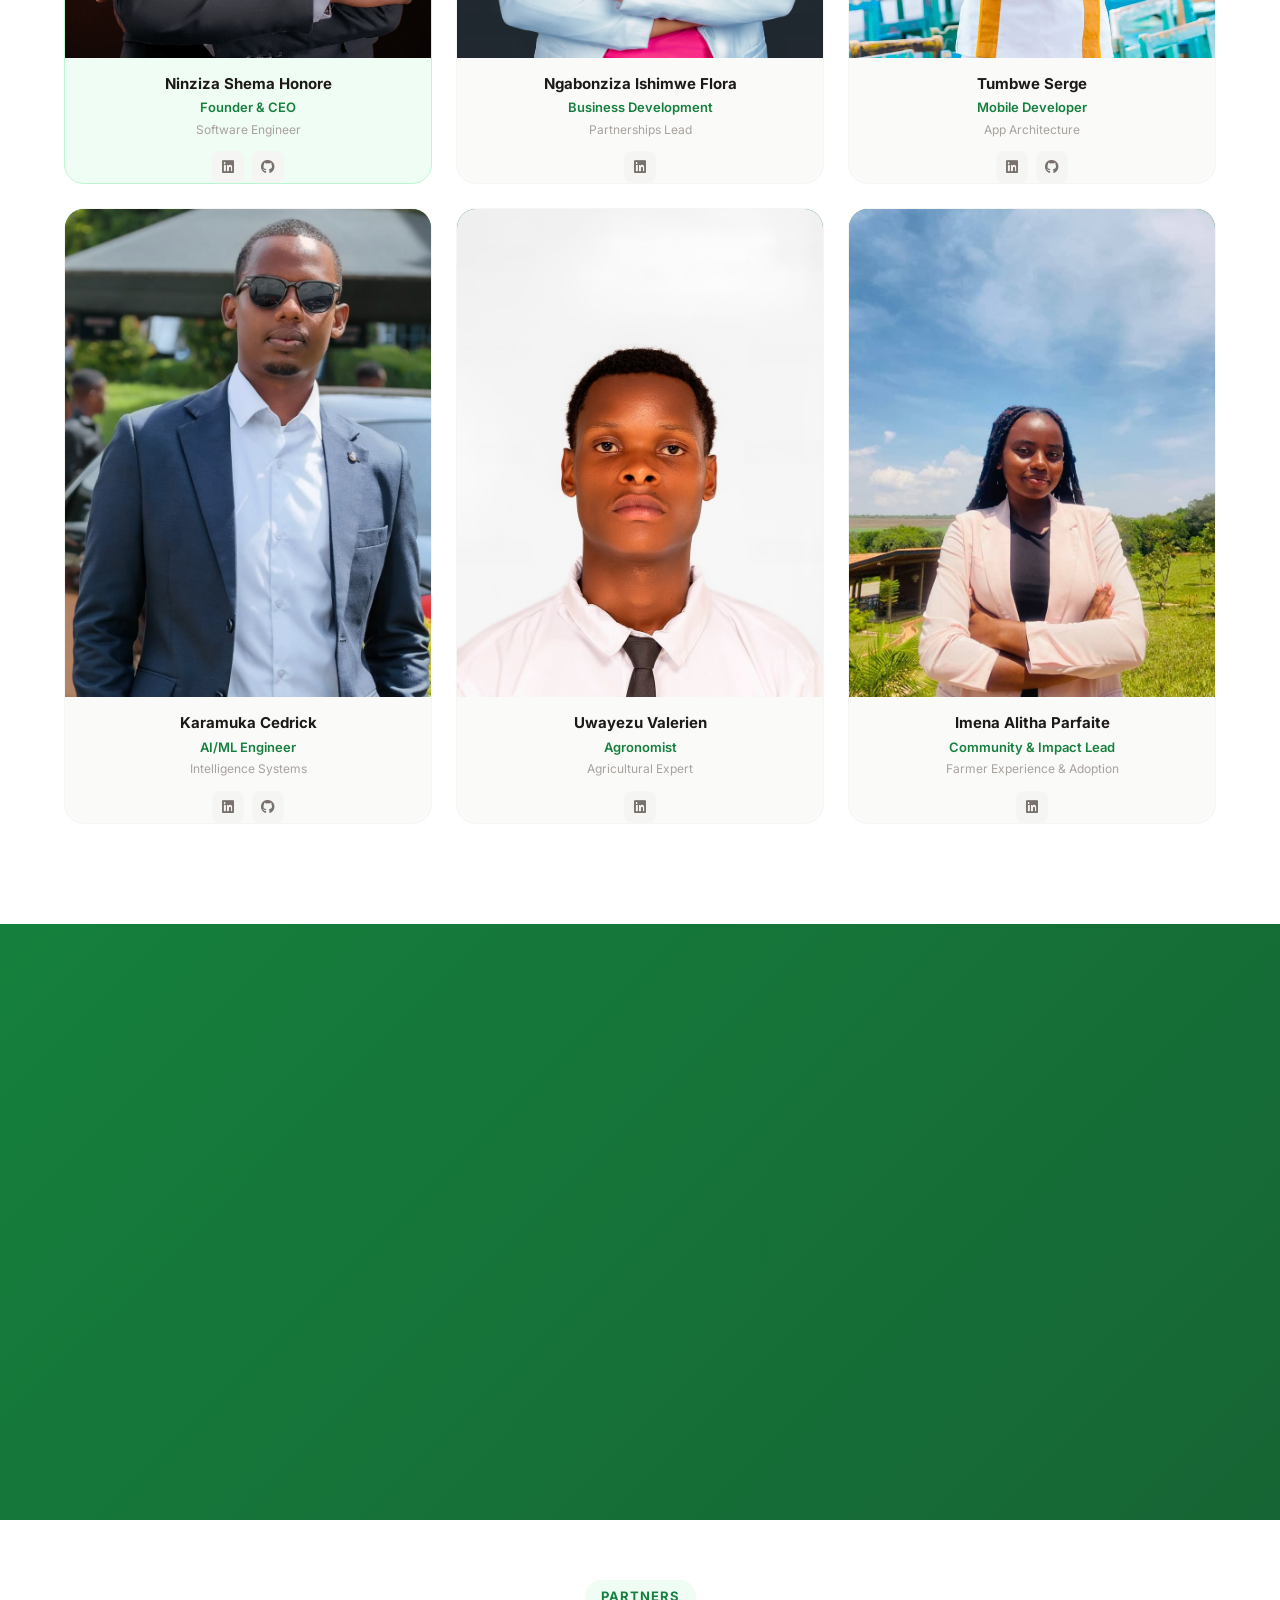
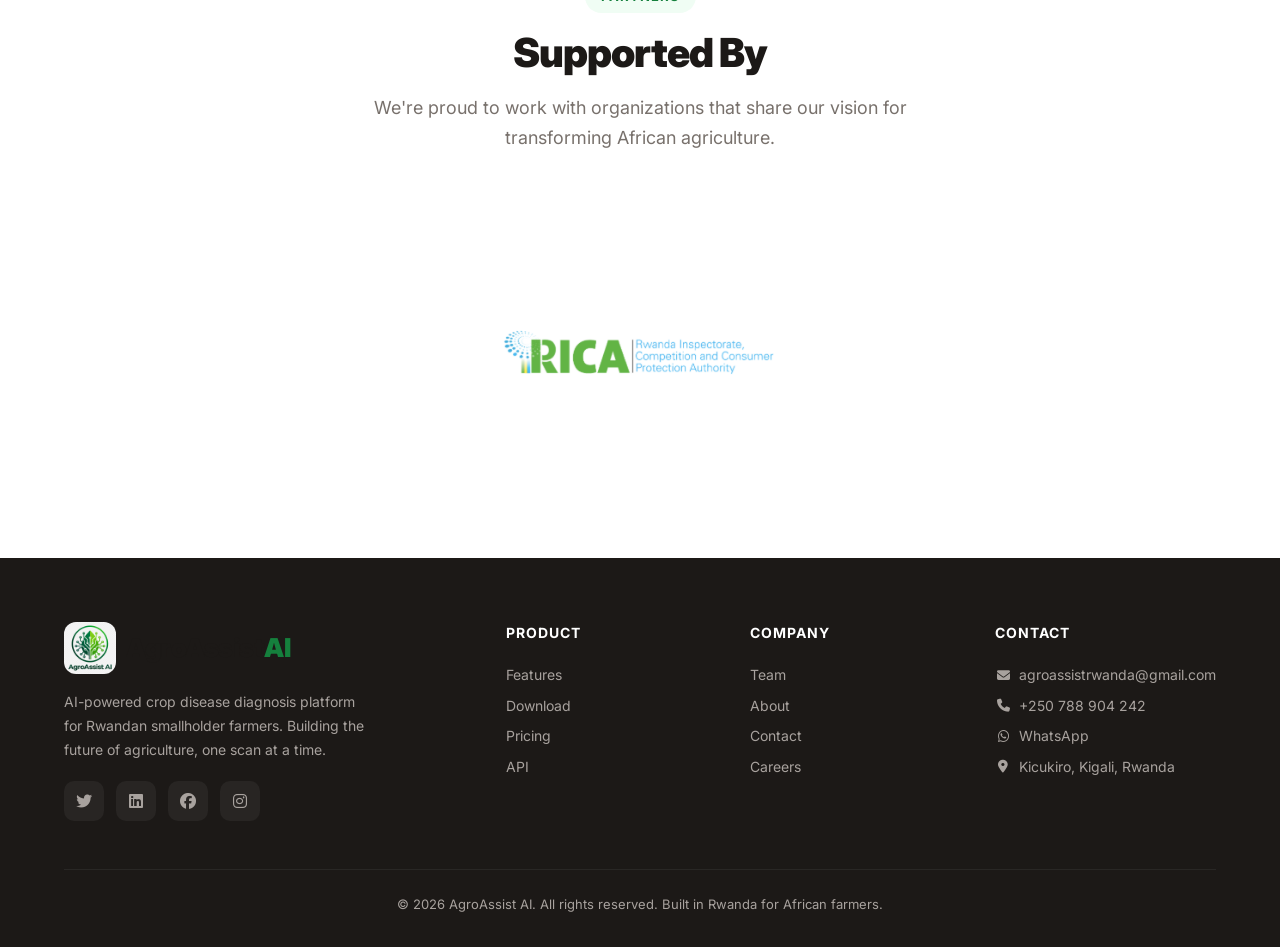
==== commit a10101d5: "Polish mobile menu: animated dropdown card, tap rows, icon transition" ====
--- a/index.html
+++ b/index.html
@@ -8,7 +8,7 @@
     <meta name="google-site-verification" content="V5BrFATtV0sPdvi91mX_6B4UL_hOXANl4B_RA7Q4bK4">
     <meta name="google-site-verification" content="XUe3D1-8j2vdVmSQbaHccPJHF5SP7LxQvYo3x17Gyr4" />
     <link rel="icon" type="image/png" href="icon1.png?v=2">
-    <link rel="stylesheet" href="styles.css?v=3">
+    <link rel="stylesheet" href="styles.css?v=4">
     <link rel="preconnect" href="https://fonts.googleapis.com">
     <link rel="preconnect" href="https://fonts.gstatic.com" crossorigin>
     <link href="https://fonts.googleapis.com/css2?family=Inter:wght@400;500;600;700;800;900&display=swap" rel="stylesheet">
@@ -696,6 +696,6 @@
         </div>
     </footer>
 
-    <script src="script.js?v=3"></script>
+    <script src="script.js?v=4"></script>
 </body>
 </html>
--- a/styles.css
+++ b/styles.css
@@ -169,6 +169,21 @@
     font-size: 24px;
     color: var(--stone-700);
     cursor: pointer;
+    transition: color 0.2s, transform 0.2s;
+}
+
+.mobile-menu-btn:hover {
+    color: var(--green-700);
+    transform: scale(1.05);
+}
+
+.mobile-menu-btn i {
+    display: inline-block;
+    transition: transform 0.25s ease;
+}
+
+.mobile-menu-btn.open i {
+    transform: rotate(90deg);
 }
 
 /* --- Buttons --- */
@@ -1623,37 +1638,58 @@
     display: flex;
     flex-direction: column;
     position: fixed;
-    top: var(--nav-height);
-    left: 0;
-    right: 0;
+    top: calc(var(--nav-height) + 8px);
+    left: 12px;
+    right: 12px;
     background: var(--white);
-    padding: 24px;
-    border-bottom: 1px solid var(--stone-200);
-    box-shadow: 0 10px 30px rgba(0, 0, 0, 0.1);
+    padding: 8px;
+    border: 1px solid var(--stone-200);
+    border-radius: 16px;
+    box-shadow: 0 20px 45px rgba(0, 0, 0, 0.18);
     z-index: 999;
-    gap: 0;
+    gap: 2px;
+    opacity: 0;
+    transform: translateY(-10px) scale(0.98);
+    animation: menu-pop-in 0.22s ease forwards;
 }
 
 .nav-links.mobile-menu-active a {
-    padding: 12px 0;
-    border-bottom: 1px solid var(--stone-100);
+    padding: 14px 16px;
+    border-radius: 10px;
     font-size: 15px;
-}
-
-.nav-links.mobile-menu-active a:last-child {
-    border-bottom: none;
+    font-weight: 600;
+    transition: background 0.15s, color 0.15s;
+}
+
+.nav-links.mobile-menu-active a:hover {
+    background: var(--green-50);
+    color: var(--green-700);
+}
+
+.nav-links.mobile-menu-active .btn-nav {
+    margin-top: 8px;
+    text-align: center;
 }
 
 .nav-links.mobile-menu-active .lang-switcher {
-    padding: 12px 0;
-    border-bottom: 1px solid var(--stone-100);
+    padding: 12px 16px;
+    margin-top: 4px;
+    border-radius: 10px;
+    font-size: 14px;
 }
 
 .nav-links.mobile-menu-active .lang-dropdown {
     position: static;
     box-shadow: none;
-    border: none;
-    margin-top: 8px;
+    border: 1px solid var(--stone-100);
+    border-radius: 10px;
+    margin-top: 6px;
+    background: var(--stone-50);
+}
+
+@keyframes menu-pop-in {
+    from { opacity: 0; transform: translateY(-10px) scale(0.98); }
+    to { opacity: 1; transform: translateY(0) scale(1); }
 }
 
 /* --- Language Switcher --- */
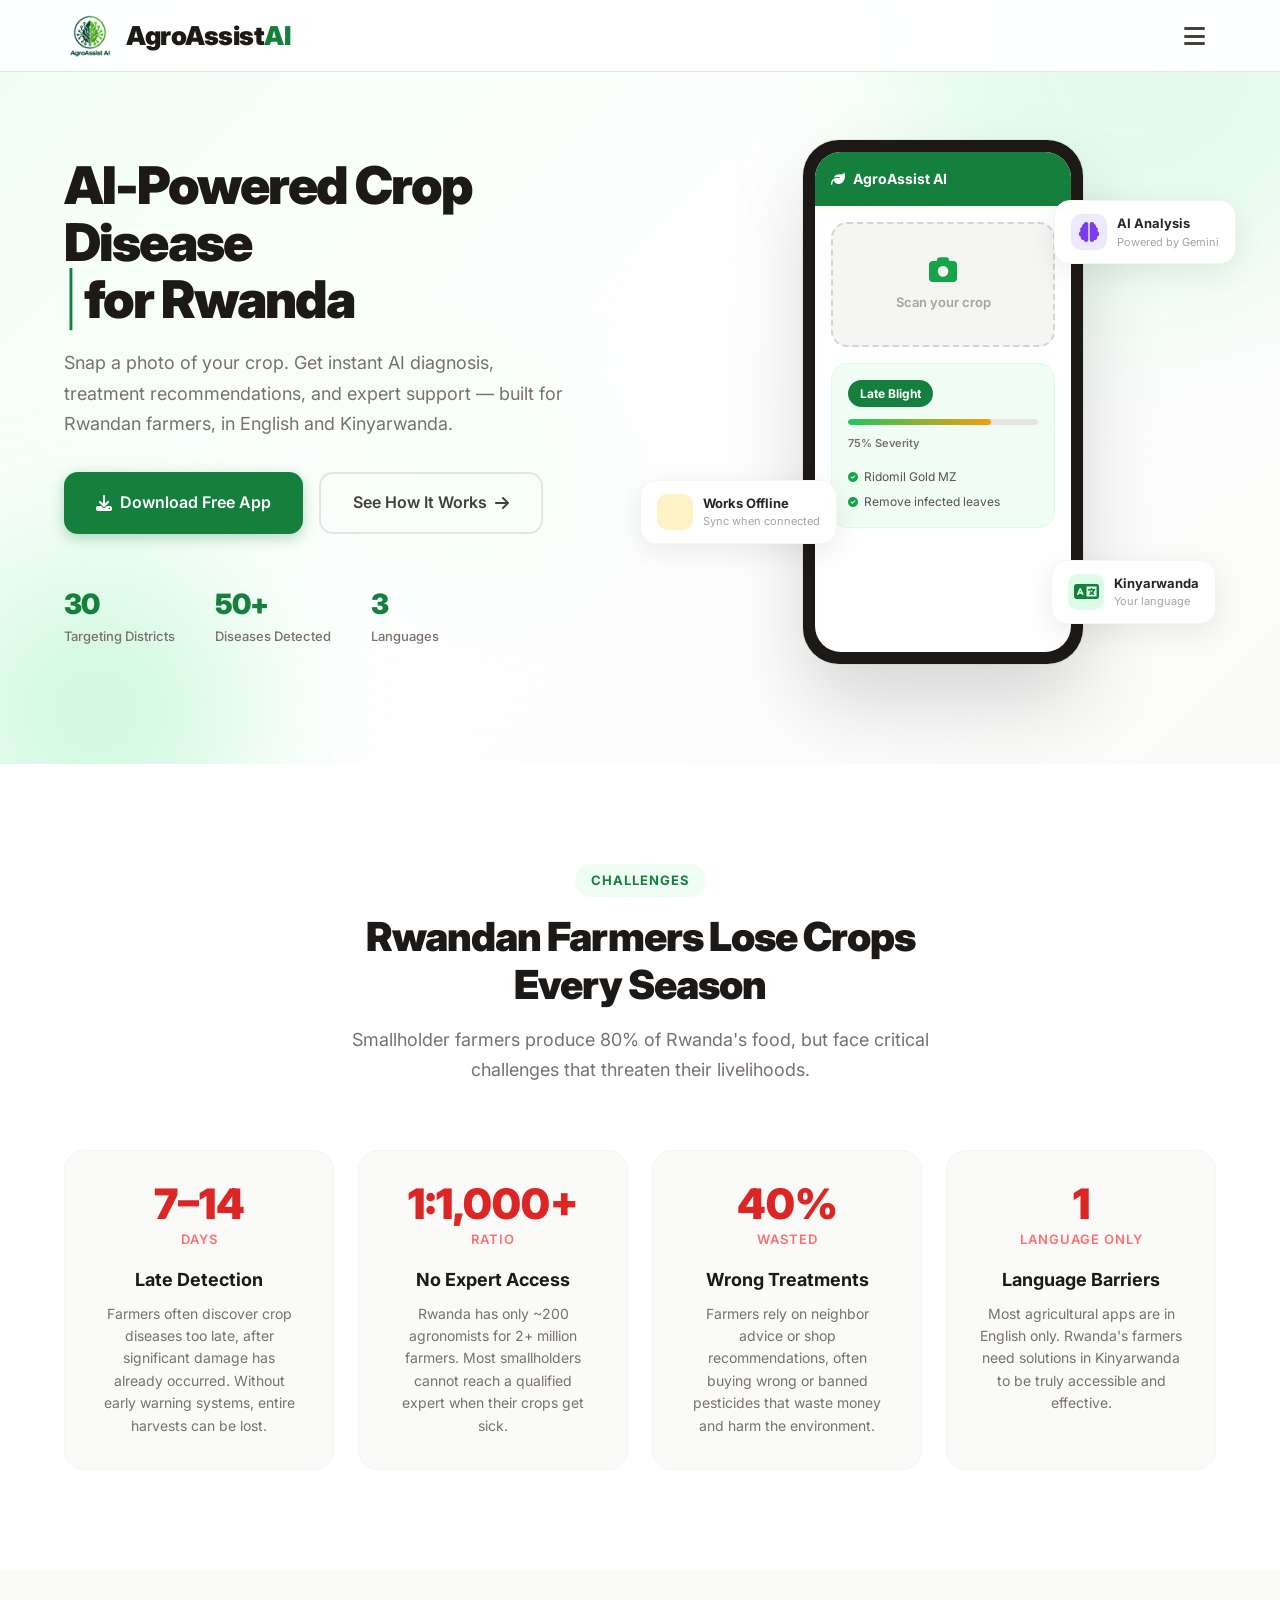
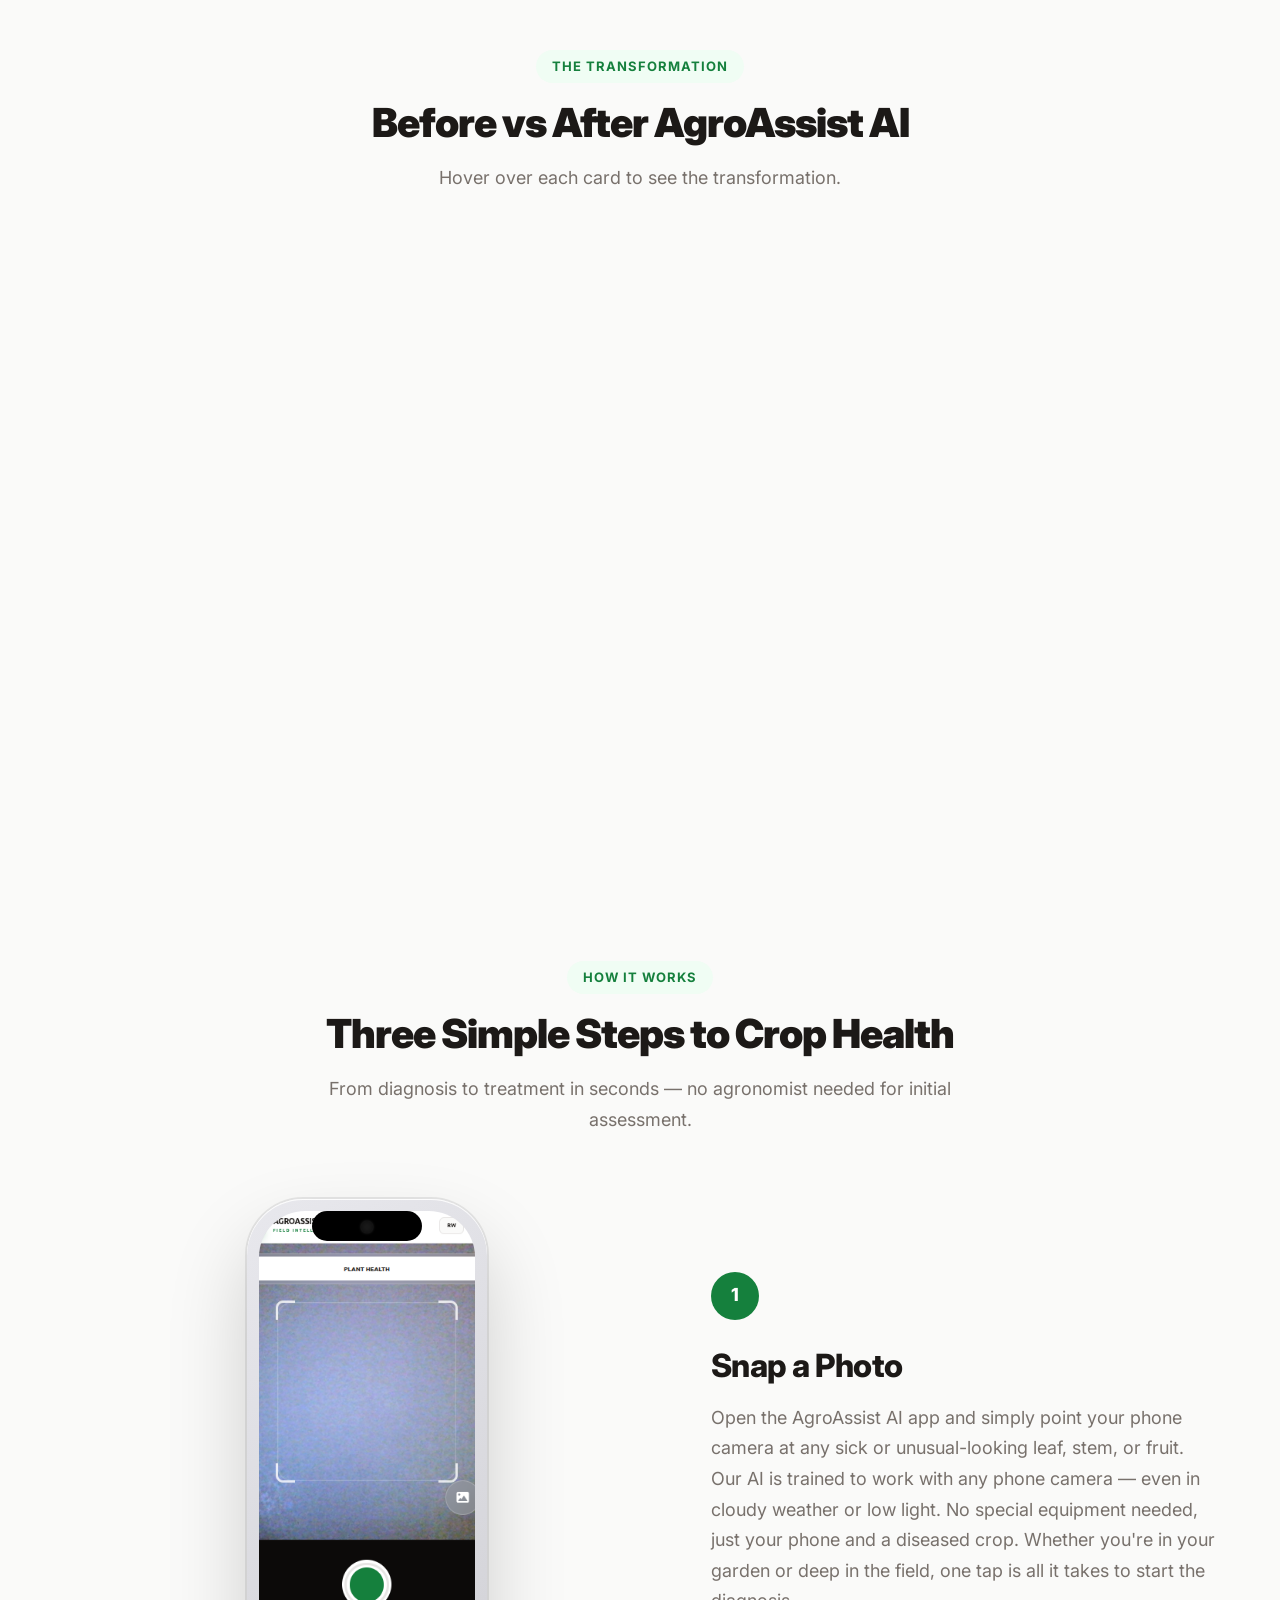
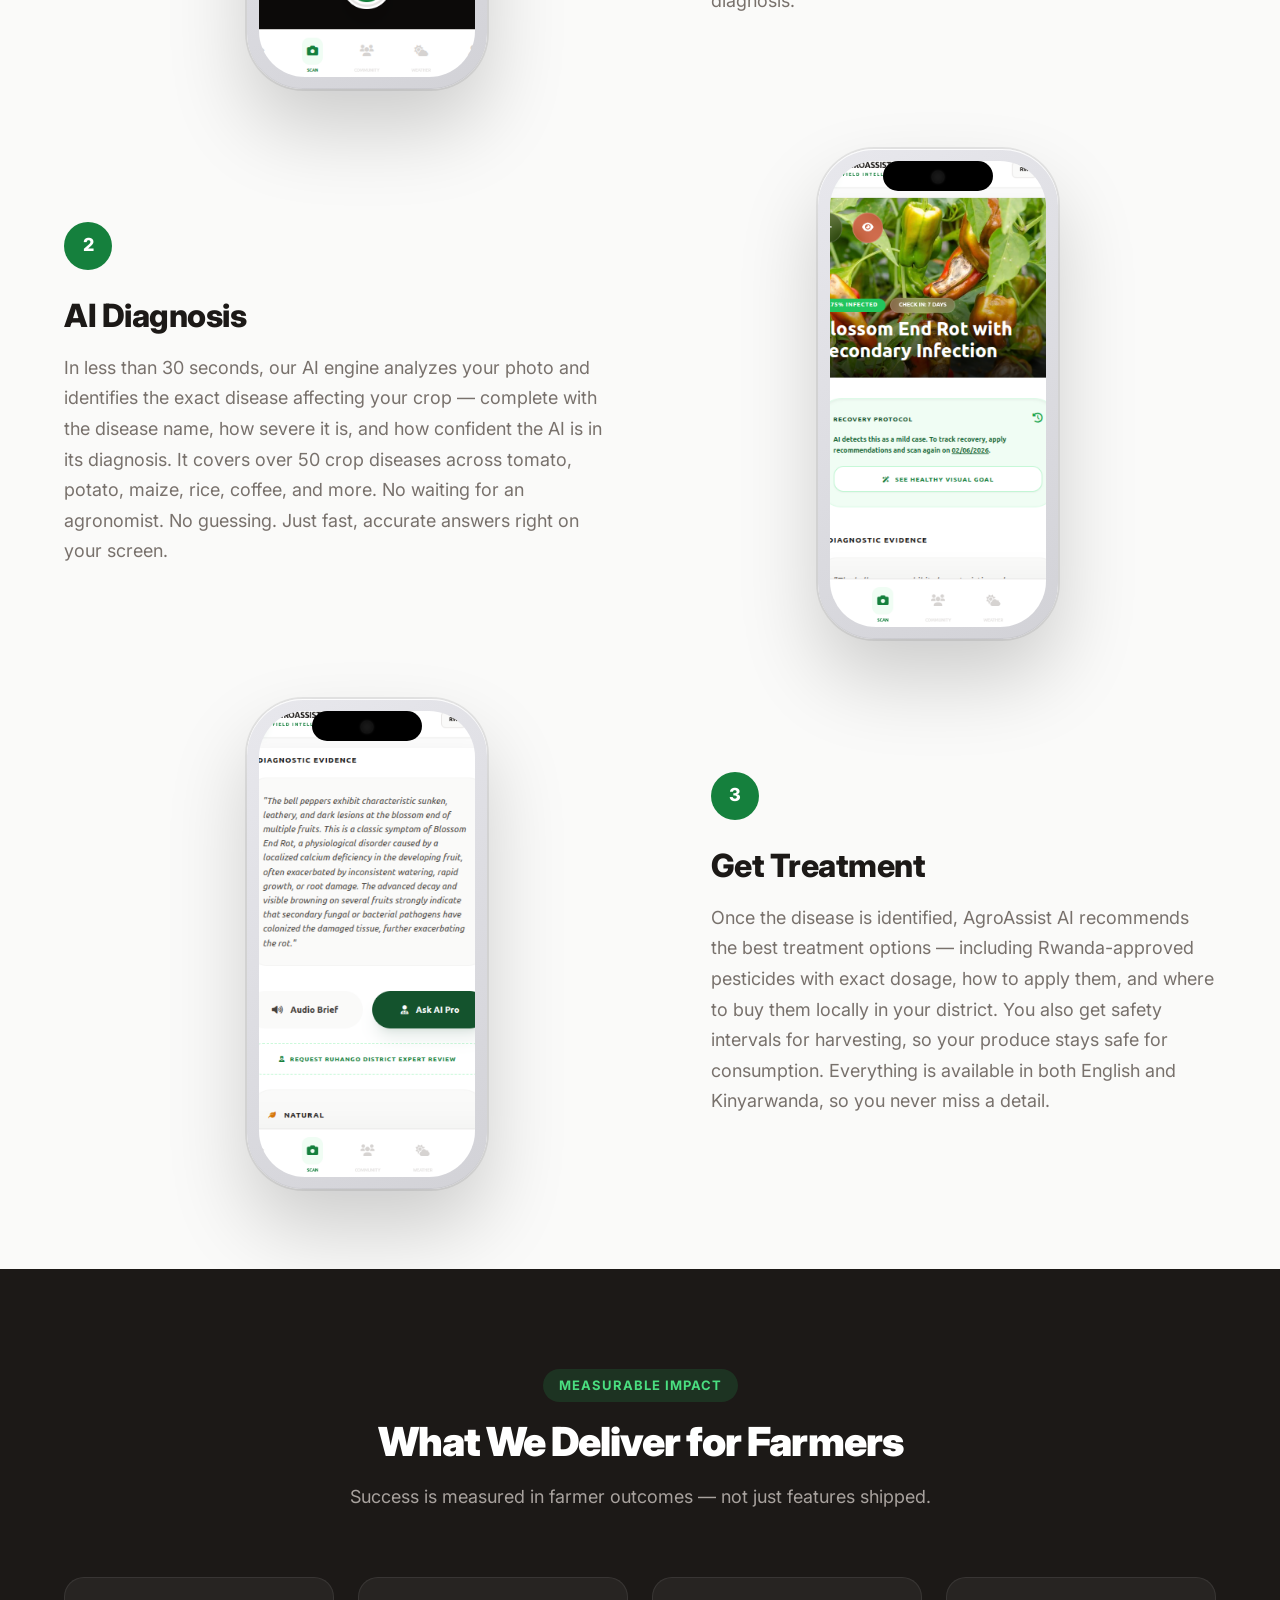
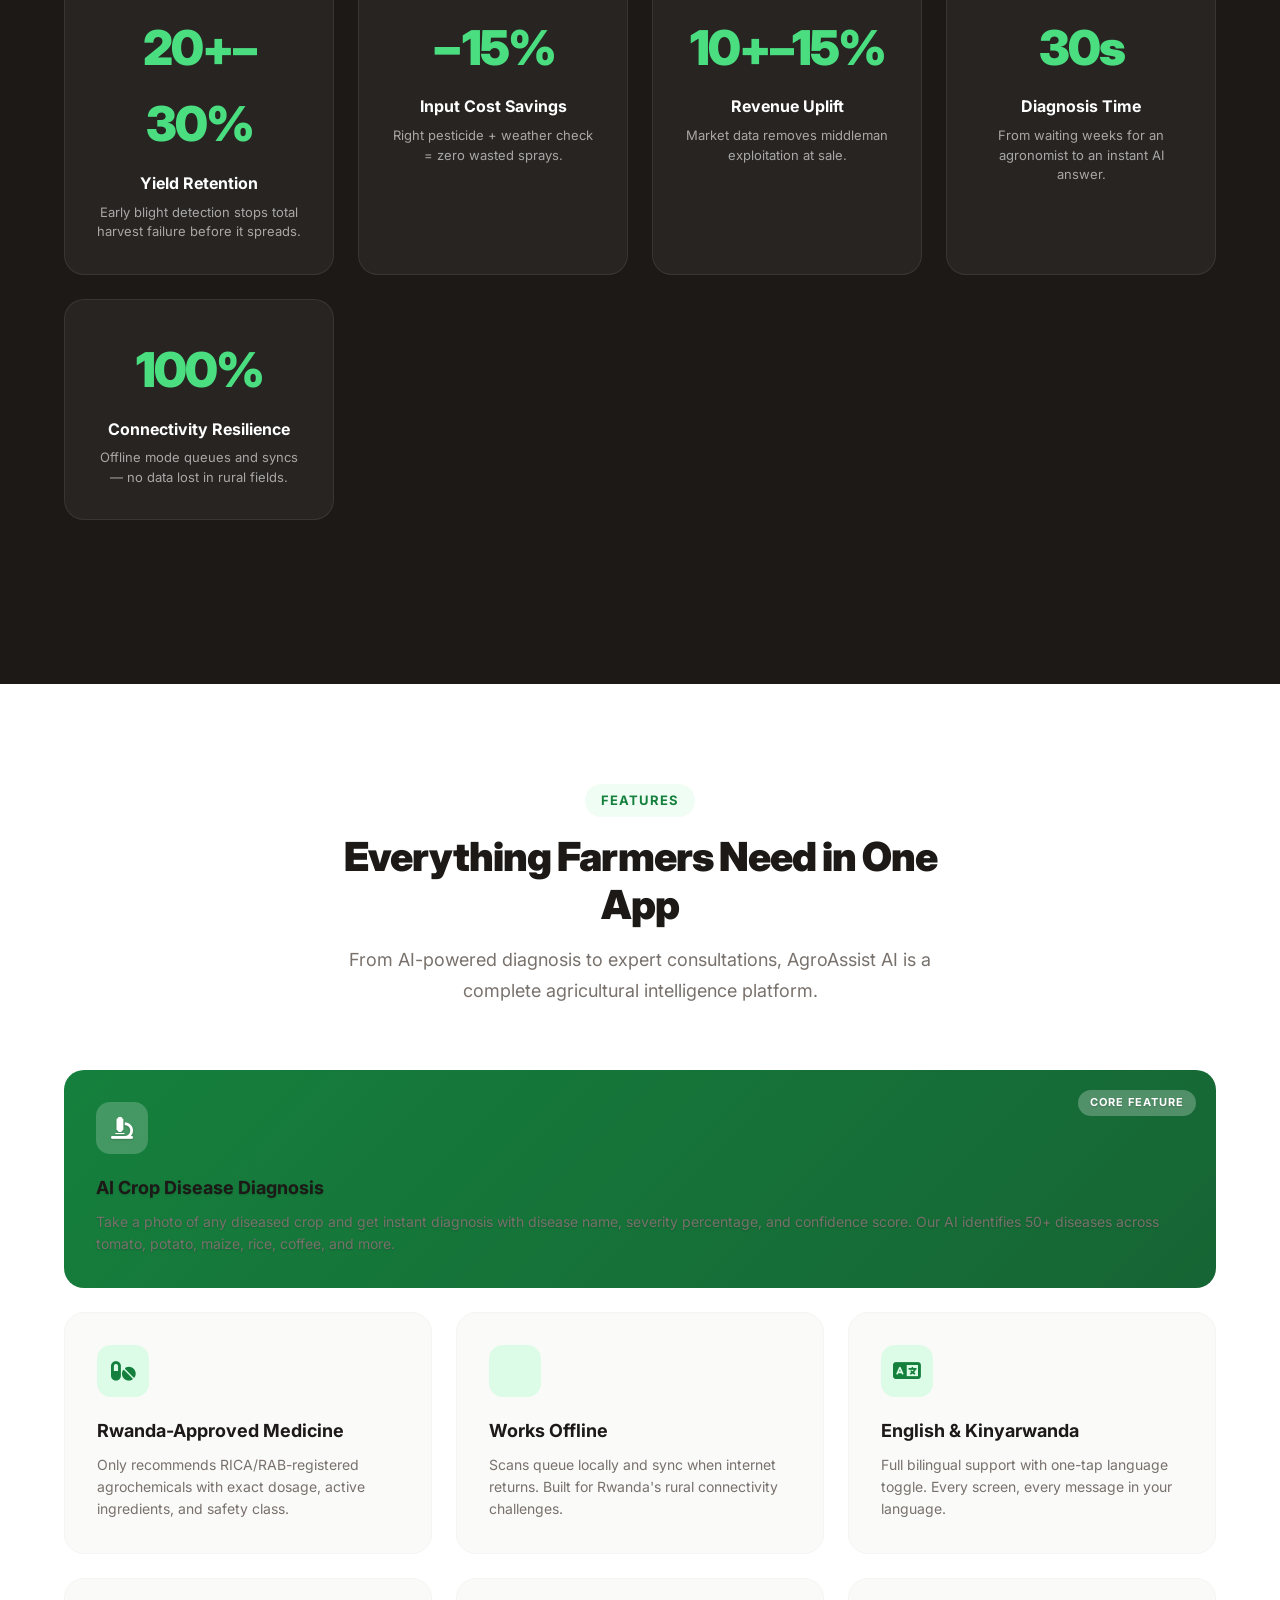
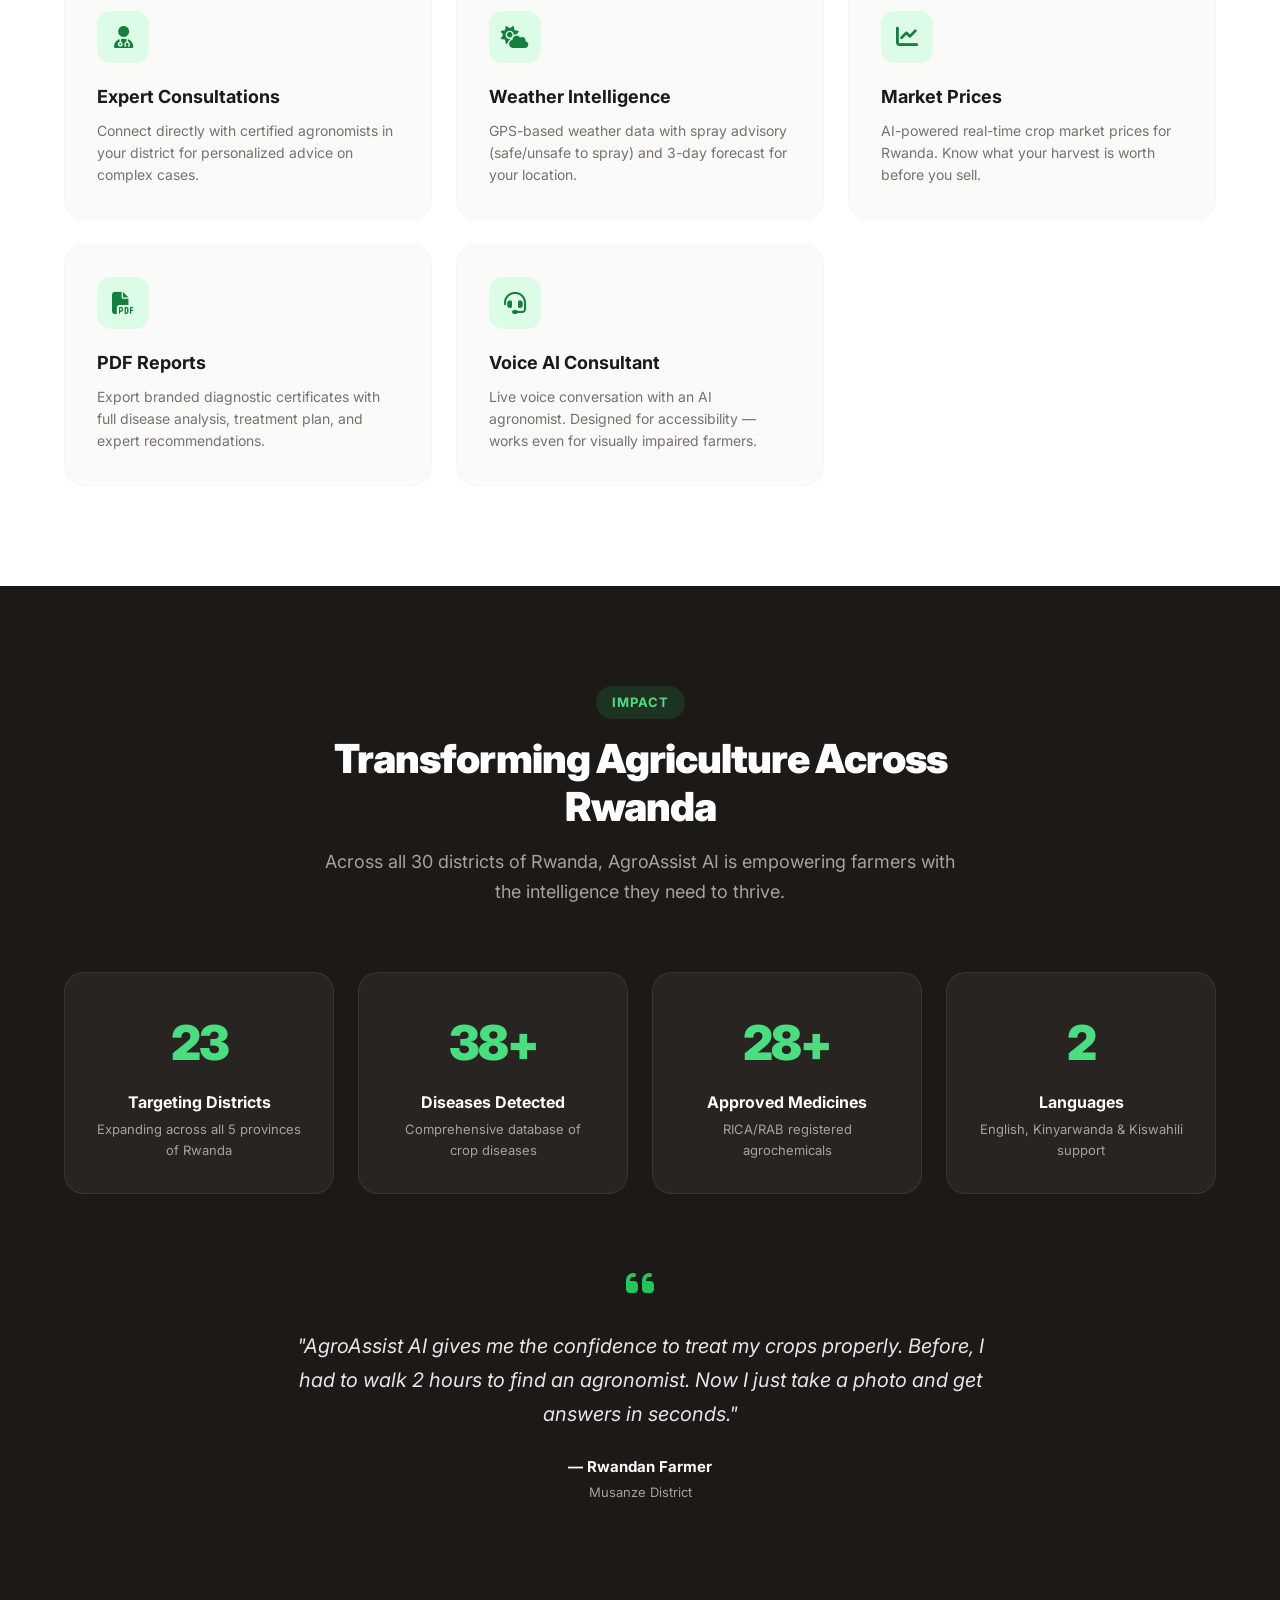
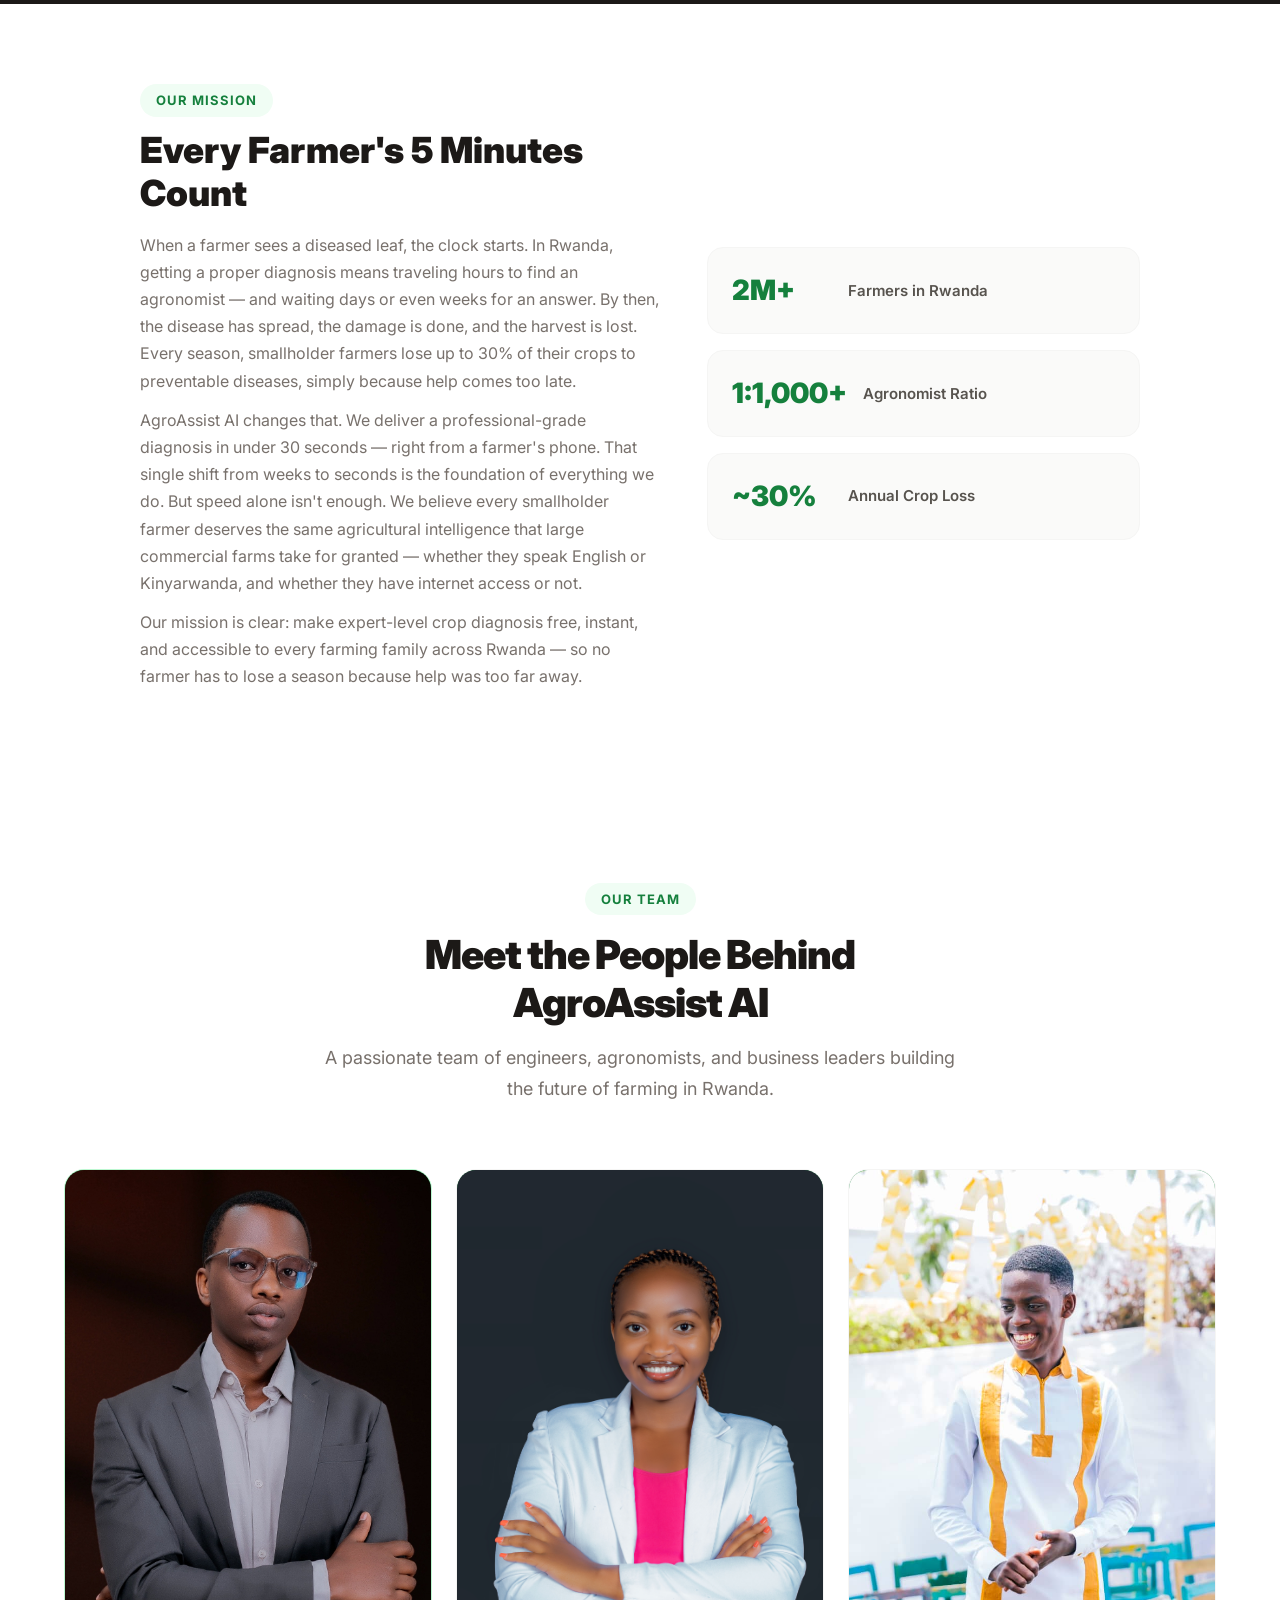
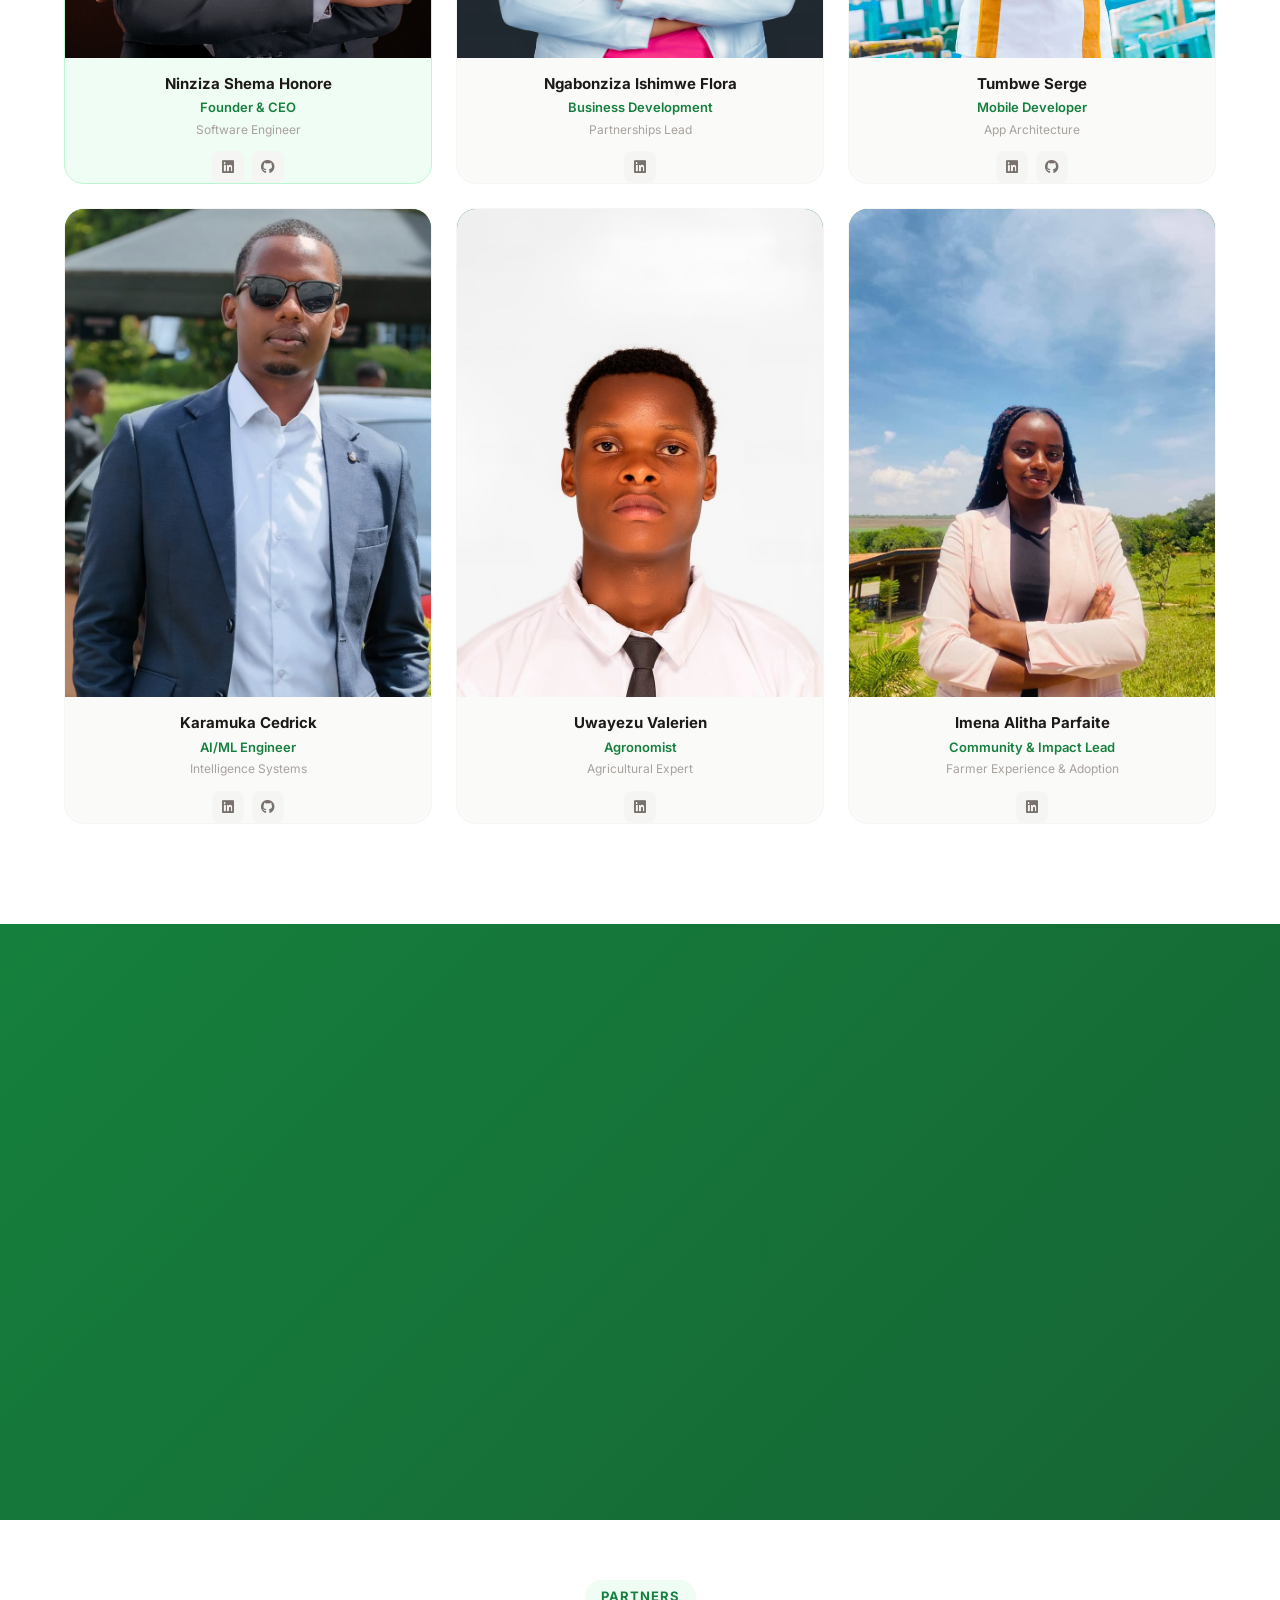
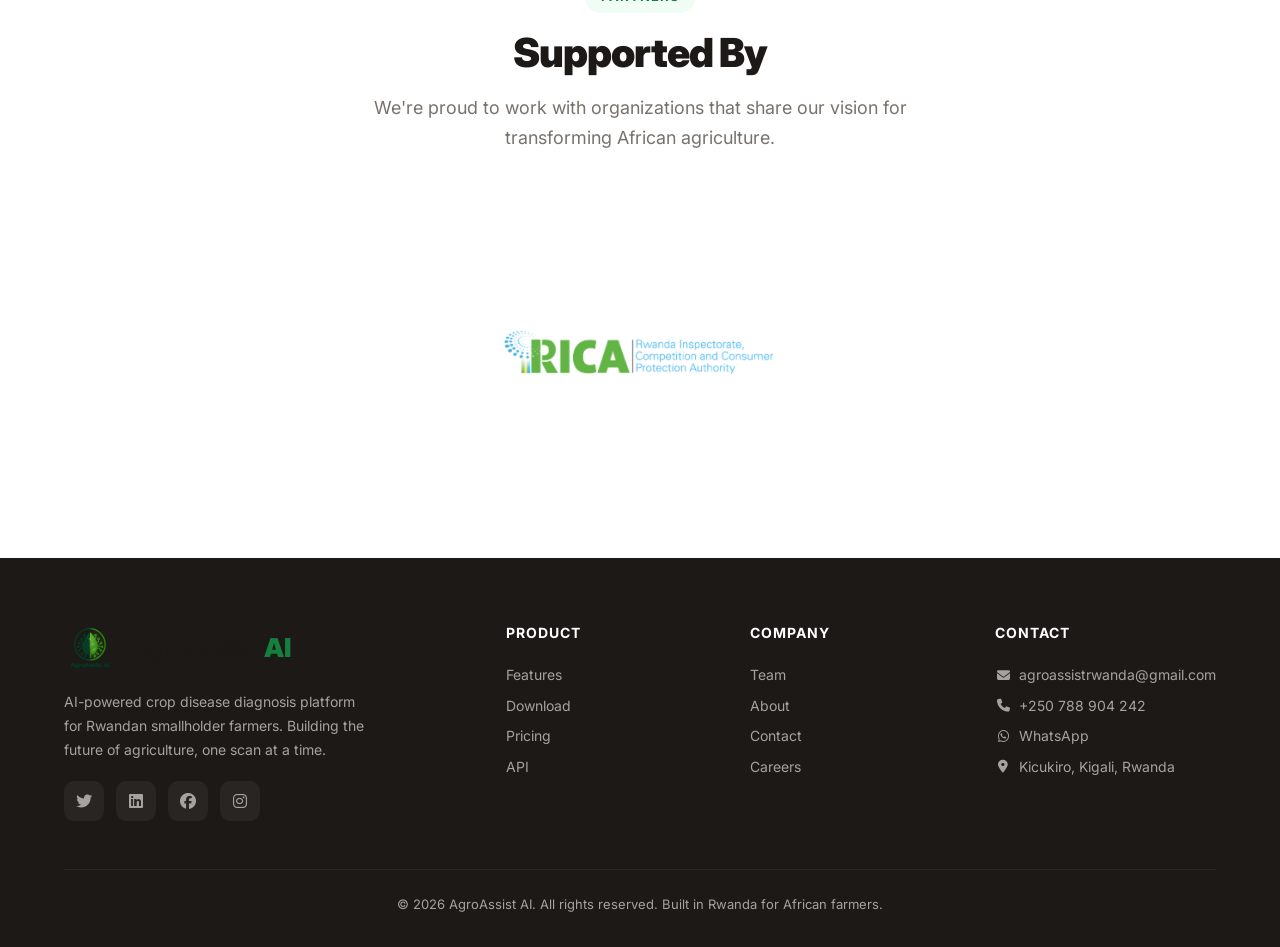
==== commit 53225d8b: "Update logo to next-generation Leaf Circuit mark" ====
--- a/index.html
+++ b/index.html
@@ -7,7 +7,7 @@
     <meta name="description" data-i18n="page_desc" content="AI-powered crop disease diagnosis platform for Rwandan smallholder farmers. Snap a photo, get instant diagnosis and treatment recommendations.">
     <meta name="google-site-verification" content="V5BrFATtV0sPdvi91mX_6B4UL_hOXANl4B_RA7Q4bK4">
     <meta name="google-site-verification" content="XUe3D1-8j2vdVmSQbaHccPJHF5SP7LxQvYo3x17Gyr4" />
-    <link rel="icon" type="image/png" href="icon1.png?v=2">
+    <link rel="icon" type="image/png" href="icon1.png?v=3">
     <link rel="stylesheet" href="styles.css?v=4">
     <link rel="preconnect" href="https://fonts.googleapis.com">
     <link rel="preconnect" href="https://fonts.gstatic.com" crossorigin>
@@ -19,7 +19,7 @@
     <nav class="navbar" id="navbar">
         <div class="container nav-container">
             <a href="#" class="logo">
-                <img src="icon1.png?v=2" alt="AgroAssist AI Logo" class="logo-img">
+                <img src="icon1.png?v=3" alt="AgroAssist AI Logo" class="logo-img">
                 <span class="logo-text">AgroAssist<span class="logo-ai">AI</span></span>
             </a>
             <div class="nav-links" id="navLinks">
@@ -657,7 +657,7 @@
             <div class="footer-grid">
                 <div class="footer-brand">
                     <a href="#" class="logo">
-<img src="icon1.png?v=2" alt="AgroAssist AI Logo" class="logo-img">
+<img src="icon1.png?v=3" alt="AgroAssist AI Logo" class="logo-img">
                         <span class="logo-text">AgroAssist<span class="logo-ai">AI</span></span>
                     </a>
                     <p data-i18n="footer_desc">AI-powered crop disease diagnosis platform for Rwandan smallholder farmers. Building the future of agriculture, one scan at a time.</p>
